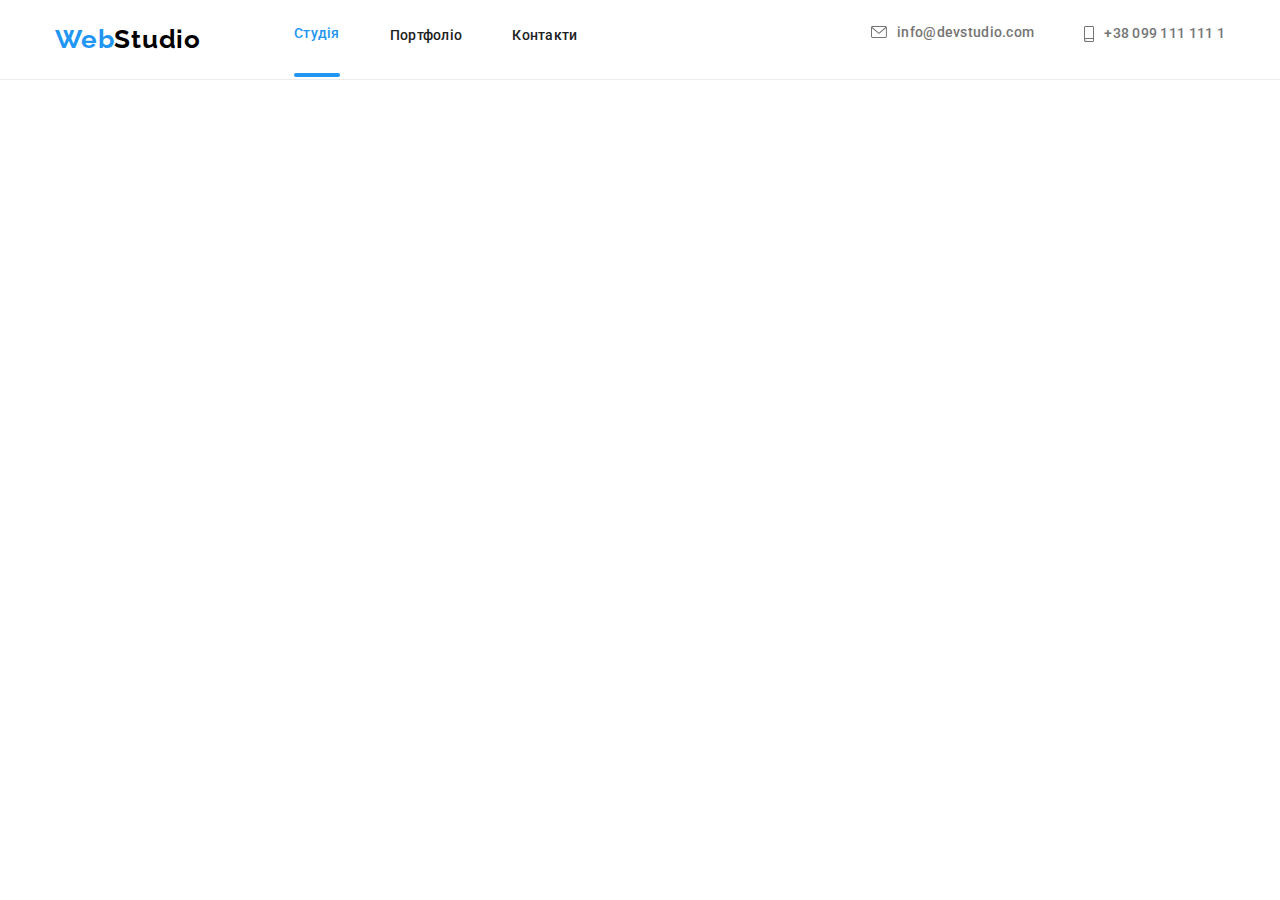
==== index.html @ e36711b6 "homework-8" ====
<!DOCTYPE html>
<html lang="uk">
  <head>
    <meta charset="UTF-8" />
    <meta http-equiv="X-UA-Compatible" content="IE=edge" />
    <meta name="viewport" content="width=device-width, initial-scale=1.0" />
    <title>Document</title>
    <link
      href="https://fonts.googleapis.com/css2?family=Montserrat:wght@400;700&family=Raleway:wght@700&family=Roboto:wght@400;500;700;900&display=swap"
      rel="stylesheet"
    />
    <link href="https://unpkg.com/aos@2.3.1/dist/aos.css" rel="stylesheet" />
    <link
      rel="stylesheet"
      href="https://cdnjs.cloudflare.com/ajax/libs/modern-normalize/1.1.0/modern-normalize.css"
    />
    <link rel="stylesheet" href="./css/styles.css" />
    <link rel="stylesheet" href="./css/main.min.css" />
  </head>
  <body>
    <header class="header">
      <div class="container header__container">
        <a href="./index.html" class="header-logo link logo">
          <span class="web-logo">Web</span
          ><span class="studio-logo">Studio</span>
        </a>
        <nav class="navigation">
          <ul class="navigation__list list link">
            <li class="navigation__item">
              <a href="./index.html" class="navigation__link line current link title"
                >Студія</a
              >
            </li>
            <li class="navigation__item">
              <a href="./portfolio.html" class="navigation__link link title"
                >Портфоліо</a
              >
            </li>
            <li class="navigation__item">
              <a href="" class="navigation__link link title">Контакти</a>
            </li>
          </ul>
        </nav>
        <div class="connect">
          <ul class="connect__list list header__container">
            <li class="connect__item">
              <a href="mailto:info@devstudio.com" class="connect__mail link">
                <svg class="connect__icon" width="16" height="12">
                  <use href="./images/symbol.svg#icon-envelope-1"></use>
                </svg>
                info@devstudio.com
              </a>
            </li>
            <li class="connect__item">
              <a href="tel:+380991111111" class="connect__tell link">
                <svg class="connect__icon" width="10" height="16">
                  <use href="./images/symbol.svg#icon-smartphone-1"></use>
                </svg>
                +38 099 111 111 1</a
              >
            </li>
          </ul>
        </div>
      </div>
    </header>
    <!-- <main>
      <section class="button-one">
        <div class="container">
          <h1 class="button-one__pretitle">
            Ефективні рішення для вашого бізнесу
          </h1>
          <button type="button" class="button-one__title" data-modal-open>
            Замовити послугу
          </button>
        </div>
      </section>
      <section class="about">
        <div class="container">
          <h1 class="visually-hidden">about</h1>
          <ul class="about__list list">
            <li class="about__item">
              <div class="about__box">
                <svg class="about__icon" width="70" height="70">
                  <use href="./images/symbol.svg#icon-antenna"></use>
                </svg>
              </div>
              <p class="about__pretitle">УВАГА ДО ДЕТАЛЕЙ</p>
              <p class="about__title">
                Ідейні міркування, і навіть початок повсякденної роботи з
                формування позиції.
              </p>
            </li>
            <li class="about__item">
              <div class="about__box">
                <svg class="about__icon" width="70" height="70">
                  <use href="./images/symbol.svg#icon-clock"></use>
                </svg>
              </div>
              <p class="about__pretitle">ПУНКТУАЛЬНІСТЬ</p>
              <p class="about__title">
                Завдання організації, особливо рамки і місце навчання кадрів
                тягне у себе.
              </p>
            </li>
            <li class="about__item">
              <div class="about__box">
                <svg class="about__icon" width="70" height="70">
                  <use href="./images/symbol.svg#icon-diagram"></use>
                </svg>
              </div>
              <p class="about__pretitle">ПЛАНУВАННЯ</p>
              <p class="about__title">
                Так само консультація з широким активом значною мірою зумовлює.
              </p>
            </li>
            <li class="about__item">
              <div class="about__box">
                <svg class="about__icon" width="70" height="70">
                  <use href="./images/symbol.svg#icon-astronaut"></use>
                </svg>
              </div>
              <p class="about__pretitle">СУЧАСНІ ТЕХНОЛОГІЇ</p>
              <p class="about__title">
                Значимість цих проблем настільки очевидна, що реалізація
                планових завдань.
              </p>
            </li>
          </ul>
        </div>
      </section>
      <section class="whoweare">
        <div class="container">
          <h3 class="whoweare__title team-title">Чим ми займаємося</h3>
          <ul class="whoweare__list list">
            <li class="whoweare__item">
              <img
                src="./images/about-img-1.jpg"
                alt="заняття студії"
                width="370"
                height="294"
              />
              <p class="whoweare__text">Десктопні додатки</p>
            </li>
            <li class="whoweare__item">
              <img
                src="./images/about-img-2.jpg"
                alt="заняття студії"
                width="370"
                height="294"
              />
              <p class="whoweare__text">Мобільні додатки</p>
            </li>
            <li class="whoweare__item">
              <img
                src="./images/about-img-3.jpg"
                alt="заняття студії"
                width="370"
                height="294"
              />
              <p class="whoweare__text">Дизайнерські рішення</p>
            </li>
          </ul>
        </div>
      </section>
      <section class="team">
        <div class="container">
          <h2 class="team-title">Наша команда</h2>
          <ul class="teamphoto-list list">
            <li class="team-photo">
              <img
                src="./images/ihog-img.jpg"
                alt="ігор"
              />
              <div class="teamdiv">
                <h3 class="team-name">Ігор Дем'яненко</h3>
                <p class="team-position">Product Designer</p>
                <ul class="team-soc list">
                  <li class="team-soc-item">
                    <a href="" class="team-soc-link link">
                      <svg class="team-soc-icon" width="20" height="20">
                        <use href="./images/symbol.svg#icon-instagram"></use>
                      </svg>
                    </a>
                  </li>
                  <li class="team-soc-item">
                    <a href="" class="team-soc-link link">
                      <svg class="team-soc-icon" width="20" height="20">
                        <use href="./images/symbol.svg#icon-twitter1"></use>
                      </svg>
                    </a>
                  </li>
                  <li class="team-soc-item">
                    <a href="" class="team-soc-link link">
                      <svg class="team-soc-icon" width="20" height="20">
                        <use href="./images/symbol.svg#icon-facebook"></use>
                      </svg>
                    </a>
                  </li>
                  <li class="team-soc-item">
                    <a href="" class="team-soc-link link">
                      <svg class="team-soc-icon" width="20" height="20">
                        <use href="./images/symbol.svg#icon-linkedin"></use>
                      </svg>
                    </a>
                  </li>
                </ul>
              </div>
            </li>
            <li class="team-photo">
              <img
                src="./images/olga-img.jpg"
                alt="ольга"
              />
              <div class="teamdiv">
                <h3 class="team-name">Ольга Рєпіна</h3>
                <p class="team-position">Frontend Developer</p>
                <ul class="team-soc list">
                  <li class="team-soc-item">
                    <a href="" class="team-soc-link link">
                      <svg class="team-soc-icon" width="20" height="20">
                        <use href="./images/symbol.svg#icon-instagram"></use>
                      </svg>
                    </a>
                  </li>
                  <li class="team-soc-item">
                    <a href="" class="team-soc-link link">
                      <svg class="team-soc-icon" width="20" height="20">
                        <use href="./images/symbol.svg#icon-twitter1"></use>
                      </svg>
                    </a>
                  </li>
                  <li class="team-soc-item">
                    <a href="" class="team-soc-link link">
                      <svg class="team-soc-icon" width="20" height="20">
                        <use href="./images/symbol.svg#icon-facebook"></use>
                      </svg>
                    </a>
                  </li>
                  <li class="team-soc-item">
                    <a href="" class="team-soc-link link">
                      <svg class="team-soc-icon" width="20" height="20">
                        <use href="./images/symbol.svg#icon-linkedin"></use>
                      </svg>
                    </a>
                  </li>
                </ul>
              </div>
            </li>
            <li class="team-photo">
              <img
                src="./images/mykola-img.jpg"
                alt="микола"
              />
              <div class="teamdiv">
                <h3 class="team-name">Микола Тарасов</h3>
                <p class="team-position">Marketing</p>
                <ul class="team-soc list">
                  <li class="team-soc-item">
                    <a href="" class="team-soc-link link">
                      <svg class="team-soc-icon" width="20" height="20">
                        <use href="./images/symbol.svg#icon-instagram"></use>
                      </svg>
                    </a>
                  </li>
                  <li class="team-soc-item">
                    <a href="" class="team-soc-link link">
                      <svg class="team-soc-icon" width="20" height="20">
                        <use href="./images/symbol.svg#icon-twitter1"></use>
                      </svg>
                    </a>
                  </li>
                  <li class="team-soc-item">
                    <a href="" class="team-soc-link link">
                      <svg class="team-soc-icon" width="20" height="20">
                        <use href="./images/symbol.svg#icon-facebook"></use>
                      </svg>
                    </a>
                  </li>
                  <li class="team-soc-item">
                    <a href="" class="team-soc-link link">
                      <svg class="team-soc-icon" width="20" height="20">
                        <use href="./images/symbol.svg#icon-linkedin"></use>
                      </svg>
                    </a>
                  </li>
                </ul>
              </div>
            </li>
            <li class="team-photo">
              <img
                src="./images/myhaylo-img.jpg"
                alt="михайло"
              />
              <div class="teamdiv">
                <h3 class="team-name">Михайло Єрмаков</h3>
                <p class="team-position">UI Designer</p>
                <ul class="team-soc list">
                  <li class="team-soc-item">
                    <a href="" class="team-soc-link link">
                      <svg class="team-soc-icon" width="20" height="20">
                        <use href="./images/symbol.svg#icon-instagram"></use>
                      </svg>
                    </a>
                  </li>
                  <li class="team-soc-item">
                    <a href="" class="team-soc-link link">
                      <svg class="team-soc-icon" width="20" height="20">
                        <use href="./images/symbol.svg#icon-twitter1"></use>
                      </svg>
                    </a>
                  </li>
                  <li class="team-soc-item">
                    <a href="" class="team-soc-link link">
                      <svg class="team-soc-icon" width="20" height="20">
                        <use href="./images/symbol.svg#icon-facebook"></use>
                      </svg>
                    </a>
                  </li>
                  <li class="team-soc-item">
                    <a href="" class="team-soc-link link">
                      <svg class="team-soc-icon" width="20" height="20">
                        <use href="./images/symbol.svg#icon-linkedin"></use>
                      </svg>
                    </a>
                  </li>
                </ul>
              </div>
            </li>
          </ul>
        </div>
        </section>
      <section class="clients">
        <div class="container">
          <h2 class="clients-title">Постійні клієнти</h2>
          <ul class="clients-list list">
            <li class="clients-item">
              <a class="clients-link" href="#">
                <svg class="clients-btn" width="106" height="60">
                  <use href="./images/symbol.svg#icon-Logo-5"></use>
                </svg>
              </a>
            </li>
            <li class="clients-item">
              <a class="clients-link" href="#">
                <svg class="clients-btn" width="106" height="60">
                  <use href="./images/symbol.svg#icon-Logo"></use>
                </svg>
              </a>
            </li>
            <li class="clients-item">
              <a class="clients-link" href="#">
                <svg class="clients-btn" width="106" height="60">
                  <use href="./images/symbol.svg#icon-Logo-1"></use>
                </svg>
              </a>
            </li>
            <li class="clients-item">
              <a class="clients-link" href="#">
                <svg class="clients-btn" width="106" height="60">
                  <use href="./images/symbol.svg#icon-Logo-2"></use>
                </svg>
              </a>
            </li>
            <li class="clients-item">
              <a class="clients-link" href="#">
                <svg class="clients-btn" width="106" height="60">
                  <use href="./images/symbol.svg#icon-Logo-3"></use>
                </svg>
              </a>
            </li>
            <li class="clients-item">
              <a class="clients-link" href="#">
                <svg class="clients-btn" width="106" height="60">
                  <use href="./images/symbol.svg#icon-Logo-4"></use>
                </svg>
              </a>
            </li>
          </ul>
        </div>
      </section>
    </main>
    <footer class="footmain">
      <div class="container flex-footer">
        <div class="footmain__add">
          <a href="WebStudio" class="header-logo web link logo">
            <span class="web-logo">Web</span
            ><span class="studio-logofoot">Studio</span>
          </a>
          <address class="footmain-address">
            <a
              href="https://goo.gl/maps/koh7NdNNXK6s5RCy7"
              class="map-google foas link"
              target="_blank"
              rel="noopener nofollow noreferrer"
              >м. Київ, пр-т Лесі Українки, 26</a
            >
            <ul class="footmain-list list">
              <li>
                <a
                  href="mailto:info@example.com"
                  class="footmain-adress list link"
                  >info@example.com</a
                >
              </li>
              <li>
                <a href="tel:+380991111111" class="footmain-adress link"
                  >+38 099 111 111 1</a
                >
              </li>
            </ul>
          </address>
        </div>
        <div class="welcome">
          <p class="welcome-title">Приєднуйтесь</p>
          <ul class="team-soc list">
            <li class="team-soc-item">
              <a href="" class="team-soc-join link">
                <svg class="team-soc-icon1" width="20" height="20">
                  <use href="./images/symbol.svg#icon-instagram"></use>
                </svg>
              </a>
            </li>
            <li class="team-soc-item">
              <a href="" class="team-soc-join link">
                <svg class="team-soc-icon1" width="20" height="20">
                  <use href="./images/symbol.svg#icon-twitter1"></use>
                </svg>
              </a>
            </li>
            <li class="team-soc-item">
              <a href="" class="team-soc-join link">
                <svg class="team-soc-icon1" width="20" height="20">
                  <use href="./images/symbol.svg#icon-facebook"></use>
                </svg>
              </a>
            </li>
            <li class="team-soc-item">
              <a href="" class="team-soc-join link">
                <svg class="team-soc-icon1" width="20" height="20">
                  <use href="./images/symbol.svg#icon-linkedin"></use>
                </svg>
              </a>
            </li>
          </ul>
        </div>
        <div class="form">
          <h2 class="visually-hidden">Форма підписки</h2>
          <h3 class="form-title">Підпишіться на розсилку</h3>
          <form class="form-modal" autocomplete="off">
            <div class="footer-form">
              <label for="mail"></label>
              <input type="email" name="email" id="mail" placeholder="E-mail" />
              <button class="footer-form__button" type="submit">
                Підписатися
                <svg class="footer-form__icon" width="24" height="24">
                  <use href="./images/symbol.svg#icon-icon-send-1"></use>
                </svg>
              </button>
            </div>
          </form>
        </div>
      </div>
    </div>
    </footer>
    <div class="backdrop is-hidden" data-modal>
      <div class="modal">
        <button type="button" class="close" data-modal-close>
          <svg class="modal-close" width="18" height="18">
            <use href="./images/symbol.svg#icon-close-black-18dp-2-1-1"></use>
          </svg>
        </button>
        <p class="modal-title">Залиште свої дані, ми вам передзвонимо</p>
        <form class="modal-form">
          <div class="input input-field">
            <label for="user-name" class="input-title">Ім'я</label>
            <div class="input-wrap">
              <input
                type="text"
                minlength="10"
                class="input-form"
                name="name"
                placeholder=" "
                required
                pattern=""
                id="user-name"
              />
              <svg class="form-icon" width="18" height="18">
                <use href="./images/symbol.svg#icon-person"></use>
              </svg>
            </div>
          </div>
          <p class="error">Поле не заповнене</p>
          <div class="input-field">
            <label for="user-tel" class="input-title">Телефон</label>
            <div class="input-wrap">
              <input
                type="tel"
                minlength="13"
                class="input-form"
                name="user-tel"
                placeholder=" "
                required
                pattern="???"
                id="user-tel"
              />
              <svg class="form-icon" width="18" height="18">
                <use href="./images/symbol.svg#icon-phone"></use>
              </svg>
            </div>
          </div>
          <p class="error">Поле не заповнене</p>
          <div class="input-field">
            <label for="mail" class="input-title">Пошта</label>
            <div class="input-wrap">
              <input
                type="email"
                class="input-form"
                name="user-email"
                placeholder=" "
                required
                id="user-email"
              />
              <svg class="form-icon" width="18" height="18">
                <use href="./images/symbol.svg#icon-email"></use>
              </svg>
            </div>
            <p class="error">Поле не заповнене</p>
          </div>
          <div class="input-comment">
            <label for="user-comment" class="input-title">Коментар</label>
            <textarea
              name="user-comment"
              id="user-comment"
              class="modal-text"
              placeholder="Введіть текст"
            ></textarea>
            <p class="error">Поле не заповнене</p>
          </div>
          <div class="input-field input-field-comm">
            <input
              class="input-che visually-hidden"
              type="checkbox"
              name="user-policy"
              value="true"
              id="user-policy"
            />
            <label for="user-policy" class="chekbox-text">
              <span>
                <svg class="icon-che" width="16" height="15">
                  <use href="./images/symbol.svg#icon-icon-check"></use>
                </svg>
              </span>
              Погоджуюся з розсилкою та приймаю
              <a class="chek-link modal-link" href="#">Умови договору</a></label
            >
          </div>
          <button type="submit" class="send-btn">Відправити</button>
        </form>
      </div>
    </div>
    <script src="./js/modal.js"></script> -->
  </body>
</html>
---- css/styles.css ----
/* header */

/* _____icon_____ */


/* -------портфоліо-------- */

/* --------портфоліо header -------- */


/* body */

/* button */


/* about */

/* whoweare */

/*team*/

/* marketing */

/* ----------постійні кліенти-------- */

/* --------footer---------- */


/* -------join------- */


/* -------форма підписки--------- */


/* --------modal--------- */

/* --------form---------- */

/* .form-input:focus +.input-title{
  transform: translateY(-50%);
} */
---- css/main.min.css ----
:root{--main-black-color: #000000;--main-white-color: #ffffff;--accent-color: #2196f3;--dark-main-color: #212121;--text-color: #757575;--main-footer-color: #2f303a;--background-primary-gray: #f5f4fa;--background-primary-darck: rgba(47, 48, 58, 0.8);--logo-company-color: #afb1b8}p,h1,h2,h3,h4,h5,h6{margin:0px}ul{margin:0px;padding-left:0px}.nav-main__link{cursor:pointer}footer{font-style:normal}img{display:block;max-width:100%;height:auto}body{font-family:Roboto,sans-serif}.list{list-style:none}.link{text-decoration:none}.section{padding-top:94px;padding-bottom:94px}@media screen and (min-width: 480px){.section{padding-top:60px;padding-bottom:60px}}@media screen and (min-width: 768px){.section{padding-top:60px;padding-bottom:60px}}.container{width:100%;padding-left:15px;padding-right:15px;margin-left:auto;margin-right:auto}@media screen and (min-width: 480px){.container{width:480px}}@media screen and (min-width: 768px){.container{width:768px}}@media screen and (min-width: 1200px){.container{width:1200px}}.title{font-weight:500;font-size:14px;line-height:1.33;letter-spacing:.02em;color:var(--dark-main-color)}.header{padding-top:24px;padding-bottom:24px;border-bottom:1px solid #ececec}.header__container{display:-webkit-box;display:-ms-flexbox;display:flex}.logo{font-family:"Raleway";font-style:normal;font-weight:700;font-size:26px;line-height:1.2;letter-spacing:.03em}.web-logo{color:var(--accent-color)}.studio-logo{color:#000}.header-logo{margin-right:93px}@media screen and (max-width: 767px){.header-logo{margin:0px}}.navigation__list{display:-webkit-box;display:-ms-flexbox;display:flex;-webkit-box-align:center;-ms-flex-align:center;align-items:center}.navigation__item:not(:last-child){margin-right:50px}.navigation__link{font-family:"Roboto";font-style:normal;font-weight:500;font-size:14px;line-height:1.4;letter-spacing:.02em;color:var(--dark-main-color);-webkit-transition:color 250ms cubic-bezier(0.4, 0, 0.2, 1);transition:color 250ms cubic-bezier(0.4, 0, 0.2, 1)}.navigation__link:hover,.navigation__link:focus{color:var(--accent-color)}.connect{margin-left:auto}.connect__item:not(:last-child){margin-right:50px}.line{position:relative;color:#2196f3}.current::after{content:"";position:relative;display:block;width:100%;height:4px;bottom:-0.5px;left:0;bottom:-29px;background-color:var(--accent-color);border:none;border-radius:2px}.connect__tell{display:-webkit-box;display:-ms-flexbox;display:flex;-webkit-box-align:center;-ms-flex-align:center;align-items:center;font-family:"Roboto";font-style:normal;font-weight:500;font-size:14px;line-height:1.4;letter-spacing:.02em;color:var(--text-color);-webkit-transition:color 250ms cubic-bezier(0.4, 0, 0.2, 1);transition:color 250ms cubic-bezier(0.4, 0, 0.2, 1)}.connect__tell:hover,.connect__tell:focus{color:#2196f3}.connect__mail{font-family:"Roboto";font-style:normal;font-weight:500;font-size:14px;line-height:16px;letter-spacing:.02em;color:var(--text-color);-webkit-transition:color 250ms cubic-bezier(0.4, 0, 0.2, 1);transition:color 250ms cubic-bezier(0.4, 0, 0.2, 1)}.connect__mail:hover,.connect__mail:focus{color:#2196f3}.connect__icon{display:-webkit-inline-box;display:-ms-inline-flexbox;display:inline-flex;fill:currentColor;margin-right:10px;-webkit-transition:color 250ms cubic-bezier(0.4, 0, 0.2, 1),fill 250ms cubic-bezier(0.4, 0, 0.2, 1);transition:color 250ms cubic-bezier(0.4, 0, 0.2, 1),fill 250ms cubic-bezier(0.4, 0, 0.2, 1)}.nav-main__mail:hover .connect__icon,.nav-main__mail:focus .connect__icon{fill:#2196f3}.menu{padding-top:94px;padding-bottom:94px}.button-logo{font-family:"Roboto";font-style:normal;font-weight:500;font-size:16px;line-height:1.6;letter-spacing:.03em;color:var(--dark-main-color);display:-webkit-box;display:-ms-flexbox;display:flex}@media screen and (max-width: 767px){.button-logo{-ms-flex-wrap:wrap;flex-wrap:wrap;margin-bottom:40px}}@media screen and (min-width: 768px)and (max-width: 1199px){.button-logo{-ms-flex-wrap:nowrap;flex-wrap:nowrap;-webkit-box-pack:center;-ms-flex-pack:center;justify-content:center;margin-bottom:30px}}@media screen and (min-width: 1200px){.button-logo{-webkit-box-pack:center;-ms-flex-pack:center;justify-content:center;margin-bottom:50px}}.button-logo{display:-webkit-box;display:-ms-flexbox;display:flex;-webkit-box-pack:center;-ms-flex-pack:center;justify-content:center;margin:0;padding:0;margin-bottom:50px;list-style:none;font-style:normal}.button-logo .item:not(:last-child){margin-right:8px}.button-item{font-family:"Roboto";font-style:normal;font-weight:500;font-size:16px;line-height:1.6;letter-spacing:.03em;color:#212121;background:#f5f4fa;border-radius:4px;border:0px;-webkit-transition:color 250ms cubic-bezier(0.4, 0, 0.2, 1),background-color 250ms cubic-bezier(0.4, 0, 0.2, 1);transition:color 250ms cubic-bezier(0.4, 0, 0.2, 1),background-color 250ms cubic-bezier(0.4, 0, 0.2, 1);padding:6px 22px}.button-item:hover,.button-item:focus{color:var(--main-white-color);background-color:var(--accent-color)}.about{padding-top:94px;padding-bottom:94px}.about__box{-webkit-box-pack:center;-ms-flex-pack:center;justify-content:center;height:120px;margin-bottom:30px;border-radius:4px;background-color:var(--background-primary-gray)}.about__title{font-size:14px;line-height:1.71;letter-spacing:.03em;color:var(--text-color)}.about__pretitle{font-weight:700;font-size:14px;line-height:1.14;letter-spacing:.03em;text-transform:uppercase;color:var(--dark-main-color);margin-top:0px;margin-bottom:10px}@media screen and (min-width: 480px){.about__pretitle{text-align:center}}@media screen and (min-width: 768px){.about__pretitle{text-align:left}}.about__item{width:100%}@media screen and (min-width: 768px){.about__item{width:calc((100% - 30px)/2)}}@media screen and (min-width: 1200px){.about__item{width:calc((100% - 120px)/4)}}.about__list{display:-webkit-box;display:-ms-flexbox;display:flex;-ms-flex-wrap:wrap;flex-wrap:wrap;gap:30px}.button-one{display:-webkit-box;display:-ms-flexbox;display:flex;background-color:var(--main-footer-color);text-align:center;background-image:-webkit-gradient(linear, left top, left bottom, from(rgba(47, 48, 58, 0.4)), to(rgba(47, 48, 58, 0.4))),url(../images/background.jpg);background-image:linear-gradient(rgba(47, 48, 58, 0.4), rgba(47, 48, 58, 0.4)),url(../images/background.jpg);background-repeat:no-repeat;background-position:center;background-size:contain}@media screen and (min-width: 480px){.button-one{padding:118px 60px;background-size:cover}}@media screen and (min-width: 767px){.button-one{padding:118px 204px;background-size:cover}}@media screen and (min-width: 1200px){.button-one{padding:200px 200px}}.button-one__pretitle{font-family:"Roboto";font-style:normal;margin-bottom:30px;color:var(--main-white-color);font-weight:900;text-align:center;letter-spacing:.06em;text-transform:uppercase}@media screen and (min-width: 480px){.button-one__pretitle{line-height:1.6}}@media screen and (min-width: 768px){.button-one__pretitle{margin:0 auto;max-width:360px;font-size:26px;line-height:1.6}}@media screen and (min-width: 1200px){.button-one__pretitle{margin:0 auto;max-width:696px;font-size:44px}}.button-one__title{font-family:"Roboto";font-weight:700;font-size:16px;line-height:1.9;-webkit-box-align:center;-ms-flex-align:center;align-items:center;text-align:center;letter-spacing:.06em;color:var(--main-white-color);background-color:var(--accent-color);border:none;outline:none;-webkit-transition:color 250ms cubic-bezier(0.4, 0, 0.2, 1),background-color 250ms cubic-bezier(0.4, 0, 0.2, 1);transition:color 250ms cubic-bezier(0.4, 0, 0.2, 1),background-color 250ms cubic-bezier(0.4, 0, 0.2, 1)}@media screen and (min-width: 480px){.button-one__title{padding:10px 24px}}@media screen and (min-width: 768px){.button-one__title{padding:10px 24px}}@media screen and (min-width: 1200px){.button-one__title{padding:10px 32px}}.whoweare{display:-webkit-box;display:-ms-flexbox;display:flex;background-color:var(--main-white-color)}@media screen and (max-width: 1200px){.whoweare{display:none}}.team-title{font-weight:700;font-size:36px;line-height:1.16;text-align:center;letter-spacing:.03em;color:var(--dark-main-color)}.whoweare{padding-bottom:94px}.whoweare .team-title{-webkit-box-pack:center;-ms-flex-pack:center;justify-content:center;margin-bottom:50px;display:-webkit-box;display:-ms-flexbox;display:flex}.whoweare .whoweare__list{display:-webkit-box;display:-ms-flexbox;display:flex}.menu-logo{background:var(--accent-color)}.whoweare__item{position:relative}.whoweare__list .whoweare__item+.whoweare__item{margin-left:30px}.whoweare__text{position:absolute;bottom:0;left:0;right:0;margin:0;padding-top:27px;padding-bottom:27px;font-weight:700;font-size:14px;line-height:1.143;text-align:center;text-transform:uppercase;color:var(--main-white-color);background-color:rgba(47,48,58,.8)}.teamphoto-list{display:-webkit-box;display:-ms-flexbox;display:flex;-ms-flex-wrap:wrap;flex-wrap:wrap;gap:30px;margin-left:auto;margin-right:auto;padding:0}.team .team-title{-webkit-box-pack:center;-ms-flex-pack:center;justify-content:center;margin-bottom:50px}.team-photo{background-color:var(--main-white-color);-webkit-box-shadow:0px 1px 3px rgba(0,0,0,.12),0px 1px 1px rgba(0,0,0,.14),0px 2px 1px rgba(0,0,0,.2);box-shadow:0px 1px 3px rgba(0,0,0,.12),0px 1px 1px rgba(0,0,0,.14),0px 2px 1px rgba(0,0,0,.2);border-radius:0px 0px 4px 4px;width:100%}@media screen and (min-width: 768px){.team-photo{width:calc((100% - 30px)/2);display:-webkit-box;display:-ms-flexbox;display:flex;-webkit-box-orient:vertical;-webkit-box-direction:normal;-ms-flex-direction:column;flex-direction:column}}@media screen and (min-width: 1200px){.team-photo{width:calc((100% - 90px)/4)}}.team{padding-top:60px;padding-bottom:60px;background-color:var(--background-primary-gray)}@media screen and (min-width: 1200px){.team{padding-top:94px;padding-bottom:94px}}.teamdiv{padding-top:30px;padding-bottom:30px}.team-name{font-weight:500;font-size:16px;line-height:1.19;text-align:center;letter-spacing:.03em;color:var(--dark-main-color);margin-bottom:10px}.team-soc{display:-webkit-box;display:-ms-flexbox;display:flex;-webkit-box-pack:center;-ms-flex-pack:center;justify-content:center;gap:10px}.team-soc-link{display:-webkit-box;display:-ms-flexbox;display:flex;height:44px;width:44px;border-radius:50%;background-color:#fff;-webkit-box-align:center;-ms-flex-align:center;align-items:center;-webkit-box-pack:center;-ms-flex-pack:center;justify-content:center;-webkit-transition:fill 250ms cubic-bezier(0.4, 0, 0.2, 1),background-color 250ms cubic-bezier(0.4, 0, 0.2, 1);transition:fill 250ms cubic-bezier(0.4, 0, 0.2, 1),background-color 250ms cubic-bezier(0.4, 0, 0.2, 1)}.team-soc-link:hover,.team-soc-link:focus{background-color:var(--accent-color)}.team-soc-icon{-webkit-box-pack:center;-ms-flex-pack:center;justify-content:center;fill:#afb1b8}.team-soc-link:hover .team-soc-icon,.team-soc-link:focus .team-soc-icon{fill:#fff}.team-position{font-weight:400;font-size:16px;line-height:1.19;text-align:center;letter-spacing:.03em;margin-bottom:16px;color:var(--text-color)}.marketing-title{font-style:normal;font-weight:700;font-size:18px;line-height:2;letter-spacing:.06em;color:var(--dark-main-color)}.marketing-pre{font-weight:400;font-size:16px;line-height:1.88;letter-spacing:.03em;color:var(--text-color)}.marketing-wrap{position:relative;overflow:hidden}.marketing{display:-webkit-box;display:-ms-flexbox;display:flex;-webkit-box-pack:center;-ms-flex-pack:center;justify-content:center;-ms-flex-wrap:wrap;flex-wrap:wrap;gap:30px;-webkit-box-flex:1 1 1;-ms-flex-positive:1 1 1;flex-grow:1 1 1}@media screen and (min-width: 768px){.marketing{width:768px}}@media screen and (min-width: 1200px){.marketing{width:1200px}}.marketing-item{display:block;height:100%}.marketing-item:hover,.marketing-item:focus{-webkit-box-shadow:0px 1px 3px rgba(0,0,0,.12),0px 1px 1px rgba(0,0,0,.14),0px 2px 1px rgba(0,0,0,.2);box-shadow:0px 1px 3px rgba(0,0,0,.12),0px 1px 1px rgba(0,0,0,.14),0px 2px 1px rgba(0,0,0,.2)}@media screen and (min-width: 768px){.marketing-item{width:345px;height:404px;-ms-flex-wrap:nowrap;flex-wrap:nowrap;-webkit-box-pack:center;-ms-flex-pack:center;justify-content:center;margin-bottom:30px}}@media screen and (min-width: 1200px){.marketing-item{-webkit-box-pack:center;-ms-flex-pack:center;justify-content:center;margin-bottom:50px;width:370px;height:404px}}.markdiv{padding:20px 24px;border-right:1px solid #eee;border-left:1px solid #eee;border-bottom:1px solid #eee}.marketing-text{position:absolute;top:0px;left:0px;font-family:"Roboto";font-style:normal;font-weight:400;font-size:18px;line-height:1.5;letter-spacing:.03em;color:var(--main-white-color);background-color:rgba(33,150,243,.9);padding:63px 27px;height:100%;-webkit-transform:translateY(100%);transform:translateY(100%);-webkit-transition:-webkit-transform 250ms linear;transition:-webkit-transform 250ms linear;transition:transform 250ms linear;transition:transform 250ms linear, -webkit-transform 250ms linear;overflow:auto}.marketing-item:hover .marketing-text{-webkit-transform:translateY(0%);transform:translateY(0%)}.clients{padding-top:60px;padding-bottom:60px}@media screen and (min-width: 1200px){.clients{padding-top:94px;padding-bottom:94px}}.clients-title{font-family:"Roboto";font-style:normal;font-weight:700;font-size:36px;line-height:1.16;text-align:center;letter-spacing:.03em;margin-top:0;margin-bottom:30px;color:#212121}@media screen and (min-width: 1200px){.clients-title{margin-bottom:50px}}@media screen and (max-width: 480px){.clients-list{display:-webkit-box;display:-ms-flexbox;display:flex;-webkit-box-orient:vertical;-webkit-box-direction:normal;-ms-flex-direction:column;flex-direction:column;-webkit-box-align:center;-ms-flex-align:center;align-items:center}}@media screen and (min-width: 481px)and (max-width: 767px){.clients-list{display:-webkit-box;display:-ms-flexbox;display:flex;-ms-flex-wrap:wrap;flex-wrap:wrap;-webkit-box-pack:justify;-ms-flex-pack:justify;justify-content:space-between}}@media screen and (min-width: 768px){.clients-list{display:-webkit-box;display:-ms-flexbox;display:flex;-ms-flex-wrap:wrap;flex-wrap:wrap;-webkit-box-pack:justify;-ms-flex-pack:justify;justify-content:space-between}}@media screen and (min-width: 1200px){.clients-list{display:-webkit-box;display:-ms-flexbox;display:flex;-webkit-box-pack:justify;-ms-flex-pack:justify;justify-content:space-between}}@media screen and (max-width: 767px){.clients-item{margin-bottom:30px}}@media screen and (min-width: 768px){.clients-item{margin-bottom:30px;width:calc((100% - 30px)/3)}}@media screen and (min-width: 1200px){.clients-item{width:calc((100% - 150px)/6)}}.clients-link{display:-webkit-box;display:-ms-flexbox;display:flex;-webkit-box-align:center;-ms-flex-align:center;align-items:center;-webkit-box-pack:center;-ms-flex-pack:center;justify-content:center;width:170px;height:90px;color:var(--logo-company-color);border:1px solid var(--logo-company-color);border-radius:4px;margin:0px;padding:16px 0px;-webkit-transition:border-color 250ms cubic-bezier(0.4, 0, 0.2, 1),fill 250ms cubic-bezier(0.4, 0, 0.2, 1);transition:border-color 250ms cubic-bezier(0.4, 0, 0.2, 1),fill 250ms cubic-bezier(0.4, 0, 0.2, 1)}.clients-link:hover,.clients-link:focus{fill:#2196f3;border-color:var(--accent-color)}@media screen and (max-width: 767px){.clients-link{width:210px;height:92px}}@media screen and (min-width: 768px){.clients-link{width:226px;height:92px}}@media screen and (min-width: 1200px){.clients-link{width:170px;height:92px}}.clients-btn{fill:var(--logo-company-color);-webkit-transition:border-color 250ms cubic-bezier(0.4, 0, 0.2, 1),fill 250ms cubic-bezier(0.4, 0, 0.2, 1);transition:border-color 250ms cubic-bezier(0.4, 0, 0.2, 1),fill 250ms cubic-bezier(0.4, 0, 0.2, 1)}.clients-link:hover .clients-btn,.clients-link:focus .clients-btn{fill:var(--accent-color)}.footmain{position:relative;-webkit-box-orient:vertical;-webkit-box-direction:normal;-ms-flex-direction:column;flex-direction:column;padding-top:60px;padding-bottom:60px;background-color:#2f303a}@media screen and (min-width: 480px){.footmain{display:-webkit-box;display:-ms-flexbox;display:flex}}@media screen and (min-width: 768px){.footmain{display:-webkit-box;display:-ms-flexbox;display:flex}}@media screen and (min-width: 768px){.flex-footer{display:-webkit-box;display:-ms-flexbox;display:flex;-ms-flex-wrap:wrap;flex-wrap:wrap}}.studio-logofoot{color:var(--main-white-color)}.map-google{font-style:normal;font-weight:400;font-size:14px;line-height:1.7;letter-spacing:.03em;color:var(--main-white-color)}.web{display:inline-block;margin-bottom:20px}.footmain__add{max-width:1199px;text-align:center}@media screen and (min-width: 0px)and (max-width: 767px){.footmain__add{display:-webkit-box;display:-ms-flexbox;display:flex;-webkit-box-orient:vertical;-webkit-box-direction:normal;-ms-flex-direction:column;flex-direction:column;-webkit-box-align:center;-ms-flex-align:center;align-items:center}}.footmain-adress{font-family:"Roboto";font-style:normal;font-weight:400;font-size:14px;line-height:1.7;letter-spacing:.03em;color:rgba(255,255,255,.6)}.address .footmain-adress{display:inline-block;margin-bottom:9px;text-align:center}@media screen and (min-width: 0px)and (max-width: 767px){.welcome{display:-webkit-box;display:-ms-flexbox;display:flex;-webkit-box-orient:vertical;-webkit-box-direction:normal;-ms-flex-direction:column;flex-direction:column;-webkit-box-align:center;-ms-flex-align:center;align-items:center;margin-bottom:60px}}@media screen and (min-width: 767px)and (max-width: 1199px){.welcome{padding:0px 50px 0px 50px}}@media screen and (max-width: 1199px){.welcome{text-align:center}}.welcome-title{display:block;margin:0;margin-bottom:20px;color:var(--main-white-color);font-weight:700;font-size:14px;line-height:1.14;letter-spacing:.03em;text-transform:uppercase;text-align:center}.team-soc-join{height:44px;width:44px;border-radius:50%;background-color:rgba(255,255,255,.1);-webkit-box-pack:center;-ms-flex-pack:center;justify-content:center;-webkit-transition:background-color 250ms cubic-bezier(0.4, 0, 0.2, 1);transition:background-color 250ms cubic-bezier(0.4, 0, 0.2, 1)}.team-soc-join:hover,.team-soc-join:focus{background-color:var(--accent-color)}.team-soc-icon1{-webkit-box-pack:center;-ms-flex-pack:center;justify-content:center;fill:#fff;-webkit-transition:background-color 250ms cubic-bezier(0.4, 0, 0.2, 1);transition:background-color 250ms cubic-bezier(0.4, 0, 0.2, 1)}.team-soc-join:hover .team-soc-icon1 .team-soc-join:focus .team-soc-icon1{fill:#fff}.footer-form__icon{display:inline-block;margin-left:10px;fill:var(--main-white-color)}.footer-form{display:-webkit-box;display:-ms-flexbox;display:flex;width:100%;-webkit-box-orient:vertical;-webkit-box-direction:normal;-ms-flex-direction:column;flex-direction:column;-webkit-box-pack:justify;-ms-flex-pack:justify;justify-content:space-between}@media screen and (min-width: 0px)and (max-width: 1200px){.footer-form{display:-webkit-box;display:-ms-flexbox;display:flex;-webkit-box-orient:vertical;-webkit-box-direction:normal;-ms-flex-direction:column;flex-direction:column;-webkit-box-align:center;-ms-flex-align:center;align-items:center}}.footer-form>.footer-form__button{display:-webkit-box;display:-ms-flexbox;display:flex;-webkit-box-align:center;-ms-flex-align:center;align-items:center}@media screen and (min-width: 1200px){.footer-form>.footer-form__button{display:-webkit-box;display:-ms-flexbox;display:flex;-webkit-box-align:center;-ms-flex-align:center;align-items:center}}.form-title{display:-webkit-box;display:-ms-flexbox;display:flex;margin:0;gap:20px;margin-top:20px;-ms-flex-wrap:wrap;flex-wrap:wrap;-ms-flex-pack:distribute;justify-content:space-around;color:var(--main-white-color);font-weight:700;font-size:14px;line-height:1.14;letter-spacing:.03em;text-transform:uppercase;text-align:left}@media screen and (min-width: 768px){.form-title{-ms-flex-wrap:nowrap;flex-wrap:nowrap}}.footer-form input[type=email]{height:50px;margin-right:12px;background:inherit;border:1px solid rgba(255,255,255,.3);-webkit-box-shadow:0px 4px 4px rgba(0,0,0,.15);box-shadow:0px 4px 4px rgba(0,0,0,.15);border-radius:4px;outline:none;padding:12px 16px;font-size:16px;line-height:1.87;color:rgba(255,255,255,.6)}@media screen and (min-width: 768px){.footer-form input[type=email]{min-width:358px}}.footer-form__button{border:1px solid rgba(0,0,0,0);padding:10px 32px;min-width:200px;min-height:50px;-webkit-box-shadow:0px 4px 4px rgba(0,0,0,.15);box-shadow:0px 4px 4px rgba(0,0,0,.15);border-radius:4px;cursor:pointer;color:var(--main-white-color);background-color:var(--accent-color);outline:none;font-weight:700;font-size:16px;line-height:1.87;text-decoration:none;text-align:center;letter-spacing:.06em}.modal{position:absolute;min-height:581px;width:528px;background-color:#fff;border-radius:4px;top:50%;left:50%;-webkit-transform:translate(-50%, -50%) scale(1) rotate(0);transform:translate(-50%, -50%) scale(1) rotate(0);-webkit-transition:-webkit-transform 250ms;transition:-webkit-transform 250ms;transition:transform 250ms;transition:transform 250ms, -webkit-transform 250ms;padding:40px}.backdrop{position:fixed;top:0%;left:0%;width:100%;height:100%;color:rgba(0,0,0,.2);background:rgba(0,0,0,.2);opacity:1;-webkit-transition:opacity 250ms linear,visibility 250ms;transition:opacity 250ms linear,visibility 250ms}.is-hidden{opacity:0;visibility:hidden;pointer-events:none}.backdrop.is-hidden .modal{-webkit-transform:translate(-50%, -50%) scale(0) rotate(-180deg);transform:translate(-50%, -50%) scale(0) rotate(-180deg)}.backdrop.is-hidden .modal .modal-close{-webkit-transform:scale(1);transform:scale(1)}.close{position:absolute;top:8px;right:8px;width:30px;height:30px;cursor:pointer;color:#000;background-color:var(--main-white-color);border-radius:50%;border:none;outline:none;-webkit-box-shadow:0px 2px 1px rgba(0,0,0,.2),0px 1px 1px rgba(0,0,0,.14),0px 1px 3px rgba(0,0,0,.12);box-shadow:0px 2px 1px rgba(0,0,0,.2),0px 1px 1px rgba(0,0,0,.14),0px 1px 3px rgba(0,0,0,.12);-webkit-transform:scale(1);transform:scale(1);-webkit-transition:all 250ms cubic-bezier(0.4, 0, 0.2, 1);transition:all 250ms cubic-bezier(0.4, 0, 0.2, 1)}.close:hover,.close:focus,.close:active{fill:var(--main-white-color);border:.5px groove var(--background-primary-gray);-webkit-transition:all 250ms cubic-bezier(0.4, 0, 0.2, 1);transition:all 250ms cubic-bezier(0.4, 0, 0.2, 1)}.modal-close{display:block;fill:currentColor;margin:auto;background:#fff;border-radius:4px;border-radius:50%}.close:hover .modal-close,.close:focus .modal-close,.close:hover,.close:focus{-webkit-transform:scale(1.3);transform:scale(1.3);background-color:var(--accent-color);fill:var(--main-white-color);-webkit-transition:all 250ms cubic-bezier(0.4, 0, 0.2, 1);transition:all 250ms cubic-bezier(0.4, 0, 0.2, 1)}.input-form{width:100%;height:40px;border:1px solid rgba(33,33,33,.2);border-radius:4px;padding-left:42px;font-weight:400;font-size:12px;line-height:.8;letter-spacing:.01em;color:#757575}.input-form:focus{outline-color:#2196f3}.input-wrap{position:relative}.input-field{margin-bottom:12px}.input-field-comm{margin-bottom:30px}.input-comment{margin-bottom:20px}.form-icon{position:absolute;left:12px;top:50%;-webkit-transform:translateY(-50%);transform:translateY(-50%);display:block}.input-form:focus+.form-icon{fill:#2196f3}.error{display:none}.input-title{font-weight:400;font-size:12px;line-height:1.17;letter-spacing:.01em;color:var(--text-color);display:block;margin-bottom:4px;left:42px;-webkit-transition:all 250ms cubic-bezier(0.4, 0, 0.2, 1);transition:all 250ms cubic-bezier(0.4, 0, 0.2, 1)}.modal-text{width:100%;height:120px;border:1px solid rgba(33,33,33,.2);border-radius:4px;resize:none;padding:12px 16px;font-weight:400;font-size:12px;line-height:.8;letter-spacing:.01em;color:rgba(117,117,117,.5)}.send-btn{display:block;background:#188ce8;color:#fff;-webkit-box-shadow:0px 4px 4px rgba(0,0,0,.15);box-shadow:0px 4px 4px rgba(0,0,0,.15);border-radius:4px;border:1px solid rgba(0,0,0,0);padding:10px 52px;min-width:200px;min-height:50px;cursor:pointer;outline:none;font-weight:700;font-size:16px;line-height:1.87;text-decoration:none;letter-spacing:.06em;text-align:center;margin:0 auto}.chekbox-text{font-weight:400;font-size:14px;line-height:1.7;letter-spacing:.03em;color:var(--text-color);-webkit-box-pack:center;-ms-flex-pack:center;justify-content:center}.chekbox-text span{display:-webkit-box;display:-ms-flexbox;display:flex;width:16px;height:15px;margin-right:8px;border-radius:4px;cursor:pointer;fill:solid 212121;-webkit-transition:all 250ms cubic-bezier(0.4, 0, 0.2, 1);transition:all 250ms cubic-bezier(0.4, 0, 0.2, 1)}.input-che:checked+.chekbox-text span{background-color:var(--accent-color);border-color:rgba(0,0,0,0)}.input-che:focus+.chekbox-text span{border-color:var(--accent-color)}.icon-che{border:2px solid;border-color:var(--dark-main-color);fill:var(--main-white-color);-webkit-transition:250ms cubic-bezier(0.4, 0, 0.2, 1);transition:250ms cubic-bezier(0.4, 0, 0.2, 1)}.modal-checkbox{fill:var(--dark-main-color)}.modal-link{color:#2196f3;text-decoration:underline}.chek-link{padding-left:3px}.input-che:checked+.chekbox-text .icon-che{background-color:var(--accent-color);border:none;fill:var(--main-white-color)}.modal-title{font-weight:700;font-size:20px;line-height:1.15;text-align:center;letter-spacing:.03em;color:#212121;text-align:center;margin-bottom:12px}.visually-hidden{position:absolute;width:1px;height:1px;margin:-1px;border:0;padding:0;white-space:nowrap;-webkit-clip-path:inset(100%);clip-path:inset(100%);clip:rect(0 0 0 0);overflow:hidden}.connect__mail,.about__box,.team-soc-icon,.team-soc-join,.team-soc-icon1,.send-btn,.chekbox-text{display:-webkit-box;display:-ms-flexbox;display:flex;-webkit-box-align:center;-ms-flex-align:center;align-items:center}/*# sourceMappingURL=main.min.css.map */
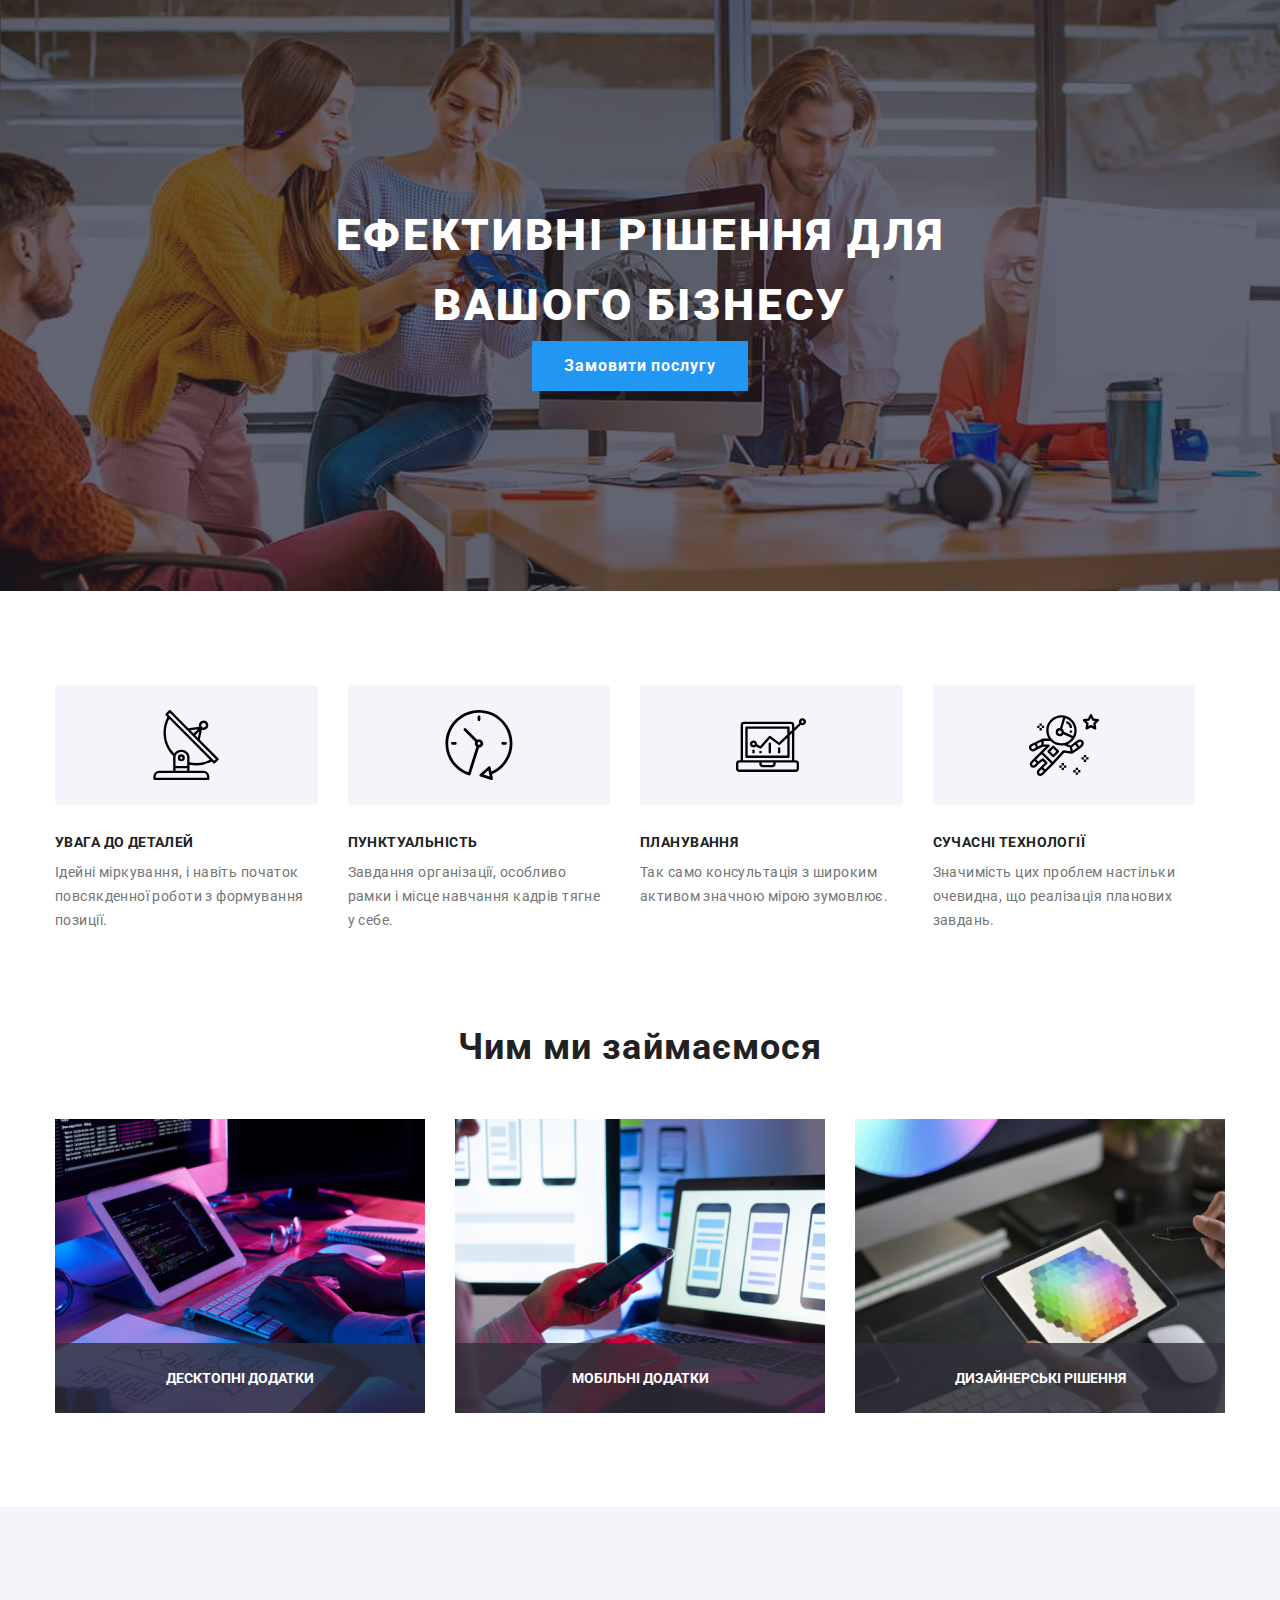
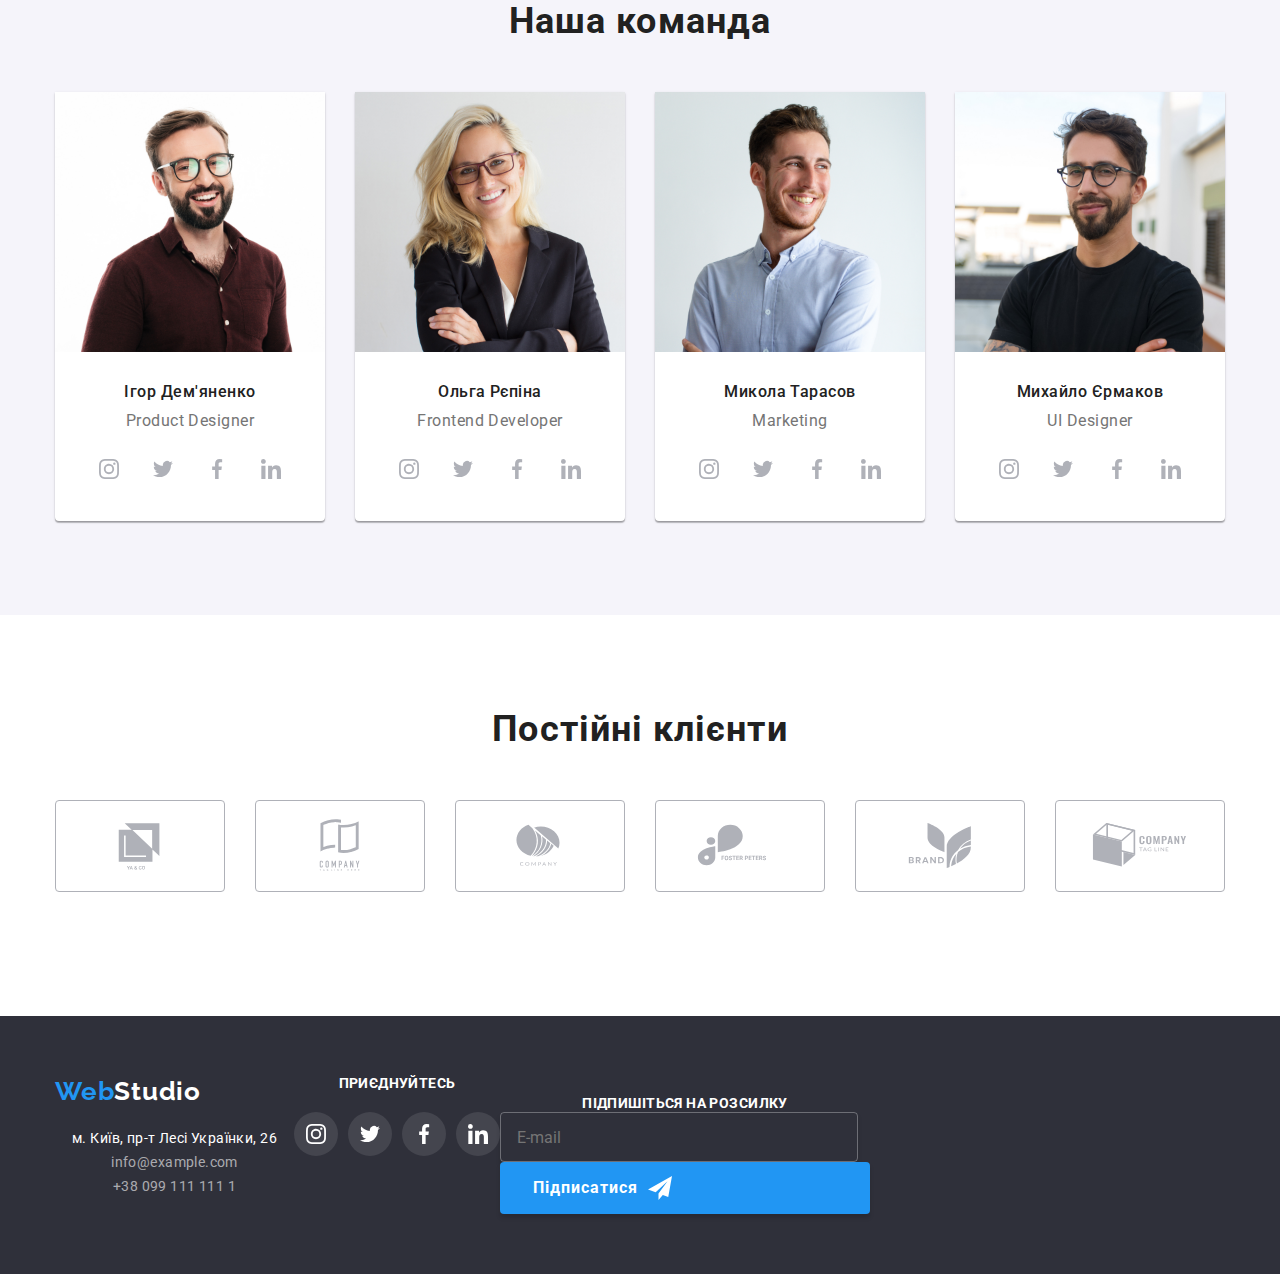
==== commit 1eac696e: "hw-8" ====
--- a/index.html
+++ b/index.html
@@ -18,7 +18,7 @@
     <link rel="stylesheet" href="./css/main.min.css" />
   </head>
   <body>
-    <header class="header">
+    <!-- <header class="header">
       <div class="container header__container">
         <a href="./index.html" class="header-logo link logo">
           <span class="web-logo">Web</span
@@ -62,8 +62,8 @@
           </ul>
         </div>
       </div>
-    </header>
-    <!-- <main>
+    </header> -->
+    <main>
       <section class="button-one">
         <div class="container">
           <h1 class="button-one__pretitle">
@@ -558,6 +558,6 @@
         </form>
       </div>
     </div>
-    <script src="./js/modal.js"></script> -->
+    <script src="./js/modal.js"></script>
   </body>
 </html>
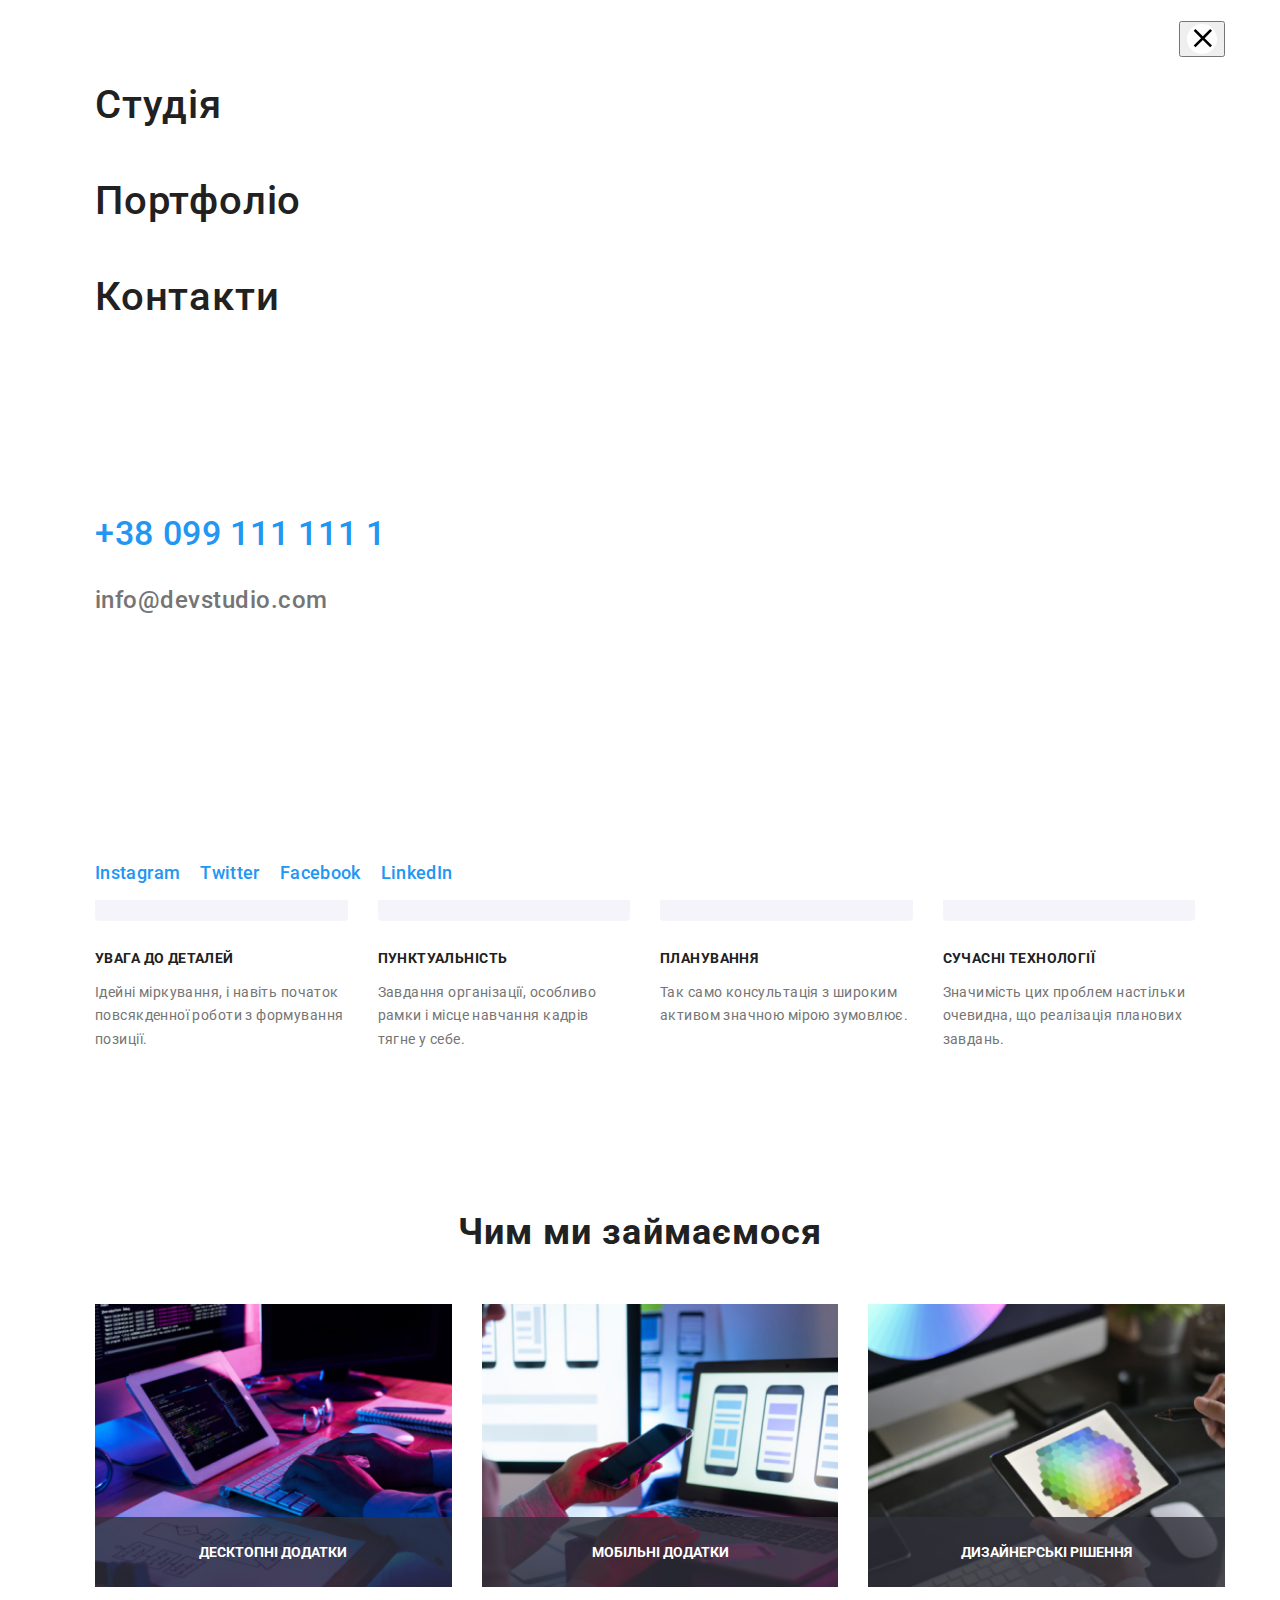
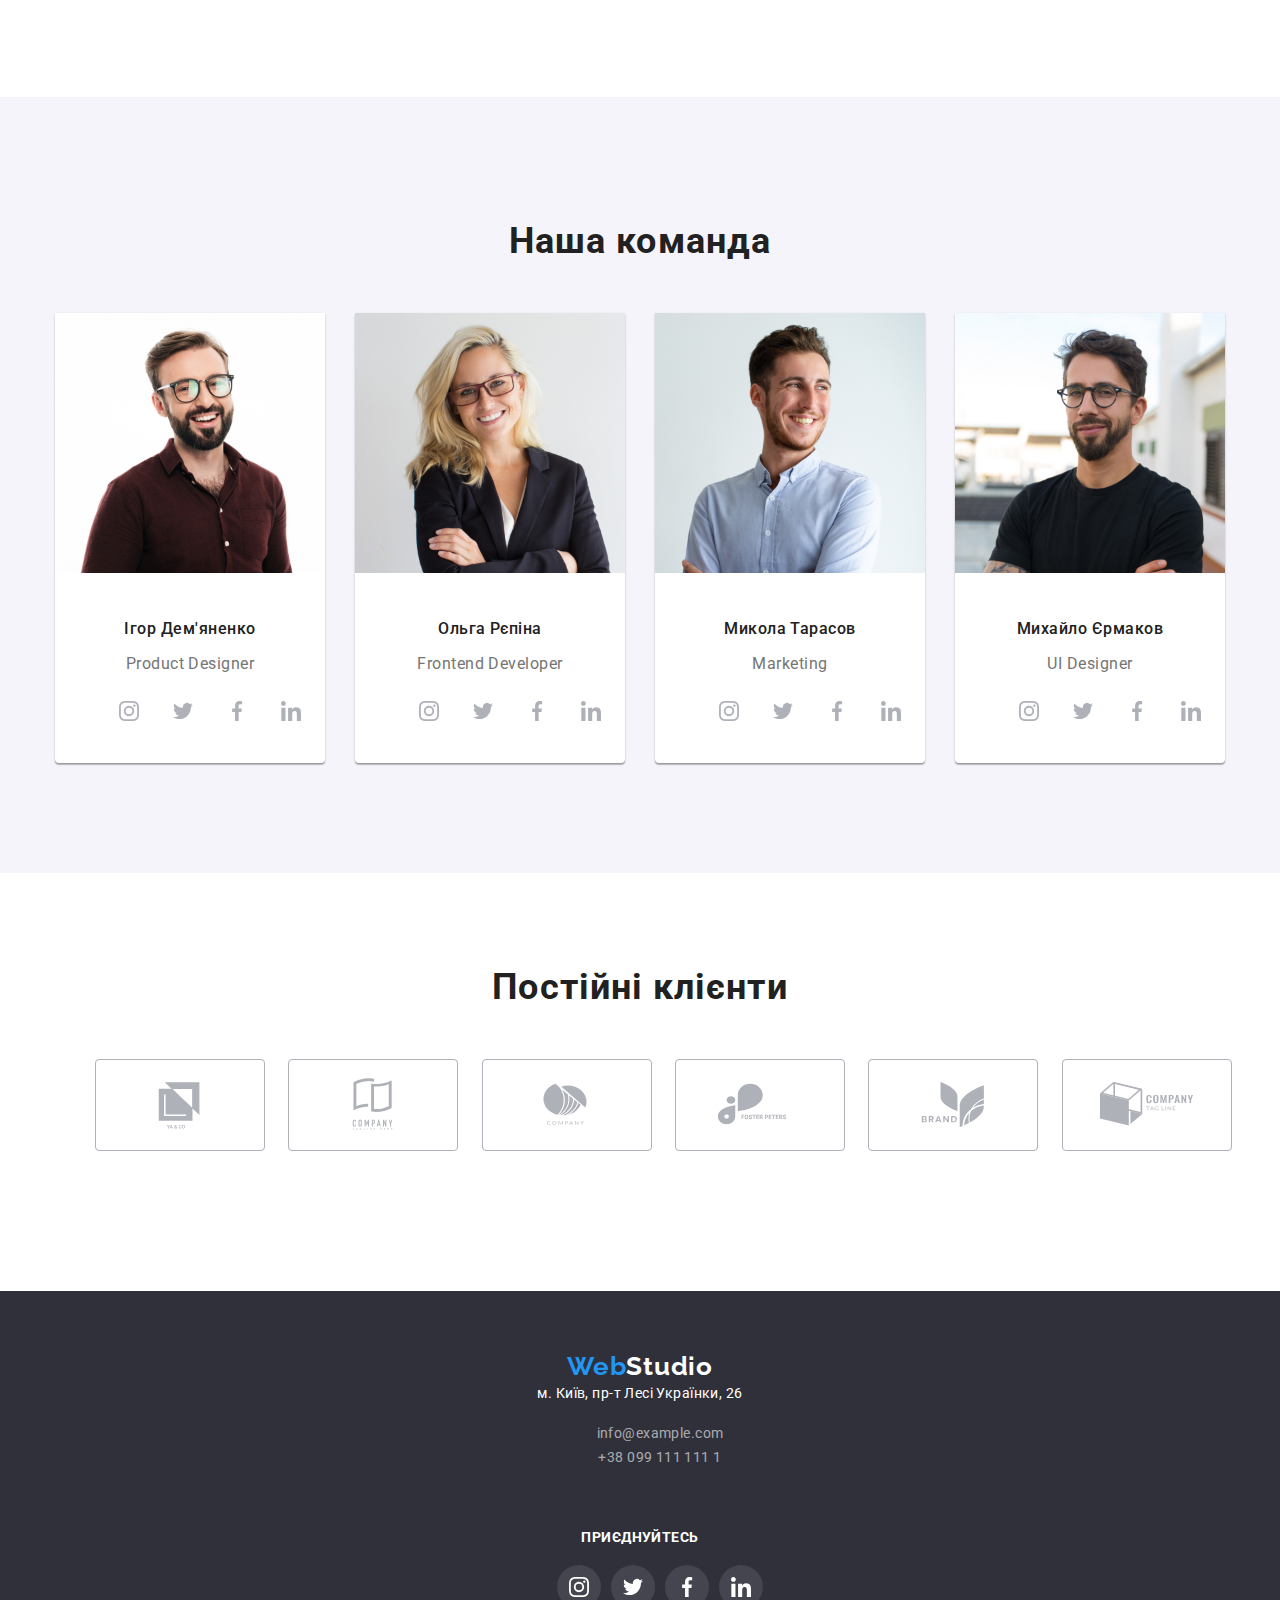
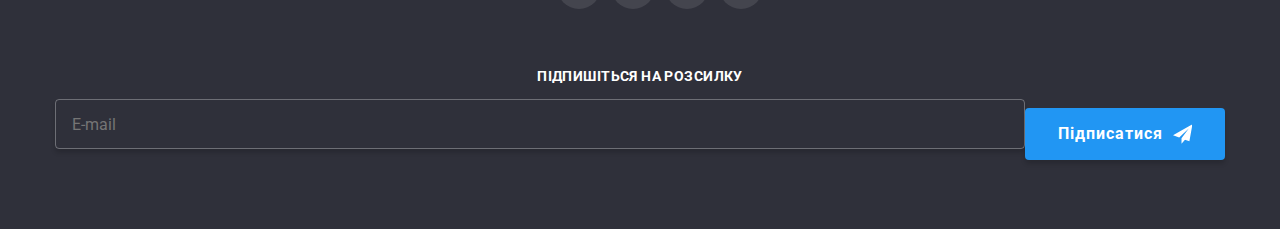
==== commit 95406ee9: "hw-8" ====
--- a/index.html
+++ b/index.html
@@ -18,7 +18,7 @@
     <link rel="stylesheet" href="./css/main.min.css" />
   </head>
   <body>
-    <!-- <header class="header">
+    <header class="header">
       <div class="container header__container">
         <a href="./index.html" class="header-logo link logo">
           <span class="web-logo">Web</span
@@ -61,8 +61,94 @@
             </li>
           </ul>
         </div>
+        <div>
+        <button type="button" class="menu__open__btn" data-menu-open>
+          <svg class="open__icon" width="40" height="40">
+            <use href="./images/symbol.svg#icon-menu_40px"></use>
+          </svg>
+        </button>
       </div>
-    </header> -->
+        <div class="mob__menu" data-menu>
+          <div class="container">
+            <div class="mob-menu-top">
+          <button type="button" class="menu__close__btn" data-menu-close>
+            <svg class="close__icon" width="30" height="30">
+              <use href="./images/symbol.svg#icon-close-black-18dp-2-1-1"></use>
+            </svg>
+            </button>
+            <nav class="mob__menu__navigation">
+              <ul class="mob__menu__list list link">
+                <li class="mob__menu__item">
+                  <a href="./index.html" class="mob__menu__link line link"
+                    >Студія</a
+                  >
+                </li>
+                <li class="mob__menu__item">
+                  <a href="./portfolio.html" class="mob__menu__link link"
+                    >Портфоліо</a
+                  >
+                </li>
+                <li class="mob__menu__item">
+                  <a href="" class="mob__menu__link link">Контакти</a>
+                </li>
+              </ul>
+            </nav>
+            </div>
+            <div class="mob__connect">
+              <div class="mob-menu-top">
+              <ul class="mob__connect__list list">
+                <li class="mob__connect__item">
+                  <a href="tel:+380991111111" class="mob__connect__tell mob__menu__item link">
+                    +38 099 111 111 1</a
+                  >
+                </li>
+                <li class="mob__connect__item">
+                  <a href="mailto:info@devstudio.com" class="mob__connect__mail link">
+                    info@devstudio.com
+                  </a>
+                  </div>
+            </div>
+          </ul>
+          <ul class="mob__soc__list list">
+            <li class="mob__soc__item">
+              <a
+                href=""
+                class="mob__soc__link link"
+                target="_blank"
+                rel="noopener noreferrer nofollow"
+                >Instagram</a
+              >
+            </li>
+            <li class="mob__soc__item">
+              <a
+                href=""
+                class="mob__soc__link link"
+                target="_blank"
+                rel="noopener noreferrer nofollow"
+                >Twitter</a
+              >
+            </li>
+            <li class="mob__soc__item">
+              <a
+                href=""
+                class="mob__soc__link link"
+                target="_blank"
+                rel="noopener noreferrer nofollow"
+                >Facebook</a
+              >
+            </li>
+            <li class="mob__soc__item">
+              <a
+                href=""
+                class="mob__soc__link link"
+                target="_blank"
+                rel="noopener noreferrer nofollow"
+                >LinkedIn</a
+              >
+            </li>
+          </ul>
+          </div>
+        </header>
     <main>
       <section class="button-one">
         <div class="container">
@@ -559,5 +645,6 @@
       </div>
     </div>
     <script src="./js/modal.js"></script>
+    <script src="./js/menu.js"></script>
   </body>
 </html>
--- a/css/main.min.css
+++ b/css/main.min.css
@@ -1 +1 @@
-:root{--main-black-color: #000000;--main-white-color: #ffffff;--accent-color: #2196f3;--dark-main-color: #212121;--text-color: #757575;--main-footer-color: #2f303a;--background-primary-gray: #f5f4fa;--background-primary-darck: rgba(47, 48, 58, 0.8);--logo-company-color: #afb1b8}p,h1,h2,h3,h4,h5,h6{margin:0px}ul{margin:0px;padding-left:0px}.nav-main__link{cursor:pointer}footer{font-style:normal}img{display:block;max-width:100%;height:auto}body{font-family:Roboto,sans-serif}.list{list-style:none}.link{text-decoration:none}.section{padding-top:94px;padding-bottom:94px}@media screen and (min-width: 480px){.section{padding-top:60px;padding-bottom:60px}}@media screen and (min-width: 768px){.section{padding-top:60px;padding-bottom:60px}}.container{width:100%;padding-left:15px;padding-right:15px;margin-left:auto;margin-right:auto}@media screen and (min-width: 480px){.container{width:480px}}@media screen and (min-width: 768px){.container{width:768px}}@media screen and (min-width: 1200px){.container{width:1200px}}.title{font-weight:500;font-size:14px;line-height:1.33;letter-spacing:.02em;color:var(--dark-main-color)}.header{padding-top:24px;padding-bottom:24px;border-bottom:1px solid #ececec}.header__container{display:-webkit-box;display:-ms-flexbox;display:flex}.logo{font-family:"Raleway";font-style:normal;font-weight:700;font-size:26px;line-height:1.2;letter-spacing:.03em}.web-logo{color:var(--accent-color)}.studio-logo{color:#000}.header-logo{margin-right:93px}@media screen and (max-width: 767px){.header-logo{margin:0px}}.navigation__list{display:-webkit-box;display:-ms-flexbox;display:flex;-webkit-box-align:center;-ms-flex-align:center;align-items:center}.navigation__item:not(:last-child){margin-right:50px}.navigation__link{font-family:"Roboto";font-style:normal;font-weight:500;font-size:14px;line-height:1.4;letter-spacing:.02em;color:var(--dark-main-color);-webkit-transition:color 250ms cubic-bezier(0.4, 0, 0.2, 1);transition:color 250ms cubic-bezier(0.4, 0, 0.2, 1)}.navigation__link:hover,.navigation__link:focus{color:var(--accent-color)}.connect{margin-left:auto}.connect__item:not(:last-child){margin-right:50px}.line{position:relative;color:#2196f3}.current::after{content:"";position:relative;display:block;width:100%;height:4px;bottom:-0.5px;left:0;bottom:-29px;background-color:var(--accent-color);border:none;border-radius:2px}.connect__tell{display:-webkit-box;display:-ms-flexbox;display:flex;-webkit-box-align:center;-ms-flex-align:center;align-items:center;font-family:"Roboto";font-style:normal;font-weight:500;font-size:14px;line-height:1.4;letter-spacing:.02em;color:var(--text-color);-webkit-transition:color 250ms cubic-bezier(0.4, 0, 0.2, 1);transition:color 250ms cubic-bezier(0.4, 0, 0.2, 1)}.connect__tell:hover,.connect__tell:focus{color:#2196f3}.connect__mail{font-family:"Roboto";font-style:normal;font-weight:500;font-size:14px;line-height:16px;letter-spacing:.02em;color:var(--text-color);-webkit-transition:color 250ms cubic-bezier(0.4, 0, 0.2, 1);transition:color 250ms cubic-bezier(0.4, 0, 0.2, 1)}.connect__mail:hover,.connect__mail:focus{color:#2196f3}.connect__icon{display:-webkit-inline-box;display:-ms-inline-flexbox;display:inline-flex;fill:currentColor;margin-right:10px;-webkit-transition:color 250ms cubic-bezier(0.4, 0, 0.2, 1),fill 250ms cubic-bezier(0.4, 0, 0.2, 1);transition:color 250ms cubic-bezier(0.4, 0, 0.2, 1),fill 250ms cubic-bezier(0.4, 0, 0.2, 1)}.nav-main__mail:hover .connect__icon,.nav-main__mail:focus .connect__icon{fill:#2196f3}.menu{padding-top:94px;padding-bottom:94px}.button-logo{font-family:"Roboto";font-style:normal;font-weight:500;font-size:16px;line-height:1.6;letter-spacing:.03em;color:var(--dark-main-color);display:-webkit-box;display:-ms-flexbox;display:flex}@media screen and (max-width: 767px){.button-logo{-ms-flex-wrap:wrap;flex-wrap:wrap;margin-bottom:40px}}@media screen and (min-width: 768px)and (max-width: 1199px){.button-logo{-ms-flex-wrap:nowrap;flex-wrap:nowrap;-webkit-box-pack:center;-ms-flex-pack:center;justify-content:center;margin-bottom:30px}}@media screen and (min-width: 1200px){.button-logo{-webkit-box-pack:center;-ms-flex-pack:center;justify-content:center;margin-bottom:50px}}.button-logo{display:-webkit-box;display:-ms-flexbox;display:flex;-webkit-box-pack:center;-ms-flex-pack:center;justify-content:center;margin:0;padding:0;margin-bottom:50px;list-style:none;font-style:normal}.button-logo .item:not(:last-child){margin-right:8px}.button-item{font-family:"Roboto";font-style:normal;font-weight:500;font-size:16px;line-height:1.6;letter-spacing:.03em;color:#212121;background:#f5f4fa;border-radius:4px;border:0px;-webkit-transition:color 250ms cubic-bezier(0.4, 0, 0.2, 1),background-color 250ms cubic-bezier(0.4, 0, 0.2, 1);transition:color 250ms cubic-bezier(0.4, 0, 0.2, 1),background-color 250ms cubic-bezier(0.4, 0, 0.2, 1);padding:6px 22px}.button-item:hover,.button-item:focus{color:var(--main-white-color);background-color:var(--accent-color)}.about{padding-top:94px;padding-bottom:94px}.about__box{-webkit-box-pack:center;-ms-flex-pack:center;justify-content:center;height:120px;margin-bottom:30px;border-radius:4px;background-color:var(--background-primary-gray)}.about__title{font-size:14px;line-height:1.71;letter-spacing:.03em;color:var(--text-color)}.about__pretitle{font-weight:700;font-size:14px;line-height:1.14;letter-spacing:.03em;text-transform:uppercase;color:var(--dark-main-color);margin-top:0px;margin-bottom:10px}@media screen and (min-width: 480px){.about__pretitle{text-align:center}}@media screen and (min-width: 768px){.about__pretitle{text-align:left}}.about__item{width:100%}@media screen and (min-width: 768px){.about__item{width:calc((100% - 30px)/2)}}@media screen and (min-width: 1200px){.about__item{width:calc((100% - 120px)/4)}}.about__list{display:-webkit-box;display:-ms-flexbox;display:flex;-ms-flex-wrap:wrap;flex-wrap:wrap;gap:30px}.button-one{display:-webkit-box;display:-ms-flexbox;display:flex;background-color:var(--main-footer-color);text-align:center;background-image:-webkit-gradient(linear, left top, left bottom, from(rgba(47, 48, 58, 0.4)), to(rgba(47, 48, 58, 0.4))),url(../images/background.jpg);background-image:linear-gradient(rgba(47, 48, 58, 0.4), rgba(47, 48, 58, 0.4)),url(../images/background.jpg);background-repeat:no-repeat;background-position:center;background-size:contain}@media screen and (min-width: 480px){.button-one{padding:118px 60px;background-size:cover}}@media screen and (min-width: 767px){.button-one{padding:118px 204px;background-size:cover}}@media screen and (min-width: 1200px){.button-one{padding:200px 200px}}.button-one__pretitle{font-family:"Roboto";font-style:normal;margin-bottom:30px;color:var(--main-white-color);font-weight:900;text-align:center;letter-spacing:.06em;text-transform:uppercase}@media screen and (min-width: 480px){.button-one__pretitle{line-height:1.6}}@media screen and (min-width: 768px){.button-one__pretitle{margin:0 auto;max-width:360px;font-size:26px;line-height:1.6}}@media screen and (min-width: 1200px){.button-one__pretitle{margin:0 auto;max-width:696px;font-size:44px}}.button-one__title{font-family:"Roboto";font-weight:700;font-size:16px;line-height:1.9;-webkit-box-align:center;-ms-flex-align:center;align-items:center;text-align:center;letter-spacing:.06em;color:var(--main-white-color);background-color:var(--accent-color);border:none;outline:none;-webkit-transition:color 250ms cubic-bezier(0.4, 0, 0.2, 1),background-color 250ms cubic-bezier(0.4, 0, 0.2, 1);transition:color 250ms cubic-bezier(0.4, 0, 0.2, 1),background-color 250ms cubic-bezier(0.4, 0, 0.2, 1)}@media screen and (min-width: 480px){.button-one__title{padding:10px 24px}}@media screen and (min-width: 768px){.button-one__title{padding:10px 24px}}@media screen and (min-width: 1200px){.button-one__title{padding:10px 32px}}.whoweare{display:-webkit-box;display:-ms-flexbox;display:flex;background-color:var(--main-white-color)}@media screen and (max-width: 1200px){.whoweare{display:none}}.team-title{font-weight:700;font-size:36px;line-height:1.16;text-align:center;letter-spacing:.03em;color:var(--dark-main-color)}.whoweare{padding-bottom:94px}.whoweare .team-title{-webkit-box-pack:center;-ms-flex-pack:center;justify-content:center;margin-bottom:50px;display:-webkit-box;display:-ms-flexbox;display:flex}.whoweare .whoweare__list{display:-webkit-box;display:-ms-flexbox;display:flex}.menu-logo{background:var(--accent-color)}.whoweare__item{position:relative}.whoweare__list .whoweare__item+.whoweare__item{margin-left:30px}.whoweare__text{position:absolute;bottom:0;left:0;right:0;margin:0;padding-top:27px;padding-bottom:27px;font-weight:700;font-size:14px;line-height:1.143;text-align:center;text-transform:uppercase;color:var(--main-white-color);background-color:rgba(47,48,58,.8)}.teamphoto-list{display:-webkit-box;display:-ms-flexbox;display:flex;-ms-flex-wrap:wrap;flex-wrap:wrap;gap:30px;margin-left:auto;margin-right:auto;padding:0}.team .team-title{-webkit-box-pack:center;-ms-flex-pack:center;justify-content:center;margin-bottom:50px}.team-photo{background-color:var(--main-white-color);-webkit-box-shadow:0px 1px 3px rgba(0,0,0,.12),0px 1px 1px rgba(0,0,0,.14),0px 2px 1px rgba(0,0,0,.2);box-shadow:0px 1px 3px rgba(0,0,0,.12),0px 1px 1px rgba(0,0,0,.14),0px 2px 1px rgba(0,0,0,.2);border-radius:0px 0px 4px 4px;width:100%}@media screen and (min-width: 768px){.team-photo{width:calc((100% - 30px)/2);display:-webkit-box;display:-ms-flexbox;display:flex;-webkit-box-orient:vertical;-webkit-box-direction:normal;-ms-flex-direction:column;flex-direction:column}}@media screen and (min-width: 1200px){.team-photo{width:calc((100% - 90px)/4)}}.team{padding-top:60px;padding-bottom:60px;background-color:var(--background-primary-gray)}@media screen and (min-width: 1200px){.team{padding-top:94px;padding-bottom:94px}}.teamdiv{padding-top:30px;padding-bottom:30px}.team-name{font-weight:500;font-size:16px;line-height:1.19;text-align:center;letter-spacing:.03em;color:var(--dark-main-color);margin-bottom:10px}.team-soc{display:-webkit-box;display:-ms-flexbox;display:flex;-webkit-box-pack:center;-ms-flex-pack:center;justify-content:center;gap:10px}.team-soc-link{display:-webkit-box;display:-ms-flexbox;display:flex;height:44px;width:44px;border-radius:50%;background-color:#fff;-webkit-box-align:center;-ms-flex-align:center;align-items:center;-webkit-box-pack:center;-ms-flex-pack:center;justify-content:center;-webkit-transition:fill 250ms cubic-bezier(0.4, 0, 0.2, 1),background-color 250ms cubic-bezier(0.4, 0, 0.2, 1);transition:fill 250ms cubic-bezier(0.4, 0, 0.2, 1),background-color 250ms cubic-bezier(0.4, 0, 0.2, 1)}.team-soc-link:hover,.team-soc-link:focus{background-color:var(--accent-color)}.team-soc-icon{-webkit-box-pack:center;-ms-flex-pack:center;justify-content:center;fill:#afb1b8}.team-soc-link:hover .team-soc-icon,.team-soc-link:focus .team-soc-icon{fill:#fff}.team-position{font-weight:400;font-size:16px;line-height:1.19;text-align:center;letter-spacing:.03em;margin-bottom:16px;color:var(--text-color)}.marketing-title{font-style:normal;font-weight:700;font-size:18px;line-height:2;letter-spacing:.06em;color:var(--dark-main-color)}.marketing-pre{font-weight:400;font-size:16px;line-height:1.88;letter-spacing:.03em;color:var(--text-color)}.marketing-wrap{position:relative;overflow:hidden}.marketing{display:-webkit-box;display:-ms-flexbox;display:flex;-webkit-box-pack:center;-ms-flex-pack:center;justify-content:center;-ms-flex-wrap:wrap;flex-wrap:wrap;gap:30px;-webkit-box-flex:1 1 1;-ms-flex-positive:1 1 1;flex-grow:1 1 1}@media screen and (min-width: 768px){.marketing{width:768px}}@media screen and (min-width: 1200px){.marketing{width:1200px}}.marketing-item{display:block;height:100%}.marketing-item:hover,.marketing-item:focus{-webkit-box-shadow:0px 1px 3px rgba(0,0,0,.12),0px 1px 1px rgba(0,0,0,.14),0px 2px 1px rgba(0,0,0,.2);box-shadow:0px 1px 3px rgba(0,0,0,.12),0px 1px 1px rgba(0,0,0,.14),0px 2px 1px rgba(0,0,0,.2)}@media screen and (min-width: 768px){.marketing-item{width:345px;height:404px;-ms-flex-wrap:nowrap;flex-wrap:nowrap;-webkit-box-pack:center;-ms-flex-pack:center;justify-content:center;margin-bottom:30px}}@media screen and (min-width: 1200px){.marketing-item{-webkit-box-pack:center;-ms-flex-pack:center;justify-content:center;margin-bottom:50px;width:370px;height:404px}}.markdiv{padding:20px 24px;border-right:1px solid #eee;border-left:1px solid #eee;border-bottom:1px solid #eee}.marketing-text{position:absolute;top:0px;left:0px;font-family:"Roboto";font-style:normal;font-weight:400;font-size:18px;line-height:1.5;letter-spacing:.03em;color:var(--main-white-color);background-color:rgba(33,150,243,.9);padding:63px 27px;height:100%;-webkit-transform:translateY(100%);transform:translateY(100%);-webkit-transition:-webkit-transform 250ms linear;transition:-webkit-transform 250ms linear;transition:transform 250ms linear;transition:transform 250ms linear, -webkit-transform 250ms linear;overflow:auto}.marketing-item:hover .marketing-text{-webkit-transform:translateY(0%);transform:translateY(0%)}.clients{padding-top:60px;padding-bottom:60px}@media screen and (min-width: 1200px){.clients{padding-top:94px;padding-bottom:94px}}.clients-title{font-family:"Roboto";font-style:normal;font-weight:700;font-size:36px;line-height:1.16;text-align:center;letter-spacing:.03em;margin-top:0;margin-bottom:30px;color:#212121}@media screen and (min-width: 1200px){.clients-title{margin-bottom:50px}}@media screen and (max-width: 480px){.clients-list{display:-webkit-box;display:-ms-flexbox;display:flex;-webkit-box-orient:vertical;-webkit-box-direction:normal;-ms-flex-direction:column;flex-direction:column;-webkit-box-align:center;-ms-flex-align:center;align-items:center}}@media screen and (min-width: 481px)and (max-width: 767px){.clients-list{display:-webkit-box;display:-ms-flexbox;display:flex;-ms-flex-wrap:wrap;flex-wrap:wrap;-webkit-box-pack:justify;-ms-flex-pack:justify;justify-content:space-between}}@media screen and (min-width: 768px){.clients-list{display:-webkit-box;display:-ms-flexbox;display:flex;-ms-flex-wrap:wrap;flex-wrap:wrap;-webkit-box-pack:justify;-ms-flex-pack:justify;justify-content:space-between}}@media screen and (min-width: 1200px){.clients-list{display:-webkit-box;display:-ms-flexbox;display:flex;-webkit-box-pack:justify;-ms-flex-pack:justify;justify-content:space-between}}@media screen and (max-width: 767px){.clients-item{margin-bottom:30px}}@media screen and (min-width: 768px){.clients-item{margin-bottom:30px;width:calc((100% - 30px)/3)}}@media screen and (min-width: 1200px){.clients-item{width:calc((100% - 150px)/6)}}.clients-link{display:-webkit-box;display:-ms-flexbox;display:flex;-webkit-box-align:center;-ms-flex-align:center;align-items:center;-webkit-box-pack:center;-ms-flex-pack:center;justify-content:center;width:170px;height:90px;color:var(--logo-company-color);border:1px solid var(--logo-company-color);border-radius:4px;margin:0px;padding:16px 0px;-webkit-transition:border-color 250ms cubic-bezier(0.4, 0, 0.2, 1),fill 250ms cubic-bezier(0.4, 0, 0.2, 1);transition:border-color 250ms cubic-bezier(0.4, 0, 0.2, 1),fill 250ms cubic-bezier(0.4, 0, 0.2, 1)}.clients-link:hover,.clients-link:focus{fill:#2196f3;border-color:var(--accent-color)}@media screen and (max-width: 767px){.clients-link{width:210px;height:92px}}@media screen and (min-width: 768px){.clients-link{width:226px;height:92px}}@media screen and (min-width: 1200px){.clients-link{width:170px;height:92px}}.clients-btn{fill:var(--logo-company-color);-webkit-transition:border-color 250ms cubic-bezier(0.4, 0, 0.2, 1),fill 250ms cubic-bezier(0.4, 0, 0.2, 1);transition:border-color 250ms cubic-bezier(0.4, 0, 0.2, 1),fill 250ms cubic-bezier(0.4, 0, 0.2, 1)}.clients-link:hover .clients-btn,.clients-link:focus .clients-btn{fill:var(--accent-color)}.footmain{position:relative;-webkit-box-orient:vertical;-webkit-box-direction:normal;-ms-flex-direction:column;flex-direction:column;padding-top:60px;padding-bottom:60px;background-color:#2f303a}@media screen and (min-width: 480px){.footmain{display:-webkit-box;display:-ms-flexbox;display:flex}}@media screen and (min-width: 768px){.footmain{display:-webkit-box;display:-ms-flexbox;display:flex}}@media screen and (min-width: 768px){.flex-footer{display:-webkit-box;display:-ms-flexbox;display:flex;-ms-flex-wrap:wrap;flex-wrap:wrap}}.studio-logofoot{color:var(--main-white-color)}.map-google{font-style:normal;font-weight:400;font-size:14px;line-height:1.7;letter-spacing:.03em;color:var(--main-white-color)}.web{display:inline-block;margin-bottom:20px}.footmain__add{max-width:1199px;text-align:center}@media screen and (min-width: 0px)and (max-width: 767px){.footmain__add{display:-webkit-box;display:-ms-flexbox;display:flex;-webkit-box-orient:vertical;-webkit-box-direction:normal;-ms-flex-direction:column;flex-direction:column;-webkit-box-align:center;-ms-flex-align:center;align-items:center}}.footmain-adress{font-family:"Roboto";font-style:normal;font-weight:400;font-size:14px;line-height:1.7;letter-spacing:.03em;color:rgba(255,255,255,.6)}.address .footmain-adress{display:inline-block;margin-bottom:9px;text-align:center}@media screen and (min-width: 0px)and (max-width: 767px){.welcome{display:-webkit-box;display:-ms-flexbox;display:flex;-webkit-box-orient:vertical;-webkit-box-direction:normal;-ms-flex-direction:column;flex-direction:column;-webkit-box-align:center;-ms-flex-align:center;align-items:center;margin-bottom:60px}}@media screen and (min-width: 767px)and (max-width: 1199px){.welcome{padding:0px 50px 0px 50px}}@media screen and (max-width: 1199px){.welcome{text-align:center}}.welcome-title{display:block;margin:0;margin-bottom:20px;color:var(--main-white-color);font-weight:700;font-size:14px;line-height:1.14;letter-spacing:.03em;text-transform:uppercase;text-align:center}.team-soc-join{height:44px;width:44px;border-radius:50%;background-color:rgba(255,255,255,.1);-webkit-box-pack:center;-ms-flex-pack:center;justify-content:center;-webkit-transition:background-color 250ms cubic-bezier(0.4, 0, 0.2, 1);transition:background-color 250ms cubic-bezier(0.4, 0, 0.2, 1)}.team-soc-join:hover,.team-soc-join:focus{background-color:var(--accent-color)}.team-soc-icon1{-webkit-box-pack:center;-ms-flex-pack:center;justify-content:center;fill:#fff;-webkit-transition:background-color 250ms cubic-bezier(0.4, 0, 0.2, 1);transition:background-color 250ms cubic-bezier(0.4, 0, 0.2, 1)}.team-soc-join:hover .team-soc-icon1 .team-soc-join:focus .team-soc-icon1{fill:#fff}.footer-form__icon{display:inline-block;margin-left:10px;fill:var(--main-white-color)}.footer-form{display:-webkit-box;display:-ms-flexbox;display:flex;width:100%;-webkit-box-orient:vertical;-webkit-box-direction:normal;-ms-flex-direction:column;flex-direction:column;-webkit-box-pack:justify;-ms-flex-pack:justify;justify-content:space-between}@media screen and (min-width: 0px)and (max-width: 1200px){.footer-form{display:-webkit-box;display:-ms-flexbox;display:flex;-webkit-box-orient:vertical;-webkit-box-direction:normal;-ms-flex-direction:column;flex-direction:column;-webkit-box-align:center;-ms-flex-align:center;align-items:center}}.footer-form>.footer-form__button{display:-webkit-box;display:-ms-flexbox;display:flex;-webkit-box-align:center;-ms-flex-align:center;align-items:center}@media screen and (min-width: 1200px){.footer-form>.footer-form__button{display:-webkit-box;display:-ms-flexbox;display:flex;-webkit-box-align:center;-ms-flex-align:center;align-items:center}}.form-title{display:-webkit-box;display:-ms-flexbox;display:flex;margin:0;gap:20px;margin-top:20px;-ms-flex-wrap:wrap;flex-wrap:wrap;-ms-flex-pack:distribute;justify-content:space-around;color:var(--main-white-color);font-weight:700;font-size:14px;line-height:1.14;letter-spacing:.03em;text-transform:uppercase;text-align:left}@media screen and (min-width: 768px){.form-title{-ms-flex-wrap:nowrap;flex-wrap:nowrap}}.footer-form input[type=email]{height:50px;margin-right:12px;background:inherit;border:1px solid rgba(255,255,255,.3);-webkit-box-shadow:0px 4px 4px rgba(0,0,0,.15);box-shadow:0px 4px 4px rgba(0,0,0,.15);border-radius:4px;outline:none;padding:12px 16px;font-size:16px;line-height:1.87;color:rgba(255,255,255,.6)}@media screen and (min-width: 768px){.footer-form input[type=email]{min-width:358px}}.footer-form__button{border:1px solid rgba(0,0,0,0);padding:10px 32px;min-width:200px;min-height:50px;-webkit-box-shadow:0px 4px 4px rgba(0,0,0,.15);box-shadow:0px 4px 4px rgba(0,0,0,.15);border-radius:4px;cursor:pointer;color:var(--main-white-color);background-color:var(--accent-color);outline:none;font-weight:700;font-size:16px;line-height:1.87;text-decoration:none;text-align:center;letter-spacing:.06em}.modal{position:absolute;min-height:581px;width:528px;background-color:#fff;border-radius:4px;top:50%;left:50%;-webkit-transform:translate(-50%, -50%) scale(1) rotate(0);transform:translate(-50%, -50%) scale(1) rotate(0);-webkit-transition:-webkit-transform 250ms;transition:-webkit-transform 250ms;transition:transform 250ms;transition:transform 250ms, -webkit-transform 250ms;padding:40px}.backdrop{position:fixed;top:0%;left:0%;width:100%;height:100%;color:rgba(0,0,0,.2);background:rgba(0,0,0,.2);opacity:1;-webkit-transition:opacity 250ms linear,visibility 250ms;transition:opacity 250ms linear,visibility 250ms}.is-hidden{opacity:0;visibility:hidden;pointer-events:none}.backdrop.is-hidden .modal{-webkit-transform:translate(-50%, -50%) scale(0) rotate(-180deg);transform:translate(-50%, -50%) scale(0) rotate(-180deg)}.backdrop.is-hidden .modal .modal-close{-webkit-transform:scale(1);transform:scale(1)}.close{position:absolute;top:8px;right:8px;width:30px;height:30px;cursor:pointer;color:#000;background-color:var(--main-white-color);border-radius:50%;border:none;outline:none;-webkit-box-shadow:0px 2px 1px rgba(0,0,0,.2),0px 1px 1px rgba(0,0,0,.14),0px 1px 3px rgba(0,0,0,.12);box-shadow:0px 2px 1px rgba(0,0,0,.2),0px 1px 1px rgba(0,0,0,.14),0px 1px 3px rgba(0,0,0,.12);-webkit-transform:scale(1);transform:scale(1);-webkit-transition:all 250ms cubic-bezier(0.4, 0, 0.2, 1);transition:all 250ms cubic-bezier(0.4, 0, 0.2, 1)}.close:hover,.close:focus,.close:active{fill:var(--main-white-color);border:.5px groove var(--background-primary-gray);-webkit-transition:all 250ms cubic-bezier(0.4, 0, 0.2, 1);transition:all 250ms cubic-bezier(0.4, 0, 0.2, 1)}.modal-close{display:block;fill:currentColor;margin:auto;background:#fff;border-radius:4px;border-radius:50%}.close:hover .modal-close,.close:focus .modal-close,.close:hover,.close:focus{-webkit-transform:scale(1.3);transform:scale(1.3);background-color:var(--accent-color);fill:var(--main-white-color);-webkit-transition:all 250ms cubic-bezier(0.4, 0, 0.2, 1);transition:all 250ms cubic-bezier(0.4, 0, 0.2, 1)}.input-form{width:100%;height:40px;border:1px solid rgba(33,33,33,.2);border-radius:4px;padding-left:42px;font-weight:400;font-size:12px;line-height:.8;letter-spacing:.01em;color:#757575}.input-form:focus{outline-color:#2196f3}.input-wrap{position:relative}.input-field{margin-bottom:12px}.input-field-comm{margin-bottom:30px}.input-comment{margin-bottom:20px}.form-icon{position:absolute;left:12px;top:50%;-webkit-transform:translateY(-50%);transform:translateY(-50%);display:block}.input-form:focus+.form-icon{fill:#2196f3}.error{display:none}.input-title{font-weight:400;font-size:12px;line-height:1.17;letter-spacing:.01em;color:var(--text-color);display:block;margin-bottom:4px;left:42px;-webkit-transition:all 250ms cubic-bezier(0.4, 0, 0.2, 1);transition:all 250ms cubic-bezier(0.4, 0, 0.2, 1)}.modal-text{width:100%;height:120px;border:1px solid rgba(33,33,33,.2);border-radius:4px;resize:none;padding:12px 16px;font-weight:400;font-size:12px;line-height:.8;letter-spacing:.01em;color:rgba(117,117,117,.5)}.send-btn{display:block;background:#188ce8;color:#fff;-webkit-box-shadow:0px 4px 4px rgba(0,0,0,.15);box-shadow:0px 4px 4px rgba(0,0,0,.15);border-radius:4px;border:1px solid rgba(0,0,0,0);padding:10px 52px;min-width:200px;min-height:50px;cursor:pointer;outline:none;font-weight:700;font-size:16px;line-height:1.87;text-decoration:none;letter-spacing:.06em;text-align:center;margin:0 auto}.chekbox-text{font-weight:400;font-size:14px;line-height:1.7;letter-spacing:.03em;color:var(--text-color);-webkit-box-pack:center;-ms-flex-pack:center;justify-content:center}.chekbox-text span{display:-webkit-box;display:-ms-flexbox;display:flex;width:16px;height:15px;margin-right:8px;border-radius:4px;cursor:pointer;fill:solid 212121;-webkit-transition:all 250ms cubic-bezier(0.4, 0, 0.2, 1);transition:all 250ms cubic-bezier(0.4, 0, 0.2, 1)}.input-che:checked+.chekbox-text span{background-color:var(--accent-color);border-color:rgba(0,0,0,0)}.input-che:focus+.chekbox-text span{border-color:var(--accent-color)}.icon-che{border:2px solid;border-color:var(--dark-main-color);fill:var(--main-white-color);-webkit-transition:250ms cubic-bezier(0.4, 0, 0.2, 1);transition:250ms cubic-bezier(0.4, 0, 0.2, 1)}.modal-checkbox{fill:var(--dark-main-color)}.modal-link{color:#2196f3;text-decoration:underline}.chek-link{padding-left:3px}.input-che:checked+.chekbox-text .icon-che{background-color:var(--accent-color);border:none;fill:var(--main-white-color)}.modal-title{font-weight:700;font-size:20px;line-height:1.15;text-align:center;letter-spacing:.03em;color:#212121;text-align:center;margin-bottom:12px}.visually-hidden{position:absolute;width:1px;height:1px;margin:-1px;border:0;padding:0;white-space:nowrap;-webkit-clip-path:inset(100%);clip-path:inset(100%);clip:rect(0 0 0 0);overflow:hidden}.connect__mail,.about__box,.team-soc-icon,.team-soc-join,.team-soc-icon1,.send-btn,.chekbox-text{display:-webkit-box;display:-ms-flexbox;display:flex;-webkit-box-align:center;-ms-flex-align:center;align-items:center}/*# sourceMappingURL=main.min.css.map */+:root{--main-black-color: #000000;--main-white-color: #ffffff;--accent-color: #2196f3;--dark-main-color: #212121;--text-color: #757575;--main-footer-color: #2f303a;--background-primary-gray: #f5f4fa;--background-primary-darck: rgba(47, 48, 58, 0.8);--logo-company-color: #afb1b8}.nav-main__link{cursor:pointer}footer{font-style:normal}img{display:block;width:100%;max-width:100%;height:auto}body{font-family:Roboto,sans-serif}.list{list-style:none}.link{text-decoration:none}.section{padding-top:94px;padding-bottom:94px}@media screen and (min-width: 480px){.section{padding-top:60px;padding-bottom:60px}}@media screen and (min-width: 768px){.section{padding-top:60px;padding-bottom:60px}}.container{width:100%;padding-left:15px;padding-right:15px;margin-left:auto;margin-right:auto}@media screen and (min-width: 480px){.container{width:480px}}@media screen and (min-width: 768px){.container{width:768px}}@media screen and (min-width: 1200px){.container{width:1200px}}.title{font-weight:500;font-size:14px;line-height:1.33;letter-spacing:.02em;color:var(--dark-main-color)}.header{padding-top:24px;padding-bottom:24px;border-bottom:1px solid #ececec}.header__container{display:-webkit-box;display:-ms-flexbox;display:flex}.logo{font-family:"Raleway";font-style:normal;font-weight:700;font-size:26px;line-height:1.2;letter-spacing:.03em}.web-logo{color:var(--accent-color)}.studio-logo{color:#000}@media screen and (max-width: 767px){.header-logo{margin:0px}}.navigation{display:none}.navigation__list{display:-webkit-box;display:-ms-flexbox;display:flex;-webkit-box-align:center;-ms-flex-align:center;align-items:center}.navigation__item:not(:last-child){margin-right:50px}.navigation__link{font-family:"Roboto";font-style:normal;font-weight:500;font-size:14px;line-height:1.4;letter-spacing:.02em;color:var(--dark-main-color);-webkit-transition:color 250ms cubic-bezier(0.4, 0, 0.2, 1);transition:color 250ms cubic-bezier(0.4, 0, 0.2, 1)}.navigation__link:hover,.navigation__link:focus{color:var(--accent-color)}.connect{display:none;margin-left:auto}.connect__item:not(:last-child){margin-right:50px}.line{position:relative;color:#2196f3}.current::after{content:"";position:relative;display:block;width:100%;height:4px;bottom:-0.5px;left:0;bottom:-29px;background-color:var(--accent-color);border:none;border-radius:2px}.connect__tell{display:-webkit-box;display:-ms-flexbox;display:flex;-webkit-box-align:center;-ms-flex-align:center;align-items:center;font-family:"Roboto";font-style:normal;font-weight:500;font-size:14px;line-height:1.4;letter-spacing:.02em;color:var(--text-color);-webkit-transition:color 250ms cubic-bezier(0.4, 0, 0.2, 1);transition:color 250ms cubic-bezier(0.4, 0, 0.2, 1)}.connect__tell:hover,.connect__tell:focus{color:#2196f3}.connect__mail{font-family:"Roboto";font-style:normal;font-weight:500;font-size:14px;line-height:16px;letter-spacing:.02em;color:var(--text-color);-webkit-transition:color 250ms cubic-bezier(0.4, 0, 0.2, 1);transition:color 250ms cubic-bezier(0.4, 0, 0.2, 1)}.connect__mail:hover,.connect__mail:focus{color:#2196f3}.connect__icon{display:-webkit-inline-box;display:-ms-inline-flexbox;display:inline-flex;fill:currentColor;margin-right:10px;-webkit-transition:color 250ms cubic-bezier(0.4, 0, 0.2, 1),fill 250ms cubic-bezier(0.4, 0, 0.2, 1);transition:color 250ms cubic-bezier(0.4, 0, 0.2, 1),fill 250ms cubic-bezier(0.4, 0, 0.2, 1)}.nav-main__mail:hover .connect__icon,.nav-main__mail:focus .connect__icon{fill:#2196f3}.menu__open__btn{margin-left:auto}.open__icon{fill:#212121;background-color:#fff;border:none}.mob__menu{position:fixed;background-color:#fff;z-index:1;top:0;left:0;width:100vw;height:100vh}.mob__menu>.container{height:100%;display:-webkit-box;display:-ms-flexbox;display:flex;-webkit-box-orient:vertical;-webkit-box-direction:normal;-ms-flex-direction:column;flex-direction:column;-webkit-box-pack:justify;-ms-flex-pack:justify;justify-content:space-between}.menu__close__btn{display:block;margin-left:auto;margin-top:21px}.close__icon{display:block;fill:currentColor;margin:auto;background:#fff;border-radius:4px;border-radius:50%}.mob__menu__item:not(:last-child){margin-bottom:32px}.mob__menu__link{font-family:"Roboto";font-style:normal;font-weight:500;font-size:40px;line-height:1.6;letter-spacing:.02em;color:#212121}.mob__connect{margin-bottom:64px}.mob__connect__item:not(:last-child){margin-bottom:32px}.mob__connect__mail{font-family:"Roboto";font-style:normal;font-weight:500;font-size:24px;line-height:1.2;letter-spacing:.02em;color:#757575}.mob__connect__tell{font-family:"Roboto";font-style:normal;font-weight:500;font-size:34px;line-height:1.2;letter-spacing:.02em;color:#2196f3}.mob__soc__list{display:-webkit-box;display:-ms-flexbox;display:flex}.mob__soc__item:not(last-child){margin-right:20px}.mob__soc__link{font-family:"Roboto";font-style:normal;font-weight:500;font-size:18px;line-height:1.2x;letter-spacing:.02em;color:#2196f3}.menu{padding-top:94px;padding-bottom:94px}.button-logo{font-family:"Roboto";font-weight:500;font-size:16px;line-height:1.6;letter-spacing:.03em;color:var(--dark-main-color);display:-webkit-box;display:-ms-flexbox;display:flex;gap:15px 8px;list-style:none;margin-bottom:50px}@media screen and (max-width: 767px){.button-logo{-ms-flex-wrap:wrap;flex-wrap:wrap;margin-bottom:40px}}@media screen and (min-width: 768px)and (max-width: 1199px){.button-logo{-ms-flex-wrap:nowrap;flex-wrap:nowrap;-webkit-box-pack:center;-ms-flex-pack:center;justify-content:center;margin-bottom:30px}}@media screen and (min-width: 1200px){.button-logo{-webkit-box-pack:center;-ms-flex-pack:center;justify-content:center;margin-bottom:50px}}.button-item{font-family:"Roboto";font-style:normal;font-weight:500;font-size:16px;line-height:1.6;letter-spacing:.03em;color:#212121;background:#f5f4fa;border-radius:4px;border:0px;-webkit-transition:color 250ms cubic-bezier(0.4, 0, 0.2, 1),background-color 250ms cubic-bezier(0.4, 0, 0.2, 1);transition:color 250ms cubic-bezier(0.4, 0, 0.2, 1),background-color 250ms cubic-bezier(0.4, 0, 0.2, 1);padding:6px 22px}.button-item:hover,.button-item:focus{color:var(--main-white-color);background-color:var(--accent-color)}.about{padding-top:94px;padding-bottom:94px}.about__box{-webkit-box-pack:center;-ms-flex-pack:center;justify-content:center;height:120px;margin-bottom:30px;border-radius:4px;background-color:var(--background-primary-gray)}.about__title{font-size:14px;line-height:1.71;letter-spacing:.03em;color:var(--text-color)}.about__pretitle{font-weight:700;font-size:14px;line-height:1.14;letter-spacing:.03em;text-transform:uppercase;color:var(--dark-main-color);margin-top:0px;margin-bottom:10px}@media screen and (min-width: 480px){.about__pretitle{text-align:center}}@media screen and (min-width: 768px){.about__pretitle{text-align:left}}.about__item{width:100%}@media screen and (min-width: 768px){.about__item{width:calc((100% - 30px)/2)}}@media screen and (min-width: 1200px){.about__item{width:calc((100% - 120px)/4)}}.about__list{display:-webkit-box;display:-ms-flexbox;display:flex;-ms-flex-wrap:wrap;flex-wrap:wrap;gap:30px}.button-one{display:-webkit-box;display:-ms-flexbox;display:flex;background-color:var(--main-footer-color);text-align:center;background-image:-webkit-gradient(linear, left top, left bottom, from(rgba(47, 48, 58, 0.4)), to(rgba(47, 48, 58, 0.4))),url(../images/background.jpg);background-image:linear-gradient(rgba(47, 48, 58, 0.4), rgba(47, 48, 58, 0.4)),url(../images/background.jpg);background-repeat:no-repeat;background-position:center;background-size:contain}@media screen and (min-width: 480px){.button-one{padding:118px 60px;background-size:cover}}@media screen and (min-width: 767px){.button-one{padding:118px 204px;background-size:cover}}@media screen and (min-width: 1200px){.button-one{padding:200px 200px}}.button-one__pretitle{font-family:"Roboto";font-style:normal;margin-bottom:30px;color:var(--main-white-color);font-weight:900;text-align:center;letter-spacing:.06em;text-transform:uppercase}@media screen and (min-width: 480px){.button-one__pretitle{line-height:1.6}}@media screen and (min-width: 768px){.button-one__pretitle{margin:0 auto;max-width:360px;font-size:26px;line-height:1.6}}@media screen and (min-width: 1200px){.button-one__pretitle{margin:0 auto;max-width:696px;font-size:44px}}.button-one__title{font-family:"Roboto";font-weight:700;font-size:16px;line-height:1.9;-webkit-box-align:center;-ms-flex-align:center;align-items:center;text-align:center;letter-spacing:.06em;color:var(--main-white-color);background-color:var(--accent-color);border:none;outline:none;-webkit-transition:color 250ms cubic-bezier(0.4, 0, 0.2, 1),background-color 250ms cubic-bezier(0.4, 0, 0.2, 1);transition:color 250ms cubic-bezier(0.4, 0, 0.2, 1),background-color 250ms cubic-bezier(0.4, 0, 0.2, 1)}@media screen and (min-width: 480px){.button-one__title{padding:10px 24px}}@media screen and (min-width: 768px){.button-one__title{padding:10px 24px}}@media screen and (min-width: 1200px){.button-one__title{padding:10px 32px}}.whoweare{display:-webkit-box;display:-ms-flexbox;display:flex;background-color:var(--main-white-color)}@media screen and (max-width: 1200px){.whoweare{display:none}}.team-title{font-weight:700;font-size:36px;line-height:1.16;text-align:center;letter-spacing:.03em;color:var(--dark-main-color)}.whoweare{padding-bottom:94px}.whoweare .team-title{-webkit-box-pack:center;-ms-flex-pack:center;justify-content:center;margin-bottom:50px;display:-webkit-box;display:-ms-flexbox;display:flex}.whoweare .whoweare__list{display:-webkit-box;display:-ms-flexbox;display:flex}.menu-logo{background:var(--accent-color)}.whoweare__item{position:relative}.whoweare__list .whoweare__item+.whoweare__item{margin-left:30px}.whoweare__text{position:absolute;bottom:0;left:0;right:0;margin:0;padding-top:27px;padding-bottom:27px;font-weight:700;font-size:14px;line-height:1.143;text-align:center;text-transform:uppercase;color:var(--main-white-color);background-color:rgba(47,48,58,.8)}.teamphoto-list{display:-webkit-box;display:-ms-flexbox;display:flex;-ms-flex-wrap:wrap;flex-wrap:wrap;gap:30px;margin-left:auto;margin-right:auto;padding:0}.team .team-title{-webkit-box-pack:center;-ms-flex-pack:center;justify-content:center;margin-bottom:50px}.team-photo{background-color:var(--main-white-color);-webkit-box-shadow:0px 1px 3px rgba(0,0,0,.12),0px 1px 1px rgba(0,0,0,.14),0px 2px 1px rgba(0,0,0,.2);box-shadow:0px 1px 3px rgba(0,0,0,.12),0px 1px 1px rgba(0,0,0,.14),0px 2px 1px rgba(0,0,0,.2);border-radius:0px 0px 4px 4px;width:100%}@media screen and (min-width: 768px){.team-photo{width:calc((100% - 30px)/2);display:-webkit-box;display:-ms-flexbox;display:flex;-webkit-box-orient:vertical;-webkit-box-direction:normal;-ms-flex-direction:column;flex-direction:column}}@media screen and (min-width: 1200px){.team-photo{width:calc((100% - 90px)/4)}}.team{padding-top:60px;padding-bottom:60px;background-color:var(--background-primary-gray)}@media screen and (min-width: 1200px){.team{padding-top:94px;padding-bottom:94px}}.teamdiv{padding-top:30px;padding-bottom:30px}.team-name{font-weight:500;font-size:16px;line-height:1.19;text-align:center;letter-spacing:.03em;color:var(--dark-main-color);margin-bottom:10px}.team-soc{display:-webkit-box;display:-ms-flexbox;display:flex;-webkit-box-pack:center;-ms-flex-pack:center;justify-content:center;gap:10px}.team-soc-link{display:-webkit-box;display:-ms-flexbox;display:flex;height:44px;width:44px;border-radius:50%;background-color:#fff;-webkit-box-align:center;-ms-flex-align:center;align-items:center;-webkit-box-pack:center;-ms-flex-pack:center;justify-content:center;-webkit-transition:fill 250ms cubic-bezier(0.4, 0, 0.2, 1),background-color 250ms cubic-bezier(0.4, 0, 0.2, 1);transition:fill 250ms cubic-bezier(0.4, 0, 0.2, 1),background-color 250ms cubic-bezier(0.4, 0, 0.2, 1)}.team-soc-link:hover,.team-soc-link:focus{background-color:var(--accent-color)}.team-soc-icon{-webkit-box-pack:center;-ms-flex-pack:center;justify-content:center;fill:#afb1b8}.team-soc-link:hover .team-soc-icon,.team-soc-link:focus .team-soc-icon{fill:#fff}.team-position{font-weight:400;font-size:16px;line-height:1.19;text-align:center;letter-spacing:.03em;margin-bottom:16px;color:var(--text-color)}.marketing-title{font-style:normal;font-weight:700;font-size:18px;line-height:2;letter-spacing:.06em;color:var(--dark-main-color)}.marketing-pre{font-weight:400;font-size:16px;line-height:1.88;letter-spacing:.03em;color:var(--text-color)}.marketing-wrap{position:relative;overflow:hidden}.marketing{display:-webkit-box;display:-ms-flexbox;display:flex;-ms-flex-wrap:wrap;flex-wrap:wrap;gap:30px;list-style:none}.marketing-item{width:100%}.marketing-item:hover,.marketing-item:focus{-webkit-box-shadow:0px 1px 3px rgba(0,0,0,.12),0px 1px 1px rgba(0,0,0,.14),0px 2px 1px rgba(0,0,0,.2);box-shadow:0px 1px 3px rgba(0,0,0,.12),0px 1px 1px rgba(0,0,0,.14),0px 2px 1px rgba(0,0,0,.2)}@media screen and (min-width: 768px){.marketing-item{-ms-flex-preferred-size:calc((100% - 30px)/2);flex-basis:calc((100% - 30px)/2)}}@media screen and (min-width: 1200px){.marketing-item{-ms-flex-preferred-size:calc((100% - 90px)/3);flex-basis:calc((100% - 90px)/3)}}.markdiv{padding:20px 24px;border-right:1px solid #eee;border-left:1px solid #eee;border-bottom:1px solid #eee}.marketing-text{position:absolute;top:0px;left:0px;font-family:"Roboto";font-style:normal;font-weight:400;font-size:18px;line-height:1.5;letter-spacing:.03em;color:var(--main-white-color);background-color:rgba(33,150,243,.9);padding:63px 27px;height:100%;-webkit-transform:translateY(100%);transform:translateY(100%);-webkit-transition:-webkit-transform 250ms linear;transition:-webkit-transform 250ms linear;transition:transform 250ms linear;transition:transform 250ms linear, -webkit-transform 250ms linear;overflow:auto}.marketing-item:hover .marketing-text{-webkit-transform:translateY(0%);transform:translateY(0%)}.clients{padding-top:60px;padding-bottom:60px}@media screen and (min-width: 1200px){.clients{padding-top:94px;padding-bottom:94px}}.clients-title{font-family:"Roboto";font-style:normal;font-weight:700;font-size:36px;line-height:1.16;text-align:center;letter-spacing:.03em;margin-top:0;margin-bottom:30px;color:#212121}@media screen and (min-width: 1200px){.clients-title{margin-bottom:50px}}@media screen and (max-width: 480px){.clients-list{display:-webkit-box;display:-ms-flexbox;display:flex;-webkit-box-orient:vertical;-webkit-box-direction:normal;-ms-flex-direction:column;flex-direction:column;-webkit-box-align:center;-ms-flex-align:center;align-items:center}}@media screen and (min-width: 481px)and (max-width: 767px){.clients-list{display:-webkit-box;display:-ms-flexbox;display:flex;-ms-flex-wrap:wrap;flex-wrap:wrap;-webkit-box-pack:justify;-ms-flex-pack:justify;justify-content:space-between}}@media screen and (min-width: 768px){.clients-list{display:-webkit-box;display:-ms-flexbox;display:flex;-ms-flex-wrap:wrap;flex-wrap:wrap;-webkit-box-pack:justify;-ms-flex-pack:justify;justify-content:space-between}}@media screen and (min-width: 1200px){.clients-list{display:-webkit-box;display:-ms-flexbox;display:flex;-webkit-box-pack:justify;-ms-flex-pack:justify;justify-content:space-between}}@media screen and (max-width: 767px){.clients-item{margin-bottom:30px}}@media screen and (min-width: 768px){.clients-item{margin-bottom:30px;width:calc((100% - 30px)/3)}}@media screen and (min-width: 1200px){.clients-item{width:calc((100% - 150px)/6)}}.clients-link{display:-webkit-box;display:-ms-flexbox;display:flex;-webkit-box-align:center;-ms-flex-align:center;align-items:center;-webkit-box-pack:center;-ms-flex-pack:center;justify-content:center;width:170px;height:90px;color:var(--logo-company-color);border:1px solid var(--logo-company-color);border-radius:4px;margin:0px;padding:16px 0px;-webkit-transition:border-color 250ms cubic-bezier(0.4, 0, 0.2, 1),fill 250ms cubic-bezier(0.4, 0, 0.2, 1);transition:border-color 250ms cubic-bezier(0.4, 0, 0.2, 1),fill 250ms cubic-bezier(0.4, 0, 0.2, 1)}.clients-link:hover,.clients-link:focus{fill:#2196f3;border-color:var(--accent-color)}@media screen and (max-width: 767px){.clients-link{width:210px;height:92px}}@media screen and (min-width: 768px){.clients-link{width:226px;height:92px}}@media screen and (min-width: 1200px){.clients-link{width:170px;height:92px}}.clients-btn{fill:var(--logo-company-color);-webkit-transition:border-color 250ms cubic-bezier(0.4, 0, 0.2, 1),fill 250ms cubic-bezier(0.4, 0, 0.2, 1);transition:border-color 250ms cubic-bezier(0.4, 0, 0.2, 1),fill 250ms cubic-bezier(0.4, 0, 0.2, 1)}.clients-link:hover .clients-btn,.clients-link:focus .clients-btn{fill:var(--accent-color)}.footmain{padding-top:60px;padding-bottom:60px;background-color:#2f303a}@media screen and (min-width: 768px){.footmain-container{display:-webkit-box;display:-ms-flexbox;display:flex;-ms-flex-wrap:wrap;flex-wrap:wrap;-webkit-box-align:baseline;-ms-flex-align:baseline;align-items:baseline;-ms-flex-pack:distribute;justify-content:space-around}}.studio-logofoot{color:var(--main-white-color)}.map-google{font-style:normal;font-weight:400;font-size:14px;line-height:1.7;letter-spacing:.03em;color:var(--main-white-color)}.web{display:inline-block;text-align:center}.footmain__add{text-align:center;margin-bottom:60px}.footmain-adress{font-family:"Roboto";font-style:normal;font-weight:400;font-size:14px;line-height:1.7;letter-spacing:.03em;color:rgba(255,255,255,.6)}.address{display:inline-block;margin-bottom:9px;text-align:center}.welcome{margin-bottom:60px}.welcome-title{display:block;margin:0;margin-bottom:20px;color:var(--main-white-color);font-weight:700;font-size:14px;line-height:1.14;letter-spacing:.03em;text-transform:uppercase;text-align:center}.team-soc-join{height:44px;width:44px;border-radius:50%;background-color:rgba(255,255,255,.1);-webkit-box-pack:center;-ms-flex-pack:center;justify-content:center;-webkit-transition:background-color 250ms cubic-bezier(0.4, 0, 0.2, 1);transition:background-color 250ms cubic-bezier(0.4, 0, 0.2, 1)}.team-soc-join:hover,.team-soc-join:focus{background-color:var(--accent-color)}.team-soc-icon1{-webkit-box-pack:center;-ms-flex-pack:center;justify-content:center;fill:#fff;-webkit-transition:background-color 250ms cubic-bezier(0.4, 0, 0.2, 1);transition:background-color 250ms cubic-bezier(0.4, 0, 0.2, 1)}.team-soc-join:hover .team-soc-icon1 .team-soc-join:focus .team-soc-icon1{fill:#fff}.footer-form__icon{display:inline-block;margin-left:10px;fill:var(--main-white-color)}.form-title{color:var(--main-white-color);font-weight:700;font-size:14px;line-height:1.14;letter-spacing:.03em;text-transform:uppercase;text-align:center}@media screen and (min-width: 768px){.form-title{-ms-flex-wrap:nowrap;flex-wrap:nowrap}}.footer-form input[type=email]{width:100%;margin-bottom:20px;height:50px;background:inherit;border:1px solid rgba(255,255,255,.3);-webkit-box-shadow:0px 4px 4px rgba(0,0,0,.15);box-shadow:0px 4px 4px rgba(0,0,0,.15);border-radius:4px;outline:none;padding:12px 16px;font-size:16px;line-height:1.87;color:rgba(255,255,255,.6)}@media screen and (min-width: 768x){.footer-form input[type=email]{display:-webkit-box;display:-ms-flexbox;display:flex;-ms-flex-wrap:wrap;flex-wrap:wrap}}@media screen and (min-width: 1200px){.footer-form input[type=email]{display:-webkit-box;display:-ms-flexbox;display:flex;-webkit-box-align:center;-ms-flex-align:center;align-items:center}}.footer-form{display:-webkit-box;display:-ms-flexbox;display:flex;width:100%;-webkit-box-pack:justify;-ms-flex-pack:justify;justify-content:space-between;-webkit-box-align:center;-ms-flex-align:center;align-items:center}.footer-form__button{border:1px solid rgba(0,0,0,0);padding:10px 32px;min-width:200px;min-height:50px;-webkit-box-shadow:0px 4px 4px rgba(0,0,0,.15);box-shadow:0px 4px 4px rgba(0,0,0,.15);border-radius:4px;cursor:pointer;color:var(--main-white-color);background-color:var(--accent-color);outline:none;font-weight:700;font-size:16px;line-height:1.87;text-decoration:none;text-align:center;letter-spacing:.06em;display:-webkit-box;display:-ms-flexbox;display:flex;-webkit-box-align:center;-ms-flex-align:center;align-items:center}.modal{position:absolute;min-height:581px;width:528px;background-color:#fff;border-radius:4px;top:50%;left:50%;-webkit-transform:translate(-50%, -50%) scale(1) rotate(0);transform:translate(-50%, -50%) scale(1) rotate(0);-webkit-transition:-webkit-transform 250ms;transition:-webkit-transform 250ms;transition:transform 250ms;transition:transform 250ms, -webkit-transform 250ms;padding:40px}.backdrop{position:fixed;top:0%;left:0%;width:100%;height:100%;color:rgba(0,0,0,.2);background:rgba(0,0,0,.2);opacity:1;-webkit-transition:opacity 250ms linear,visibility 250ms;transition:opacity 250ms linear,visibility 250ms}.is-hidden{opacity:0;visibility:hidden;pointer-events:none}.backdrop.is-hidden .modal{-webkit-transform:translate(-50%, -50%) scale(0) rotate(-180deg);transform:translate(-50%, -50%) scale(0) rotate(-180deg)}.backdrop.is-hidden .modal .modal-close{-webkit-transform:scale(1);transform:scale(1)}.close{position:absolute;top:8px;right:8px;width:30px;height:30px;cursor:pointer;color:#000;background-color:var(--main-white-color);border-radius:50%;border:none;outline:none;-webkit-box-shadow:0px 2px 1px rgba(0,0,0,.2),0px 1px 1px rgba(0,0,0,.14),0px 1px 3px rgba(0,0,0,.12);box-shadow:0px 2px 1px rgba(0,0,0,.2),0px 1px 1px rgba(0,0,0,.14),0px 1px 3px rgba(0,0,0,.12);-webkit-transform:scale(1);transform:scale(1);-webkit-transition:all 250ms cubic-bezier(0.4, 0, 0.2, 1);transition:all 250ms cubic-bezier(0.4, 0, 0.2, 1)}.close:hover,.close:focus,.close:active{fill:var(--main-white-color);border:.5px groove var(--background-primary-gray);-webkit-transition:all 250ms cubic-bezier(0.4, 0, 0.2, 1);transition:all 250ms cubic-bezier(0.4, 0, 0.2, 1)}.modal-close{display:block;fill:currentColor;margin:auto;background:#fff;border-radius:4px;border-radius:50%}.close:hover .modal-close,.close:focus .modal-close,.close:hover,.close:focus{-webkit-transform:scale(1.3);transform:scale(1.3);background-color:var(--accent-color);fill:var(--main-white-color);-webkit-transition:all 250ms cubic-bezier(0.4, 0, 0.2, 1);transition:all 250ms cubic-bezier(0.4, 0, 0.2, 1)}.input-form{width:100%;height:40px;border:1px solid rgba(33,33,33,.2);border-radius:4px;padding-left:42px;font-weight:400;font-size:12px;line-height:.8;letter-spacing:.01em;color:#757575}.input-form:focus{outline-color:#2196f3}.input-wrap{position:relative}.input-field{margin-bottom:12px}.input-field-comm{margin-bottom:30px}.input-comment{margin-bottom:20px}.form-icon{position:absolute;left:12px;top:50%;-webkit-transform:translateY(-50%);transform:translateY(-50%);display:block}.input-form:focus+.form-icon{fill:#2196f3}.error{display:none}.input-title{font-weight:400;font-size:12px;line-height:1.17;letter-spacing:.01em;color:var(--text-color);display:block;margin-bottom:4px;left:42px;-webkit-transition:all 250ms cubic-bezier(0.4, 0, 0.2, 1);transition:all 250ms cubic-bezier(0.4, 0, 0.2, 1)}.modal-text{width:100%;height:120px;border:1px solid rgba(33,33,33,.2);border-radius:4px;resize:none;padding:12px 16px;font-weight:400;font-size:12px;line-height:.8;letter-spacing:.01em;color:rgba(117,117,117,.5)}.send-btn{display:block;background:#188ce8;color:#fff;-webkit-box-shadow:0px 4px 4px rgba(0,0,0,.15);box-shadow:0px 4px 4px rgba(0,0,0,.15);border-radius:4px;border:1px solid rgba(0,0,0,0);padding:10px 52px;min-width:200px;min-height:50px;cursor:pointer;outline:none;font-weight:700;font-size:16px;line-height:1.87;text-decoration:none;letter-spacing:.06em;text-align:center;margin:0 auto}.chekbox-text{font-weight:400;font-size:14px;line-height:1.7;letter-spacing:.03em;color:var(--text-color);-webkit-box-pack:center;-ms-flex-pack:center;justify-content:center}.chekbox-text span{display:-webkit-box;display:-ms-flexbox;display:flex;width:16px;height:15px;margin-right:8px;border-radius:4px;cursor:pointer;fill:solid 212121;-webkit-transition:all 250ms cubic-bezier(0.4, 0, 0.2, 1);transition:all 250ms cubic-bezier(0.4, 0, 0.2, 1)}.input-che:checked+.chekbox-text span{background-color:var(--accent-color);border-color:rgba(0,0,0,0)}.input-che:focus+.chekbox-text span{border-color:var(--accent-color)}.icon-che{border:2px solid;border-color:var(--dark-main-color);fill:var(--main-white-color);-webkit-transition:250ms cubic-bezier(0.4, 0, 0.2, 1);transition:250ms cubic-bezier(0.4, 0, 0.2, 1)}.modal-checkbox{fill:var(--dark-main-color)}.modal-link{color:#2196f3;text-decoration:underline}.chek-link{padding-left:3px}.input-che:checked+.chekbox-text .icon-che{background-color:var(--accent-color);border:none;fill:var(--main-white-color)}.modal-title{font-weight:700;font-size:20px;line-height:1.15;text-align:center;letter-spacing:.03em;color:#212121;text-align:center;margin-bottom:12px}.visually-hidden{position:absolute;width:1px;height:1px;margin:-1px;border:0;padding:0;white-space:nowrap;-webkit-clip-path:inset(100%);clip-path:inset(100%);clip:rect(0 0 0 0);overflow:hidden}.connect__mail,.about__box,.team-soc-icon,.team-soc-join,.team-soc-icon1,.send-btn,.chekbox-text{display:-webkit-box;display:-ms-flexbox;display:flex;-webkit-box-align:center;-ms-flex-align:center;align-items:center}/*# sourceMappingURL=main.min.css.map */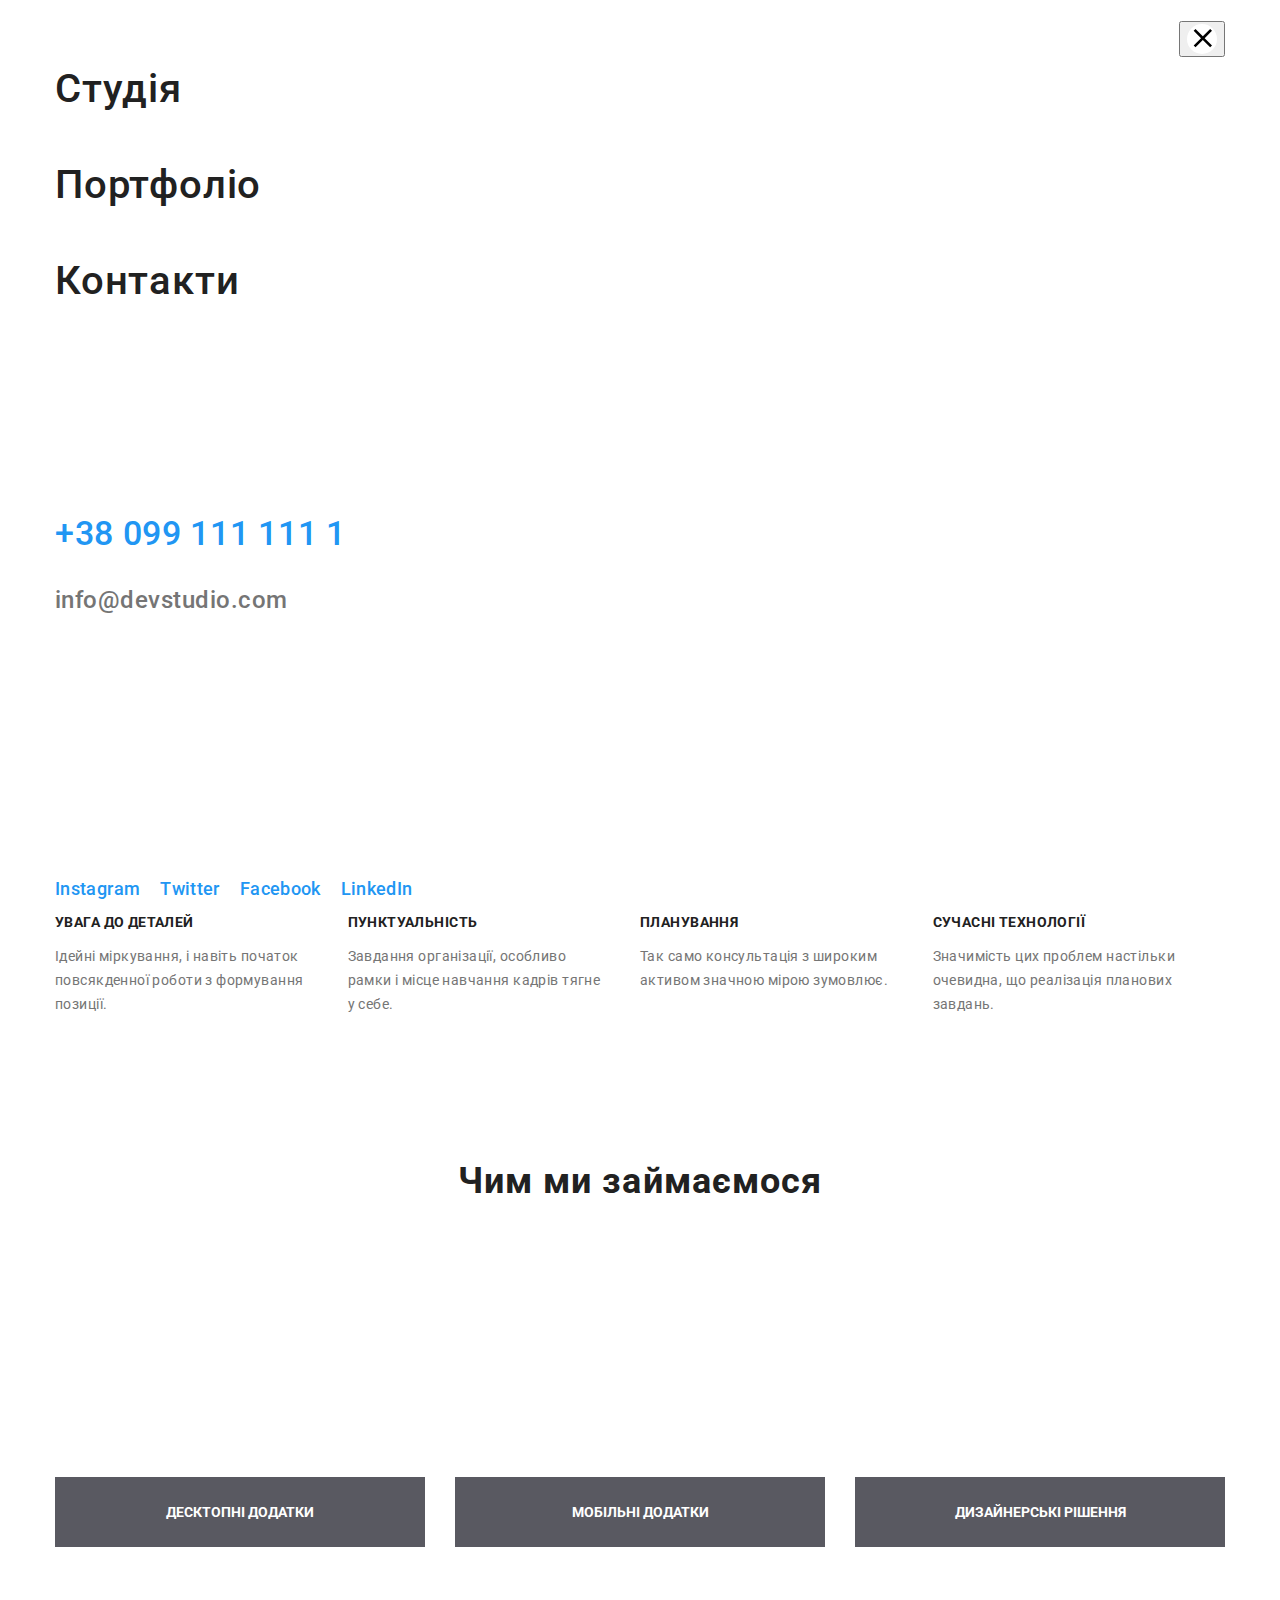
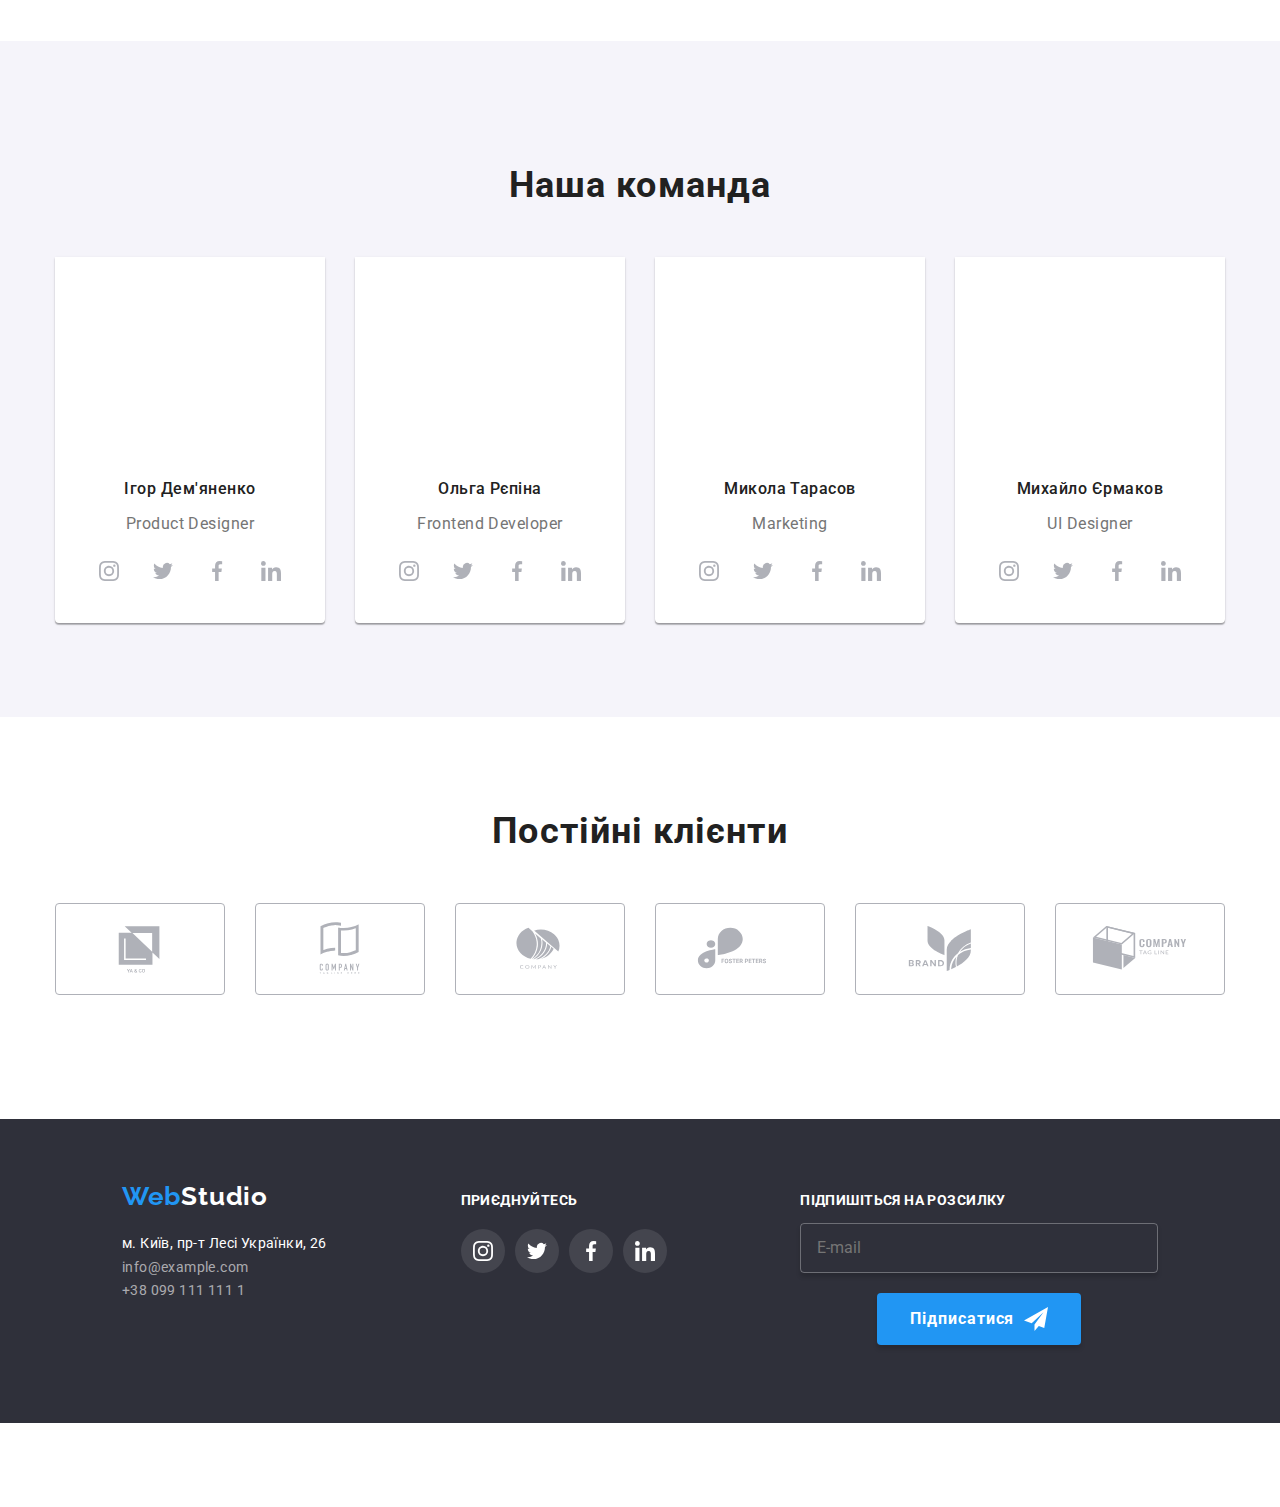
==== commit 6a721d97: "hw-8" ====
--- a/index.html
+++ b/index.html
@@ -219,30 +219,60 @@
           <h3 class="whoweare__title team-title">Чим ми займаємося</h3>
           <ul class="whoweare__list list">
             <li class="whoweare__item">
-              <img
+              <picture>
+                <source
+                srcset="./images/ab-mob-1x.jpg 1x, ./images/ab-mob-2x.jpg 2x"
+                media="(min-width:1200px)"
+                />
+                <img
+              src="./images/ab-mob-2x.jpg" alt="заняття студії"
+              width="370"
+              height="294"/>
+              </picture>
+              <!-- <img
                 src="./images/about-img-1.jpg"
                 alt="заняття студії"
                 width="370"
                 height="294"
-              />
+              /> -->
               <p class="whoweare__text">Десктопні додатки</p>
             </li>
             <li class="whoweare__item">
-              <img
+              <picture>
+                <source
+                srcset="./images/about-desktop-1x.jpg 1x, ./images/about-desktop-2x.jpg 2x"
+                media="(min-width:1200px)"
+                />
+                <img
+              src="./images/about-desktop-2x.jpg" alt="заняття"
+              width="370"
+              height="294"/>
+              </picture>
+              <!-- <img
                 src="./images/about-img-2.jpg"
                 alt="заняття студії"
                 width="370"
                 height="294"
-              />
+              /> -->
               <p class="whoweare__text">Мобільні додатки</p>
             </li>
             <li class="whoweare__item">
-              <img
+              <picture>
+                <source
+                srcset="./images/abt-desktop-1x.jpg 1x, ./images/abt-desktop-2x.jpg 2x"
+                media="(min-width:1200px)"
+                />
+                <img
+              src="./images/abt-desktop-2x.jpg" alt="заняття"
+              width="370"
+              height="294"/>
+              </picture>
+              <!-- <img
                 src="./images/about-img-3.jpg"
                 alt="заняття студії"
                 width="370"
                 height="294"
-              />
+              /> -->
               <p class="whoweare__text">Дизайнерські рішення</p>
             </li>
           </ul>
@@ -253,10 +283,28 @@
           <h2 class="team-title">Наша команда</h2>
           <ul class="teamphoto-list list">
             <li class="team-photo">
-              <img
+              <picture>
+                <source
+                srcset="./images/ihor-desktop-1x.jpg 1x, ./images/ihor-desktop-2x.jpg 2x"
+                media="(min-width:1200px)"
+                />
+                <source
+                srcset="./images/ihor-tablet-1x.jpg 1x, ./images/ihor-tablet-2x.jpg 2x"
+                media="(min-width:768px)"
+                />
+                <source
+                srcset="./images/ihor-mob-1x.jpg 1x, ./images/ihor-mob-2x.jpg 2x"
+                media="(max-width:767px)"
+                />
+                <img
+              src="./images/ihor-mob-2x.jpg" alt="ігор"
+              width="450"
+              height="294"/>
+              </picture>
+              <!-- <img
                 src="./images/ihog-img.jpg"
                 alt="ігор"
-              />
+              /> -->
               <div class="teamdiv">
                 <h3 class="team-name">Ігор Дем'яненко</h3>
                 <p class="team-position">Product Designer</p>
@@ -293,10 +341,28 @@
               </div>
             </li>
             <li class="team-photo">
-              <img
+              <picture>
+                <source
+                srcset="./images/olga-desktop-1x.jpg 1x, ./images/olga-desktop-2x.jpg 2x"
+                media="(min-width:1200px)"
+                />
+                <source
+                srcset="./images/olga-tablet-1x.jpg 1x, ./images/olga-tablet-2x.jpg 2x"
+                media="(min-width:768px)"
+                />
+                <source
+                srcset="./images/olga-mob-1x.jpg 1x, ./images/olga-mob-2x.jpg 2x"
+                media="(max-width:767px)"
+                />
+                <img
+              src="./images/olga-mob-2x.jpg" alt="ольга"
+              width="450"
+              height="294"/>
+              </picture>
+              <!-- <img
                 src="./images/olga-img.jpg"
                 alt="ольга"
-              />
+              /> -->
               <div class="teamdiv">
                 <h3 class="team-name">Ольга Рєпіна</h3>
                 <p class="team-position">Frontend Developer</p>
@@ -333,10 +399,28 @@
               </div>
             </li>
             <li class="team-photo">
-              <img
+              <picture>
+                <source
+                srcset="./images/mykola-desktop-1x.jpg 1x, ./images/mykola-desktop-2x.jpg 2x"
+                media="(min-width:1200px)"
+                />
+                <source
+                srcset="./images/mykola-tablet-1x.jpg 1x, ./images/mykola-tablet-2x.jpg 2x"
+                media="(min-width:768px)"
+                />
+                <source
+                srcset="./images/mykola-mob-1x.jpg 1x, ./images/mykola-mob-2x.jpg 2x"
+                media="(max-width:767px)"
+                />
+                <img
+              src="./images/mykola-mob-2x.jpg" alt="микола"
+              width="450"
+              height="294"/>
+              </picture>
+              <!-- <img
                 src="./images/mykola-img.jpg"
                 alt="микола"
-              />
+              /> -->
               <div class="teamdiv">
                 <h3 class="team-name">Микола Тарасов</h3>
                 <p class="team-position">Marketing</p>
@@ -373,10 +457,28 @@
               </div>
             </li>
             <li class="team-photo">
-              <img
+              <picture>
+                <source
+                srcset="./images/misha-desktop-1x.jpg 1x, ./images/misha-desktop-2x.jpg 2x"
+                media="(min-width:1200px)"
+                />
+                <source
+                srcset="./images/misha-tablet-1x.jpg 1x, ./images/misha-tablet-2x.jpg 2x"
+                media="(min-width:768px)"
+                />
+                <source
+                srcset="./images/misha-mob-1x.jpg 1x, ./images/misha-mob-2x.jpg 2x"
+                media="(max-width:767px)"
+                />
+                <img
+              src="./images/misha-mob-2x.jpg" alt="михайло"
+              width="450"
+              height="294"/>
+              </picture>
+              <!-- <img
                 src="./images/myhaylo-img.jpg"
                 alt="михайло"
-              />
+              /> -->
               <div class="teamdiv">
                 <h3 class="team-name">Михайло Єрмаков</h3>
                 <p class="team-position">UI Designer</p>
@@ -466,9 +568,9 @@
       </section>
     </main>
     <footer class="footmain">
-      <div class="container flex-footer">
+      <div class="container footmain-container">
         <div class="footmain__add">
-          <a href="WebStudio" class="header-logo web link logo">
+          <a href="WebStudio" class="footer-logo web link logo">
             <span class="web-logo">Web</span
             ><span class="studio-logofoot">Studio</span>
           </a>
@@ -530,8 +632,7 @@
           </ul>
         </div>
         <div class="form">
-          <h2 class="visually-hidden">Форма підписки</h2>
-          <h3 class="form-title">Підпишіться на розсилку</h3>
+          <p class="form-title">Підпишіться на розсилку</p>
           <form class="form-modal" autocomplete="off">
             <div class="footer-form">
               <label for="mail"></label>
--- a/css/main.min.css
+++ b/css/main.min.css
@@ -1 +1 @@
-:root{--main-black-color: #000000;--main-white-color: #ffffff;--accent-color: #2196f3;--dark-main-color: #212121;--text-color: #757575;--main-footer-color: #2f303a;--background-primary-gray: #f5f4fa;--background-primary-darck: rgba(47, 48, 58, 0.8);--logo-company-color: #afb1b8}.nav-main__link{cursor:pointer}footer{font-style:normal}img{display:block;width:100%;max-width:100%;height:auto}body{font-family:Roboto,sans-serif}.list{list-style:none}.link{text-decoration:none}.section{padding-top:94px;padding-bottom:94px}@media screen and (min-width: 480px){.section{padding-top:60px;padding-bottom:60px}}@media screen and (min-width: 768px){.section{padding-top:60px;padding-bottom:60px}}.container{width:100%;padding-left:15px;padding-right:15px;margin-left:auto;margin-right:auto}@media screen and (min-width: 480px){.container{width:480px}}@media screen and (min-width: 768px){.container{width:768px}}@media screen and (min-width: 1200px){.container{width:1200px}}.title{font-weight:500;font-size:14px;line-height:1.33;letter-spacing:.02em;color:var(--dark-main-color)}.header{padding-top:24px;padding-bottom:24px;border-bottom:1px solid #ececec}.header__container{display:-webkit-box;display:-ms-flexbox;display:flex}.logo{font-family:"Raleway";font-style:normal;font-weight:700;font-size:26px;line-height:1.2;letter-spacing:.03em}.web-logo{color:var(--accent-color)}.studio-logo{color:#000}@media screen and (max-width: 767px){.header-logo{margin:0px}}.navigation{display:none}.navigation__list{display:-webkit-box;display:-ms-flexbox;display:flex;-webkit-box-align:center;-ms-flex-align:center;align-items:center}.navigation__item:not(:last-child){margin-right:50px}.navigation__link{font-family:"Roboto";font-style:normal;font-weight:500;font-size:14px;line-height:1.4;letter-spacing:.02em;color:var(--dark-main-color);-webkit-transition:color 250ms cubic-bezier(0.4, 0, 0.2, 1);transition:color 250ms cubic-bezier(0.4, 0, 0.2, 1)}.navigation__link:hover,.navigation__link:focus{color:var(--accent-color)}.connect{display:none;margin-left:auto}.connect__item:not(:last-child){margin-right:50px}.line{position:relative;color:#2196f3}.current::after{content:"";position:relative;display:block;width:100%;height:4px;bottom:-0.5px;left:0;bottom:-29px;background-color:var(--accent-color);border:none;border-radius:2px}.connect__tell{display:-webkit-box;display:-ms-flexbox;display:flex;-webkit-box-align:center;-ms-flex-align:center;align-items:center;font-family:"Roboto";font-style:normal;font-weight:500;font-size:14px;line-height:1.4;letter-spacing:.02em;color:var(--text-color);-webkit-transition:color 250ms cubic-bezier(0.4, 0, 0.2, 1);transition:color 250ms cubic-bezier(0.4, 0, 0.2, 1)}.connect__tell:hover,.connect__tell:focus{color:#2196f3}.connect__mail{font-family:"Roboto";font-style:normal;font-weight:500;font-size:14px;line-height:16px;letter-spacing:.02em;color:var(--text-color);-webkit-transition:color 250ms cubic-bezier(0.4, 0, 0.2, 1);transition:color 250ms cubic-bezier(0.4, 0, 0.2, 1)}.connect__mail:hover,.connect__mail:focus{color:#2196f3}.connect__icon{display:-webkit-inline-box;display:-ms-inline-flexbox;display:inline-flex;fill:currentColor;margin-right:10px;-webkit-transition:color 250ms cubic-bezier(0.4, 0, 0.2, 1),fill 250ms cubic-bezier(0.4, 0, 0.2, 1);transition:color 250ms cubic-bezier(0.4, 0, 0.2, 1),fill 250ms cubic-bezier(0.4, 0, 0.2, 1)}.nav-main__mail:hover .connect__icon,.nav-main__mail:focus .connect__icon{fill:#2196f3}.menu__open__btn{margin-left:auto}.open__icon{fill:#212121;background-color:#fff;border:none}.mob__menu{position:fixed;background-color:#fff;z-index:1;top:0;left:0;width:100vw;height:100vh}.mob__menu>.container{height:100%;display:-webkit-box;display:-ms-flexbox;display:flex;-webkit-box-orient:vertical;-webkit-box-direction:normal;-ms-flex-direction:column;flex-direction:column;-webkit-box-pack:justify;-ms-flex-pack:justify;justify-content:space-between}.menu__close__btn{display:block;margin-left:auto;margin-top:21px}.close__icon{display:block;fill:currentColor;margin:auto;background:#fff;border-radius:4px;border-radius:50%}.mob__menu__item:not(:last-child){margin-bottom:32px}.mob__menu__link{font-family:"Roboto";font-style:normal;font-weight:500;font-size:40px;line-height:1.6;letter-spacing:.02em;color:#212121}.mob__connect{margin-bottom:64px}.mob__connect__item:not(:last-child){margin-bottom:32px}.mob__connect__mail{font-family:"Roboto";font-style:normal;font-weight:500;font-size:24px;line-height:1.2;letter-spacing:.02em;color:#757575}.mob__connect__tell{font-family:"Roboto";font-style:normal;font-weight:500;font-size:34px;line-height:1.2;letter-spacing:.02em;color:#2196f3}.mob__soc__list{display:-webkit-box;display:-ms-flexbox;display:flex}.mob__soc__item:not(last-child){margin-right:20px}.mob__soc__link{font-family:"Roboto";font-style:normal;font-weight:500;font-size:18px;line-height:1.2x;letter-spacing:.02em;color:#2196f3}.menu{padding-top:94px;padding-bottom:94px}.button-logo{font-family:"Roboto";font-weight:500;font-size:16px;line-height:1.6;letter-spacing:.03em;color:var(--dark-main-color);display:-webkit-box;display:-ms-flexbox;display:flex;gap:15px 8px;list-style:none;margin-bottom:50px}@media screen and (max-width: 767px){.button-logo{-ms-flex-wrap:wrap;flex-wrap:wrap;margin-bottom:40px}}@media screen and (min-width: 768px)and (max-width: 1199px){.button-logo{-ms-flex-wrap:nowrap;flex-wrap:nowrap;-webkit-box-pack:center;-ms-flex-pack:center;justify-content:center;margin-bottom:30px}}@media screen and (min-width: 1200px){.button-logo{-webkit-box-pack:center;-ms-flex-pack:center;justify-content:center;margin-bottom:50px}}.button-item{font-family:"Roboto";font-style:normal;font-weight:500;font-size:16px;line-height:1.6;letter-spacing:.03em;color:#212121;background:#f5f4fa;border-radius:4px;border:0px;-webkit-transition:color 250ms cubic-bezier(0.4, 0, 0.2, 1),background-color 250ms cubic-bezier(0.4, 0, 0.2, 1);transition:color 250ms cubic-bezier(0.4, 0, 0.2, 1),background-color 250ms cubic-bezier(0.4, 0, 0.2, 1);padding:6px 22px}.button-item:hover,.button-item:focus{color:var(--main-white-color);background-color:var(--accent-color)}.about{padding-top:94px;padding-bottom:94px}.about__box{-webkit-box-pack:center;-ms-flex-pack:center;justify-content:center;height:120px;margin-bottom:30px;border-radius:4px;background-color:var(--background-primary-gray)}.about__title{font-size:14px;line-height:1.71;letter-spacing:.03em;color:var(--text-color)}.about__pretitle{font-weight:700;font-size:14px;line-height:1.14;letter-spacing:.03em;text-transform:uppercase;color:var(--dark-main-color);margin-top:0px;margin-bottom:10px}@media screen and (min-width: 480px){.about__pretitle{text-align:center}}@media screen and (min-width: 768px){.about__pretitle{text-align:left}}.about__item{width:100%}@media screen and (min-width: 768px){.about__item{width:calc((100% - 30px)/2)}}@media screen and (min-width: 1200px){.about__item{width:calc((100% - 120px)/4)}}.about__list{display:-webkit-box;display:-ms-flexbox;display:flex;-ms-flex-wrap:wrap;flex-wrap:wrap;gap:30px}.button-one{display:-webkit-box;display:-ms-flexbox;display:flex;background-color:var(--main-footer-color);text-align:center;background-image:-webkit-gradient(linear, left top, left bottom, from(rgba(47, 48, 58, 0.4)), to(rgba(47, 48, 58, 0.4))),url(../images/background.jpg);background-image:linear-gradient(rgba(47, 48, 58, 0.4), rgba(47, 48, 58, 0.4)),url(../images/background.jpg);background-repeat:no-repeat;background-position:center;background-size:contain}@media screen and (min-width: 480px){.button-one{padding:118px 60px;background-size:cover}}@media screen and (min-width: 767px){.button-one{padding:118px 204px;background-size:cover}}@media screen and (min-width: 1200px){.button-one{padding:200px 200px}}.button-one__pretitle{font-family:"Roboto";font-style:normal;margin-bottom:30px;color:var(--main-white-color);font-weight:900;text-align:center;letter-spacing:.06em;text-transform:uppercase}@media screen and (min-width: 480px){.button-one__pretitle{line-height:1.6}}@media screen and (min-width: 768px){.button-one__pretitle{margin:0 auto;max-width:360px;font-size:26px;line-height:1.6}}@media screen and (min-width: 1200px){.button-one__pretitle{margin:0 auto;max-width:696px;font-size:44px}}.button-one__title{font-family:"Roboto";font-weight:700;font-size:16px;line-height:1.9;-webkit-box-align:center;-ms-flex-align:center;align-items:center;text-align:center;letter-spacing:.06em;color:var(--main-white-color);background-color:var(--accent-color);border:none;outline:none;-webkit-transition:color 250ms cubic-bezier(0.4, 0, 0.2, 1),background-color 250ms cubic-bezier(0.4, 0, 0.2, 1);transition:color 250ms cubic-bezier(0.4, 0, 0.2, 1),background-color 250ms cubic-bezier(0.4, 0, 0.2, 1)}@media screen and (min-width: 480px){.button-one__title{padding:10px 24px}}@media screen and (min-width: 768px){.button-one__title{padding:10px 24px}}@media screen and (min-width: 1200px){.button-one__title{padding:10px 32px}}.whoweare{display:-webkit-box;display:-ms-flexbox;display:flex;background-color:var(--main-white-color)}@media screen and (max-width: 1200px){.whoweare{display:none}}.team-title{font-weight:700;font-size:36px;line-height:1.16;text-align:center;letter-spacing:.03em;color:var(--dark-main-color)}.whoweare{padding-bottom:94px}.whoweare .team-title{-webkit-box-pack:center;-ms-flex-pack:center;justify-content:center;margin-bottom:50px;display:-webkit-box;display:-ms-flexbox;display:flex}.whoweare .whoweare__list{display:-webkit-box;display:-ms-flexbox;display:flex}.menu-logo{background:var(--accent-color)}.whoweare__item{position:relative}.whoweare__list .whoweare__item+.whoweare__item{margin-left:30px}.whoweare__text{position:absolute;bottom:0;left:0;right:0;margin:0;padding-top:27px;padding-bottom:27px;font-weight:700;font-size:14px;line-height:1.143;text-align:center;text-transform:uppercase;color:var(--main-white-color);background-color:rgba(47,48,58,.8)}.teamphoto-list{display:-webkit-box;display:-ms-flexbox;display:flex;-ms-flex-wrap:wrap;flex-wrap:wrap;gap:30px;margin-left:auto;margin-right:auto;padding:0}.team .team-title{-webkit-box-pack:center;-ms-flex-pack:center;justify-content:center;margin-bottom:50px}.team-photo{background-color:var(--main-white-color);-webkit-box-shadow:0px 1px 3px rgba(0,0,0,.12),0px 1px 1px rgba(0,0,0,.14),0px 2px 1px rgba(0,0,0,.2);box-shadow:0px 1px 3px rgba(0,0,0,.12),0px 1px 1px rgba(0,0,0,.14),0px 2px 1px rgba(0,0,0,.2);border-radius:0px 0px 4px 4px;width:100%}@media screen and (min-width: 768px){.team-photo{width:calc((100% - 30px)/2);display:-webkit-box;display:-ms-flexbox;display:flex;-webkit-box-orient:vertical;-webkit-box-direction:normal;-ms-flex-direction:column;flex-direction:column}}@media screen and (min-width: 1200px){.team-photo{width:calc((100% - 90px)/4)}}.team{padding-top:60px;padding-bottom:60px;background-color:var(--background-primary-gray)}@media screen and (min-width: 1200px){.team{padding-top:94px;padding-bottom:94px}}.teamdiv{padding-top:30px;padding-bottom:30px}.team-name{font-weight:500;font-size:16px;line-height:1.19;text-align:center;letter-spacing:.03em;color:var(--dark-main-color);margin-bottom:10px}.team-soc{display:-webkit-box;display:-ms-flexbox;display:flex;-webkit-box-pack:center;-ms-flex-pack:center;justify-content:center;gap:10px}.team-soc-link{display:-webkit-box;display:-ms-flexbox;display:flex;height:44px;width:44px;border-radius:50%;background-color:#fff;-webkit-box-align:center;-ms-flex-align:center;align-items:center;-webkit-box-pack:center;-ms-flex-pack:center;justify-content:center;-webkit-transition:fill 250ms cubic-bezier(0.4, 0, 0.2, 1),background-color 250ms cubic-bezier(0.4, 0, 0.2, 1);transition:fill 250ms cubic-bezier(0.4, 0, 0.2, 1),background-color 250ms cubic-bezier(0.4, 0, 0.2, 1)}.team-soc-link:hover,.team-soc-link:focus{background-color:var(--accent-color)}.team-soc-icon{-webkit-box-pack:center;-ms-flex-pack:center;justify-content:center;fill:#afb1b8}.team-soc-link:hover .team-soc-icon,.team-soc-link:focus .team-soc-icon{fill:#fff}.team-position{font-weight:400;font-size:16px;line-height:1.19;text-align:center;letter-spacing:.03em;margin-bottom:16px;color:var(--text-color)}.marketing-title{font-style:normal;font-weight:700;font-size:18px;line-height:2;letter-spacing:.06em;color:var(--dark-main-color)}.marketing-pre{font-weight:400;font-size:16px;line-height:1.88;letter-spacing:.03em;color:var(--text-color)}.marketing-wrap{position:relative;overflow:hidden}.marketing{display:-webkit-box;display:-ms-flexbox;display:flex;-ms-flex-wrap:wrap;flex-wrap:wrap;gap:30px;list-style:none}.marketing-item{width:100%}.marketing-item:hover,.marketing-item:focus{-webkit-box-shadow:0px 1px 3px rgba(0,0,0,.12),0px 1px 1px rgba(0,0,0,.14),0px 2px 1px rgba(0,0,0,.2);box-shadow:0px 1px 3px rgba(0,0,0,.12),0px 1px 1px rgba(0,0,0,.14),0px 2px 1px rgba(0,0,0,.2)}@media screen and (min-width: 768px){.marketing-item{-ms-flex-preferred-size:calc((100% - 30px)/2);flex-basis:calc((100% - 30px)/2)}}@media screen and (min-width: 1200px){.marketing-item{-ms-flex-preferred-size:calc((100% - 90px)/3);flex-basis:calc((100% - 90px)/3)}}.markdiv{padding:20px 24px;border-right:1px solid #eee;border-left:1px solid #eee;border-bottom:1px solid #eee}.marketing-text{position:absolute;top:0px;left:0px;font-family:"Roboto";font-style:normal;font-weight:400;font-size:18px;line-height:1.5;letter-spacing:.03em;color:var(--main-white-color);background-color:rgba(33,150,243,.9);padding:63px 27px;height:100%;-webkit-transform:translateY(100%);transform:translateY(100%);-webkit-transition:-webkit-transform 250ms linear;transition:-webkit-transform 250ms linear;transition:transform 250ms linear;transition:transform 250ms linear, -webkit-transform 250ms linear;overflow:auto}.marketing-item:hover .marketing-text{-webkit-transform:translateY(0%);transform:translateY(0%)}.clients{padding-top:60px;padding-bottom:60px}@media screen and (min-width: 1200px){.clients{padding-top:94px;padding-bottom:94px}}.clients-title{font-family:"Roboto";font-style:normal;font-weight:700;font-size:36px;line-height:1.16;text-align:center;letter-spacing:.03em;margin-top:0;margin-bottom:30px;color:#212121}@media screen and (min-width: 1200px){.clients-title{margin-bottom:50px}}@media screen and (max-width: 480px){.clients-list{display:-webkit-box;display:-ms-flexbox;display:flex;-webkit-box-orient:vertical;-webkit-box-direction:normal;-ms-flex-direction:column;flex-direction:column;-webkit-box-align:center;-ms-flex-align:center;align-items:center}}@media screen and (min-width: 481px)and (max-width: 767px){.clients-list{display:-webkit-box;display:-ms-flexbox;display:flex;-ms-flex-wrap:wrap;flex-wrap:wrap;-webkit-box-pack:justify;-ms-flex-pack:justify;justify-content:space-between}}@media screen and (min-width: 768px){.clients-list{display:-webkit-box;display:-ms-flexbox;display:flex;-ms-flex-wrap:wrap;flex-wrap:wrap;-webkit-box-pack:justify;-ms-flex-pack:justify;justify-content:space-between}}@media screen and (min-width: 1200px){.clients-list{display:-webkit-box;display:-ms-flexbox;display:flex;-webkit-box-pack:justify;-ms-flex-pack:justify;justify-content:space-between}}@media screen and (max-width: 767px){.clients-item{margin-bottom:30px}}@media screen and (min-width: 768px){.clients-item{margin-bottom:30px;width:calc((100% - 30px)/3)}}@media screen and (min-width: 1200px){.clients-item{width:calc((100% - 150px)/6)}}.clients-link{display:-webkit-box;display:-ms-flexbox;display:flex;-webkit-box-align:center;-ms-flex-align:center;align-items:center;-webkit-box-pack:center;-ms-flex-pack:center;justify-content:center;width:170px;height:90px;color:var(--logo-company-color);border:1px solid var(--logo-company-color);border-radius:4px;margin:0px;padding:16px 0px;-webkit-transition:border-color 250ms cubic-bezier(0.4, 0, 0.2, 1),fill 250ms cubic-bezier(0.4, 0, 0.2, 1);transition:border-color 250ms cubic-bezier(0.4, 0, 0.2, 1),fill 250ms cubic-bezier(0.4, 0, 0.2, 1)}.clients-link:hover,.clients-link:focus{fill:#2196f3;border-color:var(--accent-color)}@media screen and (max-width: 767px){.clients-link{width:210px;height:92px}}@media screen and (min-width: 768px){.clients-link{width:226px;height:92px}}@media screen and (min-width: 1200px){.clients-link{width:170px;height:92px}}.clients-btn{fill:var(--logo-company-color);-webkit-transition:border-color 250ms cubic-bezier(0.4, 0, 0.2, 1),fill 250ms cubic-bezier(0.4, 0, 0.2, 1);transition:border-color 250ms cubic-bezier(0.4, 0, 0.2, 1),fill 250ms cubic-bezier(0.4, 0, 0.2, 1)}.clients-link:hover .clients-btn,.clients-link:focus .clients-btn{fill:var(--accent-color)}.footmain{padding-top:60px;padding-bottom:60px;background-color:#2f303a}@media screen and (min-width: 768px){.footmain-container{display:-webkit-box;display:-ms-flexbox;display:flex;-ms-flex-wrap:wrap;flex-wrap:wrap;-webkit-box-align:baseline;-ms-flex-align:baseline;align-items:baseline;-ms-flex-pack:distribute;justify-content:space-around}}.studio-logofoot{color:var(--main-white-color)}.map-google{font-style:normal;font-weight:400;font-size:14px;line-height:1.7;letter-spacing:.03em;color:var(--main-white-color)}.web{display:inline-block;text-align:center}.footmain__add{text-align:center;margin-bottom:60px}.footmain-adress{font-family:"Roboto";font-style:normal;font-weight:400;font-size:14px;line-height:1.7;letter-spacing:.03em;color:rgba(255,255,255,.6)}.address{display:inline-block;margin-bottom:9px;text-align:center}.welcome{margin-bottom:60px}.welcome-title{display:block;margin:0;margin-bottom:20px;color:var(--main-white-color);font-weight:700;font-size:14px;line-height:1.14;letter-spacing:.03em;text-transform:uppercase;text-align:center}.team-soc-join{height:44px;width:44px;border-radius:50%;background-color:rgba(255,255,255,.1);-webkit-box-pack:center;-ms-flex-pack:center;justify-content:center;-webkit-transition:background-color 250ms cubic-bezier(0.4, 0, 0.2, 1);transition:background-color 250ms cubic-bezier(0.4, 0, 0.2, 1)}.team-soc-join:hover,.team-soc-join:focus{background-color:var(--accent-color)}.team-soc-icon1{-webkit-box-pack:center;-ms-flex-pack:center;justify-content:center;fill:#fff;-webkit-transition:background-color 250ms cubic-bezier(0.4, 0, 0.2, 1);transition:background-color 250ms cubic-bezier(0.4, 0, 0.2, 1)}.team-soc-join:hover .team-soc-icon1 .team-soc-join:focus .team-soc-icon1{fill:#fff}.footer-form__icon{display:inline-block;margin-left:10px;fill:var(--main-white-color)}.form-title{color:var(--main-white-color);font-weight:700;font-size:14px;line-height:1.14;letter-spacing:.03em;text-transform:uppercase;text-align:center}@media screen and (min-width: 768px){.form-title{-ms-flex-wrap:nowrap;flex-wrap:nowrap}}.footer-form input[type=email]{width:100%;margin-bottom:20px;height:50px;background:inherit;border:1px solid rgba(255,255,255,.3);-webkit-box-shadow:0px 4px 4px rgba(0,0,0,.15);box-shadow:0px 4px 4px rgba(0,0,0,.15);border-radius:4px;outline:none;padding:12px 16px;font-size:16px;line-height:1.87;color:rgba(255,255,255,.6)}@media screen and (min-width: 768x){.footer-form input[type=email]{display:-webkit-box;display:-ms-flexbox;display:flex;-ms-flex-wrap:wrap;flex-wrap:wrap}}@media screen and (min-width: 1200px){.footer-form input[type=email]{display:-webkit-box;display:-ms-flexbox;display:flex;-webkit-box-align:center;-ms-flex-align:center;align-items:center}}.footer-form{display:-webkit-box;display:-ms-flexbox;display:flex;width:100%;-webkit-box-pack:justify;-ms-flex-pack:justify;justify-content:space-between;-webkit-box-align:center;-ms-flex-align:center;align-items:center}.footer-form__button{border:1px solid rgba(0,0,0,0);padding:10px 32px;min-width:200px;min-height:50px;-webkit-box-shadow:0px 4px 4px rgba(0,0,0,.15);box-shadow:0px 4px 4px rgba(0,0,0,.15);border-radius:4px;cursor:pointer;color:var(--main-white-color);background-color:var(--accent-color);outline:none;font-weight:700;font-size:16px;line-height:1.87;text-decoration:none;text-align:center;letter-spacing:.06em;display:-webkit-box;display:-ms-flexbox;display:flex;-webkit-box-align:center;-ms-flex-align:center;align-items:center}.modal{position:absolute;min-height:581px;width:528px;background-color:#fff;border-radius:4px;top:50%;left:50%;-webkit-transform:translate(-50%, -50%) scale(1) rotate(0);transform:translate(-50%, -50%) scale(1) rotate(0);-webkit-transition:-webkit-transform 250ms;transition:-webkit-transform 250ms;transition:transform 250ms;transition:transform 250ms, -webkit-transform 250ms;padding:40px}.backdrop{position:fixed;top:0%;left:0%;width:100%;height:100%;color:rgba(0,0,0,.2);background:rgba(0,0,0,.2);opacity:1;-webkit-transition:opacity 250ms linear,visibility 250ms;transition:opacity 250ms linear,visibility 250ms}.is-hidden{opacity:0;visibility:hidden;pointer-events:none}.backdrop.is-hidden .modal{-webkit-transform:translate(-50%, -50%) scale(0) rotate(-180deg);transform:translate(-50%, -50%) scale(0) rotate(-180deg)}.backdrop.is-hidden .modal .modal-close{-webkit-transform:scale(1);transform:scale(1)}.close{position:absolute;top:8px;right:8px;width:30px;height:30px;cursor:pointer;color:#000;background-color:var(--main-white-color);border-radius:50%;border:none;outline:none;-webkit-box-shadow:0px 2px 1px rgba(0,0,0,.2),0px 1px 1px rgba(0,0,0,.14),0px 1px 3px rgba(0,0,0,.12);box-shadow:0px 2px 1px rgba(0,0,0,.2),0px 1px 1px rgba(0,0,0,.14),0px 1px 3px rgba(0,0,0,.12);-webkit-transform:scale(1);transform:scale(1);-webkit-transition:all 250ms cubic-bezier(0.4, 0, 0.2, 1);transition:all 250ms cubic-bezier(0.4, 0, 0.2, 1)}.close:hover,.close:focus,.close:active{fill:var(--main-white-color);border:.5px groove var(--background-primary-gray);-webkit-transition:all 250ms cubic-bezier(0.4, 0, 0.2, 1);transition:all 250ms cubic-bezier(0.4, 0, 0.2, 1)}.modal-close{display:block;fill:currentColor;margin:auto;background:#fff;border-radius:4px;border-radius:50%}.close:hover .modal-close,.close:focus .modal-close,.close:hover,.close:focus{-webkit-transform:scale(1.3);transform:scale(1.3);background-color:var(--accent-color);fill:var(--main-white-color);-webkit-transition:all 250ms cubic-bezier(0.4, 0, 0.2, 1);transition:all 250ms cubic-bezier(0.4, 0, 0.2, 1)}.input-form{width:100%;height:40px;border:1px solid rgba(33,33,33,.2);border-radius:4px;padding-left:42px;font-weight:400;font-size:12px;line-height:.8;letter-spacing:.01em;color:#757575}.input-form:focus{outline-color:#2196f3}.input-wrap{position:relative}.input-field{margin-bottom:12px}.input-field-comm{margin-bottom:30px}.input-comment{margin-bottom:20px}.form-icon{position:absolute;left:12px;top:50%;-webkit-transform:translateY(-50%);transform:translateY(-50%);display:block}.input-form:focus+.form-icon{fill:#2196f3}.error{display:none}.input-title{font-weight:400;font-size:12px;line-height:1.17;letter-spacing:.01em;color:var(--text-color);display:block;margin-bottom:4px;left:42px;-webkit-transition:all 250ms cubic-bezier(0.4, 0, 0.2, 1);transition:all 250ms cubic-bezier(0.4, 0, 0.2, 1)}.modal-text{width:100%;height:120px;border:1px solid rgba(33,33,33,.2);border-radius:4px;resize:none;padding:12px 16px;font-weight:400;font-size:12px;line-height:.8;letter-spacing:.01em;color:rgba(117,117,117,.5)}.send-btn{display:block;background:#188ce8;color:#fff;-webkit-box-shadow:0px 4px 4px rgba(0,0,0,.15);box-shadow:0px 4px 4px rgba(0,0,0,.15);border-radius:4px;border:1px solid rgba(0,0,0,0);padding:10px 52px;min-width:200px;min-height:50px;cursor:pointer;outline:none;font-weight:700;font-size:16px;line-height:1.87;text-decoration:none;letter-spacing:.06em;text-align:center;margin:0 auto}.chekbox-text{font-weight:400;font-size:14px;line-height:1.7;letter-spacing:.03em;color:var(--text-color);-webkit-box-pack:center;-ms-flex-pack:center;justify-content:center}.chekbox-text span{display:-webkit-box;display:-ms-flexbox;display:flex;width:16px;height:15px;margin-right:8px;border-radius:4px;cursor:pointer;fill:solid 212121;-webkit-transition:all 250ms cubic-bezier(0.4, 0, 0.2, 1);transition:all 250ms cubic-bezier(0.4, 0, 0.2, 1)}.input-che:checked+.chekbox-text span{background-color:var(--accent-color);border-color:rgba(0,0,0,0)}.input-che:focus+.chekbox-text span{border-color:var(--accent-color)}.icon-che{border:2px solid;border-color:var(--dark-main-color);fill:var(--main-white-color);-webkit-transition:250ms cubic-bezier(0.4, 0, 0.2, 1);transition:250ms cubic-bezier(0.4, 0, 0.2, 1)}.modal-checkbox{fill:var(--dark-main-color)}.modal-link{color:#2196f3;text-decoration:underline}.chek-link{padding-left:3px}.input-che:checked+.chekbox-text .icon-che{background-color:var(--accent-color);border:none;fill:var(--main-white-color)}.modal-title{font-weight:700;font-size:20px;line-height:1.15;text-align:center;letter-spacing:.03em;color:#212121;text-align:center;margin-bottom:12px}.visually-hidden{position:absolute;width:1px;height:1px;margin:-1px;border:0;padding:0;white-space:nowrap;-webkit-clip-path:inset(100%);clip-path:inset(100%);clip:rect(0 0 0 0);overflow:hidden}.connect__mail,.about__box,.team-soc-icon,.team-soc-join,.team-soc-icon1,.send-btn,.chekbox-text{display:-webkit-box;display:-ms-flexbox;display:flex;-webkit-box-align:center;-ms-flex-align:center;align-items:center}/*# sourceMappingURL=main.min.css.map */+:root{--main-black-color: #000000;--main-white-color: #ffffff;--accent-color: #2196f3;--dark-main-color: #212121;--text-color: #757575;--main-footer-color: #2f303a;--background-primary-gray: #f5f4fa;--background-primary-darck: rgba(47, 48, 58, 0.8);--logo-company-color: #afb1b8}ul{margin:0px;padding-left:0px;list-style:none}.nav-main__link{cursor:pointer}footer{font-style:normal}img{display:block;max-width:100%;height:auto}body{font-family:Roboto,sans-serif}.list{list-style:none}.link{text-decoration:none}.section{padding-top:94px;padding-bottom:94px}@media screen and (min-width: 480px){.section{padding-top:60px;padding-bottom:60px}}@media screen and (min-width: 768px){.section{padding-top:60px;padding-bottom:60px}}.container{width:100%;padding-left:15px;padding-right:15px;margin-left:auto;margin-right:auto}@media screen and (min-width: 480px){.container{width:480px}}@media screen and (min-width: 768px){.container{width:768px}}@media screen and (min-width: 1200px){.container{width:1200px}}.title{font-weight:500;font-size:14px;line-height:1.33;letter-spacing:.02em;color:var(--dark-main-color)}.header{padding-top:24px;padding-bottom:24px;border-bottom:1px solid #ececec}.header__container{display:-webkit-box;display:-ms-flexbox;display:flex}.logo{font-family:"Raleway";font-style:normal;font-weight:700;font-size:26px;line-height:1.2;letter-spacing:.03em}@media screen and (max-width: 767px){.logo{margin-right:15px}}.web-logo{color:var(--accent-color)}.studio-logo{color:#000}@media screen and (min-width: 1200px){.header-logo{margin-right:93px}}.navigation{display:none}@media screen and (min-width: 768px){.navigation{display:block}}@media screen and (min-width: 1200px){.navigation{display:block}}.navigation__list{display:-webkit-box;display:-ms-flexbox;display:flex;-webkit-box-align:center;-ms-flex-align:center;align-items:center}.navigation__item:not(:last-child){margin-right:50px}.navigation__link{font-family:"Roboto";font-style:normal;font-weight:500;font-size:14px;line-height:1.4;letter-spacing:.02em;color:var(--dark-main-color);-webkit-transition:color 250ms cubic-bezier(0.4, 0, 0.2, 1);transition:color 250ms cubic-bezier(0.4, 0, 0.2, 1)}.navigation__link:hover,.navigation__link:focus{color:var(--accent-color)}.connect{display:none;margin-left:auto}@media screen and (min-width: 768px){.connect{display:block}}@media screen and (min-width: 1200px){.connect{display:block;margin-left:93px}}.connect__item:not(:last-child){margin-right:50px}@media screen and (min-width: 768px){.connect__item{first-child-margin-bottom:10px}}.line{position:relative;color:#2196f3}.current::after{content:"";position:relative;display:block;width:100%;height:4px;bottom:-0.5px;left:0;bottom:-29px;background-color:var(--accent-color);border:none;border-radius:2px}.connect__tell{display:-webkit-box;display:-ms-flexbox;display:flex;-webkit-box-align:center;-ms-flex-align:center;align-items:center;font-family:"Roboto";font-style:normal;font-weight:500;font-size:14px;line-height:1.4;letter-spacing:.02em;color:var(--text-color);-webkit-transition:color 250ms cubic-bezier(0.4, 0, 0.2, 1);transition:color 250ms cubic-bezier(0.4, 0, 0.2, 1)}.connect__tell:hover,.connect__tell:focus{color:#2196f3}@media screen and (min-width: 768px){.connect__tell{display:-webkit-box;display:-ms-flexbox;display:flex;-webkit-box-align:center;-ms-flex-align:center;align-items:center}}.connect__mail{font-family:"Roboto";font-style:normal;font-weight:500;font-size:14px;line-height:16px;letter-spacing:.02em;color:var(--text-color);-webkit-transition:color 250ms cubic-bezier(0.4, 0, 0.2, 1);transition:color 250ms cubic-bezier(0.4, 0, 0.2, 1);-webkit-box-align:center;-ms-flex-align:center;align-items:center}.connect__mail:hover,.connect__mail:focus{color:#2196f3}@media screen and (min-width: 768px){.connect__mail{display:-webkit-box;display:-ms-flexbox;display:flex}}.connect__icon{display:-webkit-inline-box;display:-ms-inline-flexbox;display:inline-flex;fill:currentColor;margin-right:10px;-webkit-transition:color 250ms cubic-bezier(0.4, 0, 0.2, 1),fill 250ms cubic-bezier(0.4, 0, 0.2, 1);transition:color 250ms cubic-bezier(0.4, 0, 0.2, 1),fill 250ms cubic-bezier(0.4, 0, 0.2, 1)}.nav-main__mail:hover .connect__icon,.nav-main__mail:focus .connect__icon{fill:#2196f3}.menu__open__btn{display:-webkit-box;display:-ms-flexbox;display:flex;position:relative;padding:0;margin-left:auto}@media screen and (min-width: 768px){.menu__open__btn{display:none}}.open__icon{fill:#212121;background-color:#fff;border:none}.mob__menu{display:-webkit-box;display:-ms-flexbox;display:flex;position:absolute;background-color:#fff;z-index:1;top:0;left:0;width:100vw;height:100vh}.mob__menu>.container{height:100%;display:-webkit-box;display:-ms-flexbox;display:flex;-webkit-box-orient:vertical;-webkit-box-direction:normal;-ms-flex-direction:column;flex-direction:column;-webkit-box-pack:justify;-ms-flex-pack:justify;justify-content:space-between}.menu__close__btn{display:block;margin-left:auto;margin-top:21px}.close__icon{display:block;fill:currentColor;margin:auto;background:#fff;border-radius:4px;border-radius:50%}.mob__menu__item:not(:last-child){margin-bottom:32px}.mob__menu__link{font-family:"Roboto";font-style:normal;font-weight:500;font-size:40px;line-height:1.6;letter-spacing:.02em;color:#212121}.mob__connect{margin-bottom:64px}.mob__connect__item:not(:last-child){margin-bottom:32px}.mob__connect__mail{font-family:"Roboto";font-style:normal;font-weight:500;font-size:24px;line-height:1.2;letter-spacing:.02em;color:#757575}.mob__connect__tell{font-family:"Roboto";font-style:normal;font-weight:500;font-size:34px;line-height:1.2;letter-spacing:.02em;color:#2196f3}.mob__soc__list{display:-webkit-box;display:-ms-flexbox;display:flex}.mob__soc__item:not(last-child){margin-right:20px}.mob__soc__link{font-family:"Roboto";font-style:normal;font-weight:500;font-size:18px;line-height:1.2x;letter-spacing:.02em;color:#2196f3}.menu{padding-top:94px;padding-bottom:94px}.button-logo{font-family:"Roboto";font-weight:500;font-size:16px;line-height:1.6;letter-spacing:.03em;color:var(--dark-main-color);display:-webkit-box;display:-ms-flexbox;display:flex;gap:15px 8px;list-style:none;margin-bottom:50px}@media screen and (max-width: 767px){.button-logo{-ms-flex-wrap:wrap;flex-wrap:wrap;margin-bottom:40px}}@media screen and (min-width: 768px)and (max-width: 1199px){.button-logo{-ms-flex-wrap:nowrap;flex-wrap:nowrap;-webkit-box-pack:center;-ms-flex-pack:center;justify-content:center;margin-bottom:30px}}@media screen and (min-width: 1200px){.button-logo{-webkit-box-pack:center;-ms-flex-pack:center;justify-content:center;margin-bottom:50px}}.button-item{font-family:"Roboto";font-style:normal;font-weight:500;font-size:16px;line-height:1.6;letter-spacing:.03em;color:#212121;background:#f5f4fa;border-radius:4px;border:0px;-webkit-transition:color 250ms cubic-bezier(0.4, 0, 0.2, 1),background-color 250ms cubic-bezier(0.4, 0, 0.2, 1);transition:color 250ms cubic-bezier(0.4, 0, 0.2, 1),background-color 250ms cubic-bezier(0.4, 0, 0.2, 1);padding:6px 22px}.button-item:hover,.button-item:focus{color:var(--main-white-color);background-color:var(--accent-color)}.about{padding-top:94px;padding-bottom:94px}.about__box{-webkit-box-pack:center;-ms-flex-pack:center;justify-content:center;height:120px;margin-bottom:30px;border-radius:4px;background-color:var(--background-primary-gray)}.about__title{font-size:14px;line-height:1.71;letter-spacing:.03em;color:var(--text-color)}.about__pretitle{font-weight:700;font-size:14px;line-height:1.14;letter-spacing:.03em;text-transform:uppercase;color:var(--dark-main-color);margin-top:0px;margin-bottom:10px}@media screen and (min-width: 480px){.about__pretitle{text-align:center}}@media screen and (min-width: 768px){.about__pretitle{text-align:left}}.about__item{width:100%}@media screen and (min-width: 768px){.about__item{width:calc((100% - 30px)/2)}}@media screen and (min-width: 1200px){.about__item{width:calc((100% - 120px)/4)}}.about__list{display:-webkit-box;display:-ms-flexbox;display:flex;-ms-flex-wrap:wrap;flex-wrap:wrap;gap:30px}.button-one{display:-webkit-box;display:-ms-flexbox;display:flex;background-color:var(--main-footer-color);text-align:center;background-image:-webkit-gradient(linear, left top, left bottom, from(rgba(47, 48, 58, 0.4)), to(rgba(47, 48, 58, 0.4))),url(../images/background.jpg);background-image:linear-gradient(rgba(47, 48, 58, 0.4), rgba(47, 48, 58, 0.4)),url(../images/background.jpg);background-repeat:no-repeat;background-position:center;background-size:contain}@media screen and (min-width: 480px){.button-one{padding:118px 60px;background-size:cover}}@media screen and (min-width: 767px){.button-one{padding:118px 204px;background-size:cover}}@media screen and (min-width: 1200px){.button-one{padding:200px 200px}}@media(min-device-pixel-ratio: 2),(-webkit-min-device-pixel-ratio: 2),(min-resolution: 192dpi),(min-resolution: 2dppx){.button-one{background-image:-webkit-gradient(linear, left top, left bottom, from(rgba(47, 48, 58, 0.4)), to(rgba(47, 48, 58, 0.4))),url(../images/header-mob-2x.jpg);background-image:linear-gradient(rgba(47, 48, 58, 0.4), rgba(47, 48, 58, 0.4)),url(../images/header-mob-2x.jpg)}}@media screen and (min-width: 768px){.button-one{background-image:-webkit-gradient(linear, left top, left bottom, from(rgba(47, 48, 58, 0.4)), to(rgba(47, 48, 58, 0.4))),url(../images/background.jpg);background-image:linear-gradient(rgba(47, 48, 58, 0.4), rgba(47, 48, 58, 0.4)),url(../images/background.jpg)}}@media screen and (min-width: 768px)and (min-device-pixel-ratio: 2),screen and (min-width: 768px)and (-webkit-min-device-pixel-ratio: 2),screen and (min-width: 768px)and (min-resolution: 192dpi),screen and (min-width: 768px)and (min-resolution: 2dppx){.button-one{background-image:-webkit-gradient(linear, left top, left bottom, from(rgba(47, 48, 58, 0.4)), to(rgba(47, 48, 58, 0.4))),url(../images/header-tablet-2x.jpg);background-image:linear-gradient(rgba(47, 48, 58, 0.4), rgba(47, 48, 58, 0.4)),url(../images/header-tablet-2x.jpg)}}@media screen and (min-width: 1200px){.button-one{background-image:-webkit-gradient(linear, left top, left bottom, from(rgba(47, 48, 58, 0.4)), to(rgba(47, 48, 58, 0.4))),url(../images/background.jpg);background-image:linear-gradient(rgba(47, 48, 58, 0.4), rgba(47, 48, 58, 0.4)),url(../images/background.jpg)}}@media screen and (min-width: 1200px)and (min-device-pixel-ratio: 2),screen and (min-width: 1200px)and (-webkit-min-device-pixel-ratio: 2),screen and (min-width: 1200px)and (min-resolution: 192dpi),screen and (min-width: 1200px)and (min-resolution: 2dppx){.button-one{background-image:-webkit-gradient(linear, left top, left bottom, from(rgba(47, 48, 58, 0.4)), to(rgba(47, 48, 58, 0.4))),url(../images/header-desktop-2x.jpg);background-image:linear-gradient(rgba(47, 48, 58, 0.4), rgba(47, 48, 58, 0.4)),url(../images/header-desktop-2x.jpg)}}.button-one__pretitle{font-family:"Roboto";font-style:normal;margin-bottom:30px;color:var(--main-white-color);font-weight:900;text-align:center;letter-spacing:.06em;text-transform:uppercase}@media screen and (min-width: 480px){.button-one__pretitle{line-height:1.6}}@media screen and (min-width: 768px){.button-one__pretitle{margin:0 auto;max-width:360px;font-size:26px;line-height:1.6}}@media screen and (min-width: 1200px){.button-one__pretitle{margin:0 auto;max-width:696px;font-size:44px}}.button-one__title{font-family:"Roboto";font-weight:700;font-size:16px;line-height:1.9;-webkit-box-align:center;-ms-flex-align:center;align-items:center;text-align:center;letter-spacing:.06em;color:var(--main-white-color);background-color:var(--accent-color);border:none;outline:none;-webkit-transition:color 250ms cubic-bezier(0.4, 0, 0.2, 1),background-color 250ms cubic-bezier(0.4, 0, 0.2, 1);transition:color 250ms cubic-bezier(0.4, 0, 0.2, 1),background-color 250ms cubic-bezier(0.4, 0, 0.2, 1)}@media screen and (min-width: 480px){.button-one__title{padding:10px 24px}}@media screen and (min-width: 768px){.button-one__title{padding:10px 24px}}@media screen and (min-width: 1200px){.button-one__title{padding:10px 32px}}.whoweare{display:-webkit-box;display:-ms-flexbox;display:flex;background-color:var(--main-white-color)}@media screen and (max-width: 1200px){.whoweare{display:none}}.team-title{font-weight:700;font-size:36px;line-height:1.16;text-align:center;letter-spacing:.03em;color:var(--dark-main-color)}.whoweare{padding-bottom:94px}.whoweare .team-title{-webkit-box-pack:center;-ms-flex-pack:center;justify-content:center;margin-bottom:50px;display:-webkit-box;display:-ms-flexbox;display:flex}.whoweare .whoweare__list{display:-webkit-box;display:-ms-flexbox;display:flex}.menu-logo{background:var(--accent-color)}.whoweare__item{position:relative}.whoweare__list .whoweare__item+.whoweare__item{margin-left:30px}.whoweare__text{position:absolute;bottom:0;left:0;right:0;margin:0;padding-top:27px;padding-bottom:27px;font-weight:700;font-size:14px;line-height:1.143;text-align:center;text-transform:uppercase;color:var(--main-white-color);background-color:rgba(47,48,58,.8)}.teamphoto-list{display:-webkit-box;display:-ms-flexbox;display:flex;-ms-flex-wrap:wrap;flex-wrap:wrap;gap:30px;margin-left:auto;margin-right:auto;padding:0}.team .team-title{-webkit-box-pack:center;-ms-flex-pack:center;justify-content:center;margin-bottom:50px}.team-photo{background-color:var(--main-white-color);-webkit-box-shadow:0px 1px 3px rgba(0,0,0,.12),0px 1px 1px rgba(0,0,0,.14),0px 2px 1px rgba(0,0,0,.2);box-shadow:0px 1px 3px rgba(0,0,0,.12),0px 1px 1px rgba(0,0,0,.14),0px 2px 1px rgba(0,0,0,.2);border-radius:0px 0px 4px 4px;width:100%}@media screen and (min-width: 768px){.team-photo{width:calc((100% - 30px)/2);display:-webkit-box;display:-ms-flexbox;display:flex;-webkit-box-orient:vertical;-webkit-box-direction:normal;-ms-flex-direction:column;flex-direction:column}}@media screen and (min-width: 1200px){.team-photo{width:calc((100% - 90px)/4)}}.team{padding-top:60px;padding-bottom:60px;background-color:var(--background-primary-gray)}@media screen and (min-width: 1200px){.team{padding-top:94px;padding-bottom:94px}}.teamdiv{padding-top:30px;padding-bottom:30px}.team-name{font-weight:500;font-size:16px;line-height:1.19;text-align:center;letter-spacing:.03em;color:var(--dark-main-color);margin-bottom:10px}.team-soc{display:-webkit-box;display:-ms-flexbox;display:flex;-webkit-box-pack:center;-ms-flex-pack:center;justify-content:center;gap:10px}.team-soc-link{display:-webkit-box;display:-ms-flexbox;display:flex;height:44px;width:44px;border-radius:50%;background-color:#fff;-webkit-box-align:center;-ms-flex-align:center;align-items:center;-webkit-box-pack:center;-ms-flex-pack:center;justify-content:center;-webkit-transition:fill 250ms cubic-bezier(0.4, 0, 0.2, 1),background-color 250ms cubic-bezier(0.4, 0, 0.2, 1);transition:fill 250ms cubic-bezier(0.4, 0, 0.2, 1),background-color 250ms cubic-bezier(0.4, 0, 0.2, 1)}.team-soc-link:hover,.team-soc-link:focus{background-color:var(--accent-color)}.team-soc-icon{-webkit-box-pack:center;-ms-flex-pack:center;justify-content:center;fill:#afb1b8}.team-soc-link:hover .team-soc-icon,.team-soc-link:focus .team-soc-icon{fill:#fff}.team-position{font-weight:400;font-size:16px;line-height:1.19;text-align:center;letter-spacing:.03em;margin-bottom:16px;color:var(--text-color)}.marketing-title{font-style:normal;font-weight:700;font-size:18px;line-height:2;letter-spacing:.06em;color:var(--dark-main-color)}.marketing-pre{font-weight:400;font-size:16px;line-height:1.88;letter-spacing:.03em;color:var(--text-color)}.marketing-wrap{position:relative;overflow:hidden}.marketing{display:-webkit-box;display:-ms-flexbox;display:flex;-ms-flex-wrap:wrap;flex-wrap:wrap;gap:30px;list-style:none}.marketing-item{width:100%}.marketing-item:hover,.marketing-item:focus{-webkit-box-shadow:0px 1px 3px rgba(0,0,0,.12),0px 1px 1px rgba(0,0,0,.14),0px 2px 1px rgba(0,0,0,.2);box-shadow:0px 1px 3px rgba(0,0,0,.12),0px 1px 1px rgba(0,0,0,.14),0px 2px 1px rgba(0,0,0,.2)}@media screen and (min-width: 768px){.marketing-item{-ms-flex-preferred-size:calc((100% - 30px)/2);flex-basis:calc((100% - 30px)/2)}}@media screen and (min-width: 1200px){.marketing-item{-ms-flex-preferred-size:calc((100% - 90px)/3);flex-basis:calc((100% - 90px)/3)}}.markdiv{padding:20px 24px;border-right:1px solid #eee;border-left:1px solid #eee;border-bottom:1px solid #eee}.marketing-text{position:absolute;top:0px;left:0px;font-family:"Roboto";font-style:normal;font-weight:400;font-size:18px;line-height:1.5;letter-spacing:.03em;color:var(--main-white-color);background-color:rgba(33,150,243,.9);padding:63px 27px;height:100%;-webkit-transform:translateY(100%);transform:translateY(100%);-webkit-transition:-webkit-transform 250ms linear;transition:-webkit-transform 250ms linear;transition:transform 250ms linear;transition:transform 250ms linear, -webkit-transform 250ms linear;overflow:auto}.marketing-item:hover .marketing-text{-webkit-transform:translateY(0%);transform:translateY(0%)}.clients{padding-top:60px;padding-bottom:60px}@media screen and (min-width: 1200px){.clients{padding-top:94px;padding-bottom:94px}}.clients-title{font-family:"Roboto";font-style:normal;font-weight:700;font-size:36px;line-height:1.16;text-align:center;letter-spacing:.03em;margin-top:0;margin-bottom:30px;color:#212121}@media screen and (min-width: 1200px){.clients-title{margin-bottom:50px}}@media screen and (max-width: 480px){.clients-list{display:-webkit-box;display:-ms-flexbox;display:flex;-webkit-box-orient:vertical;-webkit-box-direction:normal;-ms-flex-direction:column;flex-direction:column;-webkit-box-align:center;-ms-flex-align:center;align-items:center}}@media screen and (min-width: 481px)and (max-width: 767px){.clients-list{display:-webkit-box;display:-ms-flexbox;display:flex;-ms-flex-wrap:wrap;flex-wrap:wrap;-webkit-box-pack:justify;-ms-flex-pack:justify;justify-content:space-between}}@media screen and (min-width: 768px){.clients-list{display:-webkit-box;display:-ms-flexbox;display:flex;-ms-flex-wrap:wrap;flex-wrap:wrap;-webkit-box-pack:justify;-ms-flex-pack:justify;justify-content:space-between}}@media screen and (min-width: 1200px){.clients-list{display:-webkit-box;display:-ms-flexbox;display:flex;-webkit-box-pack:justify;-ms-flex-pack:justify;justify-content:space-between}}@media screen and (max-width: 767px){.clients-item{margin-bottom:30px}}@media screen and (min-width: 768px){.clients-item{margin-bottom:30px;width:calc((100% - 30px)/3)}}@media screen and (min-width: 1200px){.clients-item{width:calc((100% - 150px)/6)}}.clients-link{display:-webkit-box;display:-ms-flexbox;display:flex;-webkit-box-align:center;-ms-flex-align:center;align-items:center;-webkit-box-pack:center;-ms-flex-pack:center;justify-content:center;width:170px;height:90px;color:var(--logo-company-color);border:1px solid var(--logo-company-color);border-radius:4px;margin:0px;padding:16px 0px;-webkit-transition:border-color 250ms cubic-bezier(0.4, 0, 0.2, 1),fill 250ms cubic-bezier(0.4, 0, 0.2, 1);transition:border-color 250ms cubic-bezier(0.4, 0, 0.2, 1),fill 250ms cubic-bezier(0.4, 0, 0.2, 1)}.clients-link:hover,.clients-link:focus{fill:#2196f3;border-color:var(--accent-color)}@media screen and (max-width: 767px){.clients-link{width:210px;height:92px}}@media screen and (min-width: 768px){.clients-link{width:226px;height:92px}}@media screen and (min-width: 1200px){.clients-link{width:170px;height:92px}}.clients-btn{fill:var(--logo-company-color);-webkit-transition:border-color 250ms cubic-bezier(0.4, 0, 0.2, 1),fill 250ms cubic-bezier(0.4, 0, 0.2, 1);transition:border-color 250ms cubic-bezier(0.4, 0, 0.2, 1),fill 250ms cubic-bezier(0.4, 0, 0.2, 1)}.clients-link:hover .clients-btn,.clients-link:focus .clients-btn{fill:var(--accent-color)}.footmain{padding-top:60px;padding-bottom:60px;background-color:#2f303a}@media screen and (min-width: 768px){.footmain-container{display:-webkit-box;display:-ms-flexbox;display:flex;-ms-flex-wrap:wrap;flex-wrap:wrap;-webkit-box-align:baseline;-ms-flex-align:baseline;align-items:baseline;-ms-flex-pack:distribute;justify-content:space-around}}@media screen and (min-width: 1200px){.footmain-container{display:-webkit-box;display:-ms-flexbox;display:flex;-ms-flex-wrap:wrap;flex-wrap:wrap;-webkit-box-align:baseline;-ms-flex-align:baseline;align-items:baseline}}.studio-logofoot{color:var(--main-white-color)}.footer-logo{margin-bottom:20px}@media screen and (max-width: 767px){.footer-logo{margin:0px}}.map-google{font-style:normal;font-weight:400;font-size:14px;line-height:1.7;letter-spacing:.03em;color:var(--main-white-color)}.web{display:inline-block;text-align:center}.footmain__add{text-align:center;margin-bottom:60px}@media screen and (min-width: 1200px){.footmain__add{margin-bottom:60px;text-align:left}}.footmain-adress{font-family:"Roboto";font-style:normal;font-weight:400;font-size:14px;line-height:1.7;letter-spacing:.03em;color:rgba(255,255,255,.6)}.address{display:inline-block;margin-bottom:9px;text-align:center}.welcome{margin-bottom:60px}.welcome-title{display:block;margin:0;margin-bottom:20px;color:var(--main-white-color);font-weight:700;font-size:14px;line-height:1.14;letter-spacing:.03em;text-transform:uppercase;text-align:center}@media screen and (min-width: 1200px){.welcome-title{text-align:left}}.team-soc-join{height:44px;width:44px;border-radius:50%;background-color:rgba(255,255,255,.1);-webkit-box-pack:center;-ms-flex-pack:center;justify-content:center;-webkit-transition:background-color 250ms cubic-bezier(0.4, 0, 0.2, 1);transition:background-color 250ms cubic-bezier(0.4, 0, 0.2, 1)}.team-soc-join:hover,.team-soc-join:focus{background-color:var(--accent-color)}.team-soc-icon1{-webkit-box-pack:center;-ms-flex-pack:center;justify-content:center;fill:#fff;-webkit-transition:background-color 250ms cubic-bezier(0.4, 0, 0.2, 1);transition:background-color 250ms cubic-bezier(0.4, 0, 0.2, 1)}.team-soc-join:hover .team-soc-icon1 .team-soc-join:focus .team-soc-icon1{fill:#fff}.footer-form__icon{display:inline-block;margin-left:10px;fill:var(--main-white-color)}.form-title{color:var(--main-white-color);font-weight:700;font-size:14px;line-height:1.14;letter-spacing:.03em;text-transform:uppercase;text-align:center}@media screen and (min-width: 768px){.form-title{-ms-flex-wrap:nowrap;flex-wrap:nowrap}}@media screen and (min-width: 1200px){.form-title{text-align:left}}.footer-form input[type=email]{width:100%;margin-bottom:20px;height:50px;background:inherit;border:1px solid rgba(255,255,255,.3);-webkit-box-shadow:0px 4px 4px rgba(0,0,0,.15);box-shadow:0px 4px 4px rgba(0,0,0,.15);border-radius:4px;outline:none;padding:12px 16px;font-size:16px;line-height:1.87;color:rgba(255,255,255,.6);width:450px}@media screen and (min-width: 768x){.footer-form input[type=email]{display:-webkit-box;display:-ms-flexbox;display:flex;-ms-flex-wrap:wrap;flex-wrap:wrap}}@media screen and (min-width: 1200px){.footer-form input[type=email]{display:-webkit-box;display:-ms-flexbox;display:flex;width:358px}}.footer-form__button{border:1px solid rgba(0,0,0,0);padding:10px 32px;min-width:200px;min-height:50px;-webkit-box-shadow:0px 4px 4px rgba(0,0,0,.15);box-shadow:0px 4px 4px rgba(0,0,0,.15);border-radius:4px;cursor:pointer;color:var(--main-white-color);background-color:var(--accent-color);outline:none;font-weight:700;font-size:16px;line-height:1.87;text-decoration:none;text-align:center;letter-spacing:.06em;display:-webkit-box;display:-ms-flexbox;display:flex;-webkit-box-align:center;-ms-flex-align:center;align-items:center;margin-left:auto;margin-right:auto}.modal{position:absolute;min-height:581px;width:528px;background-color:#fff;border-radius:4px;top:50%;left:50%;-webkit-transform:translate(-50%, -50%) scale(1) rotate(0);transform:translate(-50%, -50%) scale(1) rotate(0);-webkit-transition:-webkit-transform 250ms;transition:-webkit-transform 250ms;transition:transform 250ms;transition:transform 250ms, -webkit-transform 250ms;padding:40px}.backdrop{position:fixed;top:0%;left:0%;width:100%;height:100%;color:rgba(0,0,0,.2);background:rgba(0,0,0,.2);opacity:1;-webkit-transition:opacity 250ms linear,visibility 250ms;transition:opacity 250ms linear,visibility 250ms}.is-hidden{opacity:0;visibility:hidden;pointer-events:none}.backdrop.is-hidden .modal{-webkit-transform:translate(-50%, -50%) scale(0) rotate(-180deg);transform:translate(-50%, -50%) scale(0) rotate(-180deg)}.backdrop.is-hidden .modal .modal-close{-webkit-transform:scale(1);transform:scale(1)}.close{position:absolute;top:8px;right:8px;width:30px;height:30px;cursor:pointer;color:#000;background-color:var(--main-white-color);border-radius:50%;border:none;outline:none;-webkit-box-shadow:0px 2px 1px rgba(0,0,0,.2),0px 1px 1px rgba(0,0,0,.14),0px 1px 3px rgba(0,0,0,.12);box-shadow:0px 2px 1px rgba(0,0,0,.2),0px 1px 1px rgba(0,0,0,.14),0px 1px 3px rgba(0,0,0,.12);-webkit-transform:scale(1);transform:scale(1);-webkit-transition:all 250ms cubic-bezier(0.4, 0, 0.2, 1);transition:all 250ms cubic-bezier(0.4, 0, 0.2, 1)}.close:hover,.close:focus,.close:active{fill:var(--main-white-color);border:.5px groove var(--background-primary-gray);-webkit-transition:all 250ms cubic-bezier(0.4, 0, 0.2, 1);transition:all 250ms cubic-bezier(0.4, 0, 0.2, 1)}.modal-close{display:block;fill:currentColor;margin:auto;background:#fff;border-radius:4px;border-radius:50%}.close:hover .modal-close,.close:focus .modal-close,.close:hover,.close:focus{-webkit-transform:scale(1.3);transform:scale(1.3);background-color:var(--accent-color);fill:var(--main-white-color);-webkit-transition:all 250ms cubic-bezier(0.4, 0, 0.2, 1);transition:all 250ms cubic-bezier(0.4, 0, 0.2, 1)}.input-form{width:100%;height:40px;border:1px solid rgba(33,33,33,.2);border-radius:4px;padding-left:42px;font-weight:400;font-size:12px;line-height:.8;letter-spacing:.01em;color:#757575}.input-form:focus{outline-color:#2196f3}.input-wrap{position:relative}.input-field{margin-bottom:12px}.input-field-comm{margin-bottom:30px}.input-comment{margin-bottom:20px}.form-icon{position:absolute;left:12px;top:50%;-webkit-transform:translateY(-50%);transform:translateY(-50%);display:block}.input-form:focus+.form-icon{fill:#2196f3}.error{display:none}.input-title{font-weight:400;font-size:12px;line-height:1.17;letter-spacing:.01em;color:var(--text-color);display:block;margin-bottom:4px;left:42px;-webkit-transition:all 250ms cubic-bezier(0.4, 0, 0.2, 1);transition:all 250ms cubic-bezier(0.4, 0, 0.2, 1)}.modal-text{width:100%;height:120px;border:1px solid rgba(33,33,33,.2);border-radius:4px;resize:none;padding:12px 16px;font-weight:400;font-size:12px;line-height:.8;letter-spacing:.01em;color:rgba(117,117,117,.5)}.send-btn{display:block;background:#188ce8;color:#fff;-webkit-box-shadow:0px 4px 4px rgba(0,0,0,.15);box-shadow:0px 4px 4px rgba(0,0,0,.15);border-radius:4px;border:1px solid rgba(0,0,0,0);padding:10px 52px;min-width:200px;min-height:50px;cursor:pointer;outline:none;font-weight:700;font-size:16px;line-height:1.87;text-decoration:none;letter-spacing:.06em;text-align:center;margin:0 auto}.chekbox-text{font-weight:400;font-size:14px;line-height:1.7;letter-spacing:.03em;color:var(--text-color);-webkit-box-pack:center;-ms-flex-pack:center;justify-content:center}.chekbox-text span{display:-webkit-box;display:-ms-flexbox;display:flex;width:16px;height:15px;margin-right:8px;border-radius:4px;cursor:pointer;fill:solid 212121;-webkit-transition:all 250ms cubic-bezier(0.4, 0, 0.2, 1);transition:all 250ms cubic-bezier(0.4, 0, 0.2, 1)}.input-che:checked+.chekbox-text span{background-color:var(--accent-color);border-color:rgba(0,0,0,0)}.input-che:focus+.chekbox-text span{border-color:var(--accent-color)}.icon-che{border:2px solid;border-color:var(--dark-main-color);fill:var(--main-white-color);-webkit-transition:250ms cubic-bezier(0.4, 0, 0.2, 1);transition:250ms cubic-bezier(0.4, 0, 0.2, 1)}.modal-checkbox{fill:var(--dark-main-color)}.modal-link{color:#2196f3;text-decoration:underline}.chek-link{padding-left:3px}.input-che:checked+.chekbox-text .icon-che{background-color:var(--accent-color);border:none;fill:var(--main-white-color)}.modal-title{font-weight:700;font-size:20px;line-height:1.15;text-align:center;letter-spacing:.03em;color:#212121;text-align:center;margin-bottom:12px}.visually-hidden{position:absolute;width:1px;height:1px;margin:-1px;border:0;padding:0;white-space:nowrap;-webkit-clip-path:inset(100%);clip-path:inset(100%);clip:rect(0 0 0 0);overflow:hidden}.connect__mail,.about__box,.team-soc-icon,.team-soc-join,.team-soc-icon1,.send-btn,.chekbox-text{display:-webkit-box;display:-ms-flexbox;display:flex;-webkit-box-align:center;-ms-flex-align:center;align-items:center}/*# sourceMappingURL=main.min.css.map */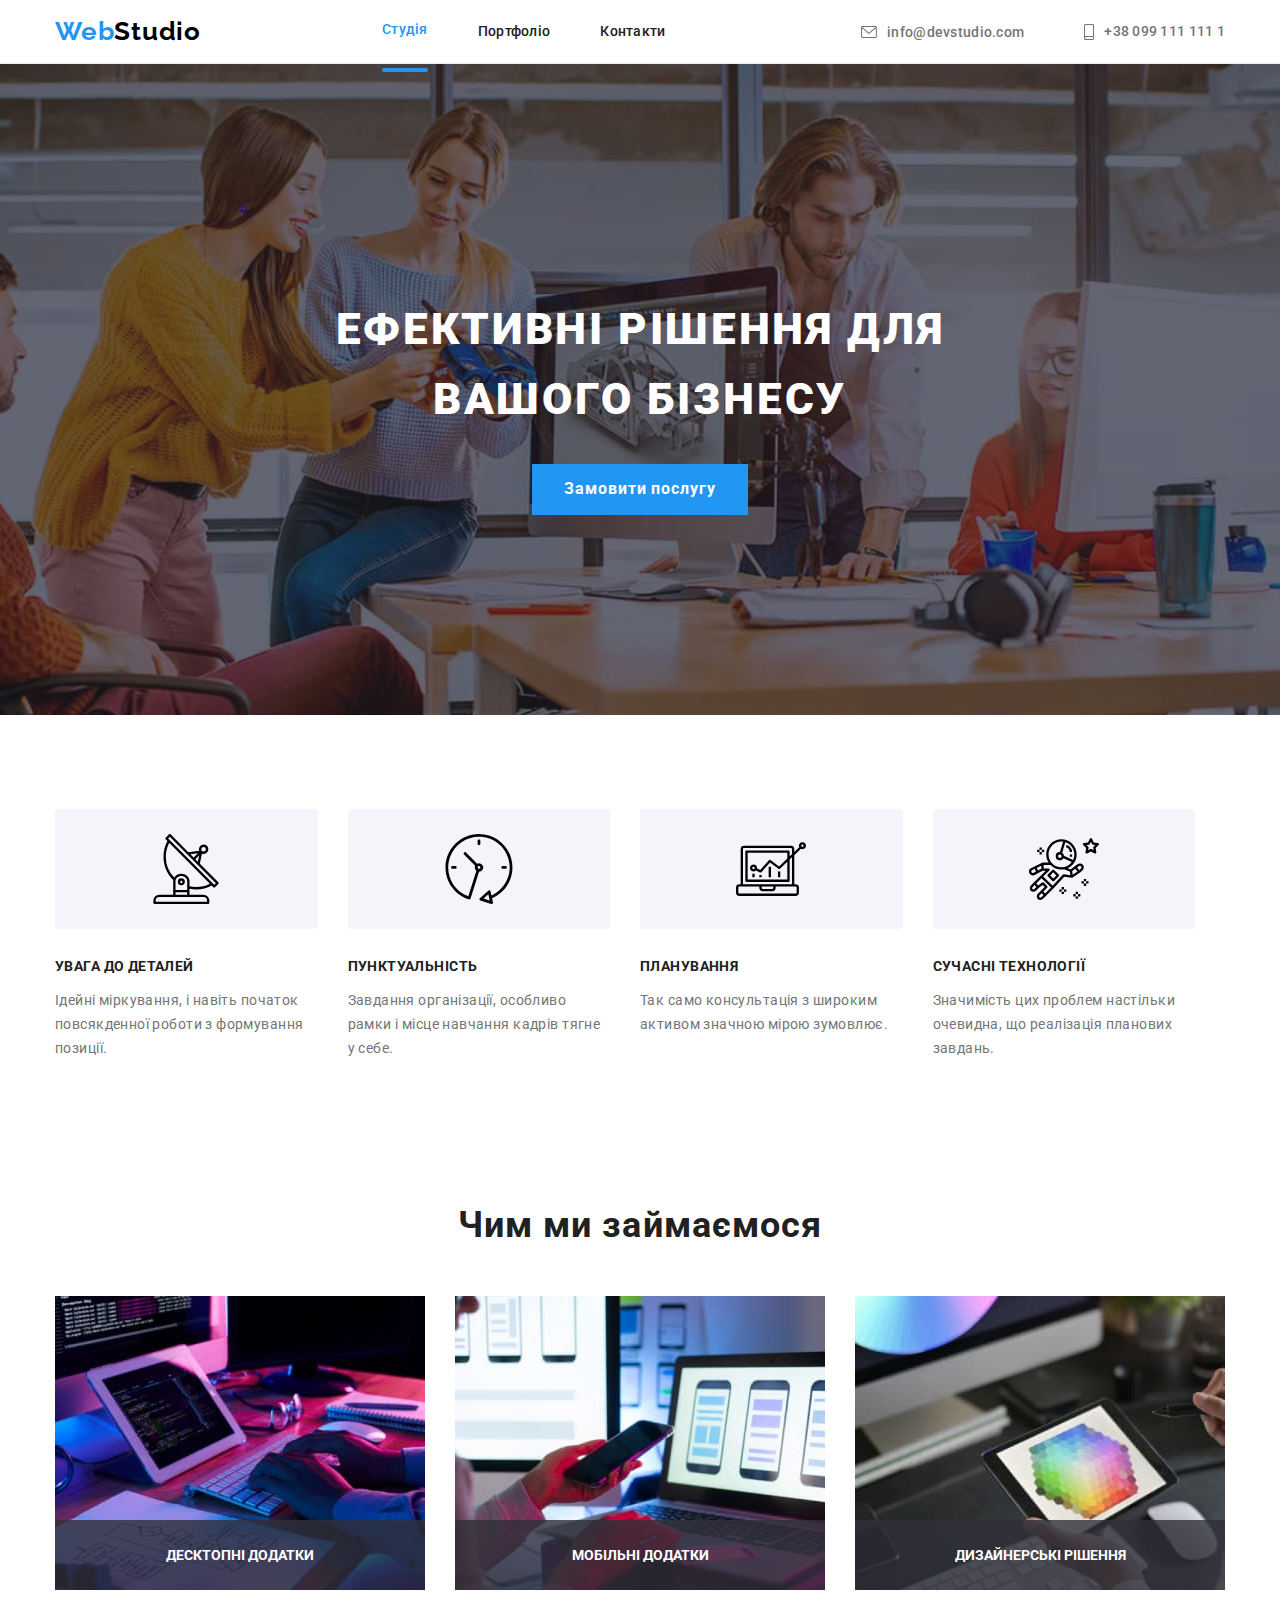
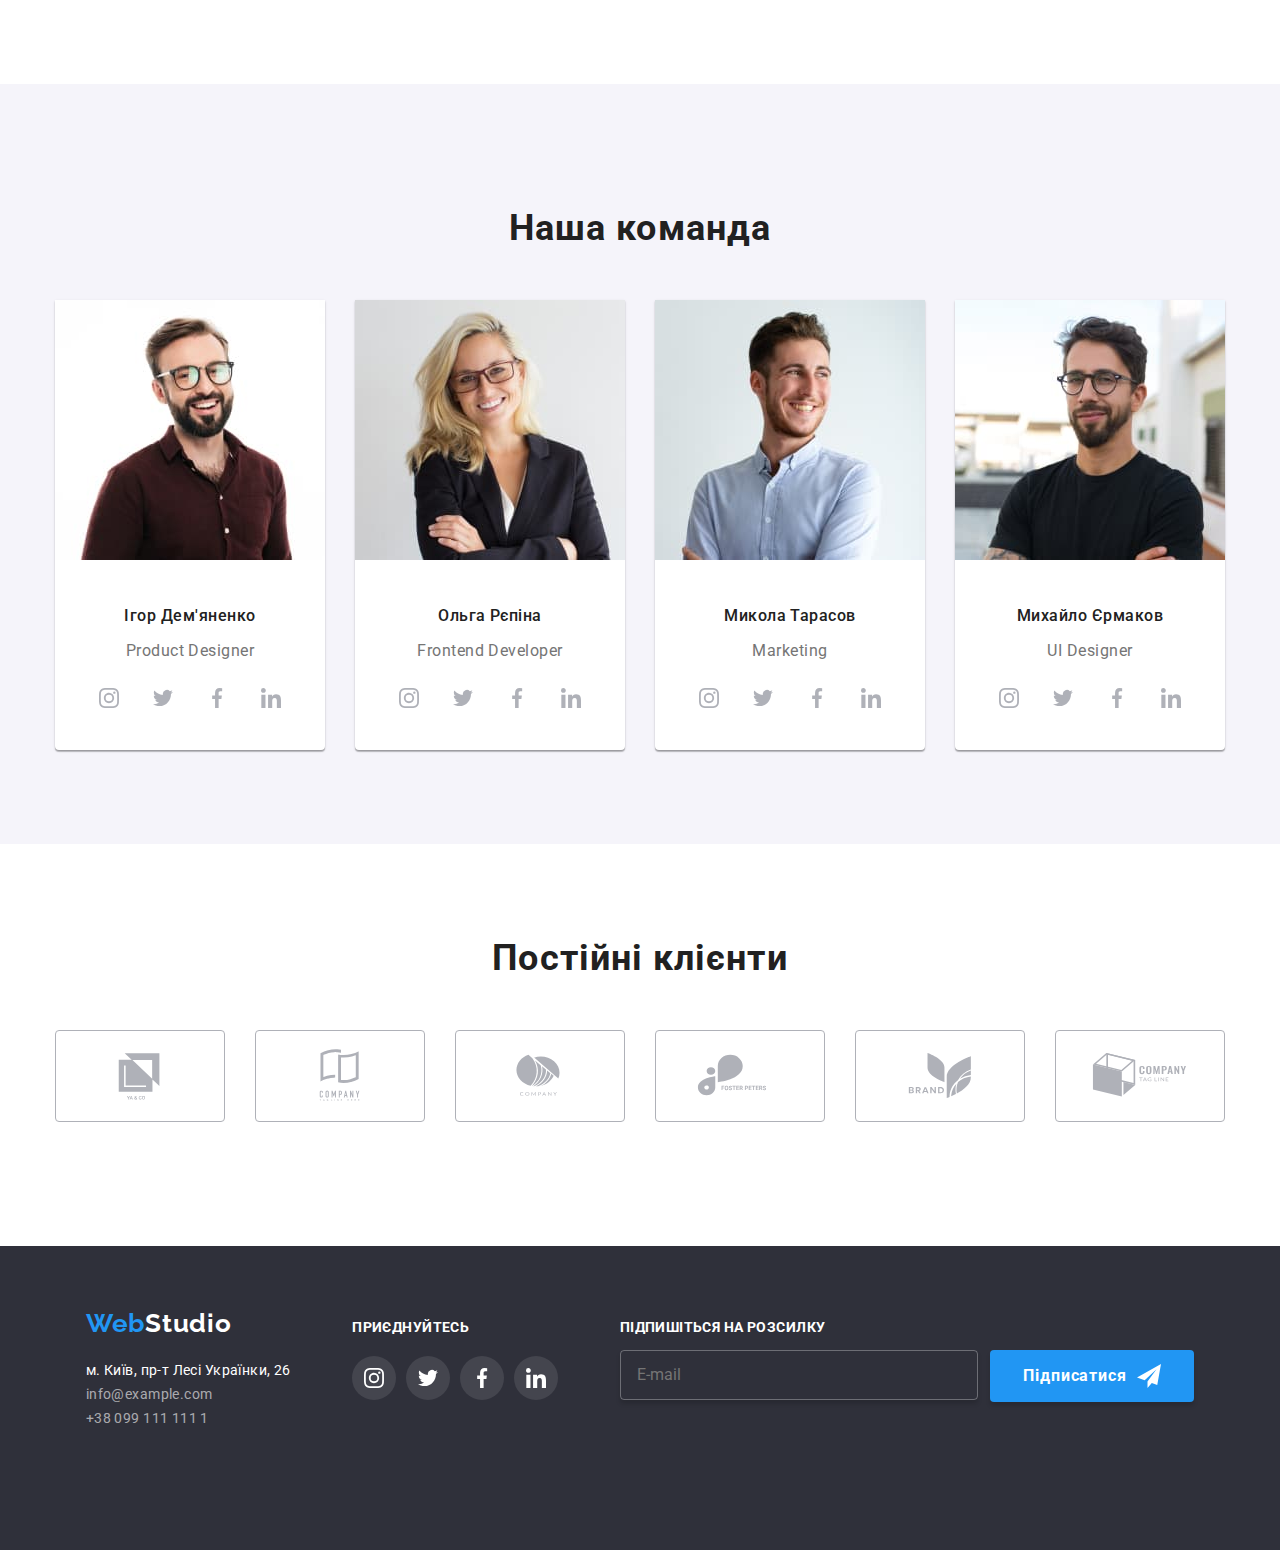
==== commit 1bb39542: "hw-8" ====
--- a/index.html
+++ b/index.html
@@ -41,8 +41,7 @@
             </li>
           </ul>
         </nav>
-        <div class="connect">
-          <ul class="connect__list list header__container">
+          <ul class="connect__list list">
             <li class="connect__item">
               <a href="mailto:info@devstudio.com" class="connect__mail link">
                 <svg class="connect__icon" width="16" height="12">
@@ -60,7 +59,6 @@
               >
             </li>
           </ul>
-        </div>
         <div>
         <button type="button" class="menu__open__btn" data-menu-open>
           <svg class="open__icon" width="40" height="40">
@@ -68,7 +66,7 @@
           </svg>
         </button>
       </div>
-        <div class="mob__menu" data-menu>
+        <div class="mob__menu is-hidden" data-menu>
           <div class="container">
             <div class="mob-menu-top">
           <button type="button" class="menu__close__btn" data-menu-close>
--- a/css/main.min.css
+++ b/css/main.min.css
@@ -1 +1 @@
-:root{--main-black-color: #000000;--main-white-color: #ffffff;--accent-color: #2196f3;--dark-main-color: #212121;--text-color: #757575;--main-footer-color: #2f303a;--background-primary-gray: #f5f4fa;--background-primary-darck: rgba(47, 48, 58, 0.8);--logo-company-color: #afb1b8}ul{margin:0px;padding-left:0px;list-style:none}.nav-main__link{cursor:pointer}footer{font-style:normal}img{display:block;max-width:100%;height:auto}body{font-family:Roboto,sans-serif}.list{list-style:none}.link{text-decoration:none}.section{padding-top:94px;padding-bottom:94px}@media screen and (min-width: 480px){.section{padding-top:60px;padding-bottom:60px}}@media screen and (min-width: 768px){.section{padding-top:60px;padding-bottom:60px}}.container{width:100%;padding-left:15px;padding-right:15px;margin-left:auto;margin-right:auto}@media screen and (min-width: 480px){.container{width:480px}}@media screen and (min-width: 768px){.container{width:768px}}@media screen and (min-width: 1200px){.container{width:1200px}}.title{font-weight:500;font-size:14px;line-height:1.33;letter-spacing:.02em;color:var(--dark-main-color)}.header{padding-top:24px;padding-bottom:24px;border-bottom:1px solid #ececec}.header__container{display:-webkit-box;display:-ms-flexbox;display:flex}.logo{font-family:"Raleway";font-style:normal;font-weight:700;font-size:26px;line-height:1.2;letter-spacing:.03em}@media screen and (max-width: 767px){.logo{margin-right:15px}}.web-logo{color:var(--accent-color)}.studio-logo{color:#000}@media screen and (min-width: 1200px){.header-logo{margin-right:93px}}.navigation{display:none}@media screen and (min-width: 768px){.navigation{display:block}}@media screen and (min-width: 1200px){.navigation{display:block}}.navigation__list{display:-webkit-box;display:-ms-flexbox;display:flex;-webkit-box-align:center;-ms-flex-align:center;align-items:center}.navigation__item:not(:last-child){margin-right:50px}.navigation__link{font-family:"Roboto";font-style:normal;font-weight:500;font-size:14px;line-height:1.4;letter-spacing:.02em;color:var(--dark-main-color);-webkit-transition:color 250ms cubic-bezier(0.4, 0, 0.2, 1);transition:color 250ms cubic-bezier(0.4, 0, 0.2, 1)}.navigation__link:hover,.navigation__link:focus{color:var(--accent-color)}.connect{display:none;margin-left:auto}@media screen and (min-width: 768px){.connect{display:block}}@media screen and (min-width: 1200px){.connect{display:block;margin-left:93px}}.connect__item:not(:last-child){margin-right:50px}@media screen and (min-width: 768px){.connect__item{first-child-margin-bottom:10px}}.line{position:relative;color:#2196f3}.current::after{content:"";position:relative;display:block;width:100%;height:4px;bottom:-0.5px;left:0;bottom:-29px;background-color:var(--accent-color);border:none;border-radius:2px}.connect__tell{display:-webkit-box;display:-ms-flexbox;display:flex;-webkit-box-align:center;-ms-flex-align:center;align-items:center;font-family:"Roboto";font-style:normal;font-weight:500;font-size:14px;line-height:1.4;letter-spacing:.02em;color:var(--text-color);-webkit-transition:color 250ms cubic-bezier(0.4, 0, 0.2, 1);transition:color 250ms cubic-bezier(0.4, 0, 0.2, 1)}.connect__tell:hover,.connect__tell:focus{color:#2196f3}@media screen and (min-width: 768px){.connect__tell{display:-webkit-box;display:-ms-flexbox;display:flex;-webkit-box-align:center;-ms-flex-align:center;align-items:center}}.connect__mail{font-family:"Roboto";font-style:normal;font-weight:500;font-size:14px;line-height:16px;letter-spacing:.02em;color:var(--text-color);-webkit-transition:color 250ms cubic-bezier(0.4, 0, 0.2, 1);transition:color 250ms cubic-bezier(0.4, 0, 0.2, 1);-webkit-box-align:center;-ms-flex-align:center;align-items:center}.connect__mail:hover,.connect__mail:focus{color:#2196f3}@media screen and (min-width: 768px){.connect__mail{display:-webkit-box;display:-ms-flexbox;display:flex}}.connect__icon{display:-webkit-inline-box;display:-ms-inline-flexbox;display:inline-flex;fill:currentColor;margin-right:10px;-webkit-transition:color 250ms cubic-bezier(0.4, 0, 0.2, 1),fill 250ms cubic-bezier(0.4, 0, 0.2, 1);transition:color 250ms cubic-bezier(0.4, 0, 0.2, 1),fill 250ms cubic-bezier(0.4, 0, 0.2, 1)}.nav-main__mail:hover .connect__icon,.nav-main__mail:focus .connect__icon{fill:#2196f3}.menu__open__btn{display:-webkit-box;display:-ms-flexbox;display:flex;position:relative;padding:0;margin-left:auto}@media screen and (min-width: 768px){.menu__open__btn{display:none}}.open__icon{fill:#212121;background-color:#fff;border:none}.mob__menu{display:-webkit-box;display:-ms-flexbox;display:flex;position:absolute;background-color:#fff;z-index:1;top:0;left:0;width:100vw;height:100vh}.mob__menu>.container{height:100%;display:-webkit-box;display:-ms-flexbox;display:flex;-webkit-box-orient:vertical;-webkit-box-direction:normal;-ms-flex-direction:column;flex-direction:column;-webkit-box-pack:justify;-ms-flex-pack:justify;justify-content:space-between}.menu__close__btn{display:block;margin-left:auto;margin-top:21px}.close__icon{display:block;fill:currentColor;margin:auto;background:#fff;border-radius:4px;border-radius:50%}.mob__menu__item:not(:last-child){margin-bottom:32px}.mob__menu__link{font-family:"Roboto";font-style:normal;font-weight:500;font-size:40px;line-height:1.6;letter-spacing:.02em;color:#212121}.mob__connect{margin-bottom:64px}.mob__connect__item:not(:last-child){margin-bottom:32px}.mob__connect__mail{font-family:"Roboto";font-style:normal;font-weight:500;font-size:24px;line-height:1.2;letter-spacing:.02em;color:#757575}.mob__connect__tell{font-family:"Roboto";font-style:normal;font-weight:500;font-size:34px;line-height:1.2;letter-spacing:.02em;color:#2196f3}.mob__soc__list{display:-webkit-box;display:-ms-flexbox;display:flex}.mob__soc__item:not(last-child){margin-right:20px}.mob__soc__link{font-family:"Roboto";font-style:normal;font-weight:500;font-size:18px;line-height:1.2x;letter-spacing:.02em;color:#2196f3}.menu{padding-top:94px;padding-bottom:94px}.button-logo{font-family:"Roboto";font-weight:500;font-size:16px;line-height:1.6;letter-spacing:.03em;color:var(--dark-main-color);display:-webkit-box;display:-ms-flexbox;display:flex;gap:15px 8px;list-style:none;margin-bottom:50px}@media screen and (max-width: 767px){.button-logo{-ms-flex-wrap:wrap;flex-wrap:wrap;margin-bottom:40px}}@media screen and (min-width: 768px)and (max-width: 1199px){.button-logo{-ms-flex-wrap:nowrap;flex-wrap:nowrap;-webkit-box-pack:center;-ms-flex-pack:center;justify-content:center;margin-bottom:30px}}@media screen and (min-width: 1200px){.button-logo{-webkit-box-pack:center;-ms-flex-pack:center;justify-content:center;margin-bottom:50px}}.button-item{font-family:"Roboto";font-style:normal;font-weight:500;font-size:16px;line-height:1.6;letter-spacing:.03em;color:#212121;background:#f5f4fa;border-radius:4px;border:0px;-webkit-transition:color 250ms cubic-bezier(0.4, 0, 0.2, 1),background-color 250ms cubic-bezier(0.4, 0, 0.2, 1);transition:color 250ms cubic-bezier(0.4, 0, 0.2, 1),background-color 250ms cubic-bezier(0.4, 0, 0.2, 1);padding:6px 22px}.button-item:hover,.button-item:focus{color:var(--main-white-color);background-color:var(--accent-color)}.about{padding-top:94px;padding-bottom:94px}.about__box{-webkit-box-pack:center;-ms-flex-pack:center;justify-content:center;height:120px;margin-bottom:30px;border-radius:4px;background-color:var(--background-primary-gray)}.about__title{font-size:14px;line-height:1.71;letter-spacing:.03em;color:var(--text-color)}.about__pretitle{font-weight:700;font-size:14px;line-height:1.14;letter-spacing:.03em;text-transform:uppercase;color:var(--dark-main-color);margin-top:0px;margin-bottom:10px}@media screen and (min-width: 480px){.about__pretitle{text-align:center}}@media screen and (min-width: 768px){.about__pretitle{text-align:left}}.about__item{width:100%}@media screen and (min-width: 768px){.about__item{width:calc((100% - 30px)/2)}}@media screen and (min-width: 1200px){.about__item{width:calc((100% - 120px)/4)}}.about__list{display:-webkit-box;display:-ms-flexbox;display:flex;-ms-flex-wrap:wrap;flex-wrap:wrap;gap:30px}.button-one{display:-webkit-box;display:-ms-flexbox;display:flex;background-color:var(--main-footer-color);text-align:center;background-image:-webkit-gradient(linear, left top, left bottom, from(rgba(47, 48, 58, 0.4)), to(rgba(47, 48, 58, 0.4))),url(../images/background.jpg);background-image:linear-gradient(rgba(47, 48, 58, 0.4), rgba(47, 48, 58, 0.4)),url(../images/background.jpg);background-repeat:no-repeat;background-position:center;background-size:contain}@media screen and (min-width: 480px){.button-one{padding:118px 60px;background-size:cover}}@media screen and (min-width: 767px){.button-one{padding:118px 204px;background-size:cover}}@media screen and (min-width: 1200px){.button-one{padding:200px 200px}}@media(min-device-pixel-ratio: 2),(-webkit-min-device-pixel-ratio: 2),(min-resolution: 192dpi),(min-resolution: 2dppx){.button-one{background-image:-webkit-gradient(linear, left top, left bottom, from(rgba(47, 48, 58, 0.4)), to(rgba(47, 48, 58, 0.4))),url(../images/header-mob-2x.jpg);background-image:linear-gradient(rgba(47, 48, 58, 0.4), rgba(47, 48, 58, 0.4)),url(../images/header-mob-2x.jpg)}}@media screen and (min-width: 768px){.button-one{background-image:-webkit-gradient(linear, left top, left bottom, from(rgba(47, 48, 58, 0.4)), to(rgba(47, 48, 58, 0.4))),url(../images/background.jpg);background-image:linear-gradient(rgba(47, 48, 58, 0.4), rgba(47, 48, 58, 0.4)),url(../images/background.jpg)}}@media screen and (min-width: 768px)and (min-device-pixel-ratio: 2),screen and (min-width: 768px)and (-webkit-min-device-pixel-ratio: 2),screen and (min-width: 768px)and (min-resolution: 192dpi),screen and (min-width: 768px)and (min-resolution: 2dppx){.button-one{background-image:-webkit-gradient(linear, left top, left bottom, from(rgba(47, 48, 58, 0.4)), to(rgba(47, 48, 58, 0.4))),url(../images/header-tablet-2x.jpg);background-image:linear-gradient(rgba(47, 48, 58, 0.4), rgba(47, 48, 58, 0.4)),url(../images/header-tablet-2x.jpg)}}@media screen and (min-width: 1200px){.button-one{background-image:-webkit-gradient(linear, left top, left bottom, from(rgba(47, 48, 58, 0.4)), to(rgba(47, 48, 58, 0.4))),url(../images/background.jpg);background-image:linear-gradient(rgba(47, 48, 58, 0.4), rgba(47, 48, 58, 0.4)),url(../images/background.jpg)}}@media screen and (min-width: 1200px)and (min-device-pixel-ratio: 2),screen and (min-width: 1200px)and (-webkit-min-device-pixel-ratio: 2),screen and (min-width: 1200px)and (min-resolution: 192dpi),screen and (min-width: 1200px)and (min-resolution: 2dppx){.button-one{background-image:-webkit-gradient(linear, left top, left bottom, from(rgba(47, 48, 58, 0.4)), to(rgba(47, 48, 58, 0.4))),url(../images/header-desktop-2x.jpg);background-image:linear-gradient(rgba(47, 48, 58, 0.4), rgba(47, 48, 58, 0.4)),url(../images/header-desktop-2x.jpg)}}.button-one__pretitle{font-family:"Roboto";font-style:normal;margin-bottom:30px;color:var(--main-white-color);font-weight:900;text-align:center;letter-spacing:.06em;text-transform:uppercase}@media screen and (min-width: 480px){.button-one__pretitle{line-height:1.6}}@media screen and (min-width: 768px){.button-one__pretitle{margin:0 auto;max-width:360px;font-size:26px;line-height:1.6}}@media screen and (min-width: 1200px){.button-one__pretitle{margin:0 auto;max-width:696px;font-size:44px}}.button-one__title{font-family:"Roboto";font-weight:700;font-size:16px;line-height:1.9;-webkit-box-align:center;-ms-flex-align:center;align-items:center;text-align:center;letter-spacing:.06em;color:var(--main-white-color);background-color:var(--accent-color);border:none;outline:none;-webkit-transition:color 250ms cubic-bezier(0.4, 0, 0.2, 1),background-color 250ms cubic-bezier(0.4, 0, 0.2, 1);transition:color 250ms cubic-bezier(0.4, 0, 0.2, 1),background-color 250ms cubic-bezier(0.4, 0, 0.2, 1)}@media screen and (min-width: 480px){.button-one__title{padding:10px 24px}}@media screen and (min-width: 768px){.button-one__title{padding:10px 24px}}@media screen and (min-width: 1200px){.button-one__title{padding:10px 32px}}.whoweare{display:-webkit-box;display:-ms-flexbox;display:flex;background-color:var(--main-white-color)}@media screen and (max-width: 1200px){.whoweare{display:none}}.team-title{font-weight:700;font-size:36px;line-height:1.16;text-align:center;letter-spacing:.03em;color:var(--dark-main-color)}.whoweare{padding-bottom:94px}.whoweare .team-title{-webkit-box-pack:center;-ms-flex-pack:center;justify-content:center;margin-bottom:50px;display:-webkit-box;display:-ms-flexbox;display:flex}.whoweare .whoweare__list{display:-webkit-box;display:-ms-flexbox;display:flex}.menu-logo{background:var(--accent-color)}.whoweare__item{position:relative}.whoweare__list .whoweare__item+.whoweare__item{margin-left:30px}.whoweare__text{position:absolute;bottom:0;left:0;right:0;margin:0;padding-top:27px;padding-bottom:27px;font-weight:700;font-size:14px;line-height:1.143;text-align:center;text-transform:uppercase;color:var(--main-white-color);background-color:rgba(47,48,58,.8)}.teamphoto-list{display:-webkit-box;display:-ms-flexbox;display:flex;-ms-flex-wrap:wrap;flex-wrap:wrap;gap:30px;margin-left:auto;margin-right:auto;padding:0}.team .team-title{-webkit-box-pack:center;-ms-flex-pack:center;justify-content:center;margin-bottom:50px}.team-photo{background-color:var(--main-white-color);-webkit-box-shadow:0px 1px 3px rgba(0,0,0,.12),0px 1px 1px rgba(0,0,0,.14),0px 2px 1px rgba(0,0,0,.2);box-shadow:0px 1px 3px rgba(0,0,0,.12),0px 1px 1px rgba(0,0,0,.14),0px 2px 1px rgba(0,0,0,.2);border-radius:0px 0px 4px 4px;width:100%}@media screen and (min-width: 768px){.team-photo{width:calc((100% - 30px)/2);display:-webkit-box;display:-ms-flexbox;display:flex;-webkit-box-orient:vertical;-webkit-box-direction:normal;-ms-flex-direction:column;flex-direction:column}}@media screen and (min-width: 1200px){.team-photo{width:calc((100% - 90px)/4)}}.team{padding-top:60px;padding-bottom:60px;background-color:var(--background-primary-gray)}@media screen and (min-width: 1200px){.team{padding-top:94px;padding-bottom:94px}}.teamdiv{padding-top:30px;padding-bottom:30px}.team-name{font-weight:500;font-size:16px;line-height:1.19;text-align:center;letter-spacing:.03em;color:var(--dark-main-color);margin-bottom:10px}.team-soc{display:-webkit-box;display:-ms-flexbox;display:flex;-webkit-box-pack:center;-ms-flex-pack:center;justify-content:center;gap:10px}.team-soc-link{display:-webkit-box;display:-ms-flexbox;display:flex;height:44px;width:44px;border-radius:50%;background-color:#fff;-webkit-box-align:center;-ms-flex-align:center;align-items:center;-webkit-box-pack:center;-ms-flex-pack:center;justify-content:center;-webkit-transition:fill 250ms cubic-bezier(0.4, 0, 0.2, 1),background-color 250ms cubic-bezier(0.4, 0, 0.2, 1);transition:fill 250ms cubic-bezier(0.4, 0, 0.2, 1),background-color 250ms cubic-bezier(0.4, 0, 0.2, 1)}.team-soc-link:hover,.team-soc-link:focus{background-color:var(--accent-color)}.team-soc-icon{-webkit-box-pack:center;-ms-flex-pack:center;justify-content:center;fill:#afb1b8}.team-soc-link:hover .team-soc-icon,.team-soc-link:focus .team-soc-icon{fill:#fff}.team-position{font-weight:400;font-size:16px;line-height:1.19;text-align:center;letter-spacing:.03em;margin-bottom:16px;color:var(--text-color)}.marketing-title{font-style:normal;font-weight:700;font-size:18px;line-height:2;letter-spacing:.06em;color:var(--dark-main-color)}.marketing-pre{font-weight:400;font-size:16px;line-height:1.88;letter-spacing:.03em;color:var(--text-color)}.marketing-wrap{position:relative;overflow:hidden}.marketing{display:-webkit-box;display:-ms-flexbox;display:flex;-ms-flex-wrap:wrap;flex-wrap:wrap;gap:30px;list-style:none}.marketing-item{width:100%}.marketing-item:hover,.marketing-item:focus{-webkit-box-shadow:0px 1px 3px rgba(0,0,0,.12),0px 1px 1px rgba(0,0,0,.14),0px 2px 1px rgba(0,0,0,.2);box-shadow:0px 1px 3px rgba(0,0,0,.12),0px 1px 1px rgba(0,0,0,.14),0px 2px 1px rgba(0,0,0,.2)}@media screen and (min-width: 768px){.marketing-item{-ms-flex-preferred-size:calc((100% - 30px)/2);flex-basis:calc((100% - 30px)/2)}}@media screen and (min-width: 1200px){.marketing-item{-ms-flex-preferred-size:calc((100% - 90px)/3);flex-basis:calc((100% - 90px)/3)}}.markdiv{padding:20px 24px;border-right:1px solid #eee;border-left:1px solid #eee;border-bottom:1px solid #eee}.marketing-text{position:absolute;top:0px;left:0px;font-family:"Roboto";font-style:normal;font-weight:400;font-size:18px;line-height:1.5;letter-spacing:.03em;color:var(--main-white-color);background-color:rgba(33,150,243,.9);padding:63px 27px;height:100%;-webkit-transform:translateY(100%);transform:translateY(100%);-webkit-transition:-webkit-transform 250ms linear;transition:-webkit-transform 250ms linear;transition:transform 250ms linear;transition:transform 250ms linear, -webkit-transform 250ms linear;overflow:auto}.marketing-item:hover .marketing-text{-webkit-transform:translateY(0%);transform:translateY(0%)}.clients{padding-top:60px;padding-bottom:60px}@media screen and (min-width: 1200px){.clients{padding-top:94px;padding-bottom:94px}}.clients-title{font-family:"Roboto";font-style:normal;font-weight:700;font-size:36px;line-height:1.16;text-align:center;letter-spacing:.03em;margin-top:0;margin-bottom:30px;color:#212121}@media screen and (min-width: 1200px){.clients-title{margin-bottom:50px}}@media screen and (max-width: 480px){.clients-list{display:-webkit-box;display:-ms-flexbox;display:flex;-webkit-box-orient:vertical;-webkit-box-direction:normal;-ms-flex-direction:column;flex-direction:column;-webkit-box-align:center;-ms-flex-align:center;align-items:center}}@media screen and (min-width: 481px)and (max-width: 767px){.clients-list{display:-webkit-box;display:-ms-flexbox;display:flex;-ms-flex-wrap:wrap;flex-wrap:wrap;-webkit-box-pack:justify;-ms-flex-pack:justify;justify-content:space-between}}@media screen and (min-width: 768px){.clients-list{display:-webkit-box;display:-ms-flexbox;display:flex;-ms-flex-wrap:wrap;flex-wrap:wrap;-webkit-box-pack:justify;-ms-flex-pack:justify;justify-content:space-between}}@media screen and (min-width: 1200px){.clients-list{display:-webkit-box;display:-ms-flexbox;display:flex;-webkit-box-pack:justify;-ms-flex-pack:justify;justify-content:space-between}}@media screen and (max-width: 767px){.clients-item{margin-bottom:30px}}@media screen and (min-width: 768px){.clients-item{margin-bottom:30px;width:calc((100% - 30px)/3)}}@media screen and (min-width: 1200px){.clients-item{width:calc((100% - 150px)/6)}}.clients-link{display:-webkit-box;display:-ms-flexbox;display:flex;-webkit-box-align:center;-ms-flex-align:center;align-items:center;-webkit-box-pack:center;-ms-flex-pack:center;justify-content:center;width:170px;height:90px;color:var(--logo-company-color);border:1px solid var(--logo-company-color);border-radius:4px;margin:0px;padding:16px 0px;-webkit-transition:border-color 250ms cubic-bezier(0.4, 0, 0.2, 1),fill 250ms cubic-bezier(0.4, 0, 0.2, 1);transition:border-color 250ms cubic-bezier(0.4, 0, 0.2, 1),fill 250ms cubic-bezier(0.4, 0, 0.2, 1)}.clients-link:hover,.clients-link:focus{fill:#2196f3;border-color:var(--accent-color)}@media screen and (max-width: 767px){.clients-link{width:210px;height:92px}}@media screen and (min-width: 768px){.clients-link{width:226px;height:92px}}@media screen and (min-width: 1200px){.clients-link{width:170px;height:92px}}.clients-btn{fill:var(--logo-company-color);-webkit-transition:border-color 250ms cubic-bezier(0.4, 0, 0.2, 1),fill 250ms cubic-bezier(0.4, 0, 0.2, 1);transition:border-color 250ms cubic-bezier(0.4, 0, 0.2, 1),fill 250ms cubic-bezier(0.4, 0, 0.2, 1)}.clients-link:hover .clients-btn,.clients-link:focus .clients-btn{fill:var(--accent-color)}.footmain{padding-top:60px;padding-bottom:60px;background-color:#2f303a}@media screen and (min-width: 768px){.footmain-container{display:-webkit-box;display:-ms-flexbox;display:flex;-ms-flex-wrap:wrap;flex-wrap:wrap;-webkit-box-align:baseline;-ms-flex-align:baseline;align-items:baseline;-ms-flex-pack:distribute;justify-content:space-around}}@media screen and (min-width: 1200px){.footmain-container{display:-webkit-box;display:-ms-flexbox;display:flex;-ms-flex-wrap:wrap;flex-wrap:wrap;-webkit-box-align:baseline;-ms-flex-align:baseline;align-items:baseline}}.studio-logofoot{color:var(--main-white-color)}.footer-logo{margin-bottom:20px}@media screen and (max-width: 767px){.footer-logo{margin:0px}}.map-google{font-style:normal;font-weight:400;font-size:14px;line-height:1.7;letter-spacing:.03em;color:var(--main-white-color)}.web{display:inline-block;text-align:center}.footmain__add{text-align:center;margin-bottom:60px}@media screen and (min-width: 1200px){.footmain__add{margin-bottom:60px;text-align:left}}.footmain-adress{font-family:"Roboto";font-style:normal;font-weight:400;font-size:14px;line-height:1.7;letter-spacing:.03em;color:rgba(255,255,255,.6)}.address{display:inline-block;margin-bottom:9px;text-align:center}.welcome{margin-bottom:60px}.welcome-title{display:block;margin:0;margin-bottom:20px;color:var(--main-white-color);font-weight:700;font-size:14px;line-height:1.14;letter-spacing:.03em;text-transform:uppercase;text-align:center}@media screen and (min-width: 1200px){.welcome-title{text-align:left}}.team-soc-join{height:44px;width:44px;border-radius:50%;background-color:rgba(255,255,255,.1);-webkit-box-pack:center;-ms-flex-pack:center;justify-content:center;-webkit-transition:background-color 250ms cubic-bezier(0.4, 0, 0.2, 1);transition:background-color 250ms cubic-bezier(0.4, 0, 0.2, 1)}.team-soc-join:hover,.team-soc-join:focus{background-color:var(--accent-color)}.team-soc-icon1{-webkit-box-pack:center;-ms-flex-pack:center;justify-content:center;fill:#fff;-webkit-transition:background-color 250ms cubic-bezier(0.4, 0, 0.2, 1);transition:background-color 250ms cubic-bezier(0.4, 0, 0.2, 1)}.team-soc-join:hover .team-soc-icon1 .team-soc-join:focus .team-soc-icon1{fill:#fff}.footer-form__icon{display:inline-block;margin-left:10px;fill:var(--main-white-color)}.form-title{color:var(--main-white-color);font-weight:700;font-size:14px;line-height:1.14;letter-spacing:.03em;text-transform:uppercase;text-align:center}@media screen and (min-width: 768px){.form-title{-ms-flex-wrap:nowrap;flex-wrap:nowrap}}@media screen and (min-width: 1200px){.form-title{text-align:left}}.footer-form input[type=email]{width:100%;margin-bottom:20px;height:50px;background:inherit;border:1px solid rgba(255,255,255,.3);-webkit-box-shadow:0px 4px 4px rgba(0,0,0,.15);box-shadow:0px 4px 4px rgba(0,0,0,.15);border-radius:4px;outline:none;padding:12px 16px;font-size:16px;line-height:1.87;color:rgba(255,255,255,.6);width:450px}@media screen and (min-width: 768x){.footer-form input[type=email]{display:-webkit-box;display:-ms-flexbox;display:flex;-ms-flex-wrap:wrap;flex-wrap:wrap}}@media screen and (min-width: 1200px){.footer-form input[type=email]{display:-webkit-box;display:-ms-flexbox;display:flex;width:358px}}.footer-form__button{border:1px solid rgba(0,0,0,0);padding:10px 32px;min-width:200px;min-height:50px;-webkit-box-shadow:0px 4px 4px rgba(0,0,0,.15);box-shadow:0px 4px 4px rgba(0,0,0,.15);border-radius:4px;cursor:pointer;color:var(--main-white-color);background-color:var(--accent-color);outline:none;font-weight:700;font-size:16px;line-height:1.87;text-decoration:none;text-align:center;letter-spacing:.06em;display:-webkit-box;display:-ms-flexbox;display:flex;-webkit-box-align:center;-ms-flex-align:center;align-items:center;margin-left:auto;margin-right:auto}.modal{position:absolute;min-height:581px;width:528px;background-color:#fff;border-radius:4px;top:50%;left:50%;-webkit-transform:translate(-50%, -50%) scale(1) rotate(0);transform:translate(-50%, -50%) scale(1) rotate(0);-webkit-transition:-webkit-transform 250ms;transition:-webkit-transform 250ms;transition:transform 250ms;transition:transform 250ms, -webkit-transform 250ms;padding:40px}.backdrop{position:fixed;top:0%;left:0%;width:100%;height:100%;color:rgba(0,0,0,.2);background:rgba(0,0,0,.2);opacity:1;-webkit-transition:opacity 250ms linear,visibility 250ms;transition:opacity 250ms linear,visibility 250ms}.is-hidden{opacity:0;visibility:hidden;pointer-events:none}.backdrop.is-hidden .modal{-webkit-transform:translate(-50%, -50%) scale(0) rotate(-180deg);transform:translate(-50%, -50%) scale(0) rotate(-180deg)}.backdrop.is-hidden .modal .modal-close{-webkit-transform:scale(1);transform:scale(1)}.close{position:absolute;top:8px;right:8px;width:30px;height:30px;cursor:pointer;color:#000;background-color:var(--main-white-color);border-radius:50%;border:none;outline:none;-webkit-box-shadow:0px 2px 1px rgba(0,0,0,.2),0px 1px 1px rgba(0,0,0,.14),0px 1px 3px rgba(0,0,0,.12);box-shadow:0px 2px 1px rgba(0,0,0,.2),0px 1px 1px rgba(0,0,0,.14),0px 1px 3px rgba(0,0,0,.12);-webkit-transform:scale(1);transform:scale(1);-webkit-transition:all 250ms cubic-bezier(0.4, 0, 0.2, 1);transition:all 250ms cubic-bezier(0.4, 0, 0.2, 1)}.close:hover,.close:focus,.close:active{fill:var(--main-white-color);border:.5px groove var(--background-primary-gray);-webkit-transition:all 250ms cubic-bezier(0.4, 0, 0.2, 1);transition:all 250ms cubic-bezier(0.4, 0, 0.2, 1)}.modal-close{display:block;fill:currentColor;margin:auto;background:#fff;border-radius:4px;border-radius:50%}.close:hover .modal-close,.close:focus .modal-close,.close:hover,.close:focus{-webkit-transform:scale(1.3);transform:scale(1.3);background-color:var(--accent-color);fill:var(--main-white-color);-webkit-transition:all 250ms cubic-bezier(0.4, 0, 0.2, 1);transition:all 250ms cubic-bezier(0.4, 0, 0.2, 1)}.input-form{width:100%;height:40px;border:1px solid rgba(33,33,33,.2);border-radius:4px;padding-left:42px;font-weight:400;font-size:12px;line-height:.8;letter-spacing:.01em;color:#757575}.input-form:focus{outline-color:#2196f3}.input-wrap{position:relative}.input-field{margin-bottom:12px}.input-field-comm{margin-bottom:30px}.input-comment{margin-bottom:20px}.form-icon{position:absolute;left:12px;top:50%;-webkit-transform:translateY(-50%);transform:translateY(-50%);display:block}.input-form:focus+.form-icon{fill:#2196f3}.error{display:none}.input-title{font-weight:400;font-size:12px;line-height:1.17;letter-spacing:.01em;color:var(--text-color);display:block;margin-bottom:4px;left:42px;-webkit-transition:all 250ms cubic-bezier(0.4, 0, 0.2, 1);transition:all 250ms cubic-bezier(0.4, 0, 0.2, 1)}.modal-text{width:100%;height:120px;border:1px solid rgba(33,33,33,.2);border-radius:4px;resize:none;padding:12px 16px;font-weight:400;font-size:12px;line-height:.8;letter-spacing:.01em;color:rgba(117,117,117,.5)}.send-btn{display:block;background:#188ce8;color:#fff;-webkit-box-shadow:0px 4px 4px rgba(0,0,0,.15);box-shadow:0px 4px 4px rgba(0,0,0,.15);border-radius:4px;border:1px solid rgba(0,0,0,0);padding:10px 52px;min-width:200px;min-height:50px;cursor:pointer;outline:none;font-weight:700;font-size:16px;line-height:1.87;text-decoration:none;letter-spacing:.06em;text-align:center;margin:0 auto}.chekbox-text{font-weight:400;font-size:14px;line-height:1.7;letter-spacing:.03em;color:var(--text-color);-webkit-box-pack:center;-ms-flex-pack:center;justify-content:center}.chekbox-text span{display:-webkit-box;display:-ms-flexbox;display:flex;width:16px;height:15px;margin-right:8px;border-radius:4px;cursor:pointer;fill:solid 212121;-webkit-transition:all 250ms cubic-bezier(0.4, 0, 0.2, 1);transition:all 250ms cubic-bezier(0.4, 0, 0.2, 1)}.input-che:checked+.chekbox-text span{background-color:var(--accent-color);border-color:rgba(0,0,0,0)}.input-che:focus+.chekbox-text span{border-color:var(--accent-color)}.icon-che{border:2px solid;border-color:var(--dark-main-color);fill:var(--main-white-color);-webkit-transition:250ms cubic-bezier(0.4, 0, 0.2, 1);transition:250ms cubic-bezier(0.4, 0, 0.2, 1)}.modal-checkbox{fill:var(--dark-main-color)}.modal-link{color:#2196f3;text-decoration:underline}.chek-link{padding-left:3px}.input-che:checked+.chekbox-text .icon-che{background-color:var(--accent-color);border:none;fill:var(--main-white-color)}.modal-title{font-weight:700;font-size:20px;line-height:1.15;text-align:center;letter-spacing:.03em;color:#212121;text-align:center;margin-bottom:12px}.visually-hidden{position:absolute;width:1px;height:1px;margin:-1px;border:0;padding:0;white-space:nowrap;-webkit-clip-path:inset(100%);clip-path:inset(100%);clip:rect(0 0 0 0);overflow:hidden}.connect__mail,.about__box,.team-soc-icon,.team-soc-join,.team-soc-icon1,.send-btn,.chekbox-text{display:-webkit-box;display:-ms-flexbox;display:flex;-webkit-box-align:center;-ms-flex-align:center;align-items:center}/*# sourceMappingURL=main.min.css.map */+:root{--main-black-color: #000000;--main-white-color: #ffffff;--accent-color: #2196f3;--dark-main-color: #212121;--text-color: #757575;--main-footer-color: #2f303a;--background-primary-gray: #f5f4fa;--background-primary-darck: rgba(47, 48, 58, 0.8);--logo-company-color: #afb1b8}ul{margin:0px;padding-left:0px;list-style:none}.nav-main__link{cursor:pointer}footer{font-style:normal}img{display:block;max-width:100%;height:auto}body{font-family:Roboto,sans-serif}.list{list-style:none}.link{text-decoration:none}.section{padding-top:94px;padding-bottom:94px}@media screen and (min-width: 480px){.section{padding-top:60px;padding-bottom:60px}}@media screen and (min-width: 768px){.section{padding-top:60px;padding-bottom:60px}}.container{width:100%;padding-left:15px;padding-right:15px;margin-left:auto;margin-right:auto}@media screen and (min-width: 480px){.container{min-width:480px}}@media screen and (min-width: 768px){.container{width:768px}}@media screen and (min-width: 1200px){.container{width:1200px}}.title{font-weight:500;font-size:14px;line-height:1.33;letter-spacing:.02em;color:var(--dark-main-color)}.header{padding-top:24px;padding-bottom:24px;border-bottom:1px solid #ececec}@media screen and (min-width: 480px){.header{padding-top:16px;padding-bottom:16px;width:auto}}.header__container{display:-webkit-box;display:-ms-flexbox;display:flex}@media screen and (min-width: 768px){.header__container{margin-left:auto}}@media screen and (min-width: 320px)and (max-width: 480px){.header__container{-webkit-box-pack:justify;-ms-flex-pack:justify;justify-content:space-between;-webkit-box-align:center;-ms-flex-align:center;align-items:center}}@media screen and (min-width: 480px){.header__container{-webkit-box-pack:justify;-ms-flex-pack:justify;justify-content:space-between;-webkit-box-align:center;-ms-flex-align:center;align-items:center}}@media screen and (min-width: 1200px){.header__container{display:flexbox}}.logo{font-family:"Raleway";font-style:normal;font-weight:700;font-size:26px;line-height:1.2;letter-spacing:.03em}.web-logo{color:var(--accent-color)}.studio-logo{color:#000}@media screen and (min-width: 768x){.header-logo{margin-right:88px}}@media screen and (min-width: 1200px){.header-logo{margin-right:93px}}.navigation{display:none}@media screen and (min-width: 768px){.navigation{display:-webkit-box;display:-ms-flexbox;display:flex;margin-left:88px}}@media screen and (min-width: 1200px){.navigation{display:block}}.navigation__list{display:-webkit-box;display:-ms-flexbox;display:flex;-webkit-box-align:center;-ms-flex-align:center;align-items:center}.navigation__item:not(:last-child){margin-right:50px}.navigation__link{font-family:"Roboto";font-style:normal;font-weight:500;font-size:14px;line-height:1.4;letter-spacing:.02em;color:var(--dark-main-color);-webkit-transition:color 250ms cubic-bezier(0.4, 0, 0.2, 1);transition:color 250ms cubic-bezier(0.4, 0, 0.2, 1)}.navigation__link:hover,.navigation__link:focus{color:var(--accent-color)}@media screen and (min-width: 768px){.navigation__link{padding-top:32px;font-size:14px;line-height:1.14}}@media screen and (min-width: 320px)and (max-width: 767px){.connect__list{display:none}}@media screen and (min-width: 768px){.connect__list{display:block;-ms-flex-wrap:wrap;flex-wrap:wrap;gap:10px;margin-left:auto}}@media screen and (min-width: 1200px){.connect__list{display:-webkit-box;display:-ms-flexbox;display:flex;-webkit-box-align:center;-ms-flex-align:center;align-items:center}}@media screen and (min-width: 1200px){.connect__item:not(:last-child){margin-right:50px}}.line{position:relative;color:#2196f3}.current::after{content:"";position:relative;display:block;width:100%;height:4px;bottom:-0.5px;left:0;bottom:-29px;background-color:var(--accent-color);border:none;border-radius:2px}.connect__tell{display:-webkit-box;display:-ms-flexbox;display:flex;-webkit-box-align:center;-ms-flex-align:center;align-items:center;font-family:"Roboto";font-style:normal;font-weight:500;font-size:14px;line-height:1.4;letter-spacing:.02em;color:var(--text-color);-webkit-transition:color 250ms cubic-bezier(0.4, 0, 0.2, 1);transition:color 250ms cubic-bezier(0.4, 0, 0.2, 1)}.connect__tell:hover,.connect__tell:focus{color:#2196f3}@media screen and (min-width: 768px)and (max-width: 1200px){.connect__tell{font-size:12px;line-height:1.16}}.connect__mail{font-family:"Roboto";font-style:normal;font-weight:500;font-size:14px;line-height:16px;letter-spacing:.02em;color:var(--text-color);-webkit-transition:color 250ms cubic-bezier(0.4, 0, 0.2, 1);transition:color 250ms cubic-bezier(0.4, 0, 0.2, 1)}.connect__mail:hover,.connect__mail:focus{color:#2196f3}@media screen and (min-width: 768px){.connect__mail{-webkit-box-align:center;-ms-flex-align:center;align-items:center}}@media screen and (min-width: 768px)and (max-width: 1200px){.connect__mail{font-size:12px;line-height:1.16}}.connect__icon{display:-webkit-inline-box;display:-ms-inline-flexbox;display:inline-flex;fill:currentColor;margin-right:10px;-webkit-transition:color 250ms cubic-bezier(0.4, 0, 0.2, 1),fill 250ms cubic-bezier(0.4, 0, 0.2, 1);transition:color 250ms cubic-bezier(0.4, 0, 0.2, 1),fill 250ms cubic-bezier(0.4, 0, 0.2, 1)}.nav-main__mail:hover .connect__icon,.nav-main__mail:focus .connect__icon{fill:#2196f3}.menu__open__btn{display:-webkit-box;display:-ms-flexbox;display:flex;position:relative;padding:0;margin-left:auto;background:rgba(0,0,0,0);border:1px solid #fff}@media screen and (min-width: 768px){.menu__open__btn{display:none}}@media screen and (min-width: 1200px){.menu__open__btn{display:none}}.open__icon{fill:#212121;background-color:#fff;border:none}.mob__menu{display:-webkit-box;display:-ms-flexbox;display:flex;position:absolute;background-color:#fff;z-index:1;top:0;left:0;width:100vw;height:100vh}.mob__menu>.container{height:100%;display:-webkit-box;display:-ms-flexbox;display:flex;-webkit-box-orient:vertical;-webkit-box-direction:normal;-ms-flex-direction:column;flex-direction:column;-webkit-box-pack:justify;-ms-flex-pack:justify;justify-content:space-between}@media screen and (min-width: 768px){.mob__menu{display:none}}@media screen and (min-width: 1200px){.mob__menu{display:none}}.menu__close__btn{display:block;margin-left:auto;margin-top:21px;background:rgba(0,0,0,0);border:1px solid #fff}@media screen and (min-width: 768px){.menu__close__btn{display:none}}@media screen and (min-width: 1200px){.menu__close__btn{display:none}}.close__icon{display:block;fill:currentColor;margin:auto;background:#fff;border-radius:4px;border-radius:50%}.close__icon:hover,.close__icon:focus{color:#2196f3}.mob__menu__item:not(:last-child){margin-bottom:32px}.mob__menu__link{font-family:"Roboto";font-style:normal;font-weight:500;font-size:40px;line-height:1.6;letter-spacing:.02em;color:#212121}.mob__connect{margin-bottom:64px}.mob__connect__item:not(:last-child){margin-bottom:32px}.mob__connect__mail{font-family:"Roboto";font-style:normal;font-weight:500;font-size:24px;line-height:1.2;letter-spacing:.02em;color:#757575}.mob__connect__tell{font-family:"Roboto";font-style:normal;font-weight:500;font-size:34px;line-height:1.2;letter-spacing:.02em;color:#2196f3}.mob__soc__list{display:-webkit-box;display:-ms-flexbox;display:flex}.mob__soc__item:not(last-child){margin-right:20px}.mob__soc__link{font-family:"Roboto";font-style:normal;font-weight:500;font-size:18px;line-height:1.2x;letter-spacing:.02em;color:#2196f3}.menu{padding-top:94px;padding-bottom:94px}.button-logo{font-family:"Roboto";font-weight:500;font-size:16px;line-height:1.6;letter-spacing:.03em;color:var(--dark-main-color);display:-webkit-box;display:-ms-flexbox;display:flex;gap:15px 8px;list-style:none;margin-bottom:50px}@media screen and (max-width: 767px){.button-logo{-ms-flex-wrap:wrap;flex-wrap:wrap;margin-bottom:40px}}@media screen and (min-width: 768px)and (max-width: 1199px){.button-logo{-ms-flex-wrap:nowrap;flex-wrap:nowrap;-webkit-box-pack:center;-ms-flex-pack:center;justify-content:center;margin-bottom:30px}}@media screen and (min-width: 1200px){.button-logo{-webkit-box-pack:center;-ms-flex-pack:center;justify-content:center;margin-bottom:50px}}.button-item{font-family:"Roboto";font-style:normal;font-weight:500;font-size:16px;line-height:1.6;letter-spacing:.03em;color:#212121;background:#f5f4fa;border-radius:4px;border:0px;-webkit-transition:color 250ms cubic-bezier(0.4, 0, 0.2, 1),background-color 250ms cubic-bezier(0.4, 0, 0.2, 1);transition:color 250ms cubic-bezier(0.4, 0, 0.2, 1),background-color 250ms cubic-bezier(0.4, 0, 0.2, 1);padding:6px 22px}.button-item:hover,.button-item:focus{color:var(--main-white-color);background-color:var(--accent-color)}.about{padding-top:94px;padding-bottom:94px}.about__box{-webkit-box-pack:center;-ms-flex-pack:center;justify-content:center;height:120px;margin-bottom:30px;border-radius:4px;background-color:var(--background-primary-gray)}.about__title{font-size:14px;line-height:1.71;letter-spacing:.03em;color:var(--text-color)}.about__pretitle{font-weight:700;font-size:14px;line-height:1.14;letter-spacing:.03em;text-transform:uppercase;color:var(--dark-main-color);margin-top:0px;margin-bottom:10px}@media screen and (min-width: 480px){.about__pretitle{text-align:center}}@media screen and (min-width: 768px){.about__pretitle{text-align:left}}.about__item{width:100%}@media screen and (min-width: 768px){.about__item{width:calc((100% - 30px)/2)}}@media screen and (min-width: 1200px){.about__item{width:calc((100% - 120px)/4)}}.about__list{display:-webkit-box;display:-ms-flexbox;display:flex;-ms-flex-wrap:wrap;flex-wrap:wrap;gap:30px}.button-one{display:-webkit-box;display:-ms-flexbox;display:flex;background-color:var(--main-footer-color);text-align:center;background-image:-webkit-gradient(linear, left top, left bottom, from(rgba(47, 48, 58, 0.4)), to(rgba(47, 48, 58, 0.4))),url(../images/background.jpg);background-image:linear-gradient(rgba(47, 48, 58, 0.4), rgba(47, 48, 58, 0.4)),url(../images/background.jpg);background-repeat:no-repeat;background-position:center;background-size:contain}@media screen and (min-width: 480px){.button-one{padding:118px 60px;background-size:cover}}@media screen and (min-width: 767px){.button-one{padding:118px 204px;background-size:cover}}@media screen and (min-width: 1200px){.button-one{padding:200px 200px}}@media(min-device-pixel-ratio: 2),(-webkit-min-device-pixel-ratio: 2),(min-resolution: 192dpi),(min-resolution: 2dppx){.button-one{background-image:-webkit-gradient(linear, left top, left bottom, from(rgba(47, 48, 58, 0.4)), to(rgba(47, 48, 58, 0.4))),url(../images/header-mob-2x.jpg);background-image:linear-gradient(rgba(47, 48, 58, 0.4), rgba(47, 48, 58, 0.4)),url(../images/header-mob-2x.jpg)}}@media screen and (min-width: 768px){.button-one{background-image:-webkit-gradient(linear, left top, left bottom, from(rgba(47, 48, 58, 0.4)), to(rgba(47, 48, 58, 0.4))),url(../images/background.jpg);background-image:linear-gradient(rgba(47, 48, 58, 0.4), rgba(47, 48, 58, 0.4)),url(../images/background.jpg)}}@media screen and (min-width: 768px)and (min-device-pixel-ratio: 2),screen and (min-width: 768px)and (-webkit-min-device-pixel-ratio: 2),screen and (min-width: 768px)and (min-resolution: 192dpi),screen and (min-width: 768px)and (min-resolution: 2dppx){.button-one{background-image:-webkit-gradient(linear, left top, left bottom, from(rgba(47, 48, 58, 0.4)), to(rgba(47, 48, 58, 0.4))),url(../images/header-tablet-2x.jpg);background-image:linear-gradient(rgba(47, 48, 58, 0.4), rgba(47, 48, 58, 0.4)),url(../images/header-tablet-2x.jpg)}}@media screen and (min-width: 1200px){.button-one{background-image:-webkit-gradient(linear, left top, left bottom, from(rgba(47, 48, 58, 0.4)), to(rgba(47, 48, 58, 0.4))),url(../images/background.jpg);background-image:linear-gradient(rgba(47, 48, 58, 0.4), rgba(47, 48, 58, 0.4)),url(../images/background.jpg)}}@media screen and (min-width: 1200px)and (min-device-pixel-ratio: 2),screen and (min-width: 1200px)and (-webkit-min-device-pixel-ratio: 2),screen and (min-width: 1200px)and (min-resolution: 192dpi),screen and (min-width: 1200px)and (min-resolution: 2dppx){.button-one{background-image:-webkit-gradient(linear, left top, left bottom, from(rgba(47, 48, 58, 0.4)), to(rgba(47, 48, 58, 0.4))),url(../images/header-desktop-2x.jpg);background-image:linear-gradient(rgba(47, 48, 58, 0.4), rgba(47, 48, 58, 0.4)),url(../images/header-desktop-2x.jpg)}}.button-one__pretitle{margin-bottom:30px;text-align:center;margin-right:auto;margin-left:auto;font-family:"Roboto";font-style:normal;margin-bottom:30px;color:var(--main-white-color);font-weight:900;text-align:center;letter-spacing:.06em;text-transform:uppercase}@media screen and (min-width: 480px){.button-one__pretitle{line-height:1.6}}@media screen and (min-width: 768px){.button-one__pretitle{max-width:360px;font-size:26px;line-height:1.6}}@media screen and (min-width: 1200px){.button-one__pretitle{max-width:696px;font-size:44px}}.button-one__title{font-family:"Roboto";font-weight:700;font-size:16px;line-height:1.9;-webkit-box-align:center;-ms-flex-align:center;align-items:center;text-align:center;letter-spacing:.06em;color:var(--main-white-color);background-color:var(--accent-color);border:none;outline:none;-webkit-transition:color 250ms cubic-bezier(0.4, 0, 0.2, 1),background-color 250ms cubic-bezier(0.4, 0, 0.2, 1);transition:color 250ms cubic-bezier(0.4, 0, 0.2, 1),background-color 250ms cubic-bezier(0.4, 0, 0.2, 1)}@media screen and (min-width: 480px){.button-one__title{padding:10px 24px}}@media screen and (min-width: 768px){.button-one__title{padding:10px 24px}}@media screen and (min-width: 1200px){.button-one__title{padding:10px 32px}}.whoweare{display:none}@media screen and (min-width: 1200px){.whoweare{display:-webkit-box;display:-ms-flexbox;display:flex;background-color:var(--main-white-color)}}.team-title{font-weight:700;font-size:36px;line-height:1.16;text-align:center;letter-spacing:.03em;color:var(--dark-main-color)}.whoweare{padding-bottom:94px}.whoweare .team-title{-webkit-box-pack:center;-ms-flex-pack:center;justify-content:center;margin-bottom:50px;display:-webkit-box;display:-ms-flexbox;display:flex}.whoweare .whoweare__list{display:-webkit-box;display:-ms-flexbox;display:flex}.menu-logo{background:var(--accent-color)}.whoweare__item{position:relative}.whoweare__list .whoweare__item+.whoweare__item{margin-left:30px}.whoweare__text{position:absolute;bottom:0;left:0;right:0;margin:0;padding-top:27px;padding-bottom:27px;font-weight:700;font-size:14px;line-height:1.143;text-align:center;text-transform:uppercase;color:var(--main-white-color);background-color:rgba(47,48,58,.8)}.teamphoto-list{display:-webkit-box;display:-ms-flexbox;display:flex;-ms-flex-wrap:wrap;flex-wrap:wrap;gap:30px;margin-left:auto;margin-right:auto;padding:0}.team .team-title{-webkit-box-pack:center;-ms-flex-pack:center;justify-content:center;margin-bottom:30px}@media screen and (min-width: 1200px){.team .team-title{margin-bottom:50px}}@media screen and (max-width: 1199px){.team-title{font-size:28px;line-height:1.7}}.team-photo{background-color:var(--main-white-color);-webkit-box-shadow:0px 1px 3px rgba(0,0,0,.12),0px 1px 1px rgba(0,0,0,.14),0px 2px 1px rgba(0,0,0,.2);box-shadow:0px 1px 3px rgba(0,0,0,.12),0px 1px 1px rgba(0,0,0,.14),0px 2px 1px rgba(0,0,0,.2);border-radius:0px 0px 4px 4px}@media screen and (min-width: 768px){.team-photo{width:calc((100% - 30px)/2);display:-webkit-box;display:-ms-flexbox;display:flex;-webkit-box-orient:vertical;-webkit-box-direction:normal;-ms-flex-direction:column;flex-direction:column}}@media screen and (min-width: 1200px){.team-photo{width:calc((100% - 90px)/4)}}.team{padding-top:60px;padding-bottom:60px;background-color:var(--background-primary-gray)}@media screen and (min-width: 1200px){.team{padding-top:94px;padding-bottom:94px}}.teamdiv{padding-top:30px;padding-bottom:30px}.team-name{font-weight:500;font-size:16px;line-height:1.19;text-align:center;letter-spacing:.03em;color:var(--dark-main-color);margin-bottom:10px}.team-soc{display:-webkit-box;display:-ms-flexbox;display:flex;-webkit-box-pack:center;-ms-flex-pack:center;justify-content:center;gap:10px}.team-soc-link{display:-webkit-box;display:-ms-flexbox;display:flex;height:44px;width:44px;border-radius:50%;background-color:#fff;-webkit-box-align:center;-ms-flex-align:center;align-items:center;-webkit-box-pack:center;-ms-flex-pack:center;justify-content:center;-webkit-transition:fill 250ms cubic-bezier(0.4, 0, 0.2, 1),background-color 250ms cubic-bezier(0.4, 0, 0.2, 1);transition:fill 250ms cubic-bezier(0.4, 0, 0.2, 1),background-color 250ms cubic-bezier(0.4, 0, 0.2, 1)}.team-soc-link:hover,.team-soc-link:focus{background-color:var(--accent-color)}.team-soc-icon{-webkit-box-pack:center;-ms-flex-pack:center;justify-content:center;fill:#afb1b8}.team-soc-link:hover .team-soc-icon,.team-soc-link:focus .team-soc-icon{fill:#fff}.team-position{font-weight:400;font-size:16px;line-height:1.19;text-align:center;letter-spacing:.03em;margin-bottom:16px;color:var(--text-color)}.marketing-title{font-style:normal;font-weight:700;font-size:18px;line-height:2;letter-spacing:.06em;color:var(--dark-main-color)}.marketing-pre{font-weight:400;font-size:16px;line-height:1.88;letter-spacing:.03em;color:var(--text-color)}.marketing-wrap{position:relative;overflow:hidden}.marketing{display:-webkit-box;display:-ms-flexbox;display:flex;-ms-flex-wrap:wrap;flex-wrap:wrap;gap:30px;list-style:none}.marketing-item{width:100%}.marketing-item:hover,.marketing-item:focus{-webkit-box-shadow:0px 1px 3px rgba(0,0,0,.12),0px 1px 1px rgba(0,0,0,.14),0px 2px 1px rgba(0,0,0,.2);box-shadow:0px 1px 3px rgba(0,0,0,.12),0px 1px 1px rgba(0,0,0,.14),0px 2px 1px rgba(0,0,0,.2)}@media screen and (min-width: 768px){.marketing-item{-ms-flex-preferred-size:calc((100% - 30px)/2);flex-basis:calc((100% - 30px)/2)}}@media screen and (min-width: 1200px){.marketing-item{-ms-flex-preferred-size:calc((100% - 90px)/3);flex-basis:calc((100% - 90px)/3)}}.markdiv{padding:20px 24px;border-right:1px solid #eee;border-left:1px solid #eee;border-bottom:1px solid #eee}.marketing-text{position:absolute;top:0px;left:0px;font-family:"Roboto";font-style:normal;font-weight:400;font-size:18px;line-height:1.5;letter-spacing:.03em;color:var(--main-white-color);background-color:rgba(33,150,243,.9);padding:63px 27px;height:100%;-webkit-transform:translateY(100%);transform:translateY(100%);-webkit-transition:-webkit-transform 250ms linear;transition:-webkit-transform 250ms linear;transition:transform 250ms linear;transition:transform 250ms linear, -webkit-transform 250ms linear;overflow:auto}.marketing-item:hover .marketing-text{-webkit-transform:translateY(0%);transform:translateY(0%)}.clients{padding-top:60px;padding-bottom:60px}@media screen and (min-width: 1200px){.clients{padding-top:94px;padding-bottom:94px}}.clients-title{font-family:"Roboto";font-style:normal;font-weight:700;font-size:36px;line-height:1.16;text-align:center;letter-spacing:.03em;margin-top:0;margin-bottom:30px;color:#212121}@media screen and (max-width: 1199px){.clients-title{font-size:28px;line-height:1.7}}@media screen and (min-width: 1200px){.clients-title{margin-bottom:50px}}@media screen and (max-width: 480px){.clients-list{display:-webkit-box;display:-ms-flexbox;display:flex;-webkit-box-orient:vertical;-webkit-box-direction:normal;-ms-flex-direction:column;flex-direction:column;-webkit-box-align:center;-ms-flex-align:center;align-items:center}}@media screen and (min-width: 481px)and (max-width: 767px){.clients-list{display:-webkit-box;display:-ms-flexbox;display:flex;-ms-flex-wrap:wrap;flex-wrap:wrap;-webkit-box-pack:justify;-ms-flex-pack:justify;justify-content:space-between}}@media screen and (min-width: 768px){.clients-list{display:-webkit-box;display:-ms-flexbox;display:flex;-ms-flex-wrap:wrap;flex-wrap:wrap;-webkit-box-pack:justify;-ms-flex-pack:justify;justify-content:space-between}}@media screen and (min-width: 1200px){.clients-list{display:-webkit-box;display:-ms-flexbox;display:flex;-webkit-box-pack:justify;-ms-flex-pack:justify;justify-content:space-between}}@media screen and (max-width: 767px){.clients-item{margin-bottom:30px}}@media screen and (min-width: 768px){.clients-item{margin-bottom:30px;width:calc((100% - 30px)/3)}}@media screen and (min-width: 1200px){.clients-item{width:calc((100% - 150px)/6)}}.clients-link{display:-webkit-box;display:-ms-flexbox;display:flex;-webkit-box-align:center;-ms-flex-align:center;align-items:center;-webkit-box-pack:center;-ms-flex-pack:center;justify-content:center;width:170px;height:90px;color:var(--logo-company-color);border:1px solid var(--logo-company-color);border-radius:4px;margin:0px;padding:16px 0px;-webkit-transition:border-color 250ms cubic-bezier(0.4, 0, 0.2, 1),fill 250ms cubic-bezier(0.4, 0, 0.2, 1);transition:border-color 250ms cubic-bezier(0.4, 0, 0.2, 1),fill 250ms cubic-bezier(0.4, 0, 0.2, 1)}.clients-link:hover,.clients-link:focus{fill:#2196f3;border-color:var(--accent-color)}@media screen and (max-width: 767px){.clients-link{width:210px;height:92px}}@media screen and (min-width: 768px){.clients-link{width:226px;height:92px}}@media screen and (min-width: 1200px){.clients-link{width:170px;height:92px}}.clients-btn{fill:var(--logo-company-color);-webkit-transition:border-color 250ms cubic-bezier(0.4, 0, 0.2, 1),fill 250ms cubic-bezier(0.4, 0, 0.2, 1);transition:border-color 250ms cubic-bezier(0.4, 0, 0.2, 1),fill 250ms cubic-bezier(0.4, 0, 0.2, 1)}.clients-link:hover .clients-btn,.clients-link:focus .clients-btn{fill:var(--accent-color)}.footmain{padding-top:60px;padding-bottom:60px;background-color:#2f303a}@media screen and (min-width: 768px){.footmain-container{display:-webkit-box;display:-ms-flexbox;display:flex;-ms-flex-wrap:wrap;flex-wrap:wrap;-webkit-box-align:baseline;-ms-flex-align:baseline;align-items:baseline;-ms-flex-pack:distribute;justify-content:space-around}}@media screen and (min-width: 1200px){.footmain-container{display:-webkit-box;display:-ms-flexbox;display:flex}}.studio-logofoot{color:var(--main-white-color)}.footer-logo{margin-bottom:20px}@media screen and (max-width: 767px){.footer-logo{margin:0px}}.map-google{font-style:normal;font-weight:400;font-size:14px;line-height:1.7;letter-spacing:.03em;color:var(--main-white-color)}.web{display:inline-block;text-align:center}.footmain__add{text-align:center;margin-bottom:60px}@media screen and (min-width: 1200px){.footmain__add{margin-bottom:60px;text-align:left}}.footmain-adress{font-family:"Roboto";font-style:normal;font-weight:400;font-size:14px;line-height:1.7;letter-spacing:.03em;color:rgba(255,255,255,.6)}.address{display:inline-block;margin-bottom:9px;text-align:center}.welcome{margin-bottom:60px}.welcome-title{display:block;margin:0;margin-bottom:20px;color:var(--main-white-color);font-weight:700;font-size:14px;line-height:1.14;letter-spacing:.03em;text-transform:uppercase;text-align:center}@media screen and (min-width: 1200px){.welcome-title{text-align:left}}.team-soc-join{height:44px;width:44px;border-radius:50%;background-color:rgba(255,255,255,.1);-webkit-box-pack:center;-ms-flex-pack:center;justify-content:center;-webkit-transition:background-color 250ms cubic-bezier(0.4, 0, 0.2, 1);transition:background-color 250ms cubic-bezier(0.4, 0, 0.2, 1)}.team-soc-join:hover,.team-soc-join:focus{background-color:var(--accent-color)}.team-soc-icon1{-webkit-box-pack:center;-ms-flex-pack:center;justify-content:center;fill:#fff;-webkit-transition:background-color 250ms cubic-bezier(0.4, 0, 0.2, 1);transition:background-color 250ms cubic-bezier(0.4, 0, 0.2, 1)}.team-soc-join:hover .team-soc-icon1 .team-soc-join:focus .team-soc-icon1{fill:#fff}@media screen and (min-width: 1200px){.footer-form{display:-webkit-box;display:-ms-flexbox;display:flex;-webkit-box-align:start;-ms-flex-align:start;align-items:flex-start}}.footer-form__icon{display:inline-block;margin-left:10px;fill:var(--main-white-color)}.form-title{color:var(--main-white-color);font-weight:700;font-size:14px;line-height:1.14;letter-spacing:.03em;text-transform:uppercase;text-align:center}@media screen and (min-width: 768px){.form-title{-ms-flex-wrap:nowrap;flex-wrap:nowrap}}@media screen and (min-width: 1200px){.form-title{text-align:left}}.footer-form input[type=email]{margin-bottom:20px;height:50px;background:inherit;border:1px solid rgba(255,255,255,.3);-webkit-box-shadow:0px 4px 4px rgba(0,0,0,.15);box-shadow:0px 4px 4px rgba(0,0,0,.15);border-radius:4px;outline:none;padding:12px 16px;font-size:16px;line-height:1.87;color:rgba(255,255,255,.6);width:100%}@media screen and (min-width: 480px){.footer-form input[type=email]{display:block;margin-left:auto;margin-right:auto;width:100%}}@media screen and (min-width: 768x){.footer-form input[type=email]{display:-webkit-box;display:-ms-flexbox;display:flex;-ms-flex-wrap:wrap;flex-wrap:wrap}}@media screen and (min-width: 1200px){.footer-form input[type=email]{width:358px}}@media screen and (min-width: 1200px){.form-modal{display:-webkit-box;display:-ms-flexbox;display:flex;-webkit-box-orient:horizontal;-webkit-box-direction:normal;-ms-flex-direction:row;flex-direction:row;-webkit-box-pack:justify;-ms-flex-pack:justify;justify-content:space-between;-webkit-box-align:center;-ms-flex-align:center;align-items:center}}.footer-form__button{border:1px solid rgba(0,0,0,0);padding:10px 32px;min-width:200px;min-height:50px;-webkit-box-shadow:0px 4px 4px rgba(0,0,0,.15);box-shadow:0px 4px 4px rgba(0,0,0,.15);border-radius:4px;cursor:pointer;color:var(--main-white-color);background-color:var(--accent-color);outline:none;font-weight:700;font-size:16px;line-height:1.87;text-decoration:none;text-align:center;letter-spacing:.06em;display:-webkit-box;display:-ms-flexbox;display:flex;-webkit-box-align:center;-ms-flex-align:center;align-items:center;margin-left:auto;margin-right:auto}@media screen and (min-width: 1200px){.footer-form__button{margin-left:12px}}.modal{position:absolute;min-height:609px;width:450px;background-color:#fff;border-radius:4px;padding:40px;left:50%;top:30%;-webkit-transform:translate(-50%, -50%) scale(1) rotate(0);transform:translate(-50%, -50%) scale(1) rotate(0);-webkit-transition:-webkit-transform 250ms;transition:-webkit-transform 250ms;transition:transform 250ms;transition:transform 250ms, -webkit-transform 250ms;-webkit-transform:translate(-50%, -30%) scale(1);transform:translate(-50%, -30%) scale(1)}@media screen and (min-width: 768px){.modal{position:absolute;min-height:609px;width:450px;background-color:#fff;border-radius:4px;left:50%;right:50%;-webkit-transform:translate(-50%, -50%) scale(1) rotate(0);transform:translate(-50%, -50%) scale(1) rotate(0);-webkit-transition:-webkit-transform 250ms;transition:-webkit-transform 250ms;transition:transform 250ms;transition:transform 250ms, -webkit-transform 250ms;padding:40px;-webkit-transform:translate(-50%, -30%) scale(1);transform:translate(-50%, -30%) scale(1)}}@media screen and (min-width: 1200px){.modal{position:absolute;min-height:609px;width:450px;background-color:#fff;border-radius:4px;top:50%;left:50%;-webkit-transform:translate(-50%, -50%) scale(1) rotate(0);transform:translate(-50%, -50%) scale(1) rotate(0);-webkit-transition:-webkit-transform 250ms;transition:-webkit-transform 250ms;transition:transform 250ms;transition:transform 250ms, -webkit-transform 250ms;padding:40px;min-height:581px;width:528px}}.backdrop{position:fixed;top:0%;left:0%;width:100%;height:100%;color:rgba(0,0,0,.2);background:rgba(0,0,0,.2);opacity:1;-webkit-transition:opacity 250ms linear,visibility 250ms;transition:opacity 250ms linear,visibility 250ms}.is-hidden{opacity:0;visibility:hidden;pointer-events:none}.backdrop.is-hidden .modal{-webkit-transform:translate(-50%, -50%) scale(0) rotate(-180deg);transform:translate(-50%, -50%) scale(0) rotate(-180deg)}.backdrop.is-hidden .modal .modal-close{-webkit-transform:scale(1);transform:scale(1)}.close{position:absolute;top:8px;right:8px;width:30px;height:30px;cursor:pointer;color:#000;background-color:var(--main-white-color);border-radius:50%;border:none;outline:none;-webkit-box-shadow:0px 2px 1px rgba(0,0,0,.2),0px 1px 1px rgba(0,0,0,.14),0px 1px 3px rgba(0,0,0,.12);box-shadow:0px 2px 1px rgba(0,0,0,.2),0px 1px 1px rgba(0,0,0,.14),0px 1px 3px rgba(0,0,0,.12);-webkit-transform:scale(1);transform:scale(1);-webkit-transition:all 250ms cubic-bezier(0.4, 0, 0.2, 1);transition:all 250ms cubic-bezier(0.4, 0, 0.2, 1)}.close:hover,.close:focus,.close:active{fill:var(--main-white-color);border:.5px groove var(--background-primary-gray);-webkit-transition:all 250ms cubic-bezier(0.4, 0, 0.2, 1);transition:all 250ms cubic-bezier(0.4, 0, 0.2, 1)}.modal-close{display:block;fill:currentColor;margin:auto;background:#fff;border-radius:4px;border-radius:50%}.close:hover .modal-close,.close:focus .modal-close,.close:hover,.close:focus{-webkit-transform:scale(1.3);transform:scale(1.3);background-color:var(--accent-color);fill:var(--main-white-color);-webkit-transition:all 250ms cubic-bezier(0.4, 0, 0.2, 1);transition:all 250ms cubic-bezier(0.4, 0, 0.2, 1)}.input-form{width:100%;height:40px;border:1px solid rgba(33,33,33,.2);border-radius:4px;padding-left:42px;font-weight:400;font-size:12px;line-height:.8;letter-spacing:.01em;color:#757575}.input-form:focus{outline-color:#2196f3}.input-wrap{position:relative}.input-field{margin-bottom:12px}.input-field-comm{margin-bottom:30px}.input-comment{margin-bottom:20px}.form-icon{position:absolute;left:12px;top:50%;-webkit-transform:translateY(-50%);transform:translateY(-50%);display:block}.input-form:focus+.form-icon{fill:#2196f3}.error{display:none}.input-title{font-weight:400;font-size:12px;line-height:1.17;letter-spacing:.01em;color:var(--text-color);display:block;margin-bottom:4px;left:42px;-webkit-transition:all 250ms cubic-bezier(0.4, 0, 0.2, 1);transition:all 250ms cubic-bezier(0.4, 0, 0.2, 1)}.modal-text{width:100%;height:120px;border:1px solid rgba(33,33,33,.2);border-radius:4px;resize:none;padding:12px 16px;font-weight:400;font-size:12px;line-height:.8;letter-spacing:.01em;color:rgba(117,117,117,.5)}.send-btn{display:block;background:#188ce8;color:#fff;-webkit-box-shadow:0px 4px 4px rgba(0,0,0,.15);box-shadow:0px 4px 4px rgba(0,0,0,.15);border-radius:4px;border:1px solid rgba(0,0,0,0);padding:10px 52px;min-width:200px;min-height:50px;cursor:pointer;outline:none;font-weight:700;font-size:16px;line-height:1.87;text-decoration:none;letter-spacing:.06em;text-align:center;margin:0 auto}.chekbox-text{font-weight:400;font-size:12px;line-height:1.6;letter-spacing:.03em;color:var(--text-color);-webkit-box-pack:center;-ms-flex-pack:center;justify-content:center}@media screen and (min-width: 1200px){.chekbox-text{font-size:14px;line-height:1.7}}.chekbox-text span{display:-webkit-box;display:-ms-flexbox;display:flex;width:16px;height:15px;margin-right:8px;border-radius:4px;cursor:pointer;fill:solid 212121;-webkit-transition:all 250ms cubic-bezier(0.4, 0, 0.2, 1);transition:all 250ms cubic-bezier(0.4, 0, 0.2, 1)}.input-che:checked+.chekbox-text span{background-color:var(--accent-color);border-color:rgba(0,0,0,0)}.input-che:focus+.chekbox-text span{border-color:var(--accent-color)}.icon-che{border:2px solid;border-color:var(--dark-main-color);fill:var(--main-white-color);-webkit-transition:250ms cubic-bezier(0.4, 0, 0.2, 1);transition:250ms cubic-bezier(0.4, 0, 0.2, 1)}.modal-checkbox{fill:var(--dark-main-color)}.modal-link{color:#2196f3;text-decoration:underline}.chek-link{padding-left:3px}.input-che:checked+.chekbox-text .icon-che{background-color:var(--accent-color);border:none;fill:var(--main-white-color)}.modal-title{font-weight:700;font-size:20px;line-height:1.15;text-align:center;letter-spacing:.03em;color:#212121;text-align:center;margin-bottom:12px}.visually-hidden{position:absolute;width:1px;height:1px;margin:-1px;border:0;padding:0;white-space:nowrap;-webkit-clip-path:inset(100%);clip-path:inset(100%);clip:rect(0 0 0 0);overflow:hidden}.connect__mail,.about__box,.team-soc-icon,.team-soc-join,.team-soc-icon1,.send-btn,.chekbox-text{display:-webkit-box;display:-ms-flexbox;display:flex;-webkit-box-align:center;-ms-flex-align:center;align-items:center}/*# sourceMappingURL=main.min.css.map */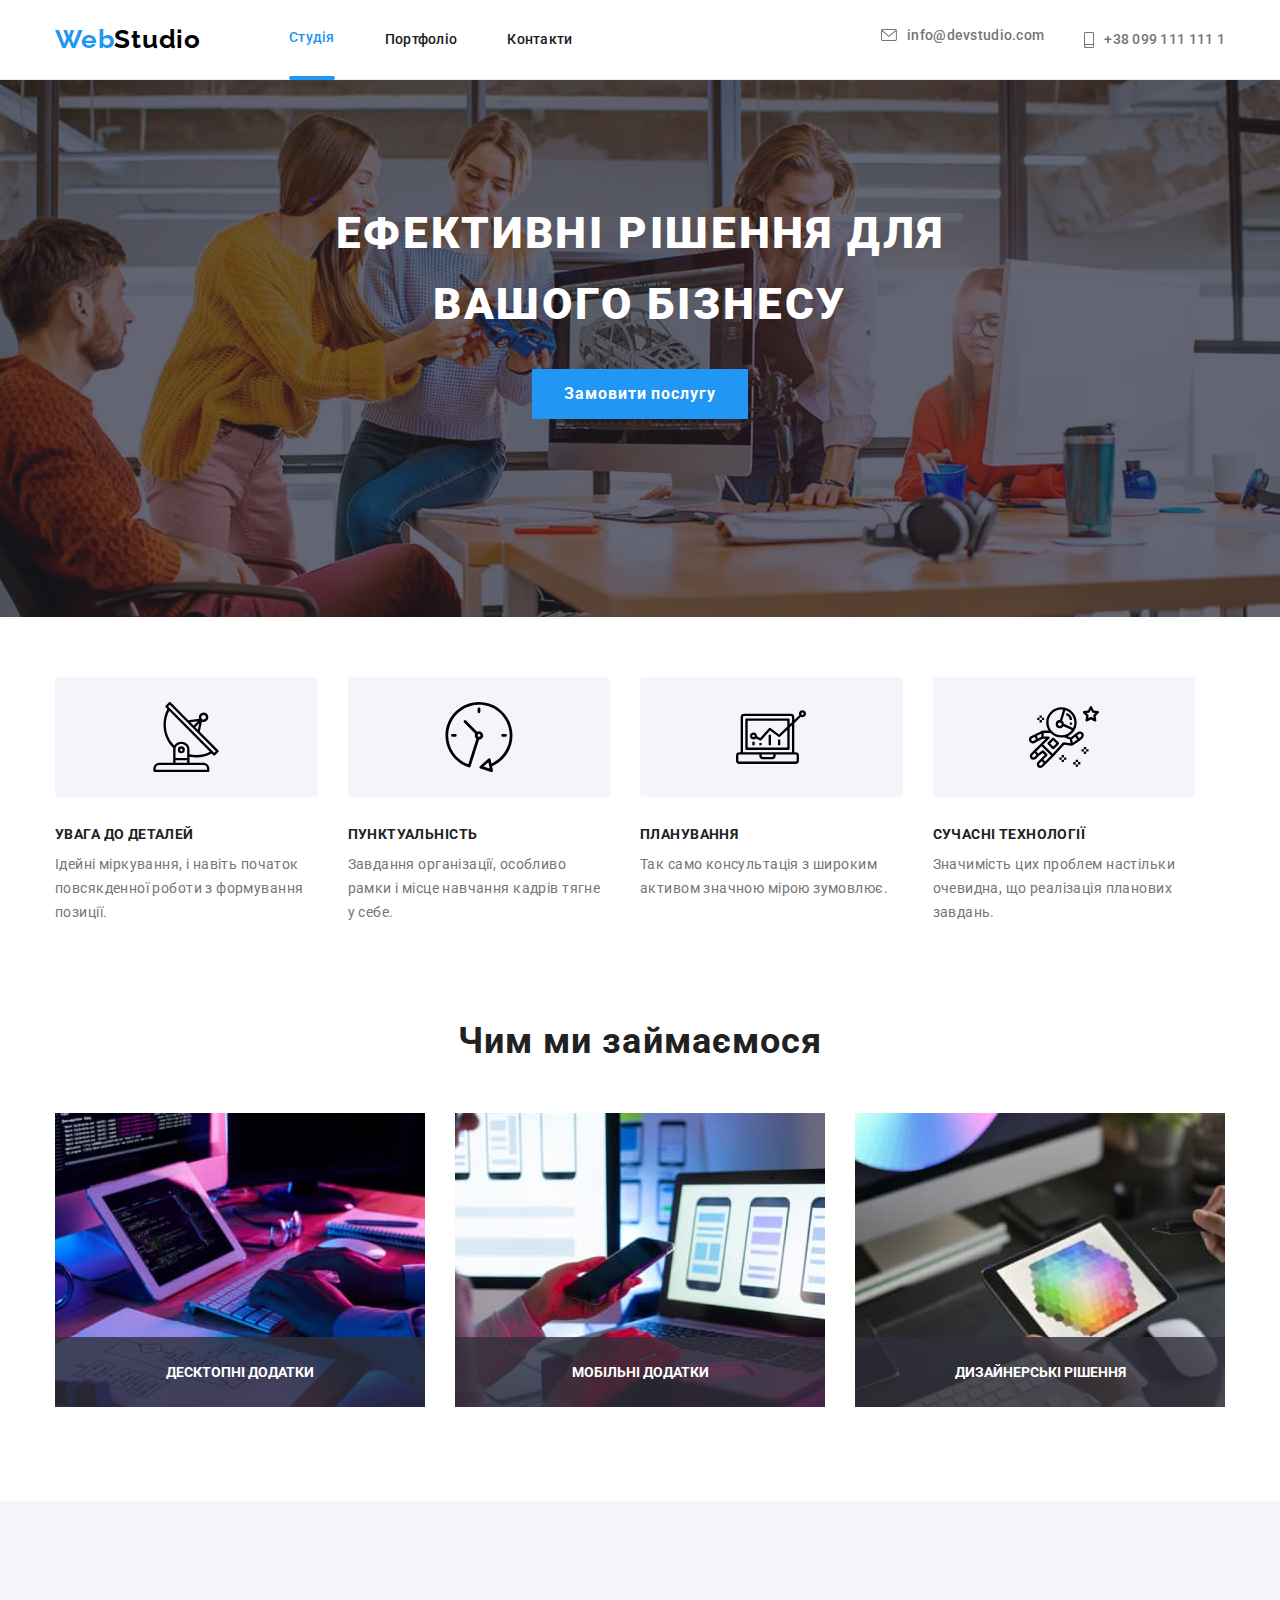
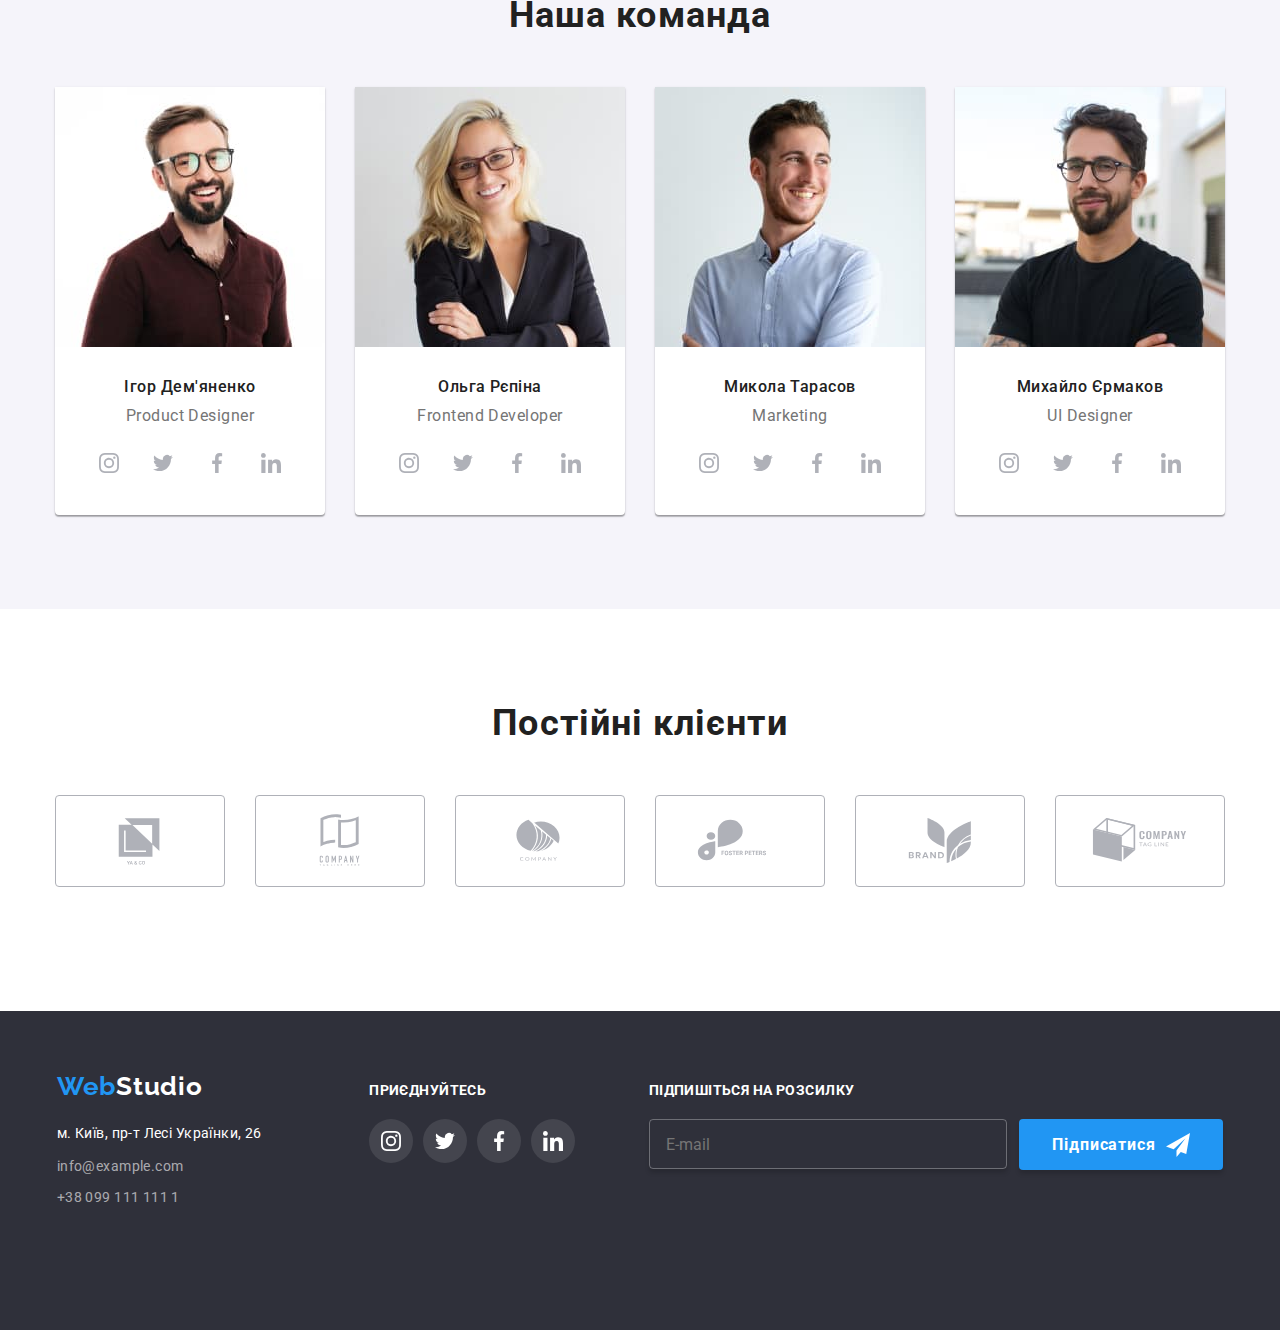
==== commit 5966b60d: "hw-8" ====
--- a/index.html
+++ b/index.html
@@ -59,7 +59,8 @@
               >
             </li>
           </ul>
-        <div>
+       
+          <div>
         <button type="button" class="menu__open__btn" data-menu-open>
           <svg class="open__icon" width="40" height="40">
             <use href="./images/symbol.svg#icon-menu_40px"></use>
@@ -575,20 +576,21 @@
           <address class="footmain-address">
             <a
               href="https://goo.gl/maps/koh7NdNNXK6s5RCy7"
-              class="map-google foas link"
+              class="map-google link"
               target="_blank"
               rel="noopener nofollow noreferrer"
-              >м. Київ, пр-т Лесі Українки, 26</a
+              >
+              <p class="map-name">м. Київ, пр-т Лесі Українки, 26</p></a
             >
             <ul class="footmain-list list">
-              <li>
+              <li class="footmain-item">
                 <a
                   href="mailto:info@example.com"
                   class="footmain-adress list link"
                   >info@example.com</a
                 >
               </li>
-              <li>
+              <li class="footmain-item">
                 <a href="tel:+380991111111" class="footmain-adress link"
                   >+38 099 111 111 1</a
                 >
--- a/css/main.min.css
+++ b/css/main.min.css
@@ -1 +1 @@
-:root{--main-black-color: #000000;--main-white-color: #ffffff;--accent-color: #2196f3;--dark-main-color: #212121;--text-color: #757575;--main-footer-color: #2f303a;--background-primary-gray: #f5f4fa;--background-primary-darck: rgba(47, 48, 58, 0.8);--logo-company-color: #afb1b8}ul{margin:0px;padding-left:0px;list-style:none}.nav-main__link{cursor:pointer}footer{font-style:normal}img{display:block;max-width:100%;height:auto}body{font-family:Roboto,sans-serif}.list{list-style:none}.link{text-decoration:none}.section{padding-top:94px;padding-bottom:94px}@media screen and (min-width: 480px){.section{padding-top:60px;padding-bottom:60px}}@media screen and (min-width: 768px){.section{padding-top:60px;padding-bottom:60px}}.container{width:100%;padding-left:15px;padding-right:15px;margin-left:auto;margin-right:auto}@media screen and (min-width: 480px){.container{min-width:480px}}@media screen and (min-width: 768px){.container{width:768px}}@media screen and (min-width: 1200px){.container{width:1200px}}.title{font-weight:500;font-size:14px;line-height:1.33;letter-spacing:.02em;color:var(--dark-main-color)}.header{padding-top:24px;padding-bottom:24px;border-bottom:1px solid #ececec}@media screen and (min-width: 480px){.header{padding-top:16px;padding-bottom:16px;width:auto}}.header__container{display:-webkit-box;display:-ms-flexbox;display:flex}@media screen and (min-width: 768px){.header__container{margin-left:auto}}@media screen and (min-width: 320px)and (max-width: 480px){.header__container{-webkit-box-pack:justify;-ms-flex-pack:justify;justify-content:space-between;-webkit-box-align:center;-ms-flex-align:center;align-items:center}}@media screen and (min-width: 480px){.header__container{-webkit-box-pack:justify;-ms-flex-pack:justify;justify-content:space-between;-webkit-box-align:center;-ms-flex-align:center;align-items:center}}@media screen and (min-width: 1200px){.header__container{display:flexbox}}.logo{font-family:"Raleway";font-style:normal;font-weight:700;font-size:26px;line-height:1.2;letter-spacing:.03em}.web-logo{color:var(--accent-color)}.studio-logo{color:#000}@media screen and (min-width: 768x){.header-logo{margin-right:88px}}@media screen and (min-width: 1200px){.header-logo{margin-right:93px}}.navigation{display:none}@media screen and (min-width: 768px){.navigation{display:-webkit-box;display:-ms-flexbox;display:flex;margin-left:88px}}@media screen and (min-width: 1200px){.navigation{display:block}}.navigation__list{display:-webkit-box;display:-ms-flexbox;display:flex;-webkit-box-align:center;-ms-flex-align:center;align-items:center}.navigation__item:not(:last-child){margin-right:50px}.navigation__link{font-family:"Roboto";font-style:normal;font-weight:500;font-size:14px;line-height:1.4;letter-spacing:.02em;color:var(--dark-main-color);-webkit-transition:color 250ms cubic-bezier(0.4, 0, 0.2, 1);transition:color 250ms cubic-bezier(0.4, 0, 0.2, 1)}.navigation__link:hover,.navigation__link:focus{color:var(--accent-color)}@media screen and (min-width: 768px){.navigation__link{padding-top:32px;font-size:14px;line-height:1.14}}@media screen and (min-width: 320px)and (max-width: 767px){.connect__list{display:none}}@media screen and (min-width: 768px){.connect__list{display:block;-ms-flex-wrap:wrap;flex-wrap:wrap;gap:10px;margin-left:auto}}@media screen and (min-width: 1200px){.connect__list{display:-webkit-box;display:-ms-flexbox;display:flex;-webkit-box-align:center;-ms-flex-align:center;align-items:center}}@media screen and (min-width: 1200px){.connect__item:not(:last-child){margin-right:50px}}.line{position:relative;color:#2196f3}.current::after{content:"";position:relative;display:block;width:100%;height:4px;bottom:-0.5px;left:0;bottom:-29px;background-color:var(--accent-color);border:none;border-radius:2px}.connect__tell{display:-webkit-box;display:-ms-flexbox;display:flex;-webkit-box-align:center;-ms-flex-align:center;align-items:center;font-family:"Roboto";font-style:normal;font-weight:500;font-size:14px;line-height:1.4;letter-spacing:.02em;color:var(--text-color);-webkit-transition:color 250ms cubic-bezier(0.4, 0, 0.2, 1);transition:color 250ms cubic-bezier(0.4, 0, 0.2, 1)}.connect__tell:hover,.connect__tell:focus{color:#2196f3}@media screen and (min-width: 768px)and (max-width: 1200px){.connect__tell{font-size:12px;line-height:1.16}}.connect__mail{font-family:"Roboto";font-style:normal;font-weight:500;font-size:14px;line-height:16px;letter-spacing:.02em;color:var(--text-color);-webkit-transition:color 250ms cubic-bezier(0.4, 0, 0.2, 1);transition:color 250ms cubic-bezier(0.4, 0, 0.2, 1)}.connect__mail:hover,.connect__mail:focus{color:#2196f3}@media screen and (min-width: 768px){.connect__mail{-webkit-box-align:center;-ms-flex-align:center;align-items:center}}@media screen and (min-width: 768px)and (max-width: 1200px){.connect__mail{font-size:12px;line-height:1.16}}.connect__icon{display:-webkit-inline-box;display:-ms-inline-flexbox;display:inline-flex;fill:currentColor;margin-right:10px;-webkit-transition:color 250ms cubic-bezier(0.4, 0, 0.2, 1),fill 250ms cubic-bezier(0.4, 0, 0.2, 1);transition:color 250ms cubic-bezier(0.4, 0, 0.2, 1),fill 250ms cubic-bezier(0.4, 0, 0.2, 1)}.nav-main__mail:hover .connect__icon,.nav-main__mail:focus .connect__icon{fill:#2196f3}.menu__open__btn{display:-webkit-box;display:-ms-flexbox;display:flex;position:relative;padding:0;margin-left:auto;background:rgba(0,0,0,0);border:1px solid #fff}@media screen and (min-width: 768px){.menu__open__btn{display:none}}@media screen and (min-width: 1200px){.menu__open__btn{display:none}}.open__icon{fill:#212121;background-color:#fff;border:none}.mob__menu{display:-webkit-box;display:-ms-flexbox;display:flex;position:absolute;background-color:#fff;z-index:1;top:0;left:0;width:100vw;height:100vh}.mob__menu>.container{height:100%;display:-webkit-box;display:-ms-flexbox;display:flex;-webkit-box-orient:vertical;-webkit-box-direction:normal;-ms-flex-direction:column;flex-direction:column;-webkit-box-pack:justify;-ms-flex-pack:justify;justify-content:space-between}@media screen and (min-width: 768px){.mob__menu{display:none}}@media screen and (min-width: 1200px){.mob__menu{display:none}}.menu__close__btn{display:block;margin-left:auto;margin-top:21px;background:rgba(0,0,0,0);border:1px solid #fff}@media screen and (min-width: 768px){.menu__close__btn{display:none}}@media screen and (min-width: 1200px){.menu__close__btn{display:none}}.close__icon{display:block;fill:currentColor;margin:auto;background:#fff;border-radius:4px;border-radius:50%}.close__icon:hover,.close__icon:focus{color:#2196f3}.mob__menu__item:not(:last-child){margin-bottom:32px}.mob__menu__link{font-family:"Roboto";font-style:normal;font-weight:500;font-size:40px;line-height:1.6;letter-spacing:.02em;color:#212121}.mob__connect{margin-bottom:64px}.mob__connect__item:not(:last-child){margin-bottom:32px}.mob__connect__mail{font-family:"Roboto";font-style:normal;font-weight:500;font-size:24px;line-height:1.2;letter-spacing:.02em;color:#757575}.mob__connect__tell{font-family:"Roboto";font-style:normal;font-weight:500;font-size:34px;line-height:1.2;letter-spacing:.02em;color:#2196f3}.mob__soc__list{display:-webkit-box;display:-ms-flexbox;display:flex}.mob__soc__item:not(last-child){margin-right:20px}.mob__soc__link{font-family:"Roboto";font-style:normal;font-weight:500;font-size:18px;line-height:1.2x;letter-spacing:.02em;color:#2196f3}.menu{padding-top:94px;padding-bottom:94px}.button-logo{font-family:"Roboto";font-weight:500;font-size:16px;line-height:1.6;letter-spacing:.03em;color:var(--dark-main-color);display:-webkit-box;display:-ms-flexbox;display:flex;gap:15px 8px;list-style:none;margin-bottom:50px}@media screen and (max-width: 767px){.button-logo{-ms-flex-wrap:wrap;flex-wrap:wrap;margin-bottom:40px}}@media screen and (min-width: 768px)and (max-width: 1199px){.button-logo{-ms-flex-wrap:nowrap;flex-wrap:nowrap;-webkit-box-pack:center;-ms-flex-pack:center;justify-content:center;margin-bottom:30px}}@media screen and (min-width: 1200px){.button-logo{-webkit-box-pack:center;-ms-flex-pack:center;justify-content:center;margin-bottom:50px}}.button-item{font-family:"Roboto";font-style:normal;font-weight:500;font-size:16px;line-height:1.6;letter-spacing:.03em;color:#212121;background:#f5f4fa;border-radius:4px;border:0px;-webkit-transition:color 250ms cubic-bezier(0.4, 0, 0.2, 1),background-color 250ms cubic-bezier(0.4, 0, 0.2, 1);transition:color 250ms cubic-bezier(0.4, 0, 0.2, 1),background-color 250ms cubic-bezier(0.4, 0, 0.2, 1);padding:6px 22px}.button-item:hover,.button-item:focus{color:var(--main-white-color);background-color:var(--accent-color)}.about{padding-top:94px;padding-bottom:94px}.about__box{-webkit-box-pack:center;-ms-flex-pack:center;justify-content:center;height:120px;margin-bottom:30px;border-radius:4px;background-color:var(--background-primary-gray)}.about__title{font-size:14px;line-height:1.71;letter-spacing:.03em;color:var(--text-color)}.about__pretitle{font-weight:700;font-size:14px;line-height:1.14;letter-spacing:.03em;text-transform:uppercase;color:var(--dark-main-color);margin-top:0px;margin-bottom:10px}@media screen and (min-width: 480px){.about__pretitle{text-align:center}}@media screen and (min-width: 768px){.about__pretitle{text-align:left}}.about__item{width:100%}@media screen and (min-width: 768px){.about__item{width:calc((100% - 30px)/2)}}@media screen and (min-width: 1200px){.about__item{width:calc((100% - 120px)/4)}}.about__list{display:-webkit-box;display:-ms-flexbox;display:flex;-ms-flex-wrap:wrap;flex-wrap:wrap;gap:30px}.button-one{display:-webkit-box;display:-ms-flexbox;display:flex;background-color:var(--main-footer-color);text-align:center;background-image:-webkit-gradient(linear, left top, left bottom, from(rgba(47, 48, 58, 0.4)), to(rgba(47, 48, 58, 0.4))),url(../images/background.jpg);background-image:linear-gradient(rgba(47, 48, 58, 0.4), rgba(47, 48, 58, 0.4)),url(../images/background.jpg);background-repeat:no-repeat;background-position:center;background-size:contain}@media screen and (min-width: 480px){.button-one{padding:118px 60px;background-size:cover}}@media screen and (min-width: 767px){.button-one{padding:118px 204px;background-size:cover}}@media screen and (min-width: 1200px){.button-one{padding:200px 200px}}@media(min-device-pixel-ratio: 2),(-webkit-min-device-pixel-ratio: 2),(min-resolution: 192dpi),(min-resolution: 2dppx){.button-one{background-image:-webkit-gradient(linear, left top, left bottom, from(rgba(47, 48, 58, 0.4)), to(rgba(47, 48, 58, 0.4))),url(../images/header-mob-2x.jpg);background-image:linear-gradient(rgba(47, 48, 58, 0.4), rgba(47, 48, 58, 0.4)),url(../images/header-mob-2x.jpg)}}@media screen and (min-width: 768px){.button-one{background-image:-webkit-gradient(linear, left top, left bottom, from(rgba(47, 48, 58, 0.4)), to(rgba(47, 48, 58, 0.4))),url(../images/background.jpg);background-image:linear-gradient(rgba(47, 48, 58, 0.4), rgba(47, 48, 58, 0.4)),url(../images/background.jpg)}}@media screen and (min-width: 768px)and (min-device-pixel-ratio: 2),screen and (min-width: 768px)and (-webkit-min-device-pixel-ratio: 2),screen and (min-width: 768px)and (min-resolution: 192dpi),screen and (min-width: 768px)and (min-resolution: 2dppx){.button-one{background-image:-webkit-gradient(linear, left top, left bottom, from(rgba(47, 48, 58, 0.4)), to(rgba(47, 48, 58, 0.4))),url(../images/header-tablet-2x.jpg);background-image:linear-gradient(rgba(47, 48, 58, 0.4), rgba(47, 48, 58, 0.4)),url(../images/header-tablet-2x.jpg)}}@media screen and (min-width: 1200px){.button-one{background-image:-webkit-gradient(linear, left top, left bottom, from(rgba(47, 48, 58, 0.4)), to(rgba(47, 48, 58, 0.4))),url(../images/background.jpg);background-image:linear-gradient(rgba(47, 48, 58, 0.4), rgba(47, 48, 58, 0.4)),url(../images/background.jpg)}}@media screen and (min-width: 1200px)and (min-device-pixel-ratio: 2),screen and (min-width: 1200px)and (-webkit-min-device-pixel-ratio: 2),screen and (min-width: 1200px)and (min-resolution: 192dpi),screen and (min-width: 1200px)and (min-resolution: 2dppx){.button-one{background-image:-webkit-gradient(linear, left top, left bottom, from(rgba(47, 48, 58, 0.4)), to(rgba(47, 48, 58, 0.4))),url(../images/header-desktop-2x.jpg);background-image:linear-gradient(rgba(47, 48, 58, 0.4), rgba(47, 48, 58, 0.4)),url(../images/header-desktop-2x.jpg)}}.button-one__pretitle{margin-bottom:30px;text-align:center;margin-right:auto;margin-left:auto;font-family:"Roboto";font-style:normal;margin-bottom:30px;color:var(--main-white-color);font-weight:900;text-align:center;letter-spacing:.06em;text-transform:uppercase}@media screen and (min-width: 480px){.button-one__pretitle{line-height:1.6}}@media screen and (min-width: 768px){.button-one__pretitle{max-width:360px;font-size:26px;line-height:1.6}}@media screen and (min-width: 1200px){.button-one__pretitle{max-width:696px;font-size:44px}}.button-one__title{font-family:"Roboto";font-weight:700;font-size:16px;line-height:1.9;-webkit-box-align:center;-ms-flex-align:center;align-items:center;text-align:center;letter-spacing:.06em;color:var(--main-white-color);background-color:var(--accent-color);border:none;outline:none;-webkit-transition:color 250ms cubic-bezier(0.4, 0, 0.2, 1),background-color 250ms cubic-bezier(0.4, 0, 0.2, 1);transition:color 250ms cubic-bezier(0.4, 0, 0.2, 1),background-color 250ms cubic-bezier(0.4, 0, 0.2, 1)}@media screen and (min-width: 480px){.button-one__title{padding:10px 24px}}@media screen and (min-width: 768px){.button-one__title{padding:10px 24px}}@media screen and (min-width: 1200px){.button-one__title{padding:10px 32px}}.whoweare{display:none}@media screen and (min-width: 1200px){.whoweare{display:-webkit-box;display:-ms-flexbox;display:flex;background-color:var(--main-white-color)}}.team-title{font-weight:700;font-size:36px;line-height:1.16;text-align:center;letter-spacing:.03em;color:var(--dark-main-color)}.whoweare{padding-bottom:94px}.whoweare .team-title{-webkit-box-pack:center;-ms-flex-pack:center;justify-content:center;margin-bottom:50px;display:-webkit-box;display:-ms-flexbox;display:flex}.whoweare .whoweare__list{display:-webkit-box;display:-ms-flexbox;display:flex}.menu-logo{background:var(--accent-color)}.whoweare__item{position:relative}.whoweare__list .whoweare__item+.whoweare__item{margin-left:30px}.whoweare__text{position:absolute;bottom:0;left:0;right:0;margin:0;padding-top:27px;padding-bottom:27px;font-weight:700;font-size:14px;line-height:1.143;text-align:center;text-transform:uppercase;color:var(--main-white-color);background-color:rgba(47,48,58,.8)}.teamphoto-list{display:-webkit-box;display:-ms-flexbox;display:flex;-ms-flex-wrap:wrap;flex-wrap:wrap;gap:30px;margin-left:auto;margin-right:auto;padding:0}.team .team-title{-webkit-box-pack:center;-ms-flex-pack:center;justify-content:center;margin-bottom:30px}@media screen and (min-width: 1200px){.team .team-title{margin-bottom:50px}}@media screen and (max-width: 1199px){.team-title{font-size:28px;line-height:1.7}}.team-photo{background-color:var(--main-white-color);-webkit-box-shadow:0px 1px 3px rgba(0,0,0,.12),0px 1px 1px rgba(0,0,0,.14),0px 2px 1px rgba(0,0,0,.2);box-shadow:0px 1px 3px rgba(0,0,0,.12),0px 1px 1px rgba(0,0,0,.14),0px 2px 1px rgba(0,0,0,.2);border-radius:0px 0px 4px 4px}@media screen and (min-width: 768px){.team-photo{width:calc((100% - 30px)/2);display:-webkit-box;display:-ms-flexbox;display:flex;-webkit-box-orient:vertical;-webkit-box-direction:normal;-ms-flex-direction:column;flex-direction:column}}@media screen and (min-width: 1200px){.team-photo{width:calc((100% - 90px)/4)}}.team{padding-top:60px;padding-bottom:60px;background-color:var(--background-primary-gray)}@media screen and (min-width: 1200px){.team{padding-top:94px;padding-bottom:94px}}.teamdiv{padding-top:30px;padding-bottom:30px}.team-name{font-weight:500;font-size:16px;line-height:1.19;text-align:center;letter-spacing:.03em;color:var(--dark-main-color);margin-bottom:10px}.team-soc{display:-webkit-box;display:-ms-flexbox;display:flex;-webkit-box-pack:center;-ms-flex-pack:center;justify-content:center;gap:10px}.team-soc-link{display:-webkit-box;display:-ms-flexbox;display:flex;height:44px;width:44px;border-radius:50%;background-color:#fff;-webkit-box-align:center;-ms-flex-align:center;align-items:center;-webkit-box-pack:center;-ms-flex-pack:center;justify-content:center;-webkit-transition:fill 250ms cubic-bezier(0.4, 0, 0.2, 1),background-color 250ms cubic-bezier(0.4, 0, 0.2, 1);transition:fill 250ms cubic-bezier(0.4, 0, 0.2, 1),background-color 250ms cubic-bezier(0.4, 0, 0.2, 1)}.team-soc-link:hover,.team-soc-link:focus{background-color:var(--accent-color)}.team-soc-icon{-webkit-box-pack:center;-ms-flex-pack:center;justify-content:center;fill:#afb1b8}.team-soc-link:hover .team-soc-icon,.team-soc-link:focus .team-soc-icon{fill:#fff}.team-position{font-weight:400;font-size:16px;line-height:1.19;text-align:center;letter-spacing:.03em;margin-bottom:16px;color:var(--text-color)}.marketing-title{font-style:normal;font-weight:700;font-size:18px;line-height:2;letter-spacing:.06em;color:var(--dark-main-color)}.marketing-pre{font-weight:400;font-size:16px;line-height:1.88;letter-spacing:.03em;color:var(--text-color)}.marketing-wrap{position:relative;overflow:hidden}.marketing{display:-webkit-box;display:-ms-flexbox;display:flex;-ms-flex-wrap:wrap;flex-wrap:wrap;gap:30px;list-style:none}.marketing-item{width:100%}.marketing-item:hover,.marketing-item:focus{-webkit-box-shadow:0px 1px 3px rgba(0,0,0,.12),0px 1px 1px rgba(0,0,0,.14),0px 2px 1px rgba(0,0,0,.2);box-shadow:0px 1px 3px rgba(0,0,0,.12),0px 1px 1px rgba(0,0,0,.14),0px 2px 1px rgba(0,0,0,.2)}@media screen and (min-width: 768px){.marketing-item{-ms-flex-preferred-size:calc((100% - 30px)/2);flex-basis:calc((100% - 30px)/2)}}@media screen and (min-width: 1200px){.marketing-item{-ms-flex-preferred-size:calc((100% - 90px)/3);flex-basis:calc((100% - 90px)/3)}}.markdiv{padding:20px 24px;border-right:1px solid #eee;border-left:1px solid #eee;border-bottom:1px solid #eee}.marketing-text{position:absolute;top:0px;left:0px;font-family:"Roboto";font-style:normal;font-weight:400;font-size:18px;line-height:1.5;letter-spacing:.03em;color:var(--main-white-color);background-color:rgba(33,150,243,.9);padding:63px 27px;height:100%;-webkit-transform:translateY(100%);transform:translateY(100%);-webkit-transition:-webkit-transform 250ms linear;transition:-webkit-transform 250ms linear;transition:transform 250ms linear;transition:transform 250ms linear, -webkit-transform 250ms linear;overflow:auto}.marketing-item:hover .marketing-text{-webkit-transform:translateY(0%);transform:translateY(0%)}.clients{padding-top:60px;padding-bottom:60px}@media screen and (min-width: 1200px){.clients{padding-top:94px;padding-bottom:94px}}.clients-title{font-family:"Roboto";font-style:normal;font-weight:700;font-size:36px;line-height:1.16;text-align:center;letter-spacing:.03em;margin-top:0;margin-bottom:30px;color:#212121}@media screen and (max-width: 1199px){.clients-title{font-size:28px;line-height:1.7}}@media screen and (min-width: 1200px){.clients-title{margin-bottom:50px}}@media screen and (max-width: 480px){.clients-list{display:-webkit-box;display:-ms-flexbox;display:flex;-webkit-box-orient:vertical;-webkit-box-direction:normal;-ms-flex-direction:column;flex-direction:column;-webkit-box-align:center;-ms-flex-align:center;align-items:center}}@media screen and (min-width: 481px)and (max-width: 767px){.clients-list{display:-webkit-box;display:-ms-flexbox;display:flex;-ms-flex-wrap:wrap;flex-wrap:wrap;-webkit-box-pack:justify;-ms-flex-pack:justify;justify-content:space-between}}@media screen and (min-width: 768px){.clients-list{display:-webkit-box;display:-ms-flexbox;display:flex;-ms-flex-wrap:wrap;flex-wrap:wrap;-webkit-box-pack:justify;-ms-flex-pack:justify;justify-content:space-between}}@media screen and (min-width: 1200px){.clients-list{display:-webkit-box;display:-ms-flexbox;display:flex;-webkit-box-pack:justify;-ms-flex-pack:justify;justify-content:space-between}}@media screen and (max-width: 767px){.clients-item{margin-bottom:30px}}@media screen and (min-width: 768px){.clients-item{margin-bottom:30px;width:calc((100% - 30px)/3)}}@media screen and (min-width: 1200px){.clients-item{width:calc((100% - 150px)/6)}}.clients-link{display:-webkit-box;display:-ms-flexbox;display:flex;-webkit-box-align:center;-ms-flex-align:center;align-items:center;-webkit-box-pack:center;-ms-flex-pack:center;justify-content:center;width:170px;height:90px;color:var(--logo-company-color);border:1px solid var(--logo-company-color);border-radius:4px;margin:0px;padding:16px 0px;-webkit-transition:border-color 250ms cubic-bezier(0.4, 0, 0.2, 1),fill 250ms cubic-bezier(0.4, 0, 0.2, 1);transition:border-color 250ms cubic-bezier(0.4, 0, 0.2, 1),fill 250ms cubic-bezier(0.4, 0, 0.2, 1)}.clients-link:hover,.clients-link:focus{fill:#2196f3;border-color:var(--accent-color)}@media screen and (max-width: 767px){.clients-link{width:210px;height:92px}}@media screen and (min-width: 768px){.clients-link{width:226px;height:92px}}@media screen and (min-width: 1200px){.clients-link{width:170px;height:92px}}.clients-btn{fill:var(--logo-company-color);-webkit-transition:border-color 250ms cubic-bezier(0.4, 0, 0.2, 1),fill 250ms cubic-bezier(0.4, 0, 0.2, 1);transition:border-color 250ms cubic-bezier(0.4, 0, 0.2, 1),fill 250ms cubic-bezier(0.4, 0, 0.2, 1)}.clients-link:hover .clients-btn,.clients-link:focus .clients-btn{fill:var(--accent-color)}.footmain{padding-top:60px;padding-bottom:60px;background-color:#2f303a}@media screen and (min-width: 768px){.footmain-container{display:-webkit-box;display:-ms-flexbox;display:flex;-ms-flex-wrap:wrap;flex-wrap:wrap;-webkit-box-align:baseline;-ms-flex-align:baseline;align-items:baseline;-ms-flex-pack:distribute;justify-content:space-around}}@media screen and (min-width: 1200px){.footmain-container{display:-webkit-box;display:-ms-flexbox;display:flex}}.studio-logofoot{color:var(--main-white-color)}.footer-logo{margin-bottom:20px}@media screen and (max-width: 767px){.footer-logo{margin:0px}}.map-google{font-style:normal;font-weight:400;font-size:14px;line-height:1.7;letter-spacing:.03em;color:var(--main-white-color)}.web{display:inline-block;text-align:center}.footmain__add{text-align:center;margin-bottom:60px}@media screen and (min-width: 1200px){.footmain__add{margin-bottom:60px;text-align:left}}.footmain-adress{font-family:"Roboto";font-style:normal;font-weight:400;font-size:14px;line-height:1.7;letter-spacing:.03em;color:rgba(255,255,255,.6)}.address{display:inline-block;margin-bottom:9px;text-align:center}.welcome{margin-bottom:60px}.welcome-title{display:block;margin:0;margin-bottom:20px;color:var(--main-white-color);font-weight:700;font-size:14px;line-height:1.14;letter-spacing:.03em;text-transform:uppercase;text-align:center}@media screen and (min-width: 1200px){.welcome-title{text-align:left}}.team-soc-join{height:44px;width:44px;border-radius:50%;background-color:rgba(255,255,255,.1);-webkit-box-pack:center;-ms-flex-pack:center;justify-content:center;-webkit-transition:background-color 250ms cubic-bezier(0.4, 0, 0.2, 1);transition:background-color 250ms cubic-bezier(0.4, 0, 0.2, 1)}.team-soc-join:hover,.team-soc-join:focus{background-color:var(--accent-color)}.team-soc-icon1{-webkit-box-pack:center;-ms-flex-pack:center;justify-content:center;fill:#fff;-webkit-transition:background-color 250ms cubic-bezier(0.4, 0, 0.2, 1);transition:background-color 250ms cubic-bezier(0.4, 0, 0.2, 1)}.team-soc-join:hover .team-soc-icon1 .team-soc-join:focus .team-soc-icon1{fill:#fff}@media screen and (min-width: 1200px){.footer-form{display:-webkit-box;display:-ms-flexbox;display:flex;-webkit-box-align:start;-ms-flex-align:start;align-items:flex-start}}.footer-form__icon{display:inline-block;margin-left:10px;fill:var(--main-white-color)}.form-title{color:var(--main-white-color);font-weight:700;font-size:14px;line-height:1.14;letter-spacing:.03em;text-transform:uppercase;text-align:center}@media screen and (min-width: 768px){.form-title{-ms-flex-wrap:nowrap;flex-wrap:nowrap}}@media screen and (min-width: 1200px){.form-title{text-align:left}}.footer-form input[type=email]{margin-bottom:20px;height:50px;background:inherit;border:1px solid rgba(255,255,255,.3);-webkit-box-shadow:0px 4px 4px rgba(0,0,0,.15);box-shadow:0px 4px 4px rgba(0,0,0,.15);border-radius:4px;outline:none;padding:12px 16px;font-size:16px;line-height:1.87;color:rgba(255,255,255,.6);width:100%}@media screen and (min-width: 480px){.footer-form input[type=email]{display:block;margin-left:auto;margin-right:auto;width:100%}}@media screen and (min-width: 768x){.footer-form input[type=email]{display:-webkit-box;display:-ms-flexbox;display:flex;-ms-flex-wrap:wrap;flex-wrap:wrap}}@media screen and (min-width: 1200px){.footer-form input[type=email]{width:358px}}@media screen and (min-width: 1200px){.form-modal{display:-webkit-box;display:-ms-flexbox;display:flex;-webkit-box-orient:horizontal;-webkit-box-direction:normal;-ms-flex-direction:row;flex-direction:row;-webkit-box-pack:justify;-ms-flex-pack:justify;justify-content:space-between;-webkit-box-align:center;-ms-flex-align:center;align-items:center}}.footer-form__button{border:1px solid rgba(0,0,0,0);padding:10px 32px;min-width:200px;min-height:50px;-webkit-box-shadow:0px 4px 4px rgba(0,0,0,.15);box-shadow:0px 4px 4px rgba(0,0,0,.15);border-radius:4px;cursor:pointer;color:var(--main-white-color);background-color:var(--accent-color);outline:none;font-weight:700;font-size:16px;line-height:1.87;text-decoration:none;text-align:center;letter-spacing:.06em;display:-webkit-box;display:-ms-flexbox;display:flex;-webkit-box-align:center;-ms-flex-align:center;align-items:center;margin-left:auto;margin-right:auto}@media screen and (min-width: 1200px){.footer-form__button{margin-left:12px}}.modal{position:absolute;min-height:609px;width:450px;background-color:#fff;border-radius:4px;padding:40px;left:50%;top:30%;-webkit-transform:translate(-50%, -50%) scale(1) rotate(0);transform:translate(-50%, -50%) scale(1) rotate(0);-webkit-transition:-webkit-transform 250ms;transition:-webkit-transform 250ms;transition:transform 250ms;transition:transform 250ms, -webkit-transform 250ms;-webkit-transform:translate(-50%, -30%) scale(1);transform:translate(-50%, -30%) scale(1)}@media screen and (min-width: 768px){.modal{position:absolute;min-height:609px;width:450px;background-color:#fff;border-radius:4px;left:50%;right:50%;-webkit-transform:translate(-50%, -50%) scale(1) rotate(0);transform:translate(-50%, -50%) scale(1) rotate(0);-webkit-transition:-webkit-transform 250ms;transition:-webkit-transform 250ms;transition:transform 250ms;transition:transform 250ms, -webkit-transform 250ms;padding:40px;-webkit-transform:translate(-50%, -30%) scale(1);transform:translate(-50%, -30%) scale(1)}}@media screen and (min-width: 1200px){.modal{position:absolute;min-height:609px;width:450px;background-color:#fff;border-radius:4px;top:50%;left:50%;-webkit-transform:translate(-50%, -50%) scale(1) rotate(0);transform:translate(-50%, -50%) scale(1) rotate(0);-webkit-transition:-webkit-transform 250ms;transition:-webkit-transform 250ms;transition:transform 250ms;transition:transform 250ms, -webkit-transform 250ms;padding:40px;min-height:581px;width:528px}}.backdrop{position:fixed;top:0%;left:0%;width:100%;height:100%;color:rgba(0,0,0,.2);background:rgba(0,0,0,.2);opacity:1;-webkit-transition:opacity 250ms linear,visibility 250ms;transition:opacity 250ms linear,visibility 250ms}.is-hidden{opacity:0;visibility:hidden;pointer-events:none}.backdrop.is-hidden .modal{-webkit-transform:translate(-50%, -50%) scale(0) rotate(-180deg);transform:translate(-50%, -50%) scale(0) rotate(-180deg)}.backdrop.is-hidden .modal .modal-close{-webkit-transform:scale(1);transform:scale(1)}.close{position:absolute;top:8px;right:8px;width:30px;height:30px;cursor:pointer;color:#000;background-color:var(--main-white-color);border-radius:50%;border:none;outline:none;-webkit-box-shadow:0px 2px 1px rgba(0,0,0,.2),0px 1px 1px rgba(0,0,0,.14),0px 1px 3px rgba(0,0,0,.12);box-shadow:0px 2px 1px rgba(0,0,0,.2),0px 1px 1px rgba(0,0,0,.14),0px 1px 3px rgba(0,0,0,.12);-webkit-transform:scale(1);transform:scale(1);-webkit-transition:all 250ms cubic-bezier(0.4, 0, 0.2, 1);transition:all 250ms cubic-bezier(0.4, 0, 0.2, 1)}.close:hover,.close:focus,.close:active{fill:var(--main-white-color);border:.5px groove var(--background-primary-gray);-webkit-transition:all 250ms cubic-bezier(0.4, 0, 0.2, 1);transition:all 250ms cubic-bezier(0.4, 0, 0.2, 1)}.modal-close{display:block;fill:currentColor;margin:auto;background:#fff;border-radius:4px;border-radius:50%}.close:hover .modal-close,.close:focus .modal-close,.close:hover,.close:focus{-webkit-transform:scale(1.3);transform:scale(1.3);background-color:var(--accent-color);fill:var(--main-white-color);-webkit-transition:all 250ms cubic-bezier(0.4, 0, 0.2, 1);transition:all 250ms cubic-bezier(0.4, 0, 0.2, 1)}.input-form{width:100%;height:40px;border:1px solid rgba(33,33,33,.2);border-radius:4px;padding-left:42px;font-weight:400;font-size:12px;line-height:.8;letter-spacing:.01em;color:#757575}.input-form:focus{outline-color:#2196f3}.input-wrap{position:relative}.input-field{margin-bottom:12px}.input-field-comm{margin-bottom:30px}.input-comment{margin-bottom:20px}.form-icon{position:absolute;left:12px;top:50%;-webkit-transform:translateY(-50%);transform:translateY(-50%);display:block}.input-form:focus+.form-icon{fill:#2196f3}.error{display:none}.input-title{font-weight:400;font-size:12px;line-height:1.17;letter-spacing:.01em;color:var(--text-color);display:block;margin-bottom:4px;left:42px;-webkit-transition:all 250ms cubic-bezier(0.4, 0, 0.2, 1);transition:all 250ms cubic-bezier(0.4, 0, 0.2, 1)}.modal-text{width:100%;height:120px;border:1px solid rgba(33,33,33,.2);border-radius:4px;resize:none;padding:12px 16px;font-weight:400;font-size:12px;line-height:.8;letter-spacing:.01em;color:rgba(117,117,117,.5)}.send-btn{display:block;background:#188ce8;color:#fff;-webkit-box-shadow:0px 4px 4px rgba(0,0,0,.15);box-shadow:0px 4px 4px rgba(0,0,0,.15);border-radius:4px;border:1px solid rgba(0,0,0,0);padding:10px 52px;min-width:200px;min-height:50px;cursor:pointer;outline:none;font-weight:700;font-size:16px;line-height:1.87;text-decoration:none;letter-spacing:.06em;text-align:center;margin:0 auto}.chekbox-text{font-weight:400;font-size:12px;line-height:1.6;letter-spacing:.03em;color:var(--text-color);-webkit-box-pack:center;-ms-flex-pack:center;justify-content:center}@media screen and (min-width: 1200px){.chekbox-text{font-size:14px;line-height:1.7}}.chekbox-text span{display:-webkit-box;display:-ms-flexbox;display:flex;width:16px;height:15px;margin-right:8px;border-radius:4px;cursor:pointer;fill:solid 212121;-webkit-transition:all 250ms cubic-bezier(0.4, 0, 0.2, 1);transition:all 250ms cubic-bezier(0.4, 0, 0.2, 1)}.input-che:checked+.chekbox-text span{background-color:var(--accent-color);border-color:rgba(0,0,0,0)}.input-che:focus+.chekbox-text span{border-color:var(--accent-color)}.icon-che{border:2px solid;border-color:var(--dark-main-color);fill:var(--main-white-color);-webkit-transition:250ms cubic-bezier(0.4, 0, 0.2, 1);transition:250ms cubic-bezier(0.4, 0, 0.2, 1)}.modal-checkbox{fill:var(--dark-main-color)}.modal-link{color:#2196f3;text-decoration:underline}.chek-link{padding-left:3px}.input-che:checked+.chekbox-text .icon-che{background-color:var(--accent-color);border:none;fill:var(--main-white-color)}.modal-title{font-weight:700;font-size:20px;line-height:1.15;text-align:center;letter-spacing:.03em;color:#212121;text-align:center;margin-bottom:12px}.visually-hidden{position:absolute;width:1px;height:1px;margin:-1px;border:0;padding:0;white-space:nowrap;-webkit-clip-path:inset(100%);clip-path:inset(100%);clip:rect(0 0 0 0);overflow:hidden}.connect__mail,.about__box,.team-soc-icon,.team-soc-join,.team-soc-icon1,.send-btn,.chekbox-text{display:-webkit-box;display:-ms-flexbox;display:flex;-webkit-box-align:center;-ms-flex-align:center;align-items:center}/*# sourceMappingURL=main.min.css.map */+:root{--main-black-color: #000000;--main-white-color: #ffffff;--accent-color: #2196f3;--dark-main-color: #212121;--text-color: #757575;--main-footer-color: #2f303a;--background-primary-gray: #f5f4fa;--background-primary-darck: rgba(47, 48, 58, 0.8);--logo-company-color: #afb1b8}p,h1,h2,h3,h4,h5,h6{margin:0px;padding:0px}ul,li{margin:0px;padding:0px;list-style:none}.nav-main__link{cursor:pointer}footer{font-style:normal}img{display:block;max-width:100%;height:auto}body{font-family:Roboto,sans-serif}.list{list-style:none}.link{text-decoration:none}.section{padding-top:94px;padding-bottom:94px}@media screen and (min-width: 480px){.section{padding-top:60px;padding-bottom:60px}}@media screen and (min-width: 768px){.section{padding-top:60px;padding-bottom:60px}}.container{width:100%;padding-left:15px;padding-right:15px;margin-left:auto;margin-right:auto}@media screen and (min-width: 480px){.container{max-width:auto;width:480px}}@media screen and (min-width: 768px){.container{width:768px}}@media screen and (min-width: 1200px){.container{width:1200px}}.title{font-weight:500;font-size:14px;line-height:1.33;letter-spacing:.02em;color:var(--dark-main-color)}.header{padding-top:15px;padding-bottom:15px;border-bottom:1px solid #ececec}@media screen and (min-width: 768px){.header{padding-top:26px;padding-bottom:26p}}@media screen and (min-width: 1200px){.header{padding-top:24px;padding-bottom:24px}}.header__container{display:-webkit-box;display:-ms-flexbox;display:flex}@media screen and (min-width: 768px){.header__container{margin-left:auto}}@media screen and (min-width: 320px)and (max-width: 479px){.header__container{-webkit-box-pack:justify;-ms-flex-pack:justify;justify-content:space-between;-webkit-box-align:center;-ms-flex-align:center;align-items:center}}@media screen and (min-width: 480px){.header__container{-webkit-box-pack:justify;-ms-flex-pack:justify;justify-content:space-between;-webkit-box-align:center;-ms-flex-align:center;align-items:center}}@media screen and (min-width: 1200px){.header__container{display:flexbox}}.logo{font-family:"Raleway";font-style:normal;font-weight:700;font-size:26px;line-height:1.2;letter-spacing:.03em}.web-logo{color:var(--accent-color)}.studio-logo{color:#000}@media screen and (min-width: 768x){.header-logo{margin-right:88px}}.navigation{display:none}@media screen and (min-width: 768px){.navigation{display:-webkit-box;display:-ms-flexbox;display:flex;margin-left:88px}}@media screen and (min-width: 1200px){.navigation{display:block}}.navigation__list{display:-webkit-box;display:-ms-flexbox;display:flex;-webkit-box-align:center;-ms-flex-align:center;align-items:center}.navigation__item:not(:last-child){margin-right:50px}.navigation__link{font-family:"Roboto";font-style:normal;font-weight:500;font-size:14px;line-height:1.4;letter-spacing:.02em;color:var(--dark-main-color);-webkit-transition:color 250ms cubic-bezier(0.4, 0, 0.2, 1);transition:color 250ms cubic-bezier(0.4, 0, 0.2, 1)}.navigation__link:hover,.navigation__link:focus{color:var(--accent-color)}@media screen and (min-width: 768px){.navigation__link{padding-top:32px;font-size:14px;line-height:1.14}}@media screen and (min-width: 320px)and (max-width: 767px){.connect__list{display:none}}@media screen and (min-width: 768px){.connect__list{display:block;-ms-flex-wrap:wrap;flex-wrap:wrap;gap:10px;margin-left:auto}}@media screen and (min-width: 1200px){.connect__list{display:-webkit-box;display:-ms-flexbox;display:flex;-webkit-box-align:center;-ms-flex-align:center;align-items:center}}@media screen and (min-width: 768px){.connect__item:not(:last-child){margin-bottom:10px}}@media screen and (min-width: 1200px){.connect__item:not(:last-child){margin-right:30px}}.line{position:relative;color:#2196f3}.current::after{content:"";position:relative;display:block;width:100%;height:4px;bottom:-0.5px;left:0;bottom:-29px;background-color:var(--accent-color);border:none;border-radius:2px}.connect__tell{display:-webkit-box;display:-ms-flexbox;display:flex;-webkit-box-align:center;-ms-flex-align:center;align-items:center;font-family:"Roboto";font-style:normal;font-weight:500;font-size:14px;line-height:1.4;letter-spacing:.02em;color:var(--text-color);-webkit-transition:color 250ms cubic-bezier(0.4, 0, 0.2, 1);transition:color 250ms cubic-bezier(0.4, 0, 0.2, 1)}.connect__tell:hover,.connect__tell:focus{color:#2196f3}@media screen and (min-width: 768px)and (max-width: 1200px){.connect__tell{font-size:12px;line-height:1.16}}.connect__mail{font-family:"Roboto";font-style:normal;font-weight:500;font-size:14px;line-height:16px;letter-spacing:.02em;color:var(--text-color);-webkit-transition:color 250ms cubic-bezier(0.4, 0, 0.2, 1);transition:color 250ms cubic-bezier(0.4, 0, 0.2, 1)}.connect__mail:hover,.connect__mail:focus{color:#2196f3}@media screen and (min-width: 768px){.connect__mail{-webkit-box-align:center;-ms-flex-align:center;align-items:center}}@media screen and (min-width: 768px)and (max-width: 1200px){.connect__mail{font-size:12px;line-height:1.16}}.connect__icon{display:-webkit-inline-box;display:-ms-inline-flexbox;display:inline-flex;fill:currentColor;margin-right:10px;-webkit-transition:color 250ms cubic-bezier(0.4, 0, 0.2, 1),fill 250ms cubic-bezier(0.4, 0, 0.2, 1);transition:color 250ms cubic-bezier(0.4, 0, 0.2, 1),fill 250ms cubic-bezier(0.4, 0, 0.2, 1)}.nav-main__mail:hover .connect__icon,.nav-main__mail:focus .connect__icon{fill:#2196f3}.menu__open__btn{display:-webkit-box;display:-ms-flexbox;display:flex;position:relative;padding:0;margin-left:auto;background:rgba(0,0,0,0);border:1px solid #fff}@media screen and (min-width: 768px){.menu__open__btn{display:none}}@media screen and (min-width: 1200px){.menu__open__btn{display:none}}.open__icon{fill:#212121;background-color:#fff;border:none}.mob__menu{display:-webkit-box;display:-ms-flexbox;display:flex;position:absolute;background-color:#fff;z-index:1;top:0;left:0;width:100vw;height:100vh}.mob__menu>.container{height:100%;display:-webkit-box;display:-ms-flexbox;display:flex;-webkit-box-orient:vertical;-webkit-box-direction:normal;-ms-flex-direction:column;flex-direction:column;-webkit-box-pack:justify;-ms-flex-pack:justify;justify-content:space-between}@media screen and (min-width: 768px){.mob__menu{display:none}}@media screen and (min-width: 1200px){.mob__menu{display:none}}.menu__close__btn{display:block;margin-left:auto;margin-top:21px;background:rgba(0,0,0,0);border:1px solid #fff}@media screen and (min-width: 768px){.menu__close__btn{display:none}}@media screen and (min-width: 1200px){.menu__close__btn{display:none}}.close__icon{display:block;fill:currentColor;margin:auto;background:#fff;border-radius:4px;border-radius:50%}.close__icon:hover,.close__icon:focus{color:#2196f3}.mob__menu__item:not(:last-child){margin-bottom:32px}.mob__menu__link{font-family:"Roboto";font-style:normal;font-weight:500;font-size:40px;line-height:1.6;letter-spacing:.02em;color:#212121}.mob__connect{margin-bottom:64px}.mob__connect__item:not(:last-child){margin-bottom:32px}.mob__connect__mail{font-family:"Roboto";font-style:normal;font-weight:500;font-size:24px;line-height:1.2;letter-spacing:.02em;color:#757575}.mob__connect__tell{font-family:"Roboto";font-style:normal;font-weight:500;font-size:34px;line-height:1.2;letter-spacing:.02em;color:#2196f3}.mob__soc__list{display:-webkit-box;display:-ms-flexbox;display:flex}.mob__soc__item:not(last-child){margin-right:20px}.mob__soc__link{font-family:"Roboto";font-style:normal;font-weight:500;font-size:18px;line-height:1.2x;letter-spacing:.02em;color:#2196f3}@media screen and (min-width: 768px){.menu{padding-top:60px;padding-bottom:60px}}@media screen and (min-width: 1200px){.menu{padding-top:94px;padding-bottom:94px}}.button-logo{font-family:"Roboto";font-weight:500;font-size:16px;line-height:1.6;letter-spacing:.03em;color:var(--dark-main-color);display:-webkit-box;display:-ms-flexbox;display:flex;gap:15px 8px;list-style:none;display:flex}@media screen and (max-width: 767px){.button-logo{-ms-flex-wrap:wrap;flex-wrap:wrap;margin-bottom:40px}}@media screen and (min-width: 768px)and (max-width: 1199px){.button-logo{-ms-flex-wrap:nowrap;flex-wrap:nowrap;-webkit-box-pack:center;-ms-flex-pack:center;justify-content:center;margin-bottom:30px}}@media screen and (min-width: 1200px){.button-logo{-webkit-box-pack:center;-ms-flex-pack:center;justify-content:center;margin-bottom:50px}}.button-item{font-family:"Roboto";font-style:normal;font-weight:500;font-size:16px;line-height:1.6;letter-spacing:.03em;color:#212121;background:#f5f4fa;border-radius:4px;border:0px;-webkit-transition:color 250ms cubic-bezier(0.4, 0, 0.2, 1),background-color 250ms cubic-bezier(0.4, 0, 0.2, 1);transition:color 250ms cubic-bezier(0.4, 0, 0.2, 1),background-color 250ms cubic-bezier(0.4, 0, 0.2, 1);padding:6px 22px}.button-item:hover,.button-item:focus{color:var(--main-white-color);background-color:var(--accent-color)}@media screen and (min-width: 480px){.about{margin-top:60px;margin-bottom:60px}}@media screen and (min-width: 768px){.about{margin-top:60px;margin-bottom:60px}}.about__box{-webkit-box-pack:center;-ms-flex-pack:center;justify-content:center;height:120px;margin-bottom:30px;border-radius:4px;background-color:var(--background-primary-gray)}.about__title{font-size:14px;line-height:1.71;letter-spacing:.03em;color:var(--text-color)}@media screen and (min-width: 480px){.about__title{text-align:left;width:450px;height:50px}}@media screen and (min-width: 768px){.about__title{font-size:14px;line-height:1.71;letter-spacing:.03em;color:var(--text-color);width:100%}}.about__pretitle{font-weight:700;font-size:14px;line-height:1.14;letter-spacing:.03em;text-transform:uppercase;color:var(--dark-main-color);margin-top:0px;margin-bottom:10px}@media screen and (min-width: 480px){.about__pretitle{text-align:center;width:100%}}@media screen and (min-width: 768px){.about__pretitle{text-align:left}}.about__item{width:100%}@media screen and (min-width: 768px){.about__item{width:calc((100% - 30px)/2)}}@media screen and (min-width: 1200px){.about__item{width:calc((100% - 120px)/4)}}.about__list{display:-webkit-box;display:-ms-flexbox;display:flex;-ms-flex-wrap:wrap;flex-wrap:wrap;gap:30px}.button-one{padding:118px 60px;padding-bottom:198px;background-size:cover;display:-webkit-box;display:-ms-flexbox;display:flex;background-color:var(--main-footer-color);text-align:center;background-image:-webkit-gradient(linear, left top, left bottom, from(rgba(47, 48, 58, 0.4))),url(../images/background.jpg);background-image:linear-gradient(rgba(47, 48, 58, 0.4) rgba(47, 48, 58, 0.4)),url(../images/background.jpg);background-repeat:no-repeat;background-position:center top;background-size:cover;max-width:100%;margin-right:auto;margin-left:auto}@media screen and (min-width: 768px){.button-one{padding:118px 204px;padding-bottom:198px}}@media(min-device-pixel-ratio: 2),(-webkit-min-device-pixel-ratio: 2),(min-resolution: 192dpi),(min-resolution: 2dppx){.button-one{background-image:-webkit-gradient(linear, left top, left bottom, from(rgba(47, 48, 58, 0.4)), to(rgba(47, 48, 58, 0.4))),url(../images/header-mob-2x.jpg);background-image:linear-gradient(rgba(47, 48, 58, 0.4), rgba(47, 48, 58, 0.4)),url(../images/header-mob-2x.jpg)}}@media screen and (min-width: 768px)and (min-device-pixel-ratio: 2),screen and (min-width: 768px)and (-webkit-min-device-pixel-ratio: 2),screen and (min-width: 768px)and (min-resolution: 192dpi),screen and (min-width: 768px)and (min-resolution: 2dppx){.button-one{background-image:-webkit-gradient(linear, left top, left bottom, from(rgba(47, 48, 58, 0.4)), to(rgba(47, 48, 58, 0.4))),url(../images/header-tablet-2x.jpg);background-image:linear-gradient(rgba(47, 48, 58, 0.4), rgba(47, 48, 58, 0.4)),url(../images/header-tablet-2x.jpg)}}@media screen and (min-width: 1200px)and (min-device-pixel-ratio: 2),screen and (min-width: 1200px)and (-webkit-min-device-pixel-ratio: 2),screen and (min-width: 1200px)and (min-resolution: 192dpi),screen and (min-width: 1200px)and (min-resolution: 2dppx){.button-one{background-image:-webkit-gradient(linear, left top, left bottom, from(rgba(47, 48, 58, 0.4)), to(rgba(47, 48, 58, 0.4))),url(../images/header-desktop-2x.jpg);background-image:linear-gradient(rgba(47, 48, 58, 0.4), rgba(47, 48, 58, 0.4)),url(../images/header-desktop-2x.jpg)}}.button-one__pretitle{margin-bottom:30px;text-align:center;margin-right:auto;margin-left:auto;font-family:"Roboto";font-style:normal;margin-bottom:30px;color:var(--main-white-color);font-weight:900;text-align:center;letter-spacing:.06em;text-transform:uppercase}@media screen and (min-width: 480px){.button-one__pretitle{max-width:360px;line-height:1.6}}@media screen and (min-width: 768px){.button-one__pretitle{max-width:360px;font-size:26px;line-height:1.6}}@media screen and (min-width: 1200px){.button-one__pretitle{max-width:696px;font-size:44px}}.button-one__title{font-family:"Roboto";font-weight:700;font-size:16px;line-height:1.9;-webkit-box-align:center;-ms-flex-align:center;align-items:center;text-align:center;letter-spacing:.06em;color:var(--main-white-color);background-color:var(--accent-color);border:none;outline:none;-webkit-transition:color 250ms cubic-bezier(0.4, 0, 0.2, 1),background-color 250ms cubic-bezier(0.4, 0, 0.2, 1);transition:color 250ms cubic-bezier(0.4, 0, 0.2, 1),background-color 250ms cubic-bezier(0.4, 0, 0.2, 1)}@media screen and (min-width: 480px){.button-one__title{padding:10px 24px}}@media screen and (min-width: 768px){.button-one__title{padding:10px 24px}}@media screen and (min-width: 1200px){.button-one__title{padding:10px 32px}}.whoweare{display:none}@media screen and (min-width: 1200px){.whoweare{display:-webkit-box;display:-ms-flexbox;display:flex;background-color:var(--main-white-color);margin-top:118px}}.team-title{font-weight:700;font-size:36px;line-height:1.16;text-align:center;letter-spacing:.03em;color:var(--dark-main-color)}.whoweare{padding-bottom:94px}.whoweare .team-title{-webkit-box-pack:center;-ms-flex-pack:center;justify-content:center;margin-bottom:50px;display:-webkit-box;display:-ms-flexbox;display:flex}.whoweare .whoweare__list{display:-webkit-box;display:-ms-flexbox;display:flex}.menu-logo{background:var(--accent-color)}.whoweare__item{position:relative}.whoweare__list .whoweare__item+.whoweare__item{margin-left:30px}.whoweare__text{position:absolute;bottom:0;left:0;right:0;margin:0;padding-top:27px;padding-bottom:27px;font-weight:700;font-size:14px;line-height:1.143;text-align:center;text-transform:uppercase;color:var(--main-white-color);background-color:rgba(47,48,58,.8)}.teamphoto-list{display:-webkit-box;display:-ms-flexbox;display:flex;-ms-flex-wrap:wrap;flex-wrap:wrap;gap:30px;margin-left:auto;margin-right:auto;padding:0}@media screen and (min-width: 480px){.teamphoto-list{-ms-flex-wrap:wrap;flex-wrap:wrap;-webkit-box-pack:center;-ms-flex-pack:center;justify-content:center}}.team .team-title{-webkit-box-pack:center;-ms-flex-pack:center;justify-content:center;margin-bottom:30px}@media screen and (min-width: 1200px){.team .team-title{margin-bottom:50px}}@media screen and (max-width: 1199px){.team-title{font-size:28px;line-height:1.7}}.team-photo{background-color:var(--main-white-color);-webkit-box-shadow:0px 1px 3px rgba(0,0,0,.12),0px 1px 1px rgba(0,0,0,.14),0px 2px 1px rgba(0,0,0,.2);box-shadow:0px 1px 3px rgba(0,0,0,.12),0px 1px 1px rgba(0,0,0,.14),0px 2px 1px rgba(0,0,0,.2);border-radius:0px 0px 4px 4px}@media screen and (min-width: 768px){.team-photo{width:calc((100% - 30px)/2);display:-webkit-box;display:-ms-flexbox;display:flex;-webkit-box-orient:vertical;-webkit-box-direction:normal;-ms-flex-direction:column;flex-direction:column}}@media screen and (min-width: 1200px){.team-photo{width:calc((100% - 90px)/4)}}.team{background-color:var(--background-primary-gray)}@media screen and (min-width: 768px){.team{padding-top:60px}}@media screen and (min-width: 1200px){.team{padding-top:94px;padding-bottom:94px}}.teamdiv{padding-top:30px;padding-bottom:30px}.team-name{font-weight:500;font-size:16px;line-height:1.19;text-align:center;letter-spacing:.03em;color:var(--dark-main-color);margin-bottom:10px}.team-soc{display:-webkit-box;display:-ms-flexbox;display:flex;-webkit-box-pack:center;-ms-flex-pack:center;justify-content:center;gap:10px}.team-soc-link{display:-webkit-box;display:-ms-flexbox;display:flex;height:44px;width:44px;border-radius:50%;background-color:#fff;-webkit-box-align:center;-ms-flex-align:center;align-items:center;-webkit-box-pack:center;-ms-flex-pack:center;justify-content:center;-webkit-transition:fill 250ms cubic-bezier(0.4, 0, 0.2, 1),background-color 250ms cubic-bezier(0.4, 0, 0.2, 1);transition:fill 250ms cubic-bezier(0.4, 0, 0.2, 1),background-color 250ms cubic-bezier(0.4, 0, 0.2, 1)}.team-soc-link:hover,.team-soc-link:focus{background-color:var(--accent-color)}.team-soc-icon{-webkit-box-pack:center;-ms-flex-pack:center;justify-content:center;fill:#afb1b8}.team-soc-link:hover .team-soc-icon,.team-soc-link:focus .team-soc-icon{fill:#fff}.team-position{font-weight:400;font-size:16px;line-height:1.19;text-align:center;letter-spacing:.03em;margin-bottom:16px;color:var(--text-color)}.marketing-title{font-style:normal;font-weight:700;font-size:18px;line-height:2;letter-spacing:.06em;color:var(--dark-main-color)}.marketing-pre{font-weight:400;font-size:16px;line-height:1.88;letter-spacing:.03em;color:var(--text-color)}.marketing-wrap{position:relative;overflow:hidden}.marketing{display:-webkit-box;display:-ms-flexbox;display:flex;-ms-flex-wrap:wrap;flex-wrap:wrap;gap:30px;list-style:none}.marketing-item:hover,.marketing-item:focus{-webkit-box-shadow:0px 1px 3px rgba(0,0,0,.12),0px 1px 1px rgba(0,0,0,.14),0px 2px 1px rgba(0,0,0,.2);box-shadow:0px 1px 3px rgba(0,0,0,.12),0px 1px 1px rgba(0,0,0,.14),0px 2px 1px rgba(0,0,0,.2)}@media screen and (min-width: 768px){.marketing-item{-ms-flex-preferred-size:calc((100% - 30px)/2);flex-basis:calc((100% - 30px)/2)}}@media screen and (min-width: 1200px){.marketing-item{-ms-flex-preferred-size:calc((100% - 90px)/3);flex-basis:calc((100% - 90px)/3)}}.markdiv{padding:20px 24px;border-right:1px solid #eee;border-left:1px solid #eee;border-bottom:1px solid #eee}.marketing-text{position:absolute;top:0px;left:0px;font-family:"Roboto";font-style:normal;font-weight:400;font-size:18px;line-height:1.5;letter-spacing:.03em;color:var(--main-white-color);background-color:rgba(33,150,243,.9);padding:63px 27px;height:100%;-webkit-transform:translateY(100%);transform:translateY(100%);-webkit-transition:-webkit-transform 250ms linear;transition:-webkit-transform 250ms linear;transition:transform 250ms linear;transition:transform 250ms linear, -webkit-transform 250ms linear}.marketing-item:hover .marketing-text{-webkit-transform:translateY(0%);transform:translateY(0%)}.clients{padding-top:60px;padding-bottom:60px}@media screen and (min-width: 1200px){.clients{padding-top:94px;padding-bottom:94px}}.clients-title{font-family:"Roboto";font-style:normal;font-weight:700;font-size:36px;line-height:1.16;text-align:center;letter-spacing:.03em;margin-top:0;margin-bottom:30px;color:#212121}@media screen and (max-width: 1199px){.clients-title{font-size:28px;line-height:1.7}}@media screen and (min-width: 1200px){.clients-title{margin-bottom:50px}}@media screen and (max-width: 480px){.clients-list{display:-webkit-box;display:-ms-flexbox;display:flex;-webkit-box-orient:vertical;-webkit-box-direction:normal;-ms-flex-direction:column;flex-direction:column;-webkit-box-align:center;-ms-flex-align:center;align-items:center;-webkit-column-gap:30px;-moz-column-gap:30px;column-gap:30px;row-gap:30px;-ms-flex-pack:distribute;justify-content:space-around}}@media screen and (max-width: 767px){.clients-list{display:-webkit-box;display:-ms-flexbox;display:flex;-ms-flex-wrap:wrap;flex-wrap:wrap;-ms-flex-pack:distribute;justify-content:space-around}}@media screen and (min-width: 768px){.clients-list{display:-webkit-box;display:-ms-flexbox;display:flex;-ms-flex-wrap:wrap;flex-wrap:wrap;-webkit-box-pack:justify;-ms-flex-pack:justify;justify-content:space-between}}@media screen and (min-width: 1200px){.clients-list{display:-webkit-box;display:-ms-flexbox;display:flex;-webkit-box-pack:justify;-ms-flex-pack:justify;justify-content:space-between}}@media screen and (max-width: 767px){.clients-item{margin-bottom:30px}}@media screen and (min-width: 768px){.clients-item{margin-bottom:30px;width:calc((100% - 30px)/3)}}@media screen and (min-width: 1200px){.clients-item{width:calc((100% - 150px)/6)}}.clients-link{display:-webkit-box;display:-ms-flexbox;display:flex;-webkit-box-align:center;-ms-flex-align:center;align-items:center;-webkit-box-pack:center;-ms-flex-pack:center;justify-content:center;width:170px;height:90px;color:var(--logo-company-color);border:1px solid var(--logo-company-color);border-radius:4px;margin:0px;padding:16px 0px;-webkit-transition:border-color 250ms cubic-bezier(0.4, 0, 0.2, 1),fill 250ms cubic-bezier(0.4, 0, 0.2, 1);transition:border-color 250ms cubic-bezier(0.4, 0, 0.2, 1),fill 250ms cubic-bezier(0.4, 0, 0.2, 1)}.clients-link:hover,.clients-link:focus{fill:#2196f3;border-color:var(--accent-color)}@media screen and (max-width: 767px){.clients-link{width:210px;height:92px}}@media screen and (min-width: 768px){.clients-link{width:226px;height:92px}}@media screen and (min-width: 1200px){.clients-link{width:170px;height:92px}}.clients-btn{fill:var(--logo-company-color);-webkit-transition:border-color 250ms cubic-bezier(0.4, 0, 0.2, 1),fill 250ms cubic-bezier(0.4, 0, 0.2, 1);transition:border-color 250ms cubic-bezier(0.4, 0, 0.2, 1),fill 250ms cubic-bezier(0.4, 0, 0.2, 1)}.clients-link:hover .clients-btn,.clients-link:focus .clients-btn{fill:var(--accent-color)}.footmain{padding-top:60px;padding-bottom:60px;background-color:#2f303a;text-align:center}@media screen and (min-width: 768px){.footmain-container{display:-webkit-box;display:-ms-flexbox;display:flex;-ms-flex-wrap:wrap;flex-wrap:wrap;-ms-flex-pack:distribute;justify-content:space-around;-webkit-box-align:baseline;-ms-flex-align:baseline;align-items:baseline}}@media screen and (min-width: 1200px){.footmain-container{display:-webkit-box;display:-ms-flexbox;display:flex;gap:70px;-webkit-box-align:baseline;-ms-flex-align:baseline;align-items:baseline}}.footer-logo{margin-bottom:20px}@media screen and (min-width: 1200px){.footer-logo{margin-right:93px}}.studio-logofoot{color:var(--main-white-color)}.map-google{font-style:normal;font-weight:400;font-size:14px;line-height:1.7;letter-spacing:.03em;color:var(--main-white-color);margin-bottom:9px}.map-name{margin-bottom:8px}@media screen and (min-width: 1200px){.map-name{margin-bottom:9px}}.web{display:inline-block;text-align:center}.footmain__add{text-align:center;margin-bottom:60px}@media screen and (min-width: 1200px){.footmain__add{text-align:left}}.footmain-adress{font-family:"Roboto";font-style:normal;font-weight:400;font-size:14px;line-height:1.7;letter-spacing:.03em;color:rgba(255,255,255,.6)}.footmain-item:not(:last-child){margin-bottom:8px}@media screen and (min-width: 1200px){.footmain-item:not(:last-child):not(:last-child){margin-bottom:8px}}.address{display:inline-block;text-align:center}.welcome{margin-bottom:60px}.welcome-title{display:block;margin:0;margin-bottom:20px;color:var(--main-white-color);font-weight:700;font-size:14px;line-height:1.14;letter-spacing:.03em;text-transform:uppercase;text-align:center}@media screen and (min-width: 1200px){.welcome-title{text-align:left}}.team-soc-join{height:44px;width:44px;border-radius:50%;background-color:rgba(255,255,255,.1);-webkit-box-pack:center;-ms-flex-pack:center;justify-content:center;-webkit-transition:background-color 250ms cubic-bezier(0.4, 0, 0.2, 1);transition:background-color 250ms cubic-bezier(0.4, 0, 0.2, 1)}.team-soc-join:hover,.team-soc-join:focus{background-color:var(--accent-color)}.team-soc-icon1{-webkit-box-pack:center;-ms-flex-pack:center;justify-content:center;fill:#fff;-webkit-transition:background-color 250ms cubic-bezier(0.4, 0, 0.2, 1);transition:background-color 250ms cubic-bezier(0.4, 0, 0.2, 1)}.team-soc-join:hover .team-soc-icon1 .team-soc-join:focus .team-soc-icon1{fill:#fff}.footer-form__icon{display:inline-block;margin-left:10px;fill:var(--main-white-color)}.form-title{color:var(--main-white-color);font-weight:700;font-size:14px;line-height:1.14;letter-spacing:.03em;text-transform:uppercase;text-align:center;margin-bottom:20px}@media screen and (min-width: 1200px){.form-title{text-align:left}}@media screen and (min-width: 1200px){.footer-form{display:-webkit-box;display:-ms-flexbox;display:flex;-webkit-box-align:baseline;-ms-flex-align:baseline;align-items:baseline}}.footer-form input[type=email]{margin-bottom:20px;height:50px;background:inherit;border:1px solid rgba(255,255,255,.3);-webkit-box-shadow:0px 4px 4px rgba(0,0,0,.15);box-shadow:0px 4px 4px rgba(0,0,0,.15);border-radius:4px;outline:none;padding:12px 16px;font-size:16px;line-height:1.87;color:rgba(255,255,255,.6);width:450px}@media screen and (max-width: 379px){.footer-form input[type=email]{width:100%}}@media screen and (min-width: 768px){.footer-form input[type=email]{width:450px}}@media screen and (min-width: 1200px){.footer-form input[type=email]{width:358px}}@media screen and (min-width: 1200px){.form-modal{display:-webkit-box;display:-ms-flexbox;display:flex}}.footer-form__button{border:1px solid rgba(0,0,0,0);padding:10px 32px;min-width:200px;min-height:50px;-webkit-box-shadow:0px 4px 4px rgba(0,0,0,.15);box-shadow:0px 4px 4px rgba(0,0,0,.15);border-radius:4px;cursor:pointer;color:var(--main-white-color);background-color:var(--accent-color);outline:none;font-weight:700;font-size:16px;line-height:1.87;text-decoration:none;text-align:center;letter-spacing:.06em;display:-webkit-box;display:-ms-flexbox;display:flex;-webkit-box-align:center;-ms-flex-align:center;align-items:center;margin-left:auto;margin-right:auto}@media screen and (min-width: 1200px){.footer-form__button{margin-left:12px}}.modal{position:absolute;min-height:609px;width:450px;background-color:#fff;border-radius:4px;padding:40px;left:50%;top:30%;-webkit-transform:translate(-50%, -50%) scale(1) rotate(0);transform:translate(-50%, -50%) scale(1) rotate(0);-webkit-transition:-webkit-transform 250ms;transition:-webkit-transform 250ms;transition:transform 250ms;transition:transform 250ms, -webkit-transform 250ms;-webkit-transform:translate(-50%, -30%) scale(1);transform:translate(-50%, -30%) scale(1)}@media screen and (min-width: 768px){.modal{position:absolute;min-height:609px;width:450px;background-color:#fff;border-radius:4px;left:50%;right:50%;-webkit-transform:translate(-50%, -50%) scale(1) rotate(0);transform:translate(-50%, -50%) scale(1) rotate(0);-webkit-transition:-webkit-transform 250ms;transition:-webkit-transform 250ms;transition:transform 250ms;transition:transform 250ms, -webkit-transform 250ms;padding:40px;-webkit-transform:translate(-50%, -30%) scale(1);transform:translate(-50%, -30%) scale(1)}}@media screen and (min-width: 1200px){.modal{position:absolute;min-height:609px;width:450px;background-color:#fff;border-radius:4px;top:50%;left:50%;-webkit-transform:translate(-50%, -50%) scale(1) rotate(0);transform:translate(-50%, -50%) scale(1) rotate(0);-webkit-transition:-webkit-transform 250ms;transition:-webkit-transform 250ms;transition:transform 250ms;transition:transform 250ms, -webkit-transform 250ms;padding:40px;min-height:581px;width:528px}}.backdrop{position:fixed;top:0%;left:0%;width:100%;height:100%;color:rgba(0,0,0,.2);background:rgba(0,0,0,.2);opacity:1;-webkit-transition:opacity 250ms linear,visibility 250ms;transition:opacity 250ms linear,visibility 250ms}.is-hidden{opacity:0;visibility:hidden;pointer-events:none}.backdrop.is-hidden .modal{-webkit-transform:translate(-50%, -50%) scale(0) rotate(-180deg);transform:translate(-50%, -50%) scale(0) rotate(-180deg)}.backdrop.is-hidden .modal .modal-close{-webkit-transform:scale(1);transform:scale(1)}.close{position:absolute;top:8px;right:8px;width:30px;height:30px;cursor:pointer;color:#000;background-color:var(--main-white-color);border-radius:50%;border:none;outline:none;-webkit-box-shadow:0px 2px 1px rgba(0,0,0,.2),0px 1px 1px rgba(0,0,0,.14),0px 1px 3px rgba(0,0,0,.12);box-shadow:0px 2px 1px rgba(0,0,0,.2),0px 1px 1px rgba(0,0,0,.14),0px 1px 3px rgba(0,0,0,.12);-webkit-transform:scale(1);transform:scale(1);-webkit-transition:all 250ms cubic-bezier(0.4, 0, 0.2, 1);transition:all 250ms cubic-bezier(0.4, 0, 0.2, 1)}.close:hover,.close:focus,.close:active{fill:var(--main-white-color);border:.5px groove var(--background-primary-gray);-webkit-transition:all 250ms cubic-bezier(0.4, 0, 0.2, 1);transition:all 250ms cubic-bezier(0.4, 0, 0.2, 1)}.modal-close{display:block;fill:currentColor;margin:auto;background:#fff;border-radius:4px;border-radius:50%}.close:hover .modal-close,.close:focus .modal-close,.close:hover,.close:focus{-webkit-transform:scale(1.3);transform:scale(1.3);background-color:var(--accent-color);fill:var(--main-white-color);-webkit-transition:all 250ms cubic-bezier(0.4, 0, 0.2, 1);transition:all 250ms cubic-bezier(0.4, 0, 0.2, 1)}.input-form{width:100%;height:40px;border:1px solid rgba(33,33,33,.2);border-radius:4px;padding-left:42px;font-weight:400;font-size:12px;line-height:.8;letter-spacing:.01em;color:#757575}.input-form:focus{outline-color:#2196f3}.input-wrap{position:relative}.input-field{margin-bottom:12px}.input-field-comm{margin-bottom:30px}.input-comment{margin-bottom:20px}.form-icon{position:absolute;left:12px;top:50%;-webkit-transform:translateY(-50%);transform:translateY(-50%);display:block}.input-form:focus+.form-icon{fill:#2196f3}.error{display:none}.input-title{font-weight:400;font-size:12px;line-height:1.17;letter-spacing:.01em;color:var(--text-color);display:block;margin-bottom:4px;left:42px;-webkit-transition:all 250ms cubic-bezier(0.4, 0, 0.2, 1);transition:all 250ms cubic-bezier(0.4, 0, 0.2, 1)}.modal-text{width:100%;height:120px;border:1px solid rgba(33,33,33,.2);border-radius:4px;resize:none;padding:12px 16px;font-weight:400;font-size:12px;line-height:.8;letter-spacing:.01em;color:rgba(117,117,117,.5)}.send-btn{display:block;background:#188ce8;color:#fff;-webkit-box-shadow:0px 4px 4px rgba(0,0,0,.15);box-shadow:0px 4px 4px rgba(0,0,0,.15);border-radius:4px;border:1px solid rgba(0,0,0,0);padding:10px 52px;min-width:200px;min-height:50px;cursor:pointer;outline:none;font-weight:700;font-size:16px;line-height:1.87;text-decoration:none;letter-spacing:.06em;text-align:center;margin:0 auto}.chekbox-text{font-weight:400;font-size:12px;line-height:1.6;letter-spacing:.03em;color:var(--text-color);-webkit-box-pack:center;-ms-flex-pack:center;justify-content:center}@media screen and (min-width: 1200px){.chekbox-text{font-size:14px;line-height:1.7}}.chekbox-text span{display:-webkit-box;display:-ms-flexbox;display:flex;width:16px;height:15px;margin-right:8px;border-radius:4px;cursor:pointer;fill:solid 212121;-webkit-transition:all 250ms cubic-bezier(0.4, 0, 0.2, 1);transition:all 250ms cubic-bezier(0.4, 0, 0.2, 1)}.input-che:checked+.chekbox-text span{background-color:var(--accent-color);border-color:rgba(0,0,0,0)}.input-che:focus+.chekbox-text span{border-color:var(--accent-color)}.icon-che{border:2px solid;border-color:var(--dark-main-color);fill:var(--main-white-color);-webkit-transition:250ms cubic-bezier(0.4, 0, 0.2, 1);transition:250ms cubic-bezier(0.4, 0, 0.2, 1)}.modal-checkbox{fill:var(--dark-main-color)}.modal-link{color:#2196f3;text-decoration:underline}.chek-link{padding-left:3px}.input-che:checked+.chekbox-text .icon-che{background-color:var(--accent-color);border:none;fill:var(--main-white-color)}.modal-title{font-weight:700;font-size:20px;line-height:1.15;text-align:center;letter-spacing:.03em;color:#212121;text-align:center;margin-bottom:12px}.visually-hidden{position:absolute;width:1px;height:1px;margin:-1px;border:0;padding:0;white-space:nowrap;-webkit-clip-path:inset(100%);clip-path:inset(100%);clip:rect(0 0 0 0);overflow:hidden}.connect__mail,.about__box,.team-soc-icon,.team-soc-join,.team-soc-icon1,.send-btn,.chekbox-text{display:-webkit-box;display:-ms-flexbox;display:flex;-webkit-box-align:center;-ms-flex-align:center;align-items:center}/*# sourceMappingURL=main.min.css.map */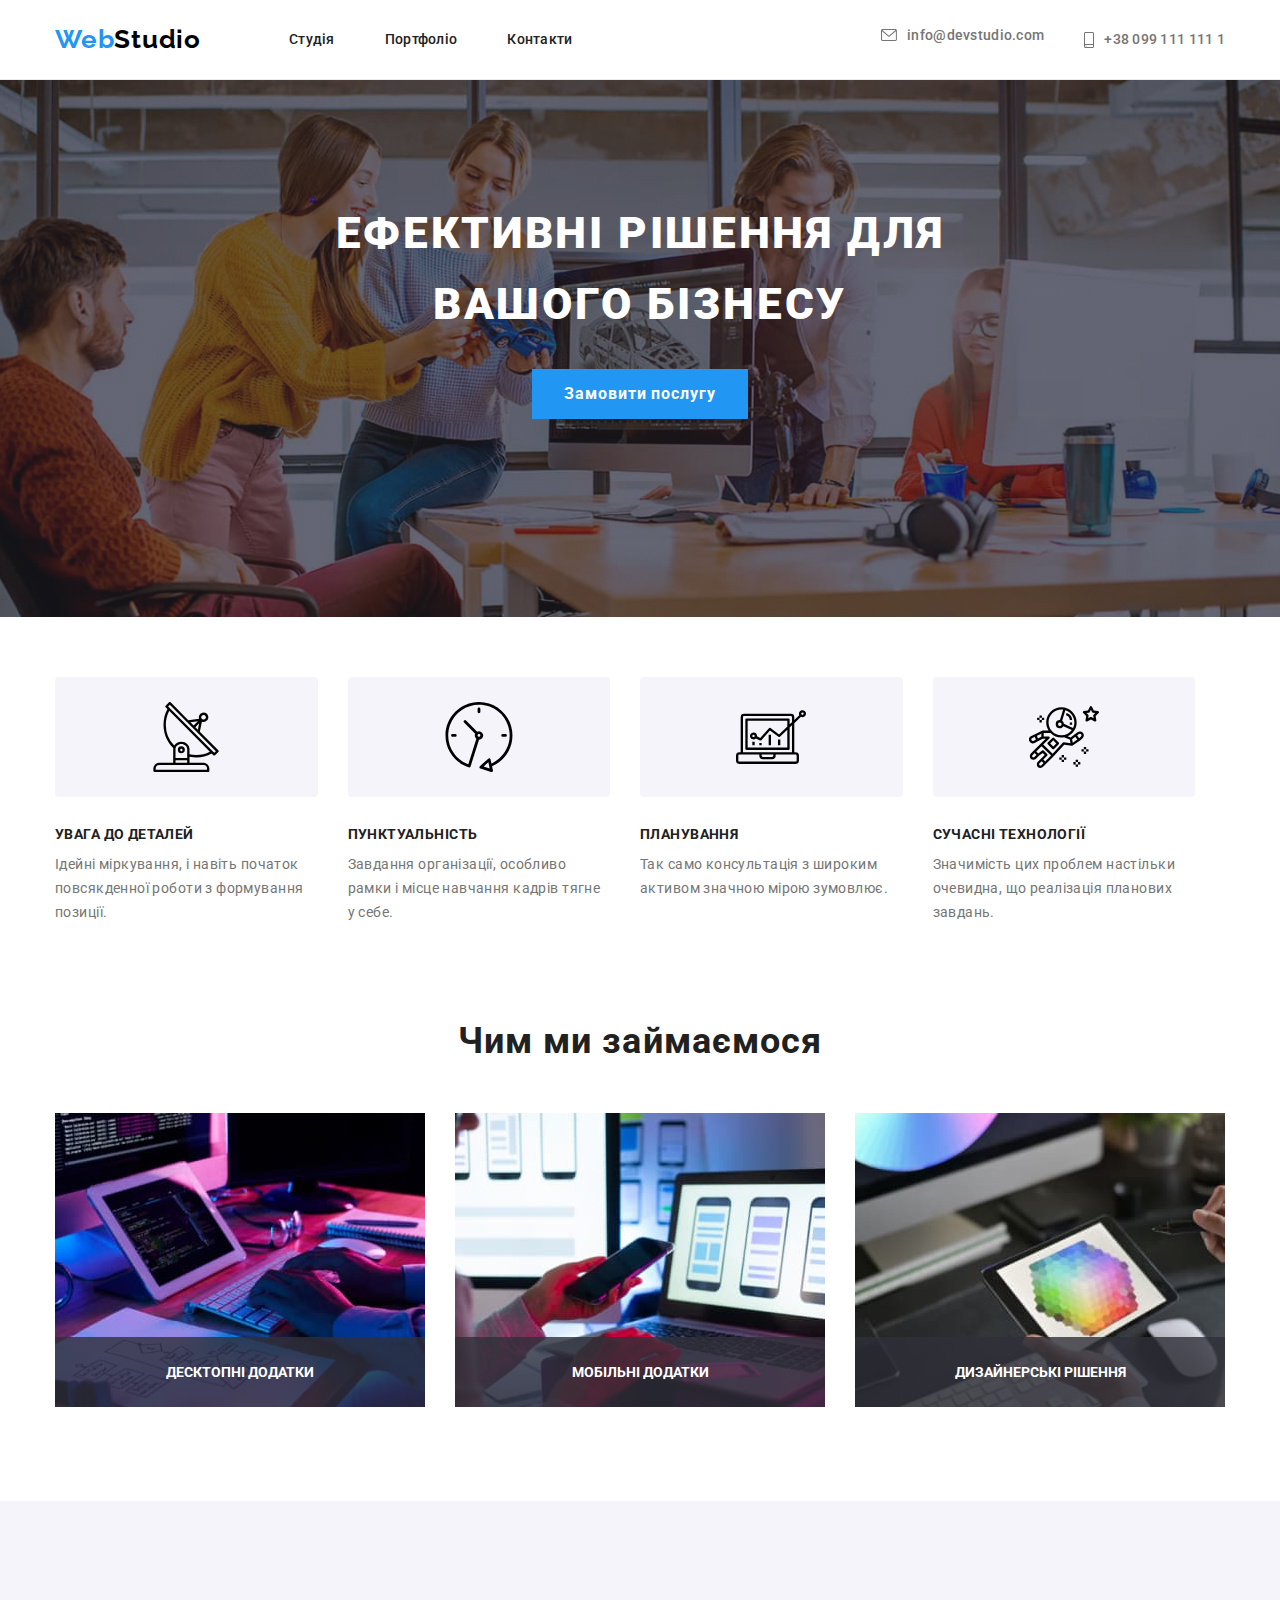
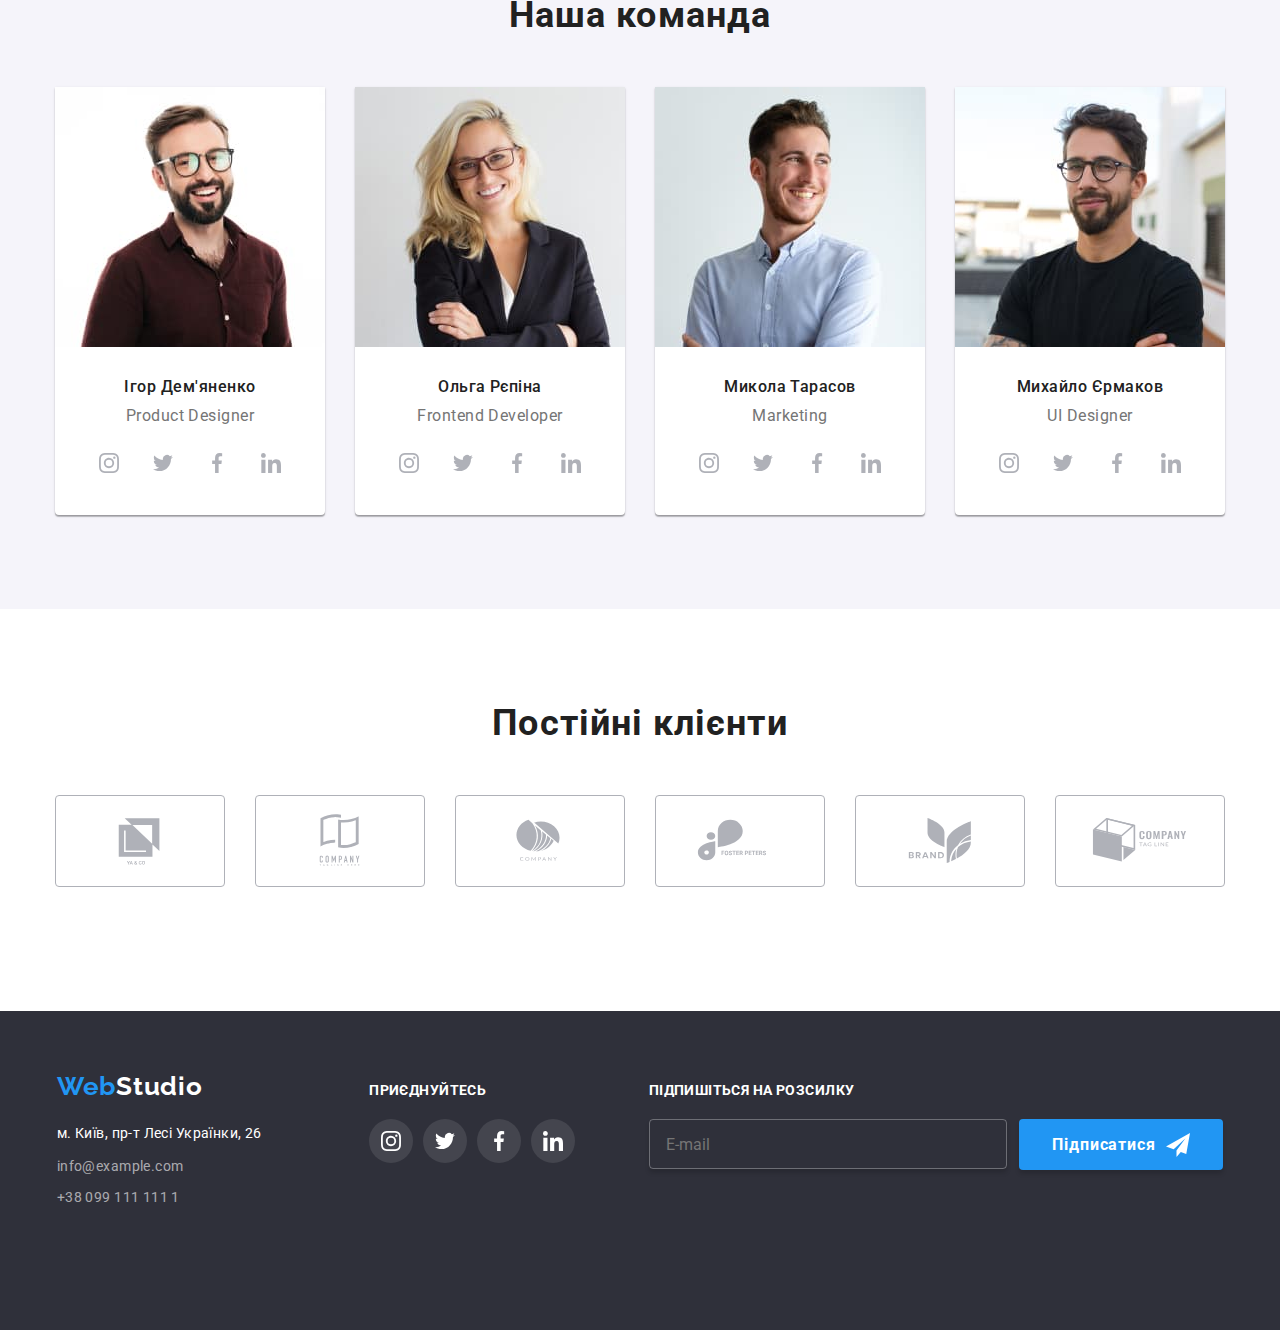
==== commit ee14f46e: "fixes" ====
--- a/index.html
+++ b/index.html
@@ -27,7 +27,9 @@
         <nav class="navigation">
           <ul class="navigation__list list link">
             <li class="navigation__item">
-              <a href="./index.html" class="navigation__link line current link title"
+              <a
+                href="./index.html"
+                class="navigation__link current-page-link link title"
                 >Студія</a
               >
             </li>
@@ -41,39 +43,40 @@
             </li>
           </ul>
         </nav>
-          <ul class="connect__list list">
-            <li class="connect__item">
-              <a href="mailto:info@devstudio.com" class="connect__mail link">
-                <svg class="connect__icon" width="16" height="12">
-                  <use href="./images/symbol.svg#icon-envelope-1"></use>
-                </svg>
-                info@devstudio.com
-              </a>
-            </li>
-            <li class="connect__item">
-              <a href="tel:+380991111111" class="connect__tell link">
-                <svg class="connect__icon" width="10" height="16">
-                  <use href="./images/symbol.svg#icon-smartphone-1"></use>
-                </svg>
-                +38 099 111 111 1</a
-              >
-            </li>
-          </ul>
-       
-          <div>
+        <ul class="connect__list list">
+          <li class="connect__item">
+            <a href="mailto:info@devstudio.com" class="connect__mail link">
+              <svg class="connect__icon" width="16" height="12">
+                <use href="./images/symbol.svg#icon-envelope-1"></use>
+              </svg>
+              info@devstudio.com
+            </a>
+          </li>
+          <li class="connect__item">
+            <a href="tel:+380991111111" class="connect__tell link">
+              <svg class="connect__icon" width="10" height="16">
+                <use href="./images/symbol.svg#icon-smartphone-1"></use>
+              </svg>
+              +38 099 111 111 1</a
+            >
+          </li>
+        </ul>
+
         <button type="button" class="menu__open__btn" data-menu-open>
           <svg class="open__icon" width="40" height="40">
             <use href="./images/symbol.svg#icon-menu_40px"></use>
           </svg>
         </button>
       </div>
-        <div class="mob__menu is-hidden" data-menu>
-          <div class="container">
-            <div class="mob-menu-top">
-          <button type="button" class="menu__close__btn" data-menu-close>
-            <svg class="close__icon" width="30" height="30">
-              <use href="./images/symbol.svg#icon-close-black-18dp-2-1-1"></use>
-            </svg>
+      <div class="mob__menu is-hidden" data-menu>
+        <div class="container">
+          <div class="mob-menu-top">
+            <button type="button" class="menu__close__btn" data-menu-close>
+              <svg class="close__icon" width="30" height="30">
+                <use
+                  href="./images/symbol.svg#icon-close-black-18dp-2-1-1"
+                ></use>
+              </svg>
             </button>
             <nav class="mob__menu__navigation">
               <ul class="mob__menu__list list link">
@@ -92,22 +95,30 @@
                 </li>
               </ul>
             </nav>
-            </div>
-            <div class="mob__connect">
-              <div class="mob-menu-top">
+          </div>
+          <div class="mob__connect">
+            <div class="mob-menu-top">
               <ul class="mob__connect__list list">
                 <li class="mob__connect__item">
-                  <a href="tel:+380991111111" class="mob__connect__tell mob__menu__item link">
-                    +38 099 111 111 1</a
+                  <a
+                    href="tel:+380991111111"
+                    class="mob__connect__tell mob__menu__item link"
                   >
+                    +38 099 111 111 1
+                  </a>
                 </li>
                 <li class="mob__connect__item">
-                  <a href="mailto:info@devstudio.com" class="mob__connect__mail link">
+                  <a
+                    href="mailto:info@devstudio.com"
+                    class="mob__connect__mail link"
+                  >
                     info@devstudio.com
                   </a>
-                  </div>
+                </li>
+              </ul>
             </div>
-          </ul>
+          </div>
+
           <ul class="mob__soc__list list">
             <li class="mob__soc__item">
               <a
@@ -146,13 +157,15 @@
               >
             </li>
           </ul>
-          </div>
-        </header>
+        </div>
+      </div>
+    </header>
     <main>
       <section class="button-one">
         <div class="container">
           <h1 class="button-one__pretitle">
-            Ефективні рішення для вашого бізнесу
+            <span>Ефективні рішення</span>
+            <span>для вашого бізнесу</span>
           </h1>
           <button type="button" class="button-one__title" data-modal-open>
             Замовити послугу
@@ -161,7 +174,7 @@
       </section>
       <section class="about">
         <div class="container">
-          <h1 class="visually-hidden">about</h1>
+          <h2 class="visually-hidden">about</h2>
           <ul class="about__list list">
             <li class="about__item">
               <div class="about__box">
@@ -220,13 +233,15 @@
             <li class="whoweare__item">
               <picture>
                 <source
-                srcset="./images/ab-mob-1x.jpg 1x, ./images/ab-mob-2x.jpg 2x"
-                media="(min-width:1200px)"
+                  srcset="./images/ab-mob-1x.jpg 1x, ./images/ab-mob-2x.jpg 2x"
+                  media="(min-width:1200px)"
                 />
                 <img
-              src="./images/ab-mob-2x.jpg" alt="заняття студії"
-              width="370"
-              height="294"/>
+                  src="./images/ab-mob-2x.jpg"
+                  alt="заняття студії"
+                  width="370"
+                  height="294"
+                />
               </picture>
               <!-- <img
                 src="./images/about-img-1.jpg"
@@ -239,13 +254,18 @@
             <li class="whoweare__item">
               <picture>
                 <source
-                srcset="./images/about-desktop-1x.jpg 1x, ./images/about-desktop-2x.jpg 2x"
-                media="(min-width:1200px)"
+                  srcset="
+                    ./images/about-desktop-1x.jpg 1x,
+                    ./images/about-desktop-2x.jpg 2x
+                  "
+                  media="(min-width:1200px)"
                 />
                 <img
-              src="./images/about-desktop-2x.jpg" alt="заняття"
-              width="370"
-              height="294"/>
+                  src="./images/about-desktop-2x.jpg"
+                  alt="заняття"
+                  width="370"
+                  height="294"
+                />
               </picture>
               <!-- <img
                 src="./images/about-img-2.jpg"
@@ -258,13 +278,18 @@
             <li class="whoweare__item">
               <picture>
                 <source
-                srcset="./images/abt-desktop-1x.jpg 1x, ./images/abt-desktop-2x.jpg 2x"
-                media="(min-width:1200px)"
+                  srcset="
+                    ./images/abt-desktop-1x.jpg 1x,
+                    ./images/abt-desktop-2x.jpg 2x
+                  "
+                  media="(min-width:1200px)"
                 />
                 <img
-              src="./images/abt-desktop-2x.jpg" alt="заняття"
-              width="370"
-              height="294"/>
+                  src="./images/abt-desktop-2x.jpg"
+                  alt="заняття"
+                  width="370"
+                  height="294"
+                />
               </picture>
               <!-- <img
                 src="./images/about-img-3.jpg"
@@ -284,21 +309,32 @@
             <li class="team-photo">
               <picture>
                 <source
-                srcset="./images/ihor-desktop-1x.jpg 1x, ./images/ihor-desktop-2x.jpg 2x"
-                media="(min-width:1200px)"
-                />
-                <source
-                srcset="./images/ihor-tablet-1x.jpg 1x, ./images/ihor-tablet-2x.jpg 2x"
-                media="(min-width:768px)"
-                />
-                <source
-                srcset="./images/ihor-mob-1x.jpg 1x, ./images/ihor-mob-2x.jpg 2x"
-                media="(max-width:767px)"
+                  srcset="
+                    ./images/ihor-desktop-1x.jpg 1x,
+                    ./images/ihor-desktop-2x.jpg 2x
+                  "
+                  media="(min-width:1200px)"
+                />
+                <source
+                  srcset="
+                    ./images/ihor-tablet-1x.jpg 1x,
+                    ./images/ihor-tablet-2x.jpg 2x
+                  "
+                  media="(min-width:768px)"
+                />
+                <source
+                  srcset="
+                    ./images/ihor-mob-1x.jpg 1x,
+                    ./images/ihor-mob-2x.jpg 2x
+                  "
+                  media="(max-width:767px)"
                 />
                 <img
-              src="./images/ihor-mob-2x.jpg" alt="ігор"
-              width="450"
-              height="294"/>
+                  src="./images/ihor-mob-2x.jpg"
+                  alt="ігор"
+                  width="450"
+                  height="294"
+                />
               </picture>
               <!-- <img
                 src="./images/ihog-img.jpg"
@@ -342,21 +378,32 @@
             <li class="team-photo">
               <picture>
                 <source
-                srcset="./images/olga-desktop-1x.jpg 1x, ./images/olga-desktop-2x.jpg 2x"
-                media="(min-width:1200px)"
-                />
-                <source
-                srcset="./images/olga-tablet-1x.jpg 1x, ./images/olga-tablet-2x.jpg 2x"
-                media="(min-width:768px)"
-                />
-                <source
-                srcset="./images/olga-mob-1x.jpg 1x, ./images/olga-mob-2x.jpg 2x"
-                media="(max-width:767px)"
+                  srcset="
+                    ./images/olga-desktop-1x.jpg 1x,
+                    ./images/olga-desktop-2x.jpg 2x
+                  "
+                  media="(min-width:1200px)"
+                />
+                <source
+                  srcset="
+                    ./images/olga-tablet-1x.jpg 1x,
+                    ./images/olga-tablet-2x.jpg 2x
+                  "
+                  media="(min-width:768px)"
+                />
+                <source
+                  srcset="
+                    ./images/olga-mob-1x.jpg 1x,
+                    ./images/olga-mob-2x.jpg 2x
+                  "
+                  media="(max-width:767px)"
                 />
                 <img
-              src="./images/olga-mob-2x.jpg" alt="ольга"
-              width="450"
-              height="294"/>
+                  src="./images/olga-mob-2x.jpg"
+                  alt="ольга"
+                  width="450"
+                  height="294"
+                />
               </picture>
               <!-- <img
                 src="./images/olga-img.jpg"
@@ -400,21 +447,32 @@
             <li class="team-photo">
               <picture>
                 <source
-                srcset="./images/mykola-desktop-1x.jpg 1x, ./images/mykola-desktop-2x.jpg 2x"
-                media="(min-width:1200px)"
-                />
-                <source
-                srcset="./images/mykola-tablet-1x.jpg 1x, ./images/mykola-tablet-2x.jpg 2x"
-                media="(min-width:768px)"
-                />
-                <source
-                srcset="./images/mykola-mob-1x.jpg 1x, ./images/mykola-mob-2x.jpg 2x"
-                media="(max-width:767px)"
+                  srcset="
+                    ./images/mykola-desktop-1x.jpg 1x,
+                    ./images/mykola-desktop-2x.jpg 2x
+                  "
+                  media="(min-width:1200px)"
+                />
+                <source
+                  srcset="
+                    ./images/mykola-tablet-1x.jpg 1x,
+                    ./images/mykola-tablet-2x.jpg 2x
+                  "
+                  media="(min-width:768px)"
+                />
+                <source
+                  srcset="
+                    ./images/mykola-mob-1x.jpg 1x,
+                    ./images/mykola-mob-2x.jpg 2x
+                  "
+                  media="(max-width:767px)"
                 />
                 <img
-              src="./images/mykola-mob-2x.jpg" alt="микола"
-              width="450"
-              height="294"/>
+                  src="./images/mykola-mob-2x.jpg"
+                  alt="микола"
+                  width="450"
+                  height="294"
+                />
               </picture>
               <!-- <img
                 src="./images/mykola-img.jpg"
@@ -458,21 +516,32 @@
             <li class="team-photo">
               <picture>
                 <source
-                srcset="./images/misha-desktop-1x.jpg 1x, ./images/misha-desktop-2x.jpg 2x"
-                media="(min-width:1200px)"
-                />
-                <source
-                srcset="./images/misha-tablet-1x.jpg 1x, ./images/misha-tablet-2x.jpg 2x"
-                media="(min-width:768px)"
-                />
-                <source
-                srcset="./images/misha-mob-1x.jpg 1x, ./images/misha-mob-2x.jpg 2x"
-                media="(max-width:767px)"
+                  srcset="
+                    ./images/misha-desktop-1x.jpg 1x,
+                    ./images/misha-desktop-2x.jpg 2x
+                  "
+                  media="(min-width:1200px)"
+                />
+                <source
+                  srcset="
+                    ./images/misha-tablet-1x.jpg 1x,
+                    ./images/misha-tablet-2x.jpg 2x
+                  "
+                  media="(min-width:768px)"
+                />
+                <source
+                  srcset="
+                    ./images/misha-mob-1x.jpg 1x,
+                    ./images/misha-mob-2x.jpg 2x
+                  "
+                  media="(max-width:767px)"
                 />
                 <img
-              src="./images/misha-mob-2x.jpg" alt="михайло"
-              width="450"
-              height="294"/>
+                  src="./images/misha-mob-2x.jpg"
+                  alt="михайло"
+                  width="450"
+                  height="294"
+                />
               </picture>
               <!-- <img
                 src="./images/myhaylo-img.jpg"
@@ -515,7 +584,7 @@
             </li>
           </ul>
         </div>
-        </section>
+      </section>
       <section class="clients">
         <div class="container">
           <h2 class="clients-title">Постійні клієнти</h2>
@@ -579,7 +648,7 @@
               class="map-google link"
               target="_blank"
               rel="noopener nofollow noreferrer"
-              >
+            >
               <p class="map-name">м. Київ, пр-т Лесі Українки, 26</p></a
             >
             <ul class="footmain-list list">
@@ -631,23 +700,20 @@
             </li>
           </ul>
         </div>
-        <div class="form">
+        <div class="footer-subscribe-form-wrapper">
           <p class="form-title">Підпишіться на розсилку</p>
-          <form class="form-modal" autocomplete="off">
-            <div class="footer-form">
-              <label for="mail"></label>
-              <input type="email" name="email" id="mail" placeholder="E-mail" />
-              <button class="footer-form__button" type="submit">
-                Підписатися
-                <svg class="footer-form__icon" width="24" height="24">
-                  <use href="./images/symbol.svg#icon-icon-send-1"></use>
-                </svg>
-              </button>
-            </div>
+          <form class="footer-form" autocomplete="off">
+            <label for="mail"></label>
+            <input type="email" name="email" id="mail" placeholder="E-mail" />
+            <button class="footer-form__button" type="submit">
+              Підписатися
+              <svg class="footer-form__icon" width="24" height="24">
+                <use href="./images/symbol.svg#icon-icon-send-1"></use>
+              </svg>
+            </button>
           </form>
         </div>
       </div>
-    </div>
     </footer>
     <div class="backdrop is-hidden" data-modal>
       <div class="modal">
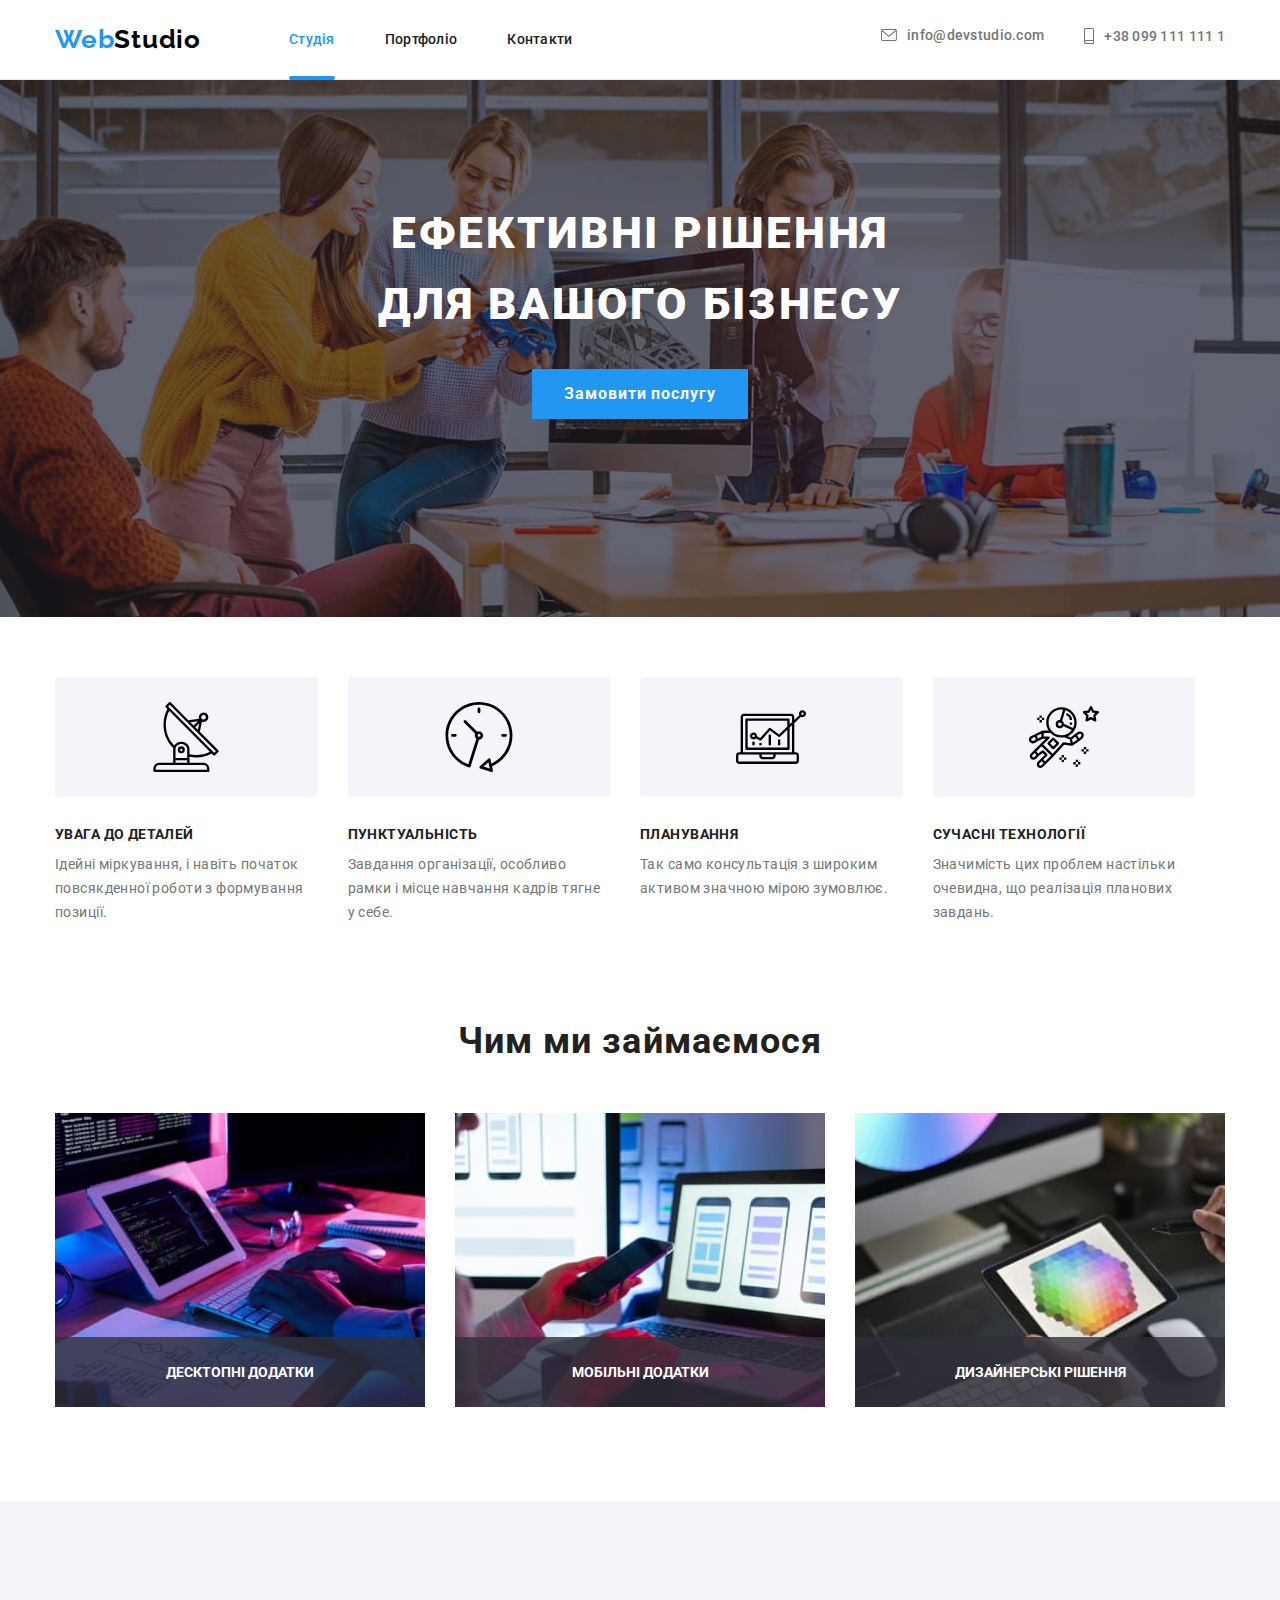
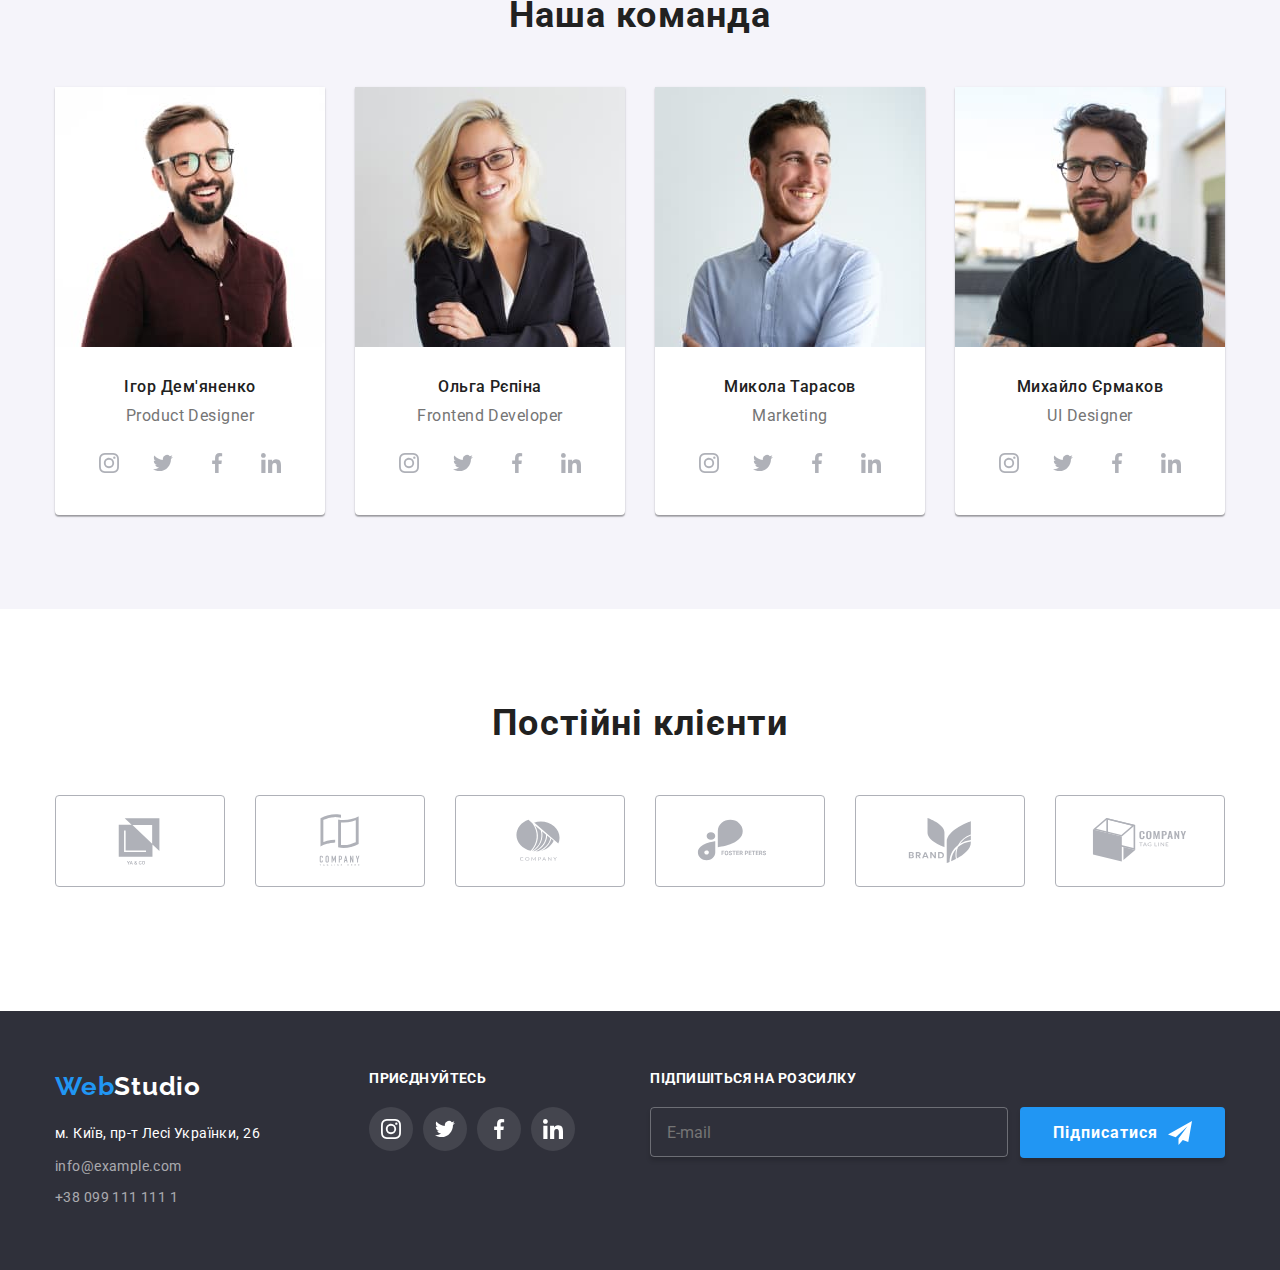
==== commit 05cb967d: "hw-8" ====
--- a/index.html
+++ b/index.html
@@ -161,13 +161,13 @@
       </div>
     </header>
     <main>
-      <section class="button-one">
+      <section class="hero">
         <div class="container">
-          <h1 class="button-one__pretitle">
+          <h1 class="hero__pretitle">
             <span>Ефективні рішення</span>
             <span>для вашого бізнесу</span>
           </h1>
-          <button type="button" class="button-one__title" data-modal-open>
+          <button type="button" class="hero__title" data-modal-open>
             Замовити послугу
           </button>
         </div>
--- a/css/main.min.css
+++ b/css/main.min.css
@@ -1 +1 @@
-:root{--main-black-color: #000000;--main-white-color: #ffffff;--accent-color: #2196f3;--dark-main-color: #212121;--text-color: #757575;--main-footer-color: #2f303a;--background-primary-gray: #f5f4fa;--background-primary-darck: rgba(47, 48, 58, 0.8);--logo-company-color: #afb1b8}p,h1,h2,h3,h4,h5,h6{margin:0px;padding:0px}ul,li{margin:0px;padding:0px;list-style:none}.nav-main__link{cursor:pointer}footer{font-style:normal}img{display:block;max-width:100%;height:auto}body{font-family:Roboto,sans-serif}.list{list-style:none}.link{text-decoration:none}.section{padding-top:94px;padding-bottom:94px}@media screen and (min-width: 480px){.section{padding-top:60px;padding-bottom:60px}}@media screen and (min-width: 768px){.section{padding-top:60px;padding-bottom:60px}}.container{width:100%;padding-left:15px;padding-right:15px;margin-left:auto;margin-right:auto}@media screen and (min-width: 480px){.container{max-width:auto;width:480px}}@media screen and (min-width: 768px){.container{width:768px}}@media screen and (min-width: 1200px){.container{width:1200px}}.title{font-weight:500;font-size:14px;line-height:1.33;letter-spacing:.02em;color:var(--dark-main-color)}.header{padding-top:15px;padding-bottom:15px;border-bottom:1px solid #ececec}@media screen and (min-width: 768px){.header{padding-top:26px;padding-bottom:26p}}@media screen and (min-width: 1200px){.header{padding-top:24px;padding-bottom:24px}}.header__container{display:-webkit-box;display:-ms-flexbox;display:flex}@media screen and (min-width: 768px){.header__container{margin-left:auto}}@media screen and (min-width: 320px)and (max-width: 479px){.header__container{-webkit-box-pack:justify;-ms-flex-pack:justify;justify-content:space-between;-webkit-box-align:center;-ms-flex-align:center;align-items:center}}@media screen and (min-width: 480px){.header__container{-webkit-box-pack:justify;-ms-flex-pack:justify;justify-content:space-between;-webkit-box-align:center;-ms-flex-align:center;align-items:center}}@media screen and (min-width: 1200px){.header__container{display:flexbox}}.logo{font-family:"Raleway";font-style:normal;font-weight:700;font-size:26px;line-height:1.2;letter-spacing:.03em}.web-logo{color:var(--accent-color)}.studio-logo{color:#000}@media screen and (min-width: 768x){.header-logo{margin-right:88px}}.navigation{display:none}@media screen and (min-width: 768px){.navigation{display:-webkit-box;display:-ms-flexbox;display:flex;margin-left:88px}}@media screen and (min-width: 1200px){.navigation{display:block}}.navigation__list{display:-webkit-box;display:-ms-flexbox;display:flex;-webkit-box-align:center;-ms-flex-align:center;align-items:center}.navigation__item:not(:last-child){margin-right:50px}.navigation__link{font-family:"Roboto";font-style:normal;font-weight:500;font-size:14px;line-height:1.4;letter-spacing:.02em;color:var(--dark-main-color);-webkit-transition:color 250ms cubic-bezier(0.4, 0, 0.2, 1);transition:color 250ms cubic-bezier(0.4, 0, 0.2, 1)}.navigation__link:hover,.navigation__link:focus{color:var(--accent-color)}@media screen and (min-width: 768px){.navigation__link{padding-top:32px;font-size:14px;line-height:1.14}}@media screen and (min-width: 320px)and (max-width: 767px){.connect__list{display:none}}@media screen and (min-width: 768px){.connect__list{display:block;-ms-flex-wrap:wrap;flex-wrap:wrap;gap:10px;margin-left:auto}}@media screen and (min-width: 1200px){.connect__list{display:-webkit-box;display:-ms-flexbox;display:flex;-webkit-box-align:center;-ms-flex-align:center;align-items:center}}@media screen and (min-width: 768px){.connect__item:not(:last-child){margin-bottom:10px}}@media screen and (min-width: 1200px){.connect__item:not(:last-child){margin-right:30px}}.line{position:relative;color:#2196f3}.current::after{content:"";position:relative;display:block;width:100%;height:4px;bottom:-0.5px;left:0;bottom:-29px;background-color:var(--accent-color);border:none;border-radius:2px}.connect__tell{display:-webkit-box;display:-ms-flexbox;display:flex;-webkit-box-align:center;-ms-flex-align:center;align-items:center;font-family:"Roboto";font-style:normal;font-weight:500;font-size:14px;line-height:1.4;letter-spacing:.02em;color:var(--text-color);-webkit-transition:color 250ms cubic-bezier(0.4, 0, 0.2, 1);transition:color 250ms cubic-bezier(0.4, 0, 0.2, 1)}.connect__tell:hover,.connect__tell:focus{color:#2196f3}@media screen and (min-width: 768px)and (max-width: 1200px){.connect__tell{font-size:12px;line-height:1.16}}.connect__mail{font-family:"Roboto";font-style:normal;font-weight:500;font-size:14px;line-height:16px;letter-spacing:.02em;color:var(--text-color);-webkit-transition:color 250ms cubic-bezier(0.4, 0, 0.2, 1);transition:color 250ms cubic-bezier(0.4, 0, 0.2, 1)}.connect__mail:hover,.connect__mail:focus{color:#2196f3}@media screen and (min-width: 768px){.connect__mail{-webkit-box-align:center;-ms-flex-align:center;align-items:center}}@media screen and (min-width: 768px)and (max-width: 1200px){.connect__mail{font-size:12px;line-height:1.16}}.connect__icon{display:-webkit-inline-box;display:-ms-inline-flexbox;display:inline-flex;fill:currentColor;margin-right:10px;-webkit-transition:color 250ms cubic-bezier(0.4, 0, 0.2, 1),fill 250ms cubic-bezier(0.4, 0, 0.2, 1);transition:color 250ms cubic-bezier(0.4, 0, 0.2, 1),fill 250ms cubic-bezier(0.4, 0, 0.2, 1)}.nav-main__mail:hover .connect__icon,.nav-main__mail:focus .connect__icon{fill:#2196f3}.menu__open__btn{display:-webkit-box;display:-ms-flexbox;display:flex;position:relative;padding:0;margin-left:auto;background:rgba(0,0,0,0);border:1px solid #fff}@media screen and (min-width: 768px){.menu__open__btn{display:none}}@media screen and (min-width: 1200px){.menu__open__btn{display:none}}.open__icon{fill:#212121;background-color:#fff;border:none}.mob__menu{display:-webkit-box;display:-ms-flexbox;display:flex;position:absolute;background-color:#fff;z-index:1;top:0;left:0;width:100vw;height:100vh}.mob__menu>.container{height:100%;display:-webkit-box;display:-ms-flexbox;display:flex;-webkit-box-orient:vertical;-webkit-box-direction:normal;-ms-flex-direction:column;flex-direction:column;-webkit-box-pack:justify;-ms-flex-pack:justify;justify-content:space-between}@media screen and (min-width: 768px){.mob__menu{display:none}}@media screen and (min-width: 1200px){.mob__menu{display:none}}.menu__close__btn{display:block;margin-left:auto;margin-top:21px;background:rgba(0,0,0,0);border:1px solid #fff}@media screen and (min-width: 768px){.menu__close__btn{display:none}}@media screen and (min-width: 1200px){.menu__close__btn{display:none}}.close__icon{display:block;fill:currentColor;margin:auto;background:#fff;border-radius:4px;border-radius:50%}.close__icon:hover,.close__icon:focus{color:#2196f3}.mob__menu__item:not(:last-child){margin-bottom:32px}.mob__menu__link{font-family:"Roboto";font-style:normal;font-weight:500;font-size:40px;line-height:1.6;letter-spacing:.02em;color:#212121}.mob__connect{margin-bottom:64px}.mob__connect__item:not(:last-child){margin-bottom:32px}.mob__connect__mail{font-family:"Roboto";font-style:normal;font-weight:500;font-size:24px;line-height:1.2;letter-spacing:.02em;color:#757575}.mob__connect__tell{font-family:"Roboto";font-style:normal;font-weight:500;font-size:34px;line-height:1.2;letter-spacing:.02em;color:#2196f3}.mob__soc__list{display:-webkit-box;display:-ms-flexbox;display:flex}.mob__soc__item:not(last-child){margin-right:20px}.mob__soc__link{font-family:"Roboto";font-style:normal;font-weight:500;font-size:18px;line-height:1.2x;letter-spacing:.02em;color:#2196f3}@media screen and (min-width: 768px){.menu{padding-top:60px;padding-bottom:60px}}@media screen and (min-width: 1200px){.menu{padding-top:94px;padding-bottom:94px}}.button-logo{font-family:"Roboto";font-weight:500;font-size:16px;line-height:1.6;letter-spacing:.03em;color:var(--dark-main-color);display:-webkit-box;display:-ms-flexbox;display:flex;gap:15px 8px;list-style:none;display:flex}@media screen and (max-width: 767px){.button-logo{-ms-flex-wrap:wrap;flex-wrap:wrap;margin-bottom:40px}}@media screen and (min-width: 768px)and (max-width: 1199px){.button-logo{-ms-flex-wrap:nowrap;flex-wrap:nowrap;-webkit-box-pack:center;-ms-flex-pack:center;justify-content:center;margin-bottom:30px}}@media screen and (min-width: 1200px){.button-logo{-webkit-box-pack:center;-ms-flex-pack:center;justify-content:center;margin-bottom:50px}}.button-item{font-family:"Roboto";font-style:normal;font-weight:500;font-size:16px;line-height:1.6;letter-spacing:.03em;color:#212121;background:#f5f4fa;border-radius:4px;border:0px;-webkit-transition:color 250ms cubic-bezier(0.4, 0, 0.2, 1),background-color 250ms cubic-bezier(0.4, 0, 0.2, 1);transition:color 250ms cubic-bezier(0.4, 0, 0.2, 1),background-color 250ms cubic-bezier(0.4, 0, 0.2, 1);padding:6px 22px}.button-item:hover,.button-item:focus{color:var(--main-white-color);background-color:var(--accent-color)}@media screen and (min-width: 480px){.about{margin-top:60px;margin-bottom:60px}}@media screen and (min-width: 768px){.about{margin-top:60px;margin-bottom:60px}}.about__box{-webkit-box-pack:center;-ms-flex-pack:center;justify-content:center;height:120px;margin-bottom:30px;border-radius:4px;background-color:var(--background-primary-gray)}.about__title{font-size:14px;line-height:1.71;letter-spacing:.03em;color:var(--text-color)}@media screen and (min-width: 480px){.about__title{text-align:left;width:450px;height:50px}}@media screen and (min-width: 768px){.about__title{font-size:14px;line-height:1.71;letter-spacing:.03em;color:var(--text-color);width:100%}}.about__pretitle{font-weight:700;font-size:14px;line-height:1.14;letter-spacing:.03em;text-transform:uppercase;color:var(--dark-main-color);margin-top:0px;margin-bottom:10px}@media screen and (min-width: 480px){.about__pretitle{text-align:center;width:100%}}@media screen and (min-width: 768px){.about__pretitle{text-align:left}}.about__item{width:100%}@media screen and (min-width: 768px){.about__item{width:calc((100% - 30px)/2)}}@media screen and (min-width: 1200px){.about__item{width:calc((100% - 120px)/4)}}.about__list{display:-webkit-box;display:-ms-flexbox;display:flex;-ms-flex-wrap:wrap;flex-wrap:wrap;gap:30px}.button-one{padding:118px 60px;padding-bottom:198px;background-size:cover;display:-webkit-box;display:-ms-flexbox;display:flex;background-color:var(--main-footer-color);text-align:center;background-image:-webkit-gradient(linear, left top, left bottom, from(rgba(47, 48, 58, 0.4))),url(../images/background.jpg);background-image:linear-gradient(rgba(47, 48, 58, 0.4) rgba(47, 48, 58, 0.4)),url(../images/background.jpg);background-repeat:no-repeat;background-position:center top;background-size:cover;max-width:100%;margin-right:auto;margin-left:auto}@media screen and (min-width: 768px){.button-one{padding:118px 204px;padding-bottom:198px}}@media(min-device-pixel-ratio: 2),(-webkit-min-device-pixel-ratio: 2),(min-resolution: 192dpi),(min-resolution: 2dppx){.button-one{background-image:-webkit-gradient(linear, left top, left bottom, from(rgba(47, 48, 58, 0.4)), to(rgba(47, 48, 58, 0.4))),url(../images/header-mob-2x.jpg);background-image:linear-gradient(rgba(47, 48, 58, 0.4), rgba(47, 48, 58, 0.4)),url(../images/header-mob-2x.jpg)}}@media screen and (min-width: 768px)and (min-device-pixel-ratio: 2),screen and (min-width: 768px)and (-webkit-min-device-pixel-ratio: 2),screen and (min-width: 768px)and (min-resolution: 192dpi),screen and (min-width: 768px)and (min-resolution: 2dppx){.button-one{background-image:-webkit-gradient(linear, left top, left bottom, from(rgba(47, 48, 58, 0.4)), to(rgba(47, 48, 58, 0.4))),url(../images/header-tablet-2x.jpg);background-image:linear-gradient(rgba(47, 48, 58, 0.4), rgba(47, 48, 58, 0.4)),url(../images/header-tablet-2x.jpg)}}@media screen and (min-width: 1200px)and (min-device-pixel-ratio: 2),screen and (min-width: 1200px)and (-webkit-min-device-pixel-ratio: 2),screen and (min-width: 1200px)and (min-resolution: 192dpi),screen and (min-width: 1200px)and (min-resolution: 2dppx){.button-one{background-image:-webkit-gradient(linear, left top, left bottom, from(rgba(47, 48, 58, 0.4)), to(rgba(47, 48, 58, 0.4))),url(../images/header-desktop-2x.jpg);background-image:linear-gradient(rgba(47, 48, 58, 0.4), rgba(47, 48, 58, 0.4)),url(../images/header-desktop-2x.jpg)}}.button-one__pretitle{margin-bottom:30px;text-align:center;margin-right:auto;margin-left:auto;font-family:"Roboto";font-style:normal;margin-bottom:30px;color:var(--main-white-color);font-weight:900;text-align:center;letter-spacing:.06em;text-transform:uppercase}@media screen and (min-width: 480px){.button-one__pretitle{max-width:360px;line-height:1.6}}@media screen and (min-width: 768px){.button-one__pretitle{max-width:360px;font-size:26px;line-height:1.6}}@media screen and (min-width: 1200px){.button-one__pretitle{max-width:696px;font-size:44px}}.button-one__title{font-family:"Roboto";font-weight:700;font-size:16px;line-height:1.9;-webkit-box-align:center;-ms-flex-align:center;align-items:center;text-align:center;letter-spacing:.06em;color:var(--main-white-color);background-color:var(--accent-color);border:none;outline:none;-webkit-transition:color 250ms cubic-bezier(0.4, 0, 0.2, 1),background-color 250ms cubic-bezier(0.4, 0, 0.2, 1);transition:color 250ms cubic-bezier(0.4, 0, 0.2, 1),background-color 250ms cubic-bezier(0.4, 0, 0.2, 1)}@media screen and (min-width: 480px){.button-one__title{padding:10px 24px}}@media screen and (min-width: 768px){.button-one__title{padding:10px 24px}}@media screen and (min-width: 1200px){.button-one__title{padding:10px 32px}}.whoweare{display:none}@media screen and (min-width: 1200px){.whoweare{display:-webkit-box;display:-ms-flexbox;display:flex;background-color:var(--main-white-color);margin-top:118px}}.team-title{font-weight:700;font-size:36px;line-height:1.16;text-align:center;letter-spacing:.03em;color:var(--dark-main-color)}.whoweare{padding-bottom:94px}.whoweare .team-title{-webkit-box-pack:center;-ms-flex-pack:center;justify-content:center;margin-bottom:50px;display:-webkit-box;display:-ms-flexbox;display:flex}.whoweare .whoweare__list{display:-webkit-box;display:-ms-flexbox;display:flex}.menu-logo{background:var(--accent-color)}.whoweare__item{position:relative}.whoweare__list .whoweare__item+.whoweare__item{margin-left:30px}.whoweare__text{position:absolute;bottom:0;left:0;right:0;margin:0;padding-top:27px;padding-bottom:27px;font-weight:700;font-size:14px;line-height:1.143;text-align:center;text-transform:uppercase;color:var(--main-white-color);background-color:rgba(47,48,58,.8)}.teamphoto-list{display:-webkit-box;display:-ms-flexbox;display:flex;-ms-flex-wrap:wrap;flex-wrap:wrap;gap:30px;margin-left:auto;margin-right:auto;padding:0}@media screen and (min-width: 480px){.teamphoto-list{-ms-flex-wrap:wrap;flex-wrap:wrap;-webkit-box-pack:center;-ms-flex-pack:center;justify-content:center}}.team .team-title{-webkit-box-pack:center;-ms-flex-pack:center;justify-content:center;margin-bottom:30px}@media screen and (min-width: 1200px){.team .team-title{margin-bottom:50px}}@media screen and (max-width: 1199px){.team-title{font-size:28px;line-height:1.7}}.team-photo{background-color:var(--main-white-color);-webkit-box-shadow:0px 1px 3px rgba(0,0,0,.12),0px 1px 1px rgba(0,0,0,.14),0px 2px 1px rgba(0,0,0,.2);box-shadow:0px 1px 3px rgba(0,0,0,.12),0px 1px 1px rgba(0,0,0,.14),0px 2px 1px rgba(0,0,0,.2);border-radius:0px 0px 4px 4px}@media screen and (min-width: 768px){.team-photo{width:calc((100% - 30px)/2);display:-webkit-box;display:-ms-flexbox;display:flex;-webkit-box-orient:vertical;-webkit-box-direction:normal;-ms-flex-direction:column;flex-direction:column}}@media screen and (min-width: 1200px){.team-photo{width:calc((100% - 90px)/4)}}.team{background-color:var(--background-primary-gray)}@media screen and (min-width: 768px){.team{padding-top:60px}}@media screen and (min-width: 1200px){.team{padding-top:94px;padding-bottom:94px}}.teamdiv{padding-top:30px;padding-bottom:30px}.team-name{font-weight:500;font-size:16px;line-height:1.19;text-align:center;letter-spacing:.03em;color:var(--dark-main-color);margin-bottom:10px}.team-soc{display:-webkit-box;display:-ms-flexbox;display:flex;-webkit-box-pack:center;-ms-flex-pack:center;justify-content:center;gap:10px}.team-soc-link{display:-webkit-box;display:-ms-flexbox;display:flex;height:44px;width:44px;border-radius:50%;background-color:#fff;-webkit-box-align:center;-ms-flex-align:center;align-items:center;-webkit-box-pack:center;-ms-flex-pack:center;justify-content:center;-webkit-transition:fill 250ms cubic-bezier(0.4, 0, 0.2, 1),background-color 250ms cubic-bezier(0.4, 0, 0.2, 1);transition:fill 250ms cubic-bezier(0.4, 0, 0.2, 1),background-color 250ms cubic-bezier(0.4, 0, 0.2, 1)}.team-soc-link:hover,.team-soc-link:focus{background-color:var(--accent-color)}.team-soc-icon{-webkit-box-pack:center;-ms-flex-pack:center;justify-content:center;fill:#afb1b8}.team-soc-link:hover .team-soc-icon,.team-soc-link:focus .team-soc-icon{fill:#fff}.team-position{font-weight:400;font-size:16px;line-height:1.19;text-align:center;letter-spacing:.03em;margin-bottom:16px;color:var(--text-color)}.marketing-title{font-style:normal;font-weight:700;font-size:18px;line-height:2;letter-spacing:.06em;color:var(--dark-main-color)}.marketing-pre{font-weight:400;font-size:16px;line-height:1.88;letter-spacing:.03em;color:var(--text-color)}.marketing-wrap{position:relative;overflow:hidden}.marketing{display:-webkit-box;display:-ms-flexbox;display:flex;-ms-flex-wrap:wrap;flex-wrap:wrap;gap:30px;list-style:none}.marketing-item:hover,.marketing-item:focus{-webkit-box-shadow:0px 1px 3px rgba(0,0,0,.12),0px 1px 1px rgba(0,0,0,.14),0px 2px 1px rgba(0,0,0,.2);box-shadow:0px 1px 3px rgba(0,0,0,.12),0px 1px 1px rgba(0,0,0,.14),0px 2px 1px rgba(0,0,0,.2)}@media screen and (min-width: 768px){.marketing-item{-ms-flex-preferred-size:calc((100% - 30px)/2);flex-basis:calc((100% - 30px)/2)}}@media screen and (min-width: 1200px){.marketing-item{-ms-flex-preferred-size:calc((100% - 90px)/3);flex-basis:calc((100% - 90px)/3)}}.markdiv{padding:20px 24px;border-right:1px solid #eee;border-left:1px solid #eee;border-bottom:1px solid #eee}.marketing-text{position:absolute;top:0px;left:0px;font-family:"Roboto";font-style:normal;font-weight:400;font-size:18px;line-height:1.5;letter-spacing:.03em;color:var(--main-white-color);background-color:rgba(33,150,243,.9);padding:63px 27px;height:100%;-webkit-transform:translateY(100%);transform:translateY(100%);-webkit-transition:-webkit-transform 250ms linear;transition:-webkit-transform 250ms linear;transition:transform 250ms linear;transition:transform 250ms linear, -webkit-transform 250ms linear}.marketing-item:hover .marketing-text{-webkit-transform:translateY(0%);transform:translateY(0%)}.clients{padding-top:60px;padding-bottom:60px}@media screen and (min-width: 1200px){.clients{padding-top:94px;padding-bottom:94px}}.clients-title{font-family:"Roboto";font-style:normal;font-weight:700;font-size:36px;line-height:1.16;text-align:center;letter-spacing:.03em;margin-top:0;margin-bottom:30px;color:#212121}@media screen and (max-width: 1199px){.clients-title{font-size:28px;line-height:1.7}}@media screen and (min-width: 1200px){.clients-title{margin-bottom:50px}}@media screen and (max-width: 480px){.clients-list{display:-webkit-box;display:-ms-flexbox;display:flex;-webkit-box-orient:vertical;-webkit-box-direction:normal;-ms-flex-direction:column;flex-direction:column;-webkit-box-align:center;-ms-flex-align:center;align-items:center;-webkit-column-gap:30px;-moz-column-gap:30px;column-gap:30px;row-gap:30px;-ms-flex-pack:distribute;justify-content:space-around}}@media screen and (max-width: 767px){.clients-list{display:-webkit-box;display:-ms-flexbox;display:flex;-ms-flex-wrap:wrap;flex-wrap:wrap;-ms-flex-pack:distribute;justify-content:space-around}}@media screen and (min-width: 768px){.clients-list{display:-webkit-box;display:-ms-flexbox;display:flex;-ms-flex-wrap:wrap;flex-wrap:wrap;-webkit-box-pack:justify;-ms-flex-pack:justify;justify-content:space-between}}@media screen and (min-width: 1200px){.clients-list{display:-webkit-box;display:-ms-flexbox;display:flex;-webkit-box-pack:justify;-ms-flex-pack:justify;justify-content:space-between}}@media screen and (max-width: 767px){.clients-item{margin-bottom:30px}}@media screen and (min-width: 768px){.clients-item{margin-bottom:30px;width:calc((100% - 30px)/3)}}@media screen and (min-width: 1200px){.clients-item{width:calc((100% - 150px)/6)}}.clients-link{display:-webkit-box;display:-ms-flexbox;display:flex;-webkit-box-align:center;-ms-flex-align:center;align-items:center;-webkit-box-pack:center;-ms-flex-pack:center;justify-content:center;width:170px;height:90px;color:var(--logo-company-color);border:1px solid var(--logo-company-color);border-radius:4px;margin:0px;padding:16px 0px;-webkit-transition:border-color 250ms cubic-bezier(0.4, 0, 0.2, 1),fill 250ms cubic-bezier(0.4, 0, 0.2, 1);transition:border-color 250ms cubic-bezier(0.4, 0, 0.2, 1),fill 250ms cubic-bezier(0.4, 0, 0.2, 1)}.clients-link:hover,.clients-link:focus{fill:#2196f3;border-color:var(--accent-color)}@media screen and (max-width: 767px){.clients-link{width:210px;height:92px}}@media screen and (min-width: 768px){.clients-link{width:226px;height:92px}}@media screen and (min-width: 1200px){.clients-link{width:170px;height:92px}}.clients-btn{fill:var(--logo-company-color);-webkit-transition:border-color 250ms cubic-bezier(0.4, 0, 0.2, 1),fill 250ms cubic-bezier(0.4, 0, 0.2, 1);transition:border-color 250ms cubic-bezier(0.4, 0, 0.2, 1),fill 250ms cubic-bezier(0.4, 0, 0.2, 1)}.clients-link:hover .clients-btn,.clients-link:focus .clients-btn{fill:var(--accent-color)}.footmain{padding-top:60px;padding-bottom:60px;background-color:#2f303a;text-align:center}@media screen and (min-width: 768px){.footmain-container{display:-webkit-box;display:-ms-flexbox;display:flex;-ms-flex-wrap:wrap;flex-wrap:wrap;-ms-flex-pack:distribute;justify-content:space-around;-webkit-box-align:baseline;-ms-flex-align:baseline;align-items:baseline}}@media screen and (min-width: 1200px){.footmain-container{display:-webkit-box;display:-ms-flexbox;display:flex;gap:70px;-webkit-box-align:baseline;-ms-flex-align:baseline;align-items:baseline}}.footer-logo{margin-bottom:20px}@media screen and (min-width: 1200px){.footer-logo{margin-right:93px}}.studio-logofoot{color:var(--main-white-color)}.map-google{font-style:normal;font-weight:400;font-size:14px;line-height:1.7;letter-spacing:.03em;color:var(--main-white-color);margin-bottom:9px}.map-name{margin-bottom:8px}@media screen and (min-width: 1200px){.map-name{margin-bottom:9px}}.web{display:inline-block;text-align:center}.footmain__add{text-align:center;margin-bottom:60px}@media screen and (min-width: 1200px){.footmain__add{text-align:left}}.footmain-adress{font-family:"Roboto";font-style:normal;font-weight:400;font-size:14px;line-height:1.7;letter-spacing:.03em;color:rgba(255,255,255,.6)}.footmain-item:not(:last-child){margin-bottom:8px}@media screen and (min-width: 1200px){.footmain-item:not(:last-child):not(:last-child){margin-bottom:8px}}.address{display:inline-block;text-align:center}.welcome{margin-bottom:60px}.welcome-title{display:block;margin:0;margin-bottom:20px;color:var(--main-white-color);font-weight:700;font-size:14px;line-height:1.14;letter-spacing:.03em;text-transform:uppercase;text-align:center}@media screen and (min-width: 1200px){.welcome-title{text-align:left}}.team-soc-join{height:44px;width:44px;border-radius:50%;background-color:rgba(255,255,255,.1);-webkit-box-pack:center;-ms-flex-pack:center;justify-content:center;-webkit-transition:background-color 250ms cubic-bezier(0.4, 0, 0.2, 1);transition:background-color 250ms cubic-bezier(0.4, 0, 0.2, 1)}.team-soc-join:hover,.team-soc-join:focus{background-color:var(--accent-color)}.team-soc-icon1{-webkit-box-pack:center;-ms-flex-pack:center;justify-content:center;fill:#fff;-webkit-transition:background-color 250ms cubic-bezier(0.4, 0, 0.2, 1);transition:background-color 250ms cubic-bezier(0.4, 0, 0.2, 1)}.team-soc-join:hover .team-soc-icon1 .team-soc-join:focus .team-soc-icon1{fill:#fff}.footer-form__icon{display:inline-block;margin-left:10px;fill:var(--main-white-color)}.form-title{color:var(--main-white-color);font-weight:700;font-size:14px;line-height:1.14;letter-spacing:.03em;text-transform:uppercase;text-align:center;margin-bottom:20px}@media screen and (min-width: 1200px){.form-title{text-align:left}}@media screen and (min-width: 1200px){.footer-form{display:-webkit-box;display:-ms-flexbox;display:flex;-webkit-box-align:baseline;-ms-flex-align:baseline;align-items:baseline}}.footer-form input[type=email]{margin-bottom:20px;height:50px;background:inherit;border:1px solid rgba(255,255,255,.3);-webkit-box-shadow:0px 4px 4px rgba(0,0,0,.15);box-shadow:0px 4px 4px rgba(0,0,0,.15);border-radius:4px;outline:none;padding:12px 16px;font-size:16px;line-height:1.87;color:rgba(255,255,255,.6);width:450px}@media screen and (max-width: 379px){.footer-form input[type=email]{width:100%}}@media screen and (min-width: 768px){.footer-form input[type=email]{width:450px}}@media screen and (min-width: 1200px){.footer-form input[type=email]{width:358px}}@media screen and (min-width: 1200px){.form-modal{display:-webkit-box;display:-ms-flexbox;display:flex}}.footer-form__button{border:1px solid rgba(0,0,0,0);padding:10px 32px;min-width:200px;min-height:50px;-webkit-box-shadow:0px 4px 4px rgba(0,0,0,.15);box-shadow:0px 4px 4px rgba(0,0,0,.15);border-radius:4px;cursor:pointer;color:var(--main-white-color);background-color:var(--accent-color);outline:none;font-weight:700;font-size:16px;line-height:1.87;text-decoration:none;text-align:center;letter-spacing:.06em;display:-webkit-box;display:-ms-flexbox;display:flex;-webkit-box-align:center;-ms-flex-align:center;align-items:center;margin-left:auto;margin-right:auto}@media screen and (min-width: 1200px){.footer-form__button{margin-left:12px}}.modal{position:absolute;min-height:609px;width:450px;background-color:#fff;border-radius:4px;padding:40px;left:50%;top:30%;-webkit-transform:translate(-50%, -50%) scale(1) rotate(0);transform:translate(-50%, -50%) scale(1) rotate(0);-webkit-transition:-webkit-transform 250ms;transition:-webkit-transform 250ms;transition:transform 250ms;transition:transform 250ms, -webkit-transform 250ms;-webkit-transform:translate(-50%, -30%) scale(1);transform:translate(-50%, -30%) scale(1)}@media screen and (min-width: 768px){.modal{position:absolute;min-height:609px;width:450px;background-color:#fff;border-radius:4px;left:50%;right:50%;-webkit-transform:translate(-50%, -50%) scale(1) rotate(0);transform:translate(-50%, -50%) scale(1) rotate(0);-webkit-transition:-webkit-transform 250ms;transition:-webkit-transform 250ms;transition:transform 250ms;transition:transform 250ms, -webkit-transform 250ms;padding:40px;-webkit-transform:translate(-50%, -30%) scale(1);transform:translate(-50%, -30%) scale(1)}}@media screen and (min-width: 1200px){.modal{position:absolute;min-height:609px;width:450px;background-color:#fff;border-radius:4px;top:50%;left:50%;-webkit-transform:translate(-50%, -50%) scale(1) rotate(0);transform:translate(-50%, -50%) scale(1) rotate(0);-webkit-transition:-webkit-transform 250ms;transition:-webkit-transform 250ms;transition:transform 250ms;transition:transform 250ms, -webkit-transform 250ms;padding:40px;min-height:581px;width:528px}}.backdrop{position:fixed;top:0%;left:0%;width:100%;height:100%;color:rgba(0,0,0,.2);background:rgba(0,0,0,.2);opacity:1;-webkit-transition:opacity 250ms linear,visibility 250ms;transition:opacity 250ms linear,visibility 250ms}.is-hidden{opacity:0;visibility:hidden;pointer-events:none}.backdrop.is-hidden .modal{-webkit-transform:translate(-50%, -50%) scale(0) rotate(-180deg);transform:translate(-50%, -50%) scale(0) rotate(-180deg)}.backdrop.is-hidden .modal .modal-close{-webkit-transform:scale(1);transform:scale(1)}.close{position:absolute;top:8px;right:8px;width:30px;height:30px;cursor:pointer;color:#000;background-color:var(--main-white-color);border-radius:50%;border:none;outline:none;-webkit-box-shadow:0px 2px 1px rgba(0,0,0,.2),0px 1px 1px rgba(0,0,0,.14),0px 1px 3px rgba(0,0,0,.12);box-shadow:0px 2px 1px rgba(0,0,0,.2),0px 1px 1px rgba(0,0,0,.14),0px 1px 3px rgba(0,0,0,.12);-webkit-transform:scale(1);transform:scale(1);-webkit-transition:all 250ms cubic-bezier(0.4, 0, 0.2, 1);transition:all 250ms cubic-bezier(0.4, 0, 0.2, 1)}.close:hover,.close:focus,.close:active{fill:var(--main-white-color);border:.5px groove var(--background-primary-gray);-webkit-transition:all 250ms cubic-bezier(0.4, 0, 0.2, 1);transition:all 250ms cubic-bezier(0.4, 0, 0.2, 1)}.modal-close{display:block;fill:currentColor;margin:auto;background:#fff;border-radius:4px;border-radius:50%}.close:hover .modal-close,.close:focus .modal-close,.close:hover,.close:focus{-webkit-transform:scale(1.3);transform:scale(1.3);background-color:var(--accent-color);fill:var(--main-white-color);-webkit-transition:all 250ms cubic-bezier(0.4, 0, 0.2, 1);transition:all 250ms cubic-bezier(0.4, 0, 0.2, 1)}.input-form{width:100%;height:40px;border:1px solid rgba(33,33,33,.2);border-radius:4px;padding-left:42px;font-weight:400;font-size:12px;line-height:.8;letter-spacing:.01em;color:#757575}.input-form:focus{outline-color:#2196f3}.input-wrap{position:relative}.input-field{margin-bottom:12px}.input-field-comm{margin-bottom:30px}.input-comment{margin-bottom:20px}.form-icon{position:absolute;left:12px;top:50%;-webkit-transform:translateY(-50%);transform:translateY(-50%);display:block}.input-form:focus+.form-icon{fill:#2196f3}.error{display:none}.input-title{font-weight:400;font-size:12px;line-height:1.17;letter-spacing:.01em;color:var(--text-color);display:block;margin-bottom:4px;left:42px;-webkit-transition:all 250ms cubic-bezier(0.4, 0, 0.2, 1);transition:all 250ms cubic-bezier(0.4, 0, 0.2, 1)}.modal-text{width:100%;height:120px;border:1px solid rgba(33,33,33,.2);border-radius:4px;resize:none;padding:12px 16px;font-weight:400;font-size:12px;line-height:.8;letter-spacing:.01em;color:rgba(117,117,117,.5)}.send-btn{display:block;background:#188ce8;color:#fff;-webkit-box-shadow:0px 4px 4px rgba(0,0,0,.15);box-shadow:0px 4px 4px rgba(0,0,0,.15);border-radius:4px;border:1px solid rgba(0,0,0,0);padding:10px 52px;min-width:200px;min-height:50px;cursor:pointer;outline:none;font-weight:700;font-size:16px;line-height:1.87;text-decoration:none;letter-spacing:.06em;text-align:center;margin:0 auto}.chekbox-text{font-weight:400;font-size:12px;line-height:1.6;letter-spacing:.03em;color:var(--text-color);-webkit-box-pack:center;-ms-flex-pack:center;justify-content:center}@media screen and (min-width: 1200px){.chekbox-text{font-size:14px;line-height:1.7}}.chekbox-text span{display:-webkit-box;display:-ms-flexbox;display:flex;width:16px;height:15px;margin-right:8px;border-radius:4px;cursor:pointer;fill:solid 212121;-webkit-transition:all 250ms cubic-bezier(0.4, 0, 0.2, 1);transition:all 250ms cubic-bezier(0.4, 0, 0.2, 1)}.input-che:checked+.chekbox-text span{background-color:var(--accent-color);border-color:rgba(0,0,0,0)}.input-che:focus+.chekbox-text span{border-color:var(--accent-color)}.icon-che{border:2px solid;border-color:var(--dark-main-color);fill:var(--main-white-color);-webkit-transition:250ms cubic-bezier(0.4, 0, 0.2, 1);transition:250ms cubic-bezier(0.4, 0, 0.2, 1)}.modal-checkbox{fill:var(--dark-main-color)}.modal-link{color:#2196f3;text-decoration:underline}.chek-link{padding-left:3px}.input-che:checked+.chekbox-text .icon-che{background-color:var(--accent-color);border:none;fill:var(--main-white-color)}.modal-title{font-weight:700;font-size:20px;line-height:1.15;text-align:center;letter-spacing:.03em;color:#212121;text-align:center;margin-bottom:12px}.visually-hidden{position:absolute;width:1px;height:1px;margin:-1px;border:0;padding:0;white-space:nowrap;-webkit-clip-path:inset(100%);clip-path:inset(100%);clip:rect(0 0 0 0);overflow:hidden}.connect__mail,.about__box,.team-soc-icon,.team-soc-join,.team-soc-icon1,.send-btn,.chekbox-text{display:-webkit-box;display:-ms-flexbox;display:flex;-webkit-box-align:center;-ms-flex-align:center;align-items:center}/*# sourceMappingURL=main.min.css.map */+:root{--main-black-color: #000000;--main-white-color: #ffffff;--accent-color: #2196f3;--dark-main-color: #212121;--text-color: #757575;--main-footer-color: #2f303a;--background-primary-gray: #f5f4fa;--white-header-color: #ececec;--background-primary-darck: rgba(47, 48, 58, 0.8);--logo-company-color: #afb1b8}p,h1,h2,h3,h4,h5,h6{margin:0px;padding:0px}ul,li{margin:0px;padding:0px;list-style:none}.nav-main__link{cursor:pointer}footer{font-style:normal}img{display:block;max-width:100%;height:auto}body{font-family:Roboto,sans-serif}.list{list-style:none}.link{text-decoration:none}.section{padding-top:94px;padding-bottom:94px}@media screen and (min-width: 480px){.section{padding-top:60px;padding-bottom:60px}}@media screen and (min-width: 768px){.section{padding-top:60px;padding-bottom:60px}}.container{width:100%;padding-left:15px;padding-right:15px;margin-left:auto;margin-right:auto}@media screen and (min-width: 480px){.container{max-width:480px}}@media screen and (min-width: 768px){.container{max-width:768px}}@media screen and (min-width: 1200px){.container{max-width:1200px}}.title{font-weight:500;font-size:14px;line-height:1.33;letter-spacing:.02em;color:var(--dark-main-color)}.header{padding-top:15px;padding-bottom:15px;border-bottom:1px solid #ececec}@media screen and (min-width: 768px){.header{padding-top:26px;padding-bottom:26px}}@media screen and (min-width: 1200px){.header{padding-top:24px;padding-bottom:24px}}.header__container{display:-webkit-box;display:-ms-flexbox;display:flex;-webkit-box-pack:justify;-ms-flex-pack:justify;justify-content:space-between;-webkit-box-align:center;-ms-flex-align:center;align-items:center}.logo{font-family:"Raleway";font-style:normal;font-weight:700;font-size:26px;line-height:1.2;letter-spacing:.03em}.web-logo{color:var(--accent-color)}.studio-logo{color:#000}.header-logo{display:-webkit-box;display:-ms-flexbox;display:flex}@media screen and (min-width: 768px){.header-logo{margin-right:88px}}.navigation{display:none}@media screen and (min-width: 768px){.navigation{display:-webkit-box;display:-ms-flexbox;display:flex}}@media screen and (min-width: 1200px){.navigation{display:block}}.navigation__list{display:-webkit-box;display:-ms-flexbox;display:flex}.navigation__item:not(:last-child){margin-right:50px}.navigation__link{line-height:1.4;-webkit-transition:color 250ms cubic-bezier(0.4, 0, 0.2, 1);transition:color 250ms cubic-bezier(0.4, 0, 0.2, 1)}.navigation__link:hover,.navigation__link:focus{color:var(--accent-color)}@media screen and (min-width: 768px){.navigation__link{line-height:1.14}}.current-page-link{position:relative;color:var(--accent-color)}.current-page-link::after{content:"";position:absolute;display:block;width:100%;height:4px;left:0;bottom:-37px;background-color:var(--accent-color);border:none;border-radius:2px}@media screen and (min-width: 1200px){.current-page-link::after{bottom:-33px}}.connect__list{display:none}@media screen and (min-width: 768px){.connect__list{display:block;-ms-flex-wrap:wrap;flex-wrap:wrap;gap:10px;margin-left:auto}}@media screen and (min-width: 1200px){.connect__list{display:-webkit-box;display:-ms-flexbox;display:flex}}@media screen and (min-width: 768px){.connect__item:not(:last-child){margin-bottom:10px}}@media screen and (min-width: 1200px){.connect__item:not(:last-child){margin-right:30px}}.connect__tell{display:-webkit-box;display:-ms-flexbox;display:flex;-webkit-box-align:center;-ms-flex-align:center;align-items:center;font-family:"Roboto";font-style:normal;font-weight:500;font-size:14px;line-height:1.4;letter-spacing:.02em;color:var(--text-color);-webkit-transition:color 250ms cubic-bezier(0.4, 0, 0.2, 1);transition:color 250ms cubic-bezier(0.4, 0, 0.2, 1)}.connect__tell:hover,.connect__tell:focus{color:#2196f3}@media screen and (min-width: 768px)and (max-width: 1200px){.connect__tell{font-size:12px;line-height:1.16}}.connect__mail{font-family:"Roboto";font-style:normal;font-weight:500;font-size:14px;line-height:16px;letter-spacing:.02em;color:var(--text-color);-webkit-transition:color 250ms cubic-bezier(0.4, 0, 0.2, 1);transition:color 250ms cubic-bezier(0.4, 0, 0.2, 1)}.connect__mail:hover,.connect__mail:focus{color:#2196f3}@media screen and (min-width: 768px){.connect__mail{-webkit-box-align:center;-ms-flex-align:center;align-items:center}}@media screen and (min-width: 768px)and (max-width: 1200px){.connect__mail{font-size:12px;line-height:1.16}}.connect__icon{display:-webkit-inline-box;display:-ms-inline-flexbox;display:inline-flex;fill:currentColor;margin-right:10px;-webkit-transition:color 250ms cubic-bezier(0.4, 0, 0.2, 1),fill 250ms cubic-bezier(0.4, 0, 0.2, 1);transition:color 250ms cubic-bezier(0.4, 0, 0.2, 1),fill 250ms cubic-bezier(0.4, 0, 0.2, 1)}.nav-main__mail:hover .connect__icon,.nav-main__mail:focus .connect__icon{fill:#2196f3}.menu__open__btn{display:-webkit-box;display:-ms-flexbox;display:flex;position:relative;padding:0;margin-left:auto;background:rgba(0,0,0,0);border:1px solid #fff}@media screen and (min-width: 768px){.menu__open__btn{display:none}}@media screen and (min-width: 1200px){.menu__open__btn{display:none}}.open__icon{fill:#212121;background-color:#fff;border:none}.mob__menu{display:-webkit-box;display:-ms-flexbox;display:flex;position:fixed;background-color:#fff;z-index:1;top:0;left:0;width:100vw;height:100vh;padding:40px 48px}.mob__menu>.container{height:100%;display:-webkit-box;display:-ms-flexbox;display:flex;-webkit-box-orient:vertical;-webkit-box-direction:normal;-ms-flex-direction:column;flex-direction:column;-webkit-box-pack:justify;-ms-flex-pack:justify;justify-content:space-between}@media screen and (min-width: 768px){.mob__menu{display:none}}.menu__close__btn{position:absolute;top:8px;right:8px;height:30px;cursor:pointer;display:block;margin-left:auto;background:rgba(0,0,0,0);border:1px solid #fff}@media screen and (min-width: 768px){.menu__close__btn{display:none}}@media screen and (min-width: 1200px){.menu__close__btn{display:none}}.close__icon{display:block;fill:currentColor;margin:auto;background:#fff;border-radius:4px;border-radius:50%}.close__icon:hover,.close__icon:focus{color:#2196f3}.mob__menu__item:not(:last-child){margin-bottom:32px}.mob__menu__link{font-family:"Roboto";font-style:normal;font-weight:500;font-size:40px;line-height:1.6;letter-spacing:.02em;color:#212121}.mob__connect__item:not(:last-child){margin-bottom:32px}.mob__connect__mail{font-family:"Roboto";font-style:normal;font-weight:500;font-size:24px;line-height:1.2;letter-spacing:.02em;color:#757575}.mob__connect__tell{font-family:"Roboto";font-style:normal;font-weight:500;font-size:34px;line-height:1.2;letter-spacing:.02em;color:#2196f3}.mob__soc__list{display:-webkit-box;display:-ms-flexbox;display:flex;-ms-flex-wrap:wrap;flex-wrap:wrap}.mob__soc__item:not(last-child){margin-right:20px}.mob__soc__link{font-family:"Roboto";font-style:normal;font-weight:500;font-size:18px;line-height:1.2x;letter-spacing:.02em;color:#2196f3}.menu{padding-top:60px;padding-bottom:60px}@media screen and (min-width: 1200px){.menu{padding-top:94px;padding-bottom:94px}}.button-logo{font-family:"Roboto";font-weight:500;font-size:16px;line-height:1.6;letter-spacing:.03em;color:var(--dark-main-color);display:-webkit-box;display:-ms-flexbox;display:flex;gap:15px 8px;-ms-flex-wrap:wrap;flex-wrap:wrap;margin-bottom:40px}@media screen and (min-width: 768px){.button-logo{-ms-flex-wrap:nowrap;flex-wrap:nowrap;-webkit-box-pack:center;-ms-flex-pack:center;justify-content:center;margin-bottom:30px}}@media screen and (min-width: 1200px){.button-logo{-webkit-box-pack:center;-ms-flex-pack:center;justify-content:center;margin-bottom:50px}}.button-item{font-family:"Roboto";font-style:normal;font-weight:500;font-size:16px;line-height:1.6;letter-spacing:.03em;color:#212121;background:#f5f4fa;border-radius:4px;border:0px;-webkit-transition:color 250ms cubic-bezier(0.4, 0, 0.2, 1),background-color 250ms cubic-bezier(0.4, 0, 0.2, 1);transition:color 250ms cubic-bezier(0.4, 0, 0.2, 1),background-color 250ms cubic-bezier(0.4, 0, 0.2, 1);padding:6px 22px}.button-item:hover,.button-item:focus{color:var(--main-white-color);background-color:var(--accent-color)}.about{margin-top:60px;margin-bottom:60px}@media screen and (min-width: 768px){.about{margin-top:60px;margin-bottom:60px}}.about__box{-webkit-box-pack:center;-ms-flex-pack:center;justify-content:center;height:120px;margin-bottom:30px;border-radius:4px;background-color:var(--background-primary-gray)}.about__title{font-size:14px;line-height:1.71;letter-spacing:.03em;color:var(--text-color)}@media screen and (min-width: 480px){.about__title{text-align:left;width:450px;height:50px}}@media screen and (min-width: 768px){.about__title{font-size:14px;line-height:1.71;letter-spacing:.03em;color:var(--text-color);width:100%}}.about__pretitle{font-weight:700;font-size:14px;line-height:1.14;letter-spacing:.03em;text-transform:uppercase;color:var(--dark-main-color);margin-top:0px;margin-bottom:10px;text-align:center}@media screen and (min-width: 480px){.about__pretitle{width:100%}}@media screen and (min-width: 768px){.about__pretitle{text-align:left}}.about__item{width:100%}@media screen and (min-width: 768px){.about__item{width:calc((100% - 30px)/2)}}@media screen and (min-width: 1200px){.about__item{width:calc((100% - 120px)/4)}}.about__list{display:-webkit-box;display:-ms-flexbox;display:flex;-ms-flex-wrap:wrap;flex-wrap:wrap;gap:30px}.hero{padding:118px 0 118px;background-size:cover;display:-webkit-box;display:-ms-flexbox;display:flex;background-color:var(--main-footer-color);text-align:center;background-image:-webkit-gradient(linear, left top, left bottom, from(rgba(47, 48, 58, 0.4))),url(../images/background.jpg);background-image:linear-gradient(rgba(47, 48, 58, 0.4) rgba(47, 48, 58, 0.4)),url(../images/background.jpg);background-repeat:no-repeat;background-position:center top;background-size:cover;max-width:100%;margin-right:auto;margin-left:auto}@media screen and (min-width: 768px){.hero{padding:118px 0 198px}}@media(min-device-pixel-ratio: 2),(-webkit-min-device-pixel-ratio: 2),(min-resolution: 192dpi),(min-resolution: 2dppx){.hero{background-image:-webkit-gradient(linear, left top, left bottom, from(rgba(47, 48, 58, 0.4)), to(rgba(47, 48, 58, 0.4))),url(../images/header-mob-2x.jpg);background-image:linear-gradient(rgba(47, 48, 58, 0.4), rgba(47, 48, 58, 0.4)),url(../images/header-mob-2x.jpg)}}@media screen and (min-width: 768px)and (min-device-pixel-ratio: 2),screen and (min-width: 768px)and (-webkit-min-device-pixel-ratio: 2),screen and (min-width: 768px)and (min-resolution: 192dpi),screen and (min-width: 768px)and (min-resolution: 2dppx){.hero{background-image:-webkit-gradient(linear, left top, left bottom, from(rgba(47, 48, 58, 0.4)), to(rgba(47, 48, 58, 0.4))),url(../images/header-tablet-2x.jpg);background-image:linear-gradient(rgba(47, 48, 58, 0.4), rgba(47, 48, 58, 0.4)),url(../images/header-tablet-2x.jpg)}}@media screen and (min-width: 1200px){.hero{margin-left:auto;margin-right:auto;width:1600px}}@media screen and (min-width: 1200px)and (min-device-pixel-ratio: 2),screen and (min-width: 1200px)and (-webkit-min-device-pixel-ratio: 2),screen and (min-width: 1200px)and (min-resolution: 192dpi),screen and (min-width: 1200px)and (min-resolution: 2dppx){.hero{background-image:-webkit-gradient(linear, left top, left bottom, from(rgba(47, 48, 58, 0.4)), to(rgba(47, 48, 58, 0.4))),url(../images/header-desktop-2x.jpg);background-image:linear-gradient(rgba(47, 48, 58, 0.4), rgba(47, 48, 58, 0.4)),url(../images/header-desktop-2x.jpg)}}.hero__pretitle{display:-webkit-box;display:-ms-flexbox;display:flex;-webkit-box-orient:vertical;-webkit-box-direction:normal;-ms-flex-direction:column;flex-direction:column;-webkit-box-align:center;-ms-flex-align:center;align-items:center;margin-right:auto;margin-left:auto;margin-bottom:30px;color:var(--main-white-color);font-weight:900;text-align:center;letter-spacing:.06em;text-transform:uppercase;line-height:1.6}@media screen and (min-width: 480px){.hero__pretitle{line-height:1.6}}@media screen and (min-width: 768px){.hero__pretitle{font-size:26px}}@media screen and (min-width: 1200px){.hero__pretitle{font-size:44px}}.hero__title{font-family:"Roboto";font-weight:700;font-size:16px;line-height:1.9;-webkit-box-align:center;-ms-flex-align:center;align-items:center;text-align:center;letter-spacing:.06em;color:var(--main-white-color);background-color:var(--accent-color);border:none;outline:none;-webkit-transition:color 250ms cubic-bezier(0.4, 0, 0.2, 1),background-color 250ms cubic-bezier(0.4, 0, 0.2, 1);transition:color 250ms cubic-bezier(0.4, 0, 0.2, 1),background-color 250ms cubic-bezier(0.4, 0, 0.2, 1);padding:10px 24px}@media screen and (min-width: 1200px){.hero__title{padding:10px 32px}}.whoweare{display:none}@media screen and (min-width: 1200px){.whoweare{display:-webkit-box;display:-ms-flexbox;display:flex;background-color:var(--main-white-color);margin-top:118px}}.team-title{font-weight:700;font-size:36px;line-height:1.16;text-align:center;letter-spacing:.03em;color:var(--dark-main-color)}.whoweare{padding-bottom:94px}.whoweare .team-title{-webkit-box-pack:center;-ms-flex-pack:center;justify-content:center;margin-bottom:50px;display:-webkit-box;display:-ms-flexbox;display:flex}.whoweare .whoweare__list{display:-webkit-box;display:-ms-flexbox;display:flex}.menu-logo{background:var(--accent-color)}.whoweare__item{position:relative}.whoweare__list .whoweare__item+.whoweare__item{margin-left:30px}.whoweare__text{position:absolute;bottom:0;left:0;right:0;margin:0;padding-top:27px;padding-bottom:27px;font-weight:700;font-size:14px;line-height:1.143;text-align:center;text-transform:uppercase;color:var(--main-white-color);background-color:rgba(47,48,58,.8)}.teamphoto-list{display:-webkit-box;display:-ms-flexbox;display:flex;-ms-flex-wrap:wrap;flex-wrap:wrap;gap:30px;margin-left:auto;margin-right:auto;padding:0}@media screen and (min-width: 480px){.teamphoto-list{-ms-flex-wrap:wrap;flex-wrap:wrap;-webkit-box-pack:center;-ms-flex-pack:center;justify-content:center}}.team .team-title{-webkit-box-pack:center;-ms-flex-pack:center;justify-content:center;margin-bottom:30px}@media screen and (min-width: 1200px){.team .team-title{margin-bottom:50px}}@media screen and (max-width: 1199px){.team-title{font-size:28px;line-height:1.7}}.team-photo{background-color:var(--main-white-color);-webkit-box-shadow:0px 1px 3px rgba(0,0,0,.12),0px 1px 1px rgba(0,0,0,.14),0px 2px 1px rgba(0,0,0,.2);box-shadow:0px 1px 3px rgba(0,0,0,.12),0px 1px 1px rgba(0,0,0,.14),0px 2px 1px rgba(0,0,0,.2);border-radius:0px 0px 4px 4px}@media screen and (min-width: 768px){.team-photo{width:calc((100% - 30px)/2);display:-webkit-box;display:-ms-flexbox;display:flex;-webkit-box-orient:vertical;-webkit-box-direction:normal;-ms-flex-direction:column;flex-direction:column}}@media screen and (min-width: 1200px){.team-photo{width:calc((100% - 90px)/4)}}.team{background-color:var(--background-primary-gray)}@media screen and (min-width: 768px){.team{padding-top:60px}}@media screen and (min-width: 1200px){.team{padding-top:94px;padding-bottom:94px}}.teamdiv{padding-top:30px;padding-bottom:30px}.team-name{font-weight:500;font-size:16px;line-height:1.19;text-align:center;letter-spacing:.03em;color:var(--dark-main-color);margin-bottom:10px}.team-soc{display:-webkit-box;display:-ms-flexbox;display:flex;-webkit-box-pack:center;-ms-flex-pack:center;justify-content:center;gap:10px}.team-soc-link{display:-webkit-box;display:-ms-flexbox;display:flex;height:44px;width:44px;border-radius:50%;background-color:#fff;-webkit-box-align:center;-ms-flex-align:center;align-items:center;-webkit-box-pack:center;-ms-flex-pack:center;justify-content:center;-webkit-transition:fill 250ms cubic-bezier(0.4, 0, 0.2, 1),background-color 250ms cubic-bezier(0.4, 0, 0.2, 1);transition:fill 250ms cubic-bezier(0.4, 0, 0.2, 1),background-color 250ms cubic-bezier(0.4, 0, 0.2, 1)}.team-soc-link:hover,.team-soc-link:focus{background-color:var(--accent-color)}.team-soc-icon{-webkit-box-pack:center;-ms-flex-pack:center;justify-content:center;fill:#afb1b8}.team-soc-link:hover .team-soc-icon,.team-soc-link:focus .team-soc-icon{fill:#fff}.team-position{font-weight:400;font-size:16px;line-height:1.19;text-align:center;letter-spacing:.03em;margin-bottom:16px;color:var(--text-color)}.marketing-title{font-style:normal;font-weight:700;font-size:18px;line-height:2;letter-spacing:.06em;color:var(--dark-main-color)}.marketing-pre{font-weight:400;font-size:16px;line-height:1.88;letter-spacing:.03em;color:var(--text-color)}.marketing-wrap{position:relative;overflow:hidden}.marketing{display:-webkit-box;display:-ms-flexbox;display:flex;-ms-flex-wrap:wrap;flex-wrap:wrap;gap:30px;list-style:none}.marketing-item{display:-webkit-box;display:-ms-flexbox;display:flex;-webkit-box-orient:vertical;-webkit-box-direction:normal;-ms-flex-direction:column;flex-direction:column;height:100%}.marketing-item:hover,.marketing-item:focus{-webkit-box-shadow:0px 1px 3px rgba(0,0,0,.12),0px 1px 1px rgba(0,0,0,.14),0px 2px 1px rgba(0,0,0,.2);box-shadow:0px 1px 3px rgba(0,0,0,.12),0px 1px 1px rgba(0,0,0,.14),0px 2px 1px rgba(0,0,0,.2)}@media screen and (min-width: 768px){.marketing-item{-ms-flex-preferred-size:calc((100% - 30px)/2);flex-basis:calc((100% - 30px)/2)}}@media screen and (min-width: 1200px){.marketing-item{-ms-flex-preferred-size:calc((100% - 90px)/3);flex-basis:calc((100% - 90px)/3)}}.markdiv{-webkit-box-flex:1;-ms-flex-positive:1;flex-grow:1;padding:20px 24px;border-right:1px solid #eee;border-left:1px solid #eee;border-bottom:1px solid #eee}.marketing-text{position:absolute;top:0px;left:0px;font-family:"Roboto";font-style:normal;font-weight:400;font-size:18px;line-height:1.5;letter-spacing:.03em;color:var(--main-white-color);background-color:rgba(33,150,243,.9);padding:63px 27px;height:100%;-webkit-transform:translateY(100%);transform:translateY(100%);-webkit-transition:-webkit-transform 250ms linear;transition:-webkit-transform 250ms linear;transition:transform 250ms linear;transition:transform 250ms linear, -webkit-transform 250ms linear}.marketing-item:hover .marketing-text{-webkit-transform:translateY(0%);transform:translateY(0%)}.clients{padding-top:60px;padding-bottom:60px}@media screen and (min-width: 1200px){.clients{padding-top:94px;padding-bottom:94px}}.clients-title{font-family:"Roboto";font-style:normal;font-weight:700;font-size:36px;line-height:1.16;text-align:center;letter-spacing:.03em;margin-top:0;margin-bottom:30px;color:#212121}@media screen and (max-width: 1199px){.clients-title{font-size:28px;line-height:1.7}}@media screen and (min-width: 1200px){.clients-title{margin-bottom:50px}}@media screen and (max-width: 480px){.clients-list{display:-webkit-box;display:-ms-flexbox;display:flex;-webkit-box-orient:vertical;-webkit-box-direction:normal;-ms-flex-direction:column;flex-direction:column;-webkit-box-align:center;-ms-flex-align:center;align-items:center;-webkit-column-gap:30px;-moz-column-gap:30px;column-gap:30px;row-gap:30px;-ms-flex-pack:distribute;justify-content:space-around}}@media screen and (max-width: 767px){.clients-list{display:-webkit-box;display:-ms-flexbox;display:flex;-ms-flex-wrap:wrap;flex-wrap:wrap;-ms-flex-pack:distribute;justify-content:space-around}}@media screen and (min-width: 768px){.clients-list{display:-webkit-box;display:-ms-flexbox;display:flex;-ms-flex-wrap:wrap;flex-wrap:wrap;-webkit-box-pack:justify;-ms-flex-pack:justify;justify-content:space-between}}@media screen and (min-width: 1200px){.clients-list{display:-webkit-box;display:-ms-flexbox;display:flex;-webkit-box-pack:justify;-ms-flex-pack:justify;justify-content:space-between}}@media screen and (max-width: 767px){.clients-item{margin-bottom:30px}}@media screen and (min-width: 768px){.clients-item{margin-bottom:30px;width:calc((100% - 30px)/3)}}@media screen and (min-width: 1200px){.clients-item{width:calc((100% - 150px)/6)}}.clients-link{display:-webkit-box;display:-ms-flexbox;display:flex;-webkit-box-align:center;-ms-flex-align:center;align-items:center;-webkit-box-pack:center;-ms-flex-pack:center;justify-content:center;width:170px;height:90px;color:var(--logo-company-color);border:1px solid var(--logo-company-color);border-radius:4px;margin:0px;padding:16px 0px;-webkit-transition:border-color 250ms cubic-bezier(0.4, 0, 0.2, 1),fill 250ms cubic-bezier(0.4, 0, 0.2, 1);transition:border-color 250ms cubic-bezier(0.4, 0, 0.2, 1),fill 250ms cubic-bezier(0.4, 0, 0.2, 1)}.clients-link:hover,.clients-link:focus{fill:#2196f3;border-color:var(--accent-color)}@media screen and (max-width: 767px){.clients-link{width:210px;height:92px}}@media screen and (min-width: 768px){.clients-link{width:226px;height:92px}}@media screen and (min-width: 1200px){.clients-link{width:170px;height:92px}}.clients-btn{fill:var(--logo-company-color);-webkit-transition:border-color 250ms cubic-bezier(0.4, 0, 0.2, 1),fill 250ms cubic-bezier(0.4, 0, 0.2, 1);transition:border-color 250ms cubic-bezier(0.4, 0, 0.2, 1),fill 250ms cubic-bezier(0.4, 0, 0.2, 1)}.clients-link:hover .clients-btn,.clients-link:focus .clients-btn{fill:var(--accent-color)}.footmain{padding-top:60px;padding-bottom:60px;background-color:#2f303a;text-align:center}@media screen and (min-width: 768px){.footmain-container{display:-webkit-box;display:-ms-flexbox;display:flex;-ms-flex-wrap:wrap;flex-wrap:wrap;-webkit-box-pack:justify;-ms-flex-pack:justify;justify-content:space-between;-webkit-box-align:baseline;-ms-flex-align:baseline;align-items:baseline}}@media screen and (min-width: 1200px){.footmain-container{display:-webkit-box;display:-ms-flexbox;display:flex;gap:70px;-webkit-box-align:baseline;-ms-flex-align:baseline;align-items:baseline}}.footer-logo{margin-bottom:20px}@media screen and (min-width: 1200px){.footer-logo{margin-right:93px}}.studio-logofoot{color:var(--main-white-color)}.map-google{font-style:normal;font-weight:400;font-size:14px;line-height:1.7;letter-spacing:.03em;color:var(--main-white-color);margin-bottom:9px}.map-name{margin-bottom:8px}@media screen and (min-width: 1200px){.map-name{margin-bottom:9px}}.web{display:inline-block;text-align:center}.footmain__add{text-align:center;margin-bottom:60px}@media screen and (min-width: 1200px){.footmain__add{text-align:left;margin-bottom:auto}}.footmain-adress{font-family:"Roboto";font-style:normal;font-weight:400;font-size:14px;line-height:1.7;letter-spacing:.03em;color:rgba(255,255,255,.6)}.footmain-item:not(:last-child){margin-bottom:8px}@media screen and (min-width: 1200px){.footmain-item:not(:last-child):not(:last-child){margin-bottom:8px}}.address{display:inline-block;text-align:center}.welcome{margin-bottom:60px}@media screen and (min-width: 1200px){.welcome{margin-bottom:auto}}.welcome-title{display:block;margin:0;margin-bottom:20px;color:var(--main-white-color);font-weight:700;font-size:14px;line-height:1.14;letter-spacing:.03em;text-transform:uppercase;text-align:center}@media screen and (min-width: 1200px){.welcome-title{text-align:left}}.team-soc-join{height:44px;width:44px;border-radius:50%;background-color:rgba(255,255,255,.1);-webkit-box-pack:center;-ms-flex-pack:center;justify-content:center;-webkit-transition:background-color 250ms cubic-bezier(0.4, 0, 0.2, 1);transition:background-color 250ms cubic-bezier(0.4, 0, 0.2, 1)}.team-soc-join:hover,.team-soc-join:focus{background-color:var(--accent-color)}.team-soc-icon1{-webkit-box-pack:center;-ms-flex-pack:center;justify-content:center;fill:#fff;-webkit-transition:background-color 250ms cubic-bezier(0.4, 0, 0.2, 1);transition:background-color 250ms cubic-bezier(0.4, 0, 0.2, 1)}.team-soc-join:hover .team-soc-icon1 .team-soc-join:focus .team-soc-icon1{fill:#fff}.footer-form__icon{display:inline-block;margin-left:10px;fill:var(--main-white-color)}@media screen and (min-width: 768px){.footer-subscribe-form-wrapper{width:100%}}@media screen and (min-width: 1200px){.footer-subscribe-form-wrapper{width:auto}}.form-title{color:var(--main-white-color);font-weight:700;font-size:14px;line-height:1.14;letter-spacing:.03em;text-transform:uppercase;text-align:center;margin-bottom:20px}@media screen and (min-width: 1200px){.form-title{text-align:left}}@media screen and (min-width: 1200px){.footer-form{display:-webkit-box;display:-ms-flexbox;display:flex;-webkit-box-align:baseline;-ms-flex-align:baseline;align-items:baseline}}.footer-form input[type=email]{margin-bottom:20px;height:50px;background:inherit;border:1px solid rgba(255,255,255,.3);-webkit-box-shadow:0px 4px 4px rgba(0,0,0,.15);box-shadow:0px 4px 4px rgba(0,0,0,.15);border-radius:4px;outline:none;padding:12px 16px;font-size:16px;line-height:1.87;color:rgba(255,255,255,.6);width:100%}@media screen and (min-width: 768px){.footer-form input[type=email]{max-width:450px}}@media screen and (min-width: 1200px){.footer-form input[type=email]{width:358px}}.footer-form__button{border:1px solid rgba(0,0,0,0);padding:10px 32px;min-width:200px;min-height:50px;-webkit-box-shadow:0px 4px 4px rgba(0,0,0,.15);box-shadow:0px 4px 4px rgba(0,0,0,.15);border-radius:4px;cursor:pointer;color:var(--main-white-color);background-color:var(--accent-color);outline:none;font-weight:700;font-size:16px;line-height:1.87;text-decoration:none;text-align:center;letter-spacing:.06em;display:-webkit-box;display:-ms-flexbox;display:flex;-webkit-box-align:center;-ms-flex-align:center;align-items:center;margin-left:auto;margin-right:auto}@media screen and (min-width: 1200px){.footer-form__button{margin-left:12px}}.modal{position:relative;max-height:90vh;width:450px;background-color:var(--main-white-color);border-radius:4px;padding:40px;-webkit-transition:-webkit-transform 250ms;transition:-webkit-transform 250ms;transition:transform 250ms;transition:transform 250ms, -webkit-transform 250ms}@media screen and (min-width: 1200px){.modal{position:absolute;min-height:581px;width:528px;top:50%;left:50%;-webkit-transform:translate(-50%, -50%) scale(1) rotate(0);transform:translate(-50%, -50%) scale(1) rotate(0)}}.backdrop{position:fixed;top:0%;left:0%;width:100%;height:100%;padding:15px;display:-webkit-box;display:-ms-flexbox;display:flex;-webkit-box-align:center;-ms-flex-align:center;align-items:center;-webkit-box-pack:center;-ms-flex-pack:center;justify-content:center;color:rgba(0,0,0,.2);background:rgba(0,0,0,.2);opacity:1;-webkit-transition:opacity 250ms linear,visibility 250ms;transition:opacity 250ms linear,visibility 250ms}.is-hidden{opacity:0;visibility:hidden;pointer-events:none}.backdrop.is-hidden .modal{-webkit-transform:translate(-50%, -50%) scale(0) rotate(-180deg);transform:translate(-50%, -50%) scale(0) rotate(-180deg)}.backdrop.is-hidden .modal .modal-close{-webkit-transform:scale(1);transform:scale(1)}.close{position:absolute;top:8px;right:8px;width:30px;height:30px;cursor:pointer;color:#000;background-color:var(--main-white-color);border-radius:50%;border:none;outline:none;-webkit-box-shadow:0px 2px 1px rgba(0,0,0,.2),0px 1px 1px rgba(0,0,0,.14),0px 1px 3px rgba(0,0,0,.12);box-shadow:0px 2px 1px rgba(0,0,0,.2),0px 1px 1px rgba(0,0,0,.14),0px 1px 3px rgba(0,0,0,.12);-webkit-transform:scale(1);transform:scale(1);-webkit-transition:all 250ms cubic-bezier(0.4, 0, 0.2, 1);transition:all 250ms cubic-bezier(0.4, 0, 0.2, 1)}.close:hover,.close:focus,.close:active{fill:var(--main-white-color);border:.5px groove var(--background-primary-gray);-webkit-transition:all 250ms cubic-bezier(0.4, 0, 0.2, 1);transition:all 250ms cubic-bezier(0.4, 0, 0.2, 1)}.modal-close{display:block;fill:currentColor;margin:auto;background:#fff;border-radius:4px;border-radius:50%}.close:hover .modal-close,.close:focus .modal-close,.close:hover,.close:focus{-webkit-transform:scale(1.3);transform:scale(1.3);background-color:var(--accent-color);fill:var(--main-white-color);-webkit-transition:all 250ms cubic-bezier(0.4, 0, 0.2, 1);transition:all 250ms cubic-bezier(0.4, 0, 0.2, 1)}.input-form{width:100%;height:40px;border:1px solid rgba(33,33,33,.2);border-radius:4px;padding-left:42px;font-weight:400;font-size:12px;line-height:.8;letter-spacing:.01em;color:#757575}.input-form:focus{outline-color:#2196f3}.input-wrap{position:relative}.input-field{margin-bottom:12px}.input-field-comm{margin-bottom:30px}.input-comment{margin-bottom:20px}.form-icon{position:absolute;left:12px;top:50%;-webkit-transform:translateY(-50%);transform:translateY(-50%);display:block}.input-form:focus+.form-icon{fill:#2196f3}.error{display:none}.input-title{font-weight:400;font-size:12px;line-height:1.17;letter-spacing:.01em;color:var(--text-color);display:block;margin-bottom:4px;left:42px;-webkit-transition:all 250ms cubic-bezier(0.4, 0, 0.2, 1);transition:all 250ms cubic-bezier(0.4, 0, 0.2, 1)}.modal-text{width:100%;height:120px;border:1px solid rgba(33,33,33,.2);border-radius:4px;resize:none;padding:12px 16px;font-weight:400;font-size:12px;line-height:.8;letter-spacing:.01em;color:rgba(117,117,117,.5)}.send-btn{display:block;background:#188ce8;color:#fff;-webkit-box-shadow:0px 4px 4px rgba(0,0,0,.15);box-shadow:0px 4px 4px rgba(0,0,0,.15);border-radius:4px;border:1px solid rgba(0,0,0,0);padding:10px 52px;min-width:200px;min-height:50px;cursor:pointer;outline:none;font-weight:700;font-size:16px;line-height:1.87;text-decoration:none;letter-spacing:.06em;text-align:center;margin:0 auto}.chekbox-text{font-weight:400;font-size:12px;line-height:1.6;letter-spacing:.03em;color:var(--text-color);-webkit-box-pack:center;-ms-flex-pack:center;justify-content:center}@media screen and (min-width: 1200px){.chekbox-text{font-size:14px;line-height:1.7}}.chekbox-text span{display:-webkit-box;display:-ms-flexbox;display:flex;width:16px;height:15px;margin-right:8px;border-radius:4px;cursor:pointer;fill:solid 212121;-webkit-transition:all 250ms cubic-bezier(0.4, 0, 0.2, 1);transition:all 250ms cubic-bezier(0.4, 0, 0.2, 1)}.input-che:checked+.chekbox-text span{background-color:var(--accent-color);border-color:rgba(0,0,0,0)}.input-che:focus+.chekbox-text span{border-color:var(--accent-color)}.icon-che{border:2px solid;border-color:var(--dark-main-color);fill:var(--main-white-color);-webkit-transition:250ms cubic-bezier(0.4, 0, 0.2, 1);transition:250ms cubic-bezier(0.4, 0, 0.2, 1)}.modal-checkbox{fill:var(--dark-main-color)}.modal-link{color:#2196f3;text-decoration:underline}.chek-link{padding-left:3px}.input-che:checked+.chekbox-text .icon-che{background-color:var(--accent-color);border:none;fill:var(--main-white-color)}.modal-title{font-weight:700;font-size:20px;line-height:1.15;text-align:center;letter-spacing:.03em;color:#212121;text-align:center;margin-bottom:12px}.visually-hidden{position:absolute;width:1px;height:1px;margin:-1px;border:0;padding:0;white-space:nowrap;-webkit-clip-path:inset(100%);clip-path:inset(100%);clip:rect(0 0 0 0);overflow:hidden}.connect__mail,.about__box,.team-soc-icon,.team-soc-join,.team-soc-icon1,.send-btn,.chekbox-text{display:-webkit-box;display:-ms-flexbox;display:flex;-webkit-box-align:center;-ms-flex-align:center;align-items:center}/*# sourceMappingURL=main.min.css.map */